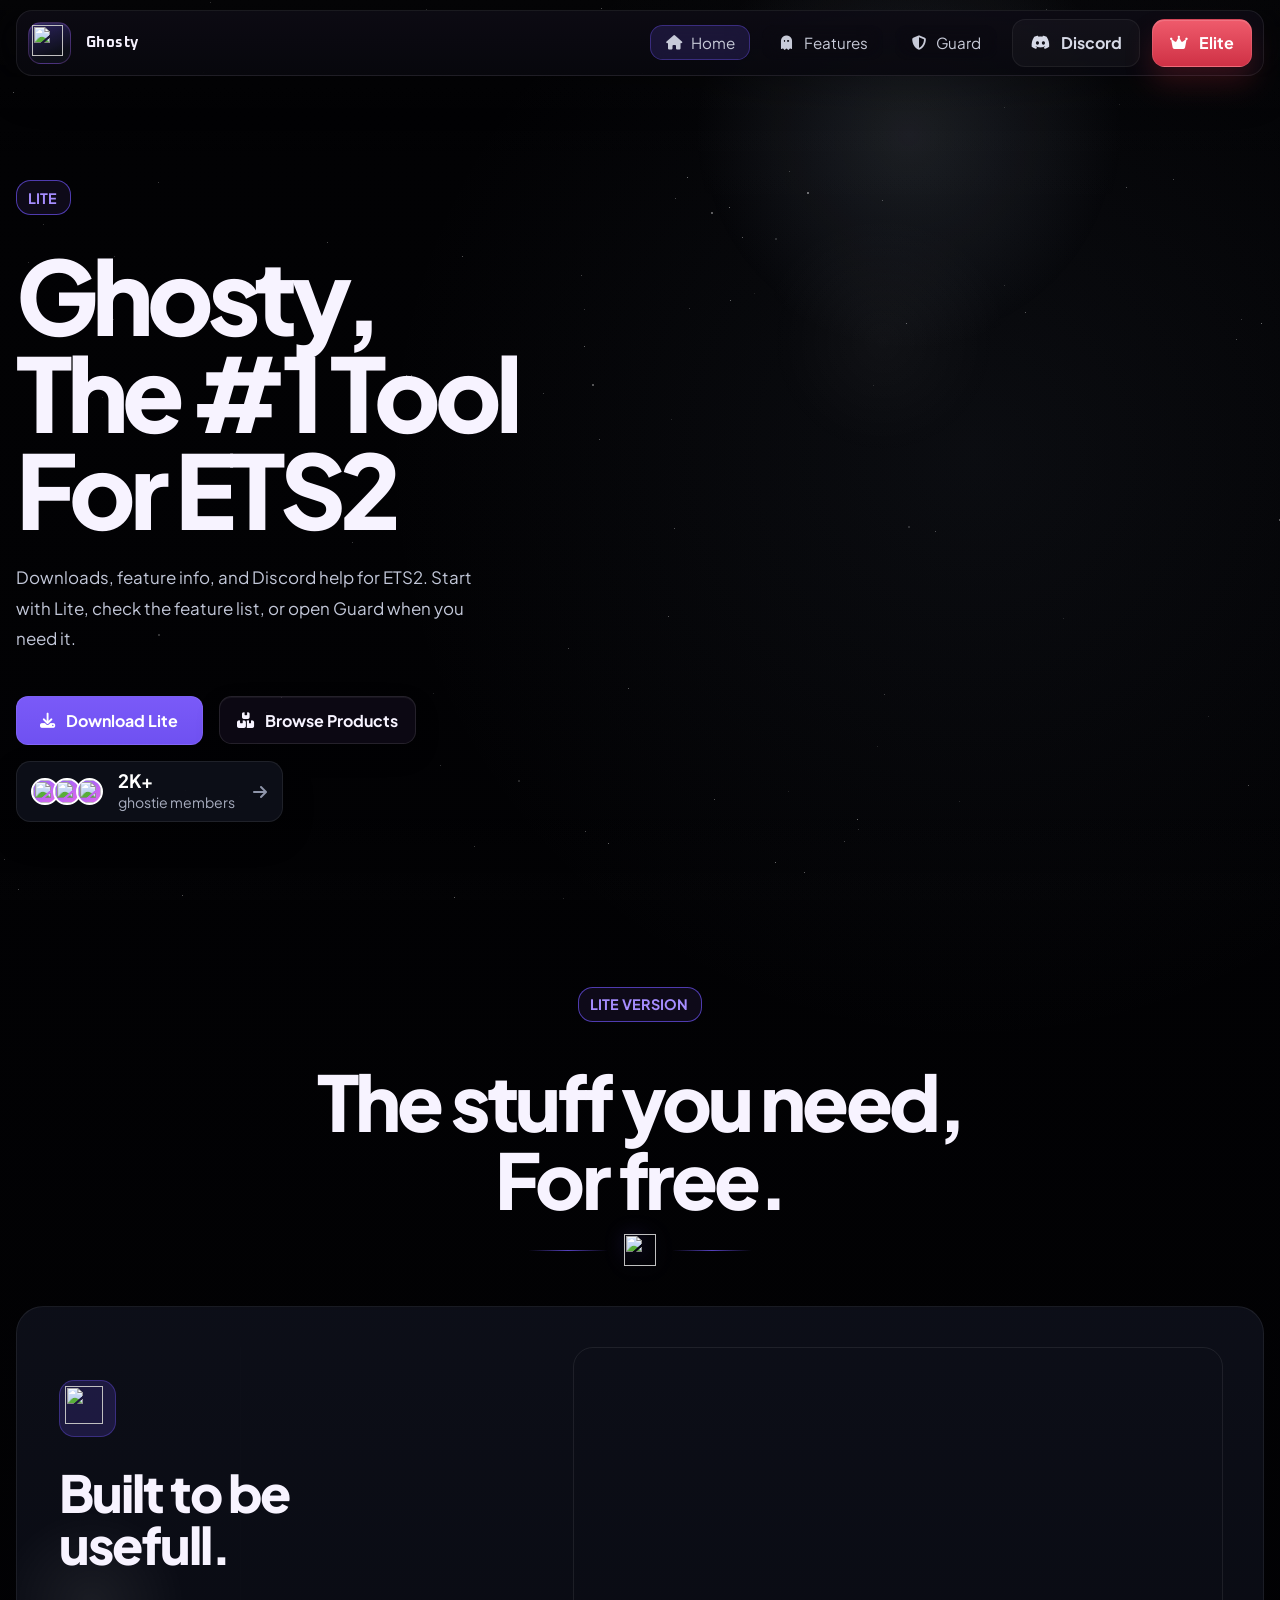
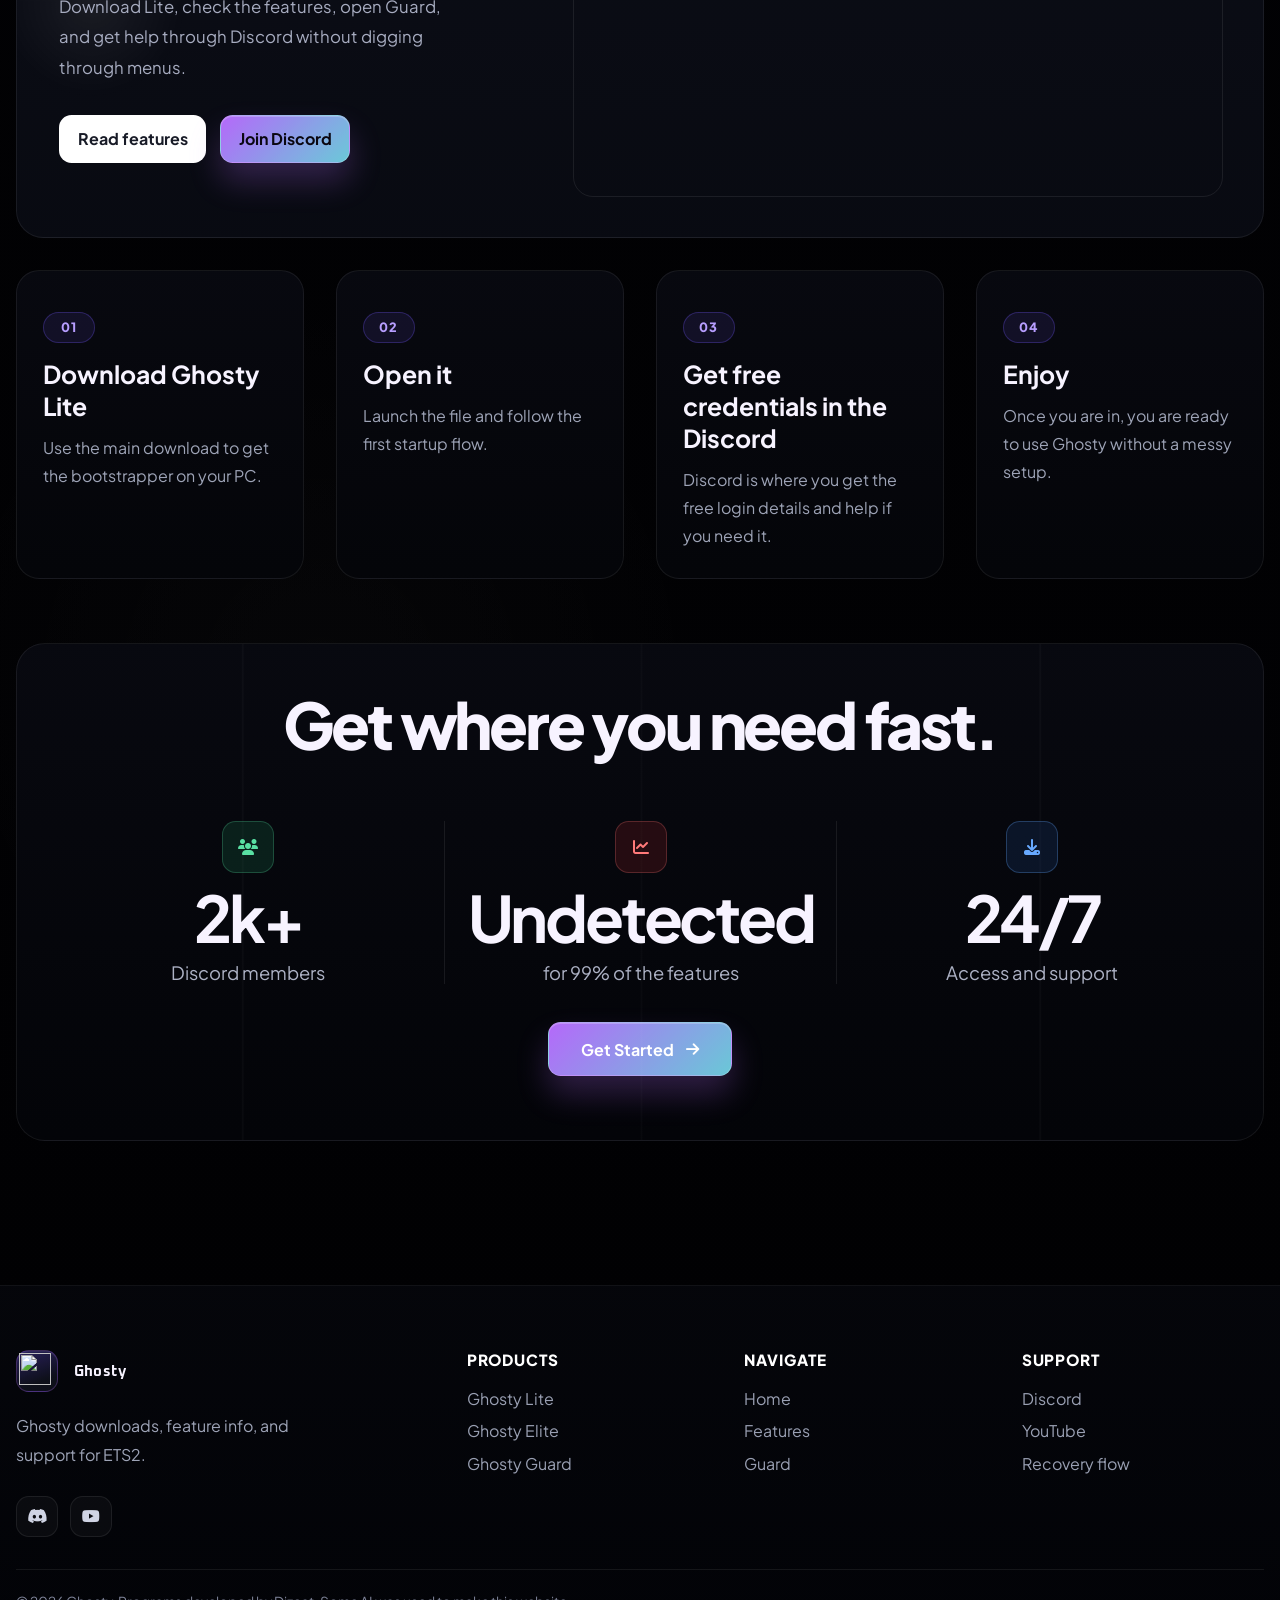
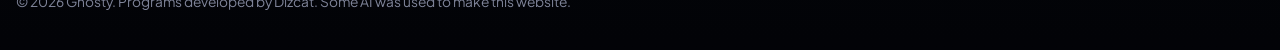
==== index.html @ 832ee059 "Add files via upload" ====
<!DOCTYPE html>
<html lang="en">
<head>
  <meta charset="UTF-8">
  <meta name="viewport" content="width=device-width, initial-scale=1.0">
  <meta name="description" content="Ghosty Lite, Ghosty Elite, and Ghosty Guard with downloads, videos, feature lists, and support links in one official website.">
  <title>Ghosty</title>
  <link rel="icon" type="image/png" href="assets/ghost-icon.png">
  <link rel="preconnect" href="https://fonts.googleapis.com">
  <link rel="preconnect" href="https://fonts.gstatic.com" crossorigin>
  <link href="https://fonts.googleapis.com/css2?family=Oxanium:wght@500;600;700;800&family=Plus+Jakarta+Sans:wght@400;500;600;700;800&display=swap" rel="stylesheet">
  <link rel="stylesheet" href="https://cdnjs.cloudflare.com/ajax/libs/font-awesome/6.5.2/css/all.min.css">
  <link rel="stylesheet" href="assets/site.css">
</head>
<body class="page-home" id="top">
  <div class="home-starfield" aria-hidden="true" data-home-starfield></div>
  <header class="site-header">
    <div class="container nav-shell">
      <a class="brand" href="index.html" aria-label="Ghosty home">
        <span class="brand-token">
          <img src="https://i.ibb.co/LXrrd9HL/Chat-GPT-Image-Mar-26-2026-05-41-21-PM.png" alt="">
        </span>
        <span class="brand-copy">
          <strong>Ghosty</strong>
        </span>
      </a>

      <button class="menu-toggle" type="button" aria-expanded="false" aria-controls="siteNav" data-menu-toggle>
        <span></span>
        <span></span>
        <span></span>
      </button>

      <nav class="site-nav" id="siteNav" aria-label="Main navigation" data-site-nav>
        <div class="nav-links">
          <a class="nav-link is-active" href="index.html"><i class="fa-solid fa-house"></i> Home</a>
          <a class="nav-link" href="features.html"><i class="fa-solid fa-ghost"></i> Features</a>
          <a class="nav-link" href="guard.html"><i class="fa-solid fa-shield-halved"></i> Guard</a>
        </div>
        <div class="nav-actions">
          <a class="button soft" href="https://discord.gg/j6p4yvsfN3" target="_blank" rel="noopener noreferrer"><i class="fa-brands fa-discord"></i> Discord</a>
          <button class="button elite-button" type="button" data-modal-open="elite-modal"><i class="fa-solid fa-crown"></i> Elite</button>
        </div>
      </nav>
    </div>
  </header>

  <nav class="mobile-dock" aria-label="Mobile quick navigation">
    <a class="dock-link is-active" href="index.html"><i class="fa-solid fa-house"></i><span>Home</span></a>
    <a class="dock-link" href="features.html"><i class="fa-solid fa-ghost"></i><span>Features</span></a>
    <a class="dock-link" href="guard.html"><i class="fa-solid fa-shield-halved"></i><span>Guard</span></a>
    <a class="dock-link" href="https://discord.gg/j6p4yvsfN3" target="_blank" rel="noopener noreferrer"><i class="fa-brands fa-discord"></i><span>Support</span></a>
  </nav>

  <main class="home-shell">
    <section class="home-hero-lunar">
      <div class="container home-hero-grid">
        <article class="home-hero-copy-v2" data-reveal>
          <div class="hero-chip">
            <span>LITE</span>
          </div>
          <h1>Ghosty, The #1 Tool For ETS2</h1>
          <p>
            Downloads, feature info, and Discord help for ETS2.
            Start with Lite, check the feature list, or open Guard when you need it.
          </p>
          <div class="hero-actions hero-actions-v2">
            <a class="button primary" href="https://st7.ranoz.gg/DTygp4yK-Ghosty%20Bootstrapper.exe" target="_blank" rel="noopener noreferrer">
              <i class="fa-solid fa-download"></i>
              Download Lite
            </a>
            <button class="button soft" type="button" data-modal-open="products-modal">
              <i class="fa-solid fa-boxes-stacked"></i>
              Browse Products
            </button>
            <a class="rating-pill" href="https://discord.gg/j6p4yvsfN3" target="_blank" rel="noopener noreferrer">
              <span class="rating-stack" aria-hidden="true">
                <span class="rating-avatar">
                  <img src="https://images.steamusercontent.com/ugc/2024973457005931088/A8AB4C7E9FAC2F0D5BF0E35945500787F4EFD9B4/?imw=637&imh=358&ima=fit&impolicy=Letterbox&imcolor=%23000000&letterbox=true" alt="">
                </span>
                <span class="rating-avatar">
                  <img src="https://blogger.googleusercontent.com/img/b/R29vZ2xl/AVvXsEhiQv7dq-ah7UXxv5mF9-o9K_OWg6B9hr8Kg1oYE20jqSp5PmSi_O-u_jU9PO4ufA5pqckKi7g8Onj9G-g7-MUwU4qwVQpdNN3gzlAnploGC-A35OKmorR5aY3_yWz7c-FHiS8GUnL35wlT6qfr3hqc-g6w41XakSrlUs5EH6QNOja4TLsDQxRgpIBIIUz6/s1000/Cool%20Discord%20PFP%20(2).jpg" alt="">
                </span>
                <span class="rating-avatar">
                  <img src="https://wallpapersok.com/images/hd/pfp-for-discord-cool-ninja-r9f6fiq3bk6d0umy.jpg" alt="">
                </span>
              </span>
              <span class="rating-copy">
                <strong>2K+</strong>
                <span>ghostie members</span>
              </span>
              <span class="rating-arrow"><i class="fa-solid fa-arrow-right"></i></span>
            </a>
          </div>
        </article>

        <aside class="home-hero-product" data-reveal style="--reveal-delay: 0.12s;">
          <div class="hero-product-card">
            <div class="hero-product-scene">
              <div class="product-scene-glow"></div>
              <img class="product-moon" src="webSaved/lunarcheats.gg/img/moon.png" alt="">

              <div class="ghosty-box-3d">
                <div class="product-carousel" aria-label="Ghosty products carousel">
                  <img
                    class="ghosty-product-art is-lite"
                    src="https://i.ibb.co/Z6VsRGvy/Chat-GPT-Image-Mar-26-2026-05-24-48-PM-removebg.png"
                    alt="Ghosty Lite product box"
                  >
                  <img
                    class="ghosty-product-art is-elite"
                    src="https://i.ibb.co/twnWstqW/Chat-GPT-Image-Mar-26-2026-06-03-51-PM-removebg.png"
                    alt="Ghosty Elite product box"
                  >
                </div>
              </div>
            </div>
          </div>
        </aside>
      </div>
    </section>

    <section class="home-reference-section">
      <div class="container">
        <div class="home-title-block" data-reveal>
          <div class="hero-chip center">
            <span>Lite Version</span>
          </div>
          <h2>The stuff you need, For free.</h2>
          <div class="moon-divider" aria-hidden="true">
            <span></span>
            <img class="ghost-divider-mark" src="https://i.ibb.co/LXrrd9HL/Chat-GPT-Image-Mar-26-2026-05-41-21-PM.png" alt="">
            <span></span>
          </div>
        </div>

        <article class="feature-showcase-card" data-reveal>
          <div class="feature-showcase-copy">
            <div class="feature-showcase-icon">
              <img src="https://i.ibb.co/LXrrd9HL/Chat-GPT-Image-Mar-26-2026-05-41-21-PM.png" alt="">
            </div>
            <h3>Built to be usefull.</h3>
            <p>
              Download Lite, check the features, open Guard, and get help through Discord without digging through menus.
            </p>
            <div class="feature-showcase-actions">
              <a class="button white" href="features.html">Read features</a>
              <a class="button primary" href="https://discord.gg/j6p4yvsfN3" target="_blank" rel="noopener noreferrer">Join Discord</a>
            </div>
          </div>

          <div class="feature-showcase-media">
            <video class="feature-showcase-video" autoplay muted loop playsinline preload="metadata" aria-label="Ghosty preview video">
              <source src="video.mp4" type="video/mp4">
            </video>
          </div>
        </article>

        <div class="feature-card-row instruction-row" id="ghosty-instructions">
          <article class="reference-feature-card instruction-card" data-reveal>
            <div class="reference-feature-copy">
              <span class="instruction-step">01</span>
              <h3>Download Ghosty Lite</h3>
              <p>Use the main download to get the bootstrapper on your PC.</p>
            </div>
          </article>

          <article class="reference-feature-card instruction-card" data-reveal style="--reveal-delay: 0.06s;">
            <div class="reference-feature-copy">
              <span class="instruction-step">02</span>
              <h3>Open it</h3>
              <p>Launch the file and follow the first startup flow.</p>
            </div>
          </article>

          <article class="reference-feature-card instruction-card" data-reveal style="--reveal-delay: 0.12s;">
            <div class="reference-feature-copy">
              <span class="instruction-step">03</span>
              <h3>Get free credentials in the Discord</h3>
              <p>Discord is where you get the free login details and help if you need it.</p>
            </div>
          </article>

          <article class="reference-feature-card instruction-card" data-reveal style="--reveal-delay: 0.18s;">
            <div class="reference-feature-copy">
              <span class="instruction-step">04</span>
              <h3>Enjoy</h3>
              <p>Once you are in, you are ready to use Ghosty without a messy setup.</p>
            </div>
          </article>
        </div>
      </div>
    </section>

    <section class="home-stats-section">
      <div class="container">
        <div class="home-stats-panel" data-reveal>
          <div class="home-title-block compact">
            <h2>Get where you need fast.</h2>
            <p></p>
          </div>

          <div class="home-stats-grid">
            <article class="home-stat-item">
              <div class="home-stat-icon success"><i class="fa-solid fa-users"></i></div>
              <strong>2k+</strong>
              <span>Discord members</span>
            </article>
            <article class="home-stat-item">
              <div class="home-stat-icon danger"><i class="fa-solid fa-chart-line"></i></div>
              <strong>Undetected</strong>
              <span>for 99% of the features</span>
            </article>
            <article class="home-stat-item">
              <div class="home-stat-icon info"><i class="fa-solid fa-download"></i></div>
              <strong>24/7</strong>
              <span>Access and support</span>
            </article>
          </div>

          <div class="home-stats-actions">
            <a class="button primary" href="#top">Get Started <i class="fa-solid fa-arrow-right"></i></a>
          </div>
        </div>
      </div>
    </section>
  </main>

  <footer class="footer footer-lunar-home">
    <div class="container">
      <div class="footer-lunar-grid">
        <div class="footer-brand-block">
          <a class="brand footer-brand" href="index.html" aria-label="Ghosty home">
            <span class="brand-token">
              <img src="https://i.ibb.co/LXrrd9HL/Chat-GPT-Image-Mar-26-2026-05-41-21-PM.png" alt="">
            </span>
            <span class="brand-copy">
              <strong>Ghosty</strong>
            </span>
          </a>
          <p>Ghosty downloads, feature info, and support for ETS2.</p>
          <div class="footer-socials">
            <a href="https://discord.gg/j6p4yvsfN3" target="_blank" rel="noopener noreferrer" aria-label="Discord"><i class="fa-brands fa-discord"></i></a>
            <a href="https://www.youtube.com/@collideghost" target="_blank" rel="noopener noreferrer" aria-label="YouTube"><i class="fa-brands fa-youtube"></i></a>
          </div>
        </div>

        <div class="footer-link-column">
          <h3>Products</h3>
          <a href="https://st7.ranoz.gg/DTygp4yK-Ghosty%20Bootstrapper.exe" target="_blank" rel="noopener noreferrer">Ghosty Lite</a>
          <button type="button" data-modal-open="elite-modal">Ghosty Elite</button>
          <a href="guard.html">Ghosty Guard</a>
        </div>

        <div class="footer-link-column">
          <h3>Navigate</h3>
          <a href="index.html">Home</a>
          <a href="features.html">Features</a>
          <a href="guard.html">Guard</a>
        </div>

        <div class="footer-link-column">
          <h3>Support</h3>
          <a href="https://discord.gg/j6p4yvsfN3" target="_blank" rel="noopener noreferrer">Discord</a>
          <a href="https://www.youtube.com/@collideghost" target="_blank" rel="noopener noreferrer">YouTube</a>
          <a href="guard.html">Recovery flow</a>
        </div>
      </div>

      <div class="footer-bottom-line">
        <span>&copy; <span data-current-year></span> Ghosty. Programs developed by Dizcat. Some AI was used to make this website.</span>
      </div>
    </div>
  </footer>

  <div class="modal" id="elite-modal" aria-hidden="true">
    <div class="modal-card" role="dialog" aria-modal="true" aria-labelledby="elite-title">
      <div class="modal-head">
        <h2 class="modal-title" id="elite-title">Ghosty Elite access</h2>
        <button class="modal-close" type="button" aria-label="Close modal" data-modal-close>
          <i class="fa-solid fa-xmark"></i>
        </button>
      </div>
      <p class="modal-copy">
        Elite is the paid version. Join Discord for access and setup.
      </p>
      <div class="modal-stack">
        <div class="stack-item">
          <div>
            <strong>Premium features</strong>
            <span>Fly Hack, private access, and more.</span>
          </div>
          <b>Elite</b>
        </div>
        <div class="stack-item">
          <div>
            <strong>Discord access</strong>
            <span>Access and support are handled in Discord.</span>
          </div>
          <b>Support</b>
        </div>
      </div>
      <div class="hero-actions">
        <a class="button primary" href="https://discord.gg/j6p4yvsfN3" target="_blank" rel="noopener noreferrer"><i class="fa-brands fa-discord"></i> Continue in Discord</a>
      </div>
    </div>
  </div>

  <div class="modal" id="products-modal" aria-hidden="true">
    <div class="modal-card" role="dialog" aria-modal="true" aria-labelledby="products-title">
      <div class="modal-head">
        <h2 class="modal-title" id="products-title">Browse Ghosty products</h2>
        <button class="modal-close" type="button" aria-label="Close modal" data-modal-close>
          <i class="fa-solid fa-xmark"></i>
        </button>
      </div>
      <p class="modal-copy">
        Pick the version you want to open next. Lite is free, Elite is premium, and Guard is for TruckersMP protection.
      </p>
      <div class="product-browser-grid">
        <div class="product-browser-card">
          <div class="product-browser-icon"><i class="fa-solid fa-download"></i></div>
          <div class="product-browser-copy">
            <strong>Ghosty Lite</strong>
            <span>Free starter version with the core tools and setup flow.</span>
          </div>
          <a class="button primary product-browser-action" href="index.html">Open Lite</a>
        </div>
        <div class="product-browser-card">
          <div class="product-browser-icon"><i class="fa-solid fa-crown"></i></div>
          <div class="product-browser-copy">
            <strong>Ghosty Elite</strong>
            <span>Premium version with private access and extra features.</span>
          </div>
          <a class="button elite-button product-browser-action" href="features.html">Open Elite</a>
        </div>
        <div class="product-browser-card">
          <div class="product-browser-icon"><i class="fa-solid fa-shield-halved"></i></div>
          <div class="product-browser-copy">
            <strong>Ghosty Guard</strong>
            <span>Protection-focused product with plans, setup steps, and support.</span>
          </div>
          <a class="button soft product-browser-action" href="guard.html">Open Guard</a>
        </div>
      </div>
    </div>
  </div>

  <script src="assets/site.js"></script>
</body>
</html>
---- assets/site.css ----
:root {
  --bg: #05040a;
  --bg-soft: #120916;
  --panel: rgba(19, 11, 28, 0.9);
  --panel-strong: rgba(25, 15, 40, 0.95);
  --panel-glass: rgba(11, 8, 18, 0.7);
  --line: rgba(255, 255, 255, 0.08);
  --line-strong: rgba(255, 255, 255, 0.18);
  --text: #f7f3ff;
  --muted: #b6adc9;
  --muted-strong: #ddd4f1;
  --violet: #9d56ff;
  --violet-strong: #d07cff;
  --violet-soft: #4b237f;
  --pink: #ef65ff;
  --cyan: #93f8ff;
  --gold: #ffd98d;
  --ok: #8dffd6;
  --warn: #ffc57a;
  --danger: #ff7ac6;
  --accent: #b86bff;
  --accent-rgb: 184, 107, 255;
  --accent-2: #7eeeff;
  --accent-2-rgb: 126, 238, 255;
  --accent-3: #ff89df;
  --shadow: 0 28px 80px rgba(0, 0, 0, 0.4);
  --shadow-soft: 0 18px 42px rgba(0, 0, 0, 0.28);
  --radius-lg: 26px;
  --radius-md: 20px;
  --radius-sm: 13px;
  --header-height: 88px;
  --container: min(1320px, calc(100vw - 2rem));
}

*,
*::before,
*::after {
  box-sizing: border-box;
}

html {
  scroll-behavior: smooth;
}

body {
  margin: 0;
  min-height: 100vh;
  font-family: "Plus Jakarta Sans", sans-serif;
  color: var(--text);
  background:
    radial-gradient(circle at top, rgba(var(--accent-rgb), 0.18), transparent 28%),
    linear-gradient(180deg, #08060d 0%, #090711 46%, #05050a 100%);
  overflow-x: hidden;
}

body,
body.page-home {
  --accent: #b86bff;
  --accent-rgb: 184, 107, 255;
  --accent-2: #7eeeff;
  --accent-2-rgb: 126, 238, 255;
  --accent-3: #ff89df;
  --page-aura:
    radial-gradient(circle at 18% 12%, rgba(184, 107, 255, 0.12), transparent 28%),
    radial-gradient(circle at 82% 10%, rgba(126, 238, 255, 0.05), transparent 16%),
    radial-gradient(circle at 72% 28%, rgba(184, 107, 255, 0.08), transparent 26%);
  --page-grid:
    radial-gradient(circle at 8% 18%, rgba(255, 255, 255, 0.75) 0 1px, transparent 1.5px),
    radial-gradient(circle at 21% 70%, rgba(255, 255, 255, 0.5) 0 1px, transparent 1.5px),
    radial-gradient(circle at 43% 36%, rgba(255, 255, 255, 0.6) 0 1px, transparent 1.5px),
    radial-gradient(circle at 61% 80%, rgba(255, 255, 255, 0.55) 0 1px, transparent 1.5px),
    radial-gradient(circle at 78% 24%, rgba(255, 255, 255, 0.45) 0 1px, transparent 1.5px),
    radial-gradient(circle at 91% 62%, rgba(255, 255, 255, 0.55) 0 1px, transparent 1.5px),
    linear-gradient(90deg, transparent 0 17%, rgba(255, 255, 255, 0.03) 17.2%, transparent 17.4%, transparent 49%, rgba(255, 255, 255, 0.022) 49.2%, transparent 49.4%, transparent 82%, rgba(255, 255, 255, 0.028) 82.2%, transparent 82.4%);
}

body.page-features {
  --accent: #78a8ff;
  --accent-rgb: 120, 168, 255;
  --accent-2: #c979ff;
  --accent-2-rgb: 201, 121, 255;
  --accent-3: #79f1ff;
  --page-aura:
    radial-gradient(circle at 12% 12%, rgba(120, 168, 255, 0.2), transparent 23%),
    radial-gradient(circle at 88% 18%, rgba(121, 241, 255, 0.12), transparent 19%),
    radial-gradient(circle at 50% 78%, rgba(201, 121, 255, 0.12), transparent 24%);
  --page-grid:
    linear-gradient(140deg, rgba(120, 168, 255, 0.06), transparent 45%),
    repeating-linear-gradient(90deg, transparent 0 32px, rgba(120, 168, 255, 0.05) 32px 33px),
    repeating-linear-gradient(0deg, transparent 0 32px, rgba(255, 255, 255, 0.012) 32px 33px);
}

body.page-guard {
  --accent: #ffc66b;
  --accent-rgb: 255, 198, 107;
  --accent-2: #88ffe0;
  --accent-2-rgb: 136, 255, 224;
  --accent-3: #ffdba7;
  --page-aura:
    radial-gradient(circle at 16% 14%, rgba(255, 198, 107, 0.18), transparent 24%),
    radial-gradient(circle at 84% 18%, rgba(136, 255, 224, 0.12), transparent 18%),
    radial-gradient(circle at 52% 82%, rgba(255, 219, 167, 0.12), transparent 24%);
  --page-grid:
    linear-gradient(135deg, rgba(255, 198, 107, 0.05), transparent 42%),
    repeating-linear-gradient(90deg, transparent 0 36px, rgba(255, 255, 255, 0.016) 36px 37px),
    repeating-linear-gradient(0deg, transparent 0 36px, rgba(255, 198, 107, 0.03) 36px 37px);
}

body::before,
body::after {
  content: "";
  position: fixed;
  inset: 0;
  pointer-events: none;
  z-index: -1;
}

body::before {
  background:
    var(--page-aura),
    var(--page-grid);
  opacity: 0.9;
}

body::after {
  background:
    radial-gradient(circle at 50% 8%, rgba(255, 255, 255, 0.05), transparent 22%),
    radial-gradient(circle at 72% 16%, rgba(var(--accent-rgb), 0.08), transparent 26%),
    linear-gradient(180deg, rgba(255, 255, 255, 0.025), transparent 20%, transparent 82%, rgba(255, 255, 255, 0.012));
  opacity: 0.42;
}

img,
video {
  display: block;
  max-width: 100%;
}

a {
  color: inherit;
  text-decoration: none;
}

button,
input,
textarea,
select {
  font: inherit;
}

button {
  background: none;
  border: 0;
  color: inherit;
}

.container {
  width: var(--container);
  margin: 0 auto;
}

.site-header {
  position: sticky;
  top: 0;
  z-index: 60;
  backdrop-filter: blur(18px);
  background:
    linear-gradient(180deg, rgba(7, 6, 12, 0.9), rgba(7, 6, 12, 0.72));
  border-bottom: 1px solid rgba(var(--accent-rgb), 0.16);
  box-shadow: 0 14px 42px rgba(0, 0, 0, 0.22);
}

.promo-bar {
  min-height: 2.15rem;
  position: relative;
  overflow: hidden;
  border-bottom: 1px solid rgba(255, 255, 255, 0.06);
  background:
    linear-gradient(90deg, rgba(var(--accent-rgb), 0.46), rgba(108, 74, 255, 0.38));
}

.promo-bar::before {
  content: "";
  position: absolute;
  inset: 0;
  background: linear-gradient(180deg, rgba(255, 255, 255, 0.12), transparent);
  pointer-events: none;
}

.promo-inner {
  position: relative;
  min-height: 2.15rem;
  display: flex;
  align-items: center;
  justify-content: center;
  gap: 0.75rem;
  color: rgba(255, 255, 255, 0.9);
  font-size: 0.8rem;
  font-weight: 600;
}

.promo-dot {
  width: 0.28rem;
  height: 0.28rem;
  border-radius: 50%;
  background: rgba(255, 255, 255, 0.8);
}

.nav-shell {
  position: relative;
  display: flex;
  align-items: center;
  justify-content: space-between;
  gap: 1rem;
  min-height: var(--header-height);
  padding: 0.7rem 0;
}

.brand {
  display: inline-flex;
  align-items: center;
  gap: 0.95rem;
  min-width: 0;
}

.brand-token {
  width: 3rem;
  height: 3rem;
  display: grid;
  place-items: center;
  border-radius: 0.85rem;
  background:
    radial-gradient(circle at 30% 30%, rgba(255, 255, 255, 0.08), transparent 40%),
    linear-gradient(160deg, rgba(var(--accent-rgb), 0.38), rgba(16, 11, 24, 0.98) 68%);
  border: 1px solid rgba(var(--accent-rgb), 0.26);
  box-shadow:
    inset 0 1px 0 rgba(255, 255, 255, 0.06),
    0 0 0 1px rgba(255, 255, 255, 0.03),
    0 18px 36px rgba(0, 0, 0, 0.28);
  transform: none;
}

.brand-token img {
  width: 88%;
  height: 88%;
  object-fit: contain;
  object-position: center center;
  transform: none;
}

.brand-copy {
  display: flex;
  flex-direction: column;
  gap: 0.18rem;
}

.brand-copy strong {
  font-family: "Oxanium", sans-serif;
  font-size: 1.02rem;
  letter-spacing: 0.03em;
  text-transform: none;
}

.brand-copy span {
  color: var(--muted);
  font-size: 0.74rem;
}

.menu-toggle {
  display: none;
  align-items: center;
  justify-content: center;
  gap: 0.3rem;
  flex-direction: column;
  width: 3rem;
  height: 3rem;
  border-radius: 1rem 0.55rem 1.15rem 0.55rem;
  cursor: pointer;
  border: 1px solid rgba(var(--accent-rgb), 0.24);
  background: rgba(17, 12, 24, 0.92);
  box-shadow: none;
}

.menu-toggle span {
  width: 1.2rem;
  height: 2px;
  border-radius: 999px;
  background: var(--text);
  transition: transform 0.25s ease, opacity 0.25s ease;
}

.menu-toggle[aria-expanded="true"] span:nth-child(1) {
  transform: translateY(5px) rotate(45deg);
}

.menu-toggle[aria-expanded="true"] span:nth-child(2) {
  opacity: 0;
}

.menu-toggle[aria-expanded="true"] span:nth-child(3) {
  transform: translateY(-5px) rotate(-45deg);
}

.site-nav {
  display: flex;
  align-items: center;
  gap: 1rem;
}

.nav-links,
.nav-actions {
  display: flex;
  align-items: center;
  gap: 0.75rem;
}

.nav-link {
  position: relative;
  display: inline-flex;
  align-items: center;
  justify-content: center;
  gap: 0.55rem;
  min-height: 2.55rem;
  padding: 0 0.9rem;
  border-radius: 0.7rem;
  color: var(--muted-strong);
  background: rgba(17, 12, 25, 0.78);
  border: 1px solid rgba(255, 255, 255, 0.08);
  backdrop-filter: blur(10px);
  transition: transform 0.25s ease, border-color 0.25s ease, box-shadow 0.25s ease, background 0.25s ease;
}

.nav-link i {
  display: inline-flex;
  align-items: center;
  justify-content: center;
  width: 1.1rem;
  min-width: 1.1rem;
  line-height: 1;
  text-align: center;
  font-size: 0.95em;
}

.nav-link .fa-ghost {
  transform: translateY(-0.01em);
}

.nav-link:hover,
.nav-link:focus-visible {
  transform: translateY(-2px);
  border-color: rgba(var(--accent-rgb), 0.34);
  box-shadow: 0 14px 30px rgba(0, 0, 0, 0.24);
}

.nav-link.is-active {
  color: #fff;
  background:
    linear-gradient(135deg, rgba(var(--accent-rgb), 0.36), rgba(24, 16, 36, 0.96));
  border-color: rgba(var(--accent-rgb), 0.34);
  box-shadow:
    inset 0 1px 0 rgba(255, 255, 255, 0.08),
    0 0 0 1px rgba(var(--accent-rgb), 0.12);
}

.nav-link.is-ghost {
  background: linear-gradient(135deg, rgba(93, 36, 168, 0.84), rgba(32, 16, 54, 0.92));
}

.button {
  display: inline-flex;
  align-items: center;
  justify-content: center;
  gap: 0.7rem;
  min-height: 2.8rem;
  padding: 0.78rem 1.08rem;
  border-radius: 0.78rem;
  border: 1px solid rgba(255, 255, 255, 0.1);
  background:
    linear-gradient(180deg, rgba(26, 18, 39, 0.94), rgba(14, 10, 22, 0.94));
  color: var(--text);
  cursor: pointer;
  transition: transform 0.25s ease, box-shadow 0.25s ease, border-color 0.25s ease, background 0.25s ease;
  box-shadow:
    inset 0 1px 0 rgba(255, 255, 255, 0.05),
    0 10px 24px rgba(0, 0, 0, 0.2);
  font-weight: 700;
}

.button:hover,
.button:focus-visible {
  transform: translateY(-2px);
  border-color: rgba(var(--accent-rgb), 0.34);
  box-shadow: 0 18px 36px rgba(0, 0, 0, 0.3);
}

.button.primary {
  background:
    linear-gradient(135deg, rgba(var(--accent-rgb), 0.98), rgba(var(--accent-2-rgb), 0.84));
  border-color: rgba(255, 255, 255, 0.22);
  color: #0a0711;
  box-shadow:
    inset 0 1px 0 rgba(255, 255, 255, 0.22),
    0 18px 32px rgba(var(--accent-rgb), 0.24);
}

.button.secondary {
  background:
    linear-gradient(180deg, rgba(31, 22, 47, 0.96), rgba(16, 11, 25, 0.96));
}

.button.soft {
  background: rgba(22, 15, 33, 0.56);
}

.button.gold {
  color: #1b1000;
  background:
    linear-gradient(135deg, rgba(255, 198, 107, 0.98), rgba(136, 255, 224, 0.78));
  border-color: rgba(255, 244, 207, 0.42);
  box-shadow:
    inset 0 1px 0 rgba(255, 255, 255, 0.24),
    0 18px 32px rgba(255, 198, 107, 0.18);
}

.button.full {
  width: 100%;
}

.button .fa-solid,
.button .fa-brands {
  font-size: 0.95rem;
}

.mobile-dock {
  display: none;
}

main {
  position: relative;
  padding: 0 0 5rem;
}

.page-hero {
  position: relative;
  padding: 1.7rem 0 1rem;
}

.page-hero::before {
  content: "";
  position: absolute;
  inset: -8rem 0 auto;
  height: 42rem;
  background:
    radial-gradient(circle at 18% 18%, rgba(var(--accent-rgb), 0.1), transparent 34%),
    radial-gradient(circle at 78% 16%, rgba(var(--accent-rgb), 0.08), transparent 28%),
    linear-gradient(180deg, rgba(255, 255, 255, 0.018), transparent 40%);
  pointer-events: none;
  opacity: 0.9;
}

.hero-layout {
  display: grid;
  grid-template-columns: minmax(0, 1.08fr) minmax(300px, 0.92fr);
  gap: 1.25rem;
  align-items: stretch;
}

.panel {
  position: relative;
  overflow: hidden;
  border-radius: 1.8rem 1rem 2.1rem 1rem;
  border: 1px solid rgba(var(--accent-rgb), 0.14);
  background:
    linear-gradient(145deg, rgba(28, 18, 40, 0.94), rgba(10, 7, 15, 0.98) 68%);
  box-shadow: var(--shadow);
}

.panel::before {
  content: "";
  position: absolute;
  inset: 0;
  background:
    radial-gradient(circle at top right, rgba(var(--accent-rgb), 0.1), transparent 28%),
    radial-gradient(circle at bottom left, rgba(var(--accent-2-rgb), 0.04), transparent 24%),
    repeating-linear-gradient(135deg, transparent 0 38px, rgba(255, 255, 255, 0.01) 38px 39px);
  pointer-events: none;
}

.panel::after {
  content: "";
  position: absolute;
  inset: 0 auto auto 0;
  width: 8rem;
  height: 0.2rem;
  background: linear-gradient(90deg, var(--accent), transparent);
  opacity: 0.9;
}

.panel > * {
  position: relative;
  z-index: 1;
}

.hero-copy::after {
  content: "";
  position: absolute;
  top: -1.5rem;
  right: -2rem;
  width: 13rem;
  height: 13rem;
  background: url("https://i.ibb.co/LXrrd9HL/Chat-GPT-Image-Mar-26-2026-05-41-21-PM.png") center / contain no-repeat;
  opacity: 0.045;
  pointer-events: none;
}

.hero-copy,
.hero-visual {
  padding: 1.5rem;
}

.hero-copy {
  display: flex;
  flex-direction: column;
  justify-content: center;
  gap: 1.25rem;
  min-height: 30rem;
}

.eyebrow {
  width: fit-content;
  display: inline-flex;
  align-items: center;
  gap: 0.65rem;
  padding: 0.48rem 0.82rem;
  border-radius: 0.95rem 0.5rem 0.95rem 0.5rem;
  background: rgba(36, 24, 52, 0.86);
  border: 1px solid rgba(228, 208, 255, 0.22);
  color: #f2e8ff;
  text-transform: uppercase;
  letter-spacing: 0.14em;
  font-size: 0.72rem;
  font-weight: 800;
}

.eyebrow .dot {
  width: 0.55rem;
  height: 0.55rem;
  border-radius: 50%;
  background: var(--cyan);
  box-shadow: 0 0 12px rgba(147, 248, 255, 0.7);
}

.hero-title,
.section-title,
.modal-title,
.footer-title,
.price-amount,
.metric-value,
.step-number,
.trace-name,
.kicker,
.stat-value {
  font-family: "Oxanium", sans-serif;
}

.hero-title {
  margin: 0;
  font-size: clamp(1.95rem, 3.6vw, 3.45rem);
  line-height: 0.98;
  letter-spacing: 0.01em;
  text-transform: uppercase;
}

.hero-title .gradient {
  color: transparent;
  background: linear-gradient(135deg, #ffffff 0%, var(--accent-2) 34%, var(--accent) 68%, var(--accent-3) 100%);
  -webkit-background-clip: text;
  background-clip: text;
  text-shadow: 0 0 28px rgba(var(--accent-rgb), 0.18);
}

.hero-lead {
  margin: 0;
  max-width: 54ch;
  font-size: 1.02rem;
  line-height: 1.78;
  color: var(--muted-strong);
}

.hero-actions {
  display: flex;
  flex-wrap: wrap;
  gap: 0.8rem;
}

.hero-metrics {
  display: grid;
  grid-template-columns: repeat(3, minmax(0, 1fr));
  gap: 0.9rem;
}

.metric-card {
  position: relative;
  padding: 0.95rem 0.95rem;
  border-radius: 1.2rem 0.7rem 1.45rem 0.7rem;
  border: 1px solid rgba(var(--accent-rgb), 0.16);
  background:
    linear-gradient(180deg, rgba(255, 255, 255, 0.045), rgba(255, 255, 255, 0.018));
  min-height: 7.2rem;
  backdrop-filter: blur(10px);
}

.metric-card::before,
.hero-side-card::before,
.stack-item::before,
.ghost-card::before,
.atlas-card::before,
.story-panel::before,
.showcase-panel::before,
.insight-panel::before,
.price-card::before,
.status-panel::before,
.step-card::before,
.faq-panel::before,
.cta-panel::before,
.legend-panel::before,
.video-frame::after,
.trace-item::before,
.accordion-item::before,
.footer-panel::before,
.modal-card::before {
  content: "";
  position: absolute;
  inset: 0;
  background: linear-gradient(135deg, rgba(255, 255, 255, 0.08), transparent 18%);
  pointer-events: none;
}

.metric-label {
  display: inline-flex;
  align-items: center;
  gap: 0.5rem;
  color: var(--muted);
  text-transform: uppercase;
  letter-spacing: 0.12em;
  font-size: 0.7rem;
  font-weight: 800;
}

.metric-value {
  display: block;
  margin-top: 0.9rem;
  font-size: 1.12rem;
  line-height: 1.35;
}

.metric-copy {
  margin-top: 0.5rem;
  color: var(--muted);
  line-height: 1.5;
  font-size: 0.9rem;
}

.hero-visual {
  min-height: 30rem;
  display: flex;
  flex-direction: column;
  justify-content: center;
  gap: 0.9rem;
}

.hero-side-card {
  position: relative;
  padding: 1rem;
  border-radius: 1.2rem 0.7rem 1.45rem 0.7rem;
  border: 1px solid rgba(var(--accent-rgb), 0.14);
  background: rgba(255, 255, 255, 0.032);
  backdrop-filter: blur(10px);
}

.hero-side-card h3 {
  margin: 0 0 0.45rem;
  font-size: 1rem;
}

.hero-side-card p {
  margin: 0;
  color: var(--muted);
  line-height: 1.6;
}

.hero-side-card .stack-row {
  margin-top: 0.9rem;
}

.hero-visual-home {
  padding: 1rem;
}

.home-hero-copy {
  background:
    linear-gradient(180deg, rgba(10, 9, 15, 0.96), rgba(6, 6, 10, 0.99));
}

.home-hero-copy .hero-title {
  font-size: clamp(2.8rem, 5vw, 4.7rem);
  line-height: 0.94;
  max-width: 8.2ch;
  text-transform: none;
  letter-spacing: -0.06em;
}

.home-hero-copy .hero-lead {
  max-width: 34rem;
  color: #cfc9dd;
}

.hero-proof {
  display: flex;
  flex-wrap: wrap;
  gap: 0.9rem;
}

.proof-card {
  display: inline-flex;
  align-items: center;
  gap: 0.85rem;
  min-height: 4rem;
  padding: 0.72rem 0.95rem;
  border-radius: 0.95rem;
  border: 1px solid rgba(255, 255, 255, 0.1);
  background: rgba(255, 255, 255, 0.03);
  backdrop-filter: blur(10px);
}

.proof-card.compact {
  flex-direction: column;
  align-items: flex-start;
  justify-content: center;
  min-width: 13rem;
}

.proof-stack {
  display: flex;
  margin-right: 0.1rem;
}

.proof-stack span {
  width: 1.9rem;
  height: 1.9rem;
  margin-left: -0.35rem;
  display: grid;
  place-items: center;
  border-radius: 50%;
  border: 2px solid #14101d;
  background: linear-gradient(135deg, rgba(var(--accent-rgb), 0.96), rgba(var(--accent-2-rgb), 0.72));
  color: #fff;
  font-size: 0.72rem;
  font-weight: 800;
}

.proof-stack span:first-child {
  margin-left: 0;
}

.proof-copy {
  display: grid;
  gap: 0.22rem;
}

.proof-copy strong,
.proof-card.compact strong {
  font-size: 0.96rem;
}

.proof-copy span,
.proof-card.compact span {
  color: var(--muted);
  font-size: 0.82rem;
  line-height: 1.45;
}

.page-home .hero-metrics {
  grid-template-columns: repeat(3, minmax(0, 1fr));
  margin-top: 0.15rem;
}

.page-home .metric-card {
  background:
    linear-gradient(180deg, rgba(255, 255, 255, 0.03), rgba(255, 255, 255, 0.015));
  border-radius: 0.95rem;
}

.hero-visual-home {
  background:
    linear-gradient(180deg, rgba(11, 10, 16, 0.98), rgba(7, 7, 11, 0.99));
}

.hero-visual-home::before {
  background:
    radial-gradient(circle at 78% 24%, rgba(var(--accent-rgb), 0.12), transparent 24%),
    linear-gradient(90deg, rgba(255, 255, 255, 0.024), transparent 9%, transparent 91%, rgba(255, 255, 255, 0.016)),
    repeating-linear-gradient(90deg, transparent 0 42px, rgba(255, 255, 255, 0.01) 42px 43px);
}

.product-stage {
  display: grid;
  grid-template-rows: minmax(0, 1fr) auto;
  gap: 1rem;
  min-height: 100%;
}

.product-scene {
  position: relative;
  min-height: 31rem;
  overflow: hidden;
  border-radius: 1.4rem;
  border: 1px solid rgba(255, 255, 255, 0.06);
  background:
    radial-gradient(circle at 76% 18%, rgba(var(--accent-rgb), 0.14), transparent 20%),
    linear-gradient(180deg, rgba(10, 9, 16, 0.96), rgba(5, 5, 9, 0.98));
}

.product-scene::before {
  content: "";
  position: absolute;
  inset: 0;
  background:
    radial-gradient(circle at 18% 18%, rgba(255, 255, 255, 0.045), transparent 16%),
    linear-gradient(90deg, transparent 0 19%, rgba(255, 255, 255, 0.024) 19.2%, transparent 19.4%, transparent 51%, rgba(255, 255, 255, 0.014) 51.2%, transparent 51.4%);
  pointer-events: none;
}

.product-ring,
.product-glow {
  position: absolute;
  border-radius: 50%;
  pointer-events: none;
}

.product-ring {
  border: 1px solid rgba(255, 255, 255, 0.14);
  opacity: 0.34;
}

.product-ring.ring-a {
  width: 26rem;
  height: 26rem;
  right: -2.5rem;
  top: 1rem;
}

.product-ring.ring-b {
  width: 20rem;
  height: 20rem;
  right: 0.5rem;
  top: 4.5rem;
}

.product-glow {
  width: 22rem;
  height: 22rem;
  right: 2rem;
  top: 2rem;
  background: radial-gradient(circle, rgba(var(--accent-rgb), 0.22), transparent 70%);
  filter: blur(18px);
}

.product-box {
  position: absolute;
  top: 2.2rem;
  right: 2.6rem;
  width: min(58%, 22rem);
  aspect-ratio: 0.78;
  transform-style: preserve-3d;
  transform:
    translate3d(calc(var(--drift-x) * 0.24), calc(var(--drift-y) * 0.24), 0)
    rotateX(6deg)
    rotateY(-14deg);
}

.product-box-face {
  position: absolute;
  inset: 0;
  border-radius: 1rem;
}

.product-front {
  display: flex;
  flex-direction: column;
  align-items: center;
  justify-content: center;
  gap: 0.8rem;
  padding: 1.5rem 1.25rem;
  border: 1px solid rgba(255, 255, 255, 0.1);
  background:
    radial-gradient(circle at 50% 16%, rgba(255, 255, 255, 0.1), transparent 28%),
    linear-gradient(180deg, #242131 0%, #12111a 62%, #09080f 100%);
  box-shadow:
    -26px 28px 50px rgba(0, 0, 0, 0.4),
    inset 0 1px 0 rgba(255, 255, 255, 0.08);
}

.product-front::before {
  content: "";
  position: absolute;
  inset: 1rem;
  border-radius: 0.8rem;
  border: 1px solid rgba(var(--accent-rgb), 0.12);
  background:
    radial-gradient(circle at 50% 0, rgba(var(--accent-rgb), 0.08), transparent 30%),
    repeating-linear-gradient(135deg, transparent 0 24px, rgba(255, 255, 255, 0.012) 24px 25px);
}

.product-side {
  width: 2.9rem;
  inset: 0 auto 0 100%;
  transform-origin: left center;
  transform: rotateY(90deg);
  display: flex;
  flex-direction: column;
  justify-content: center;
  align-items: center;
  gap: 1.8rem;
  border-radius: 0 0.8rem 0.8rem 0;
  border: 1px solid rgba(255, 255, 255, 0.08);
  background: linear-gradient(180deg, #14121d, #09080f);
}

.product-side span {
  writing-mode: vertical-rl;
  letter-spacing: 0.35em;
  font-size: 0.72rem;
  color: rgba(255, 255, 255, 0.72);
}

.product-badge,
.product-title,
.product-subtitle,
.product-qualities,
.product-mark {
  position: relative;
  z-index: 1;
}

.product-badge {
  padding: 0.38rem 0.7rem;
  border-radius: 999px;
  border: 1px solid rgba(var(--accent-rgb), 0.2);
  background: rgba(var(--accent-rgb), 0.1);
  color: #f6eeff;
  font-size: 0.7rem;
  text-transform: uppercase;
  letter-spacing: 0.16em;
  font-weight: 800;
}

.product-mark {
  width: 4.7rem;
  filter: drop-shadow(0 0 18px rgba(var(--accent-rgb), 0.34));
}

.product-title {
  font-family: "Oxanium", sans-serif;
  font-size: clamp(2rem, 2.6vw, 2.6rem);
  font-weight: 800;
  line-height: 1;
}

.product-subtitle {
  color: var(--accent);
  font-size: 1.05rem;
  font-weight: 700;
}

.product-qualities {
  display: flex;
  flex-wrap: wrap;
  justify-content: center;
  gap: 0.55rem;
}

.product-qualities span {
  min-width: 4.9rem;
  padding: 0.48rem 0.8rem;
  border-radius: 999px;
  border: 1px solid rgba(255, 255, 255, 0.12);
  background: rgba(255, 255, 255, 0.04);
  text-transform: uppercase;
  letter-spacing: 0.14em;
  font-size: 0.68rem;
  text-align: center;
  font-weight: 700;
}

.hero-note {
  position: absolute;
  max-width: 14.5rem;
  padding: 0.95rem;
  border-radius: 0.95rem;
  border: 1px solid rgba(255, 255, 255, 0.1);
  background: rgba(9, 8, 14, 0.86);
  box-shadow: 0 16px 36px rgba(0, 0, 0, 0.28);
  backdrop-filter: blur(10px);
}

.hero-note h3 {
  margin: 0 0 0.4rem;
  font-size: 1rem;
}

.hero-note p {
  margin: 0;
  color: var(--muted);
  line-height: 1.6;
  font-size: 0.88rem;
}

.hero-note-left {
  left: 1.25rem;
  bottom: 3.2rem;
}

.hero-visual-home .signal-pill.top-left {
  top: 1.2rem;
  left: 1.2rem;
  transform: rotate(-4deg);
}

.hero-visual-home .signal-pill.bottom-right {
  right: 1.15rem;
  bottom: 1.15rem;
  transform: none;
}

.product-strip {
  display: flex;
  align-items: center;
  gap: 1rem;
  padding: 0.9rem 1rem;
  border-radius: 1.35rem;
  border: 1px solid rgba(255, 255, 255, 0.08);
  background:
    linear-gradient(180deg, rgba(248, 246, 255, 0.96), rgba(230, 224, 245, 0.96));
  color: #15111d;
}

.product-strip-media {
  width: 4.2rem;
  height: 4.2rem;
  display: grid;
  place-items: center;
  flex-shrink: 0;
  border-radius: 1rem;
  background: linear-gradient(135deg, rgba(var(--accent-rgb), 0.88), rgba(var(--accent-2-rgb), 0.74));
  box-shadow: inset 0 1px 0 rgba(255, 255, 255, 0.34);
}

.product-strip-media img {
  width: 2.2rem;
}

.product-strip-copy {
  display: grid;
  gap: 0.18rem;
  min-width: 0;
}

.product-strip-copy strong {
  font-size: 1rem;
}

.product-strip-copy span {
  color: #5e5570;
  font-size: 0.88rem;
}

.product-strip-link {
  margin-left: auto;
  width: 2.85rem;
  height: 2.85rem;
  display: grid;
  place-items: center;
  border-radius: 50%;
  background: rgba(116, 78, 255, 0.1);
  color: var(--accent);
  transition: transform 0.22s ease, background 0.22s ease;
}

.product-strip-link:hover,
.product-strip-link:focus-visible {
  transform: translateX(2px);
  background: rgba(116, 78, 255, 0.18);
}

.hero-visual-features,
.hero-visual-guard {
  padding: 1rem;
}

.feature-board,
.guard-board {
  position: relative;
  min-height: 100%;
}

.feature-board {
  display: grid;
  grid-template-columns: minmax(0, 0.88fr) minmax(0, 1.12fr);
  grid-template-areas:
    "labels list"
    "note list";
  gap: 0.95rem;
}

.feature-board::before,
.guard-board::before {
  content: "";
  position: absolute;
  inset: 0;
  border-radius: 1.25rem;
  background:
    linear-gradient(135deg, rgba(var(--accent-rgb), 0.08), transparent 42%),
    repeating-linear-gradient(90deg, transparent 0 25px, rgba(255, 255, 255, 0.025) 25px 26px);
  pointer-events: none;
}

.feature-board-card,
.guard-summary-card,
.guard-plan-stack {
  position: relative;
  overflow: hidden;
  padding: 1rem;
  border: 1px solid rgba(var(--accent-rgb), 0.15);
  background:
    linear-gradient(160deg, rgba(255, 255, 255, 0.05), rgba(255, 255, 255, 0.022));
  backdrop-filter: blur(12px);
  clip-path: polygon(0 0, calc(100% - 26px) 0, 100% 26px, 100% 100%, 22px 100%, 0 calc(100% - 22px));
}

.feature-board-card::before,
.guard-summary-card::before,
.guard-plan-stack::before {
  content: "";
  position: absolute;
  inset: 0;
  background: linear-gradient(135deg, rgba(255, 255, 255, 0.08), transparent 22%);
  pointer-events: none;
}

.feature-board-card-labels {
  grid-area: labels;
  transform: rotate(-2deg);
}

.feature-board-card-list {
  grid-area: list;
  transform: translateY(1rem);
}

.feature-board-card-note {
  grid-area: note;
  align-self: end;
  transform: rotate(1.5deg);
}

.feature-board-card h3,
.guard-summary-card h3,
.guard-plan-stack h3 {
  margin: 0 0 0.45rem;
  font-size: 1rem;
}

.feature-board-card p,
.guard-summary-card p {
  margin: 0;
  color: var(--muted);
  line-height: 1.6;
}

.guard-board {
  display: grid;
  grid-template-columns: minmax(0, 1.05fr) minmax(0, 0.95fr);
  grid-template-areas:
    "plans summary"
    "plans purchase";
  gap: 0.95rem;
  align-items: stretch;
}

.guard-plan-stack {
  grid-area: plans;
  padding: 1.1rem;
  background:
    radial-gradient(circle at top left, rgba(255, 198, 107, 0.14), transparent 32%),
    linear-gradient(160deg, rgba(255, 255, 255, 0.05), rgba(255, 255, 255, 0.02));
}

.guard-plan-stack .stack-row {
  margin-top: 0.8rem;
}

.guard-plan-stack .stack-item {
  background:
    linear-gradient(90deg, rgba(255, 198, 107, 0.08), rgba(255, 255, 255, 0.02));
}

.guard-summary-card {
  transform: rotate(-1.8deg);
}

.guard-summary-card-wide {
  grid-area: purchase;
  align-self: end;
  transform: rotate(1.5deg);
}

.guard-board > .guard-summary-card:not(.guard-summary-card-wide) {
  grid-area: summary;
}

.ghost-stage {
  --drift-x: 0px;
  --drift-y: 0px;
  position: relative;
  min-height: 100%;
  border-radius: 1.45rem 0.85rem 1.55rem 0.95rem;
  overflow: hidden;
  background:
    linear-gradient(180deg, rgba(15, 11, 22, 0.97), rgba(8, 6, 12, 0.99)),
    repeating-linear-gradient(90deg, transparent 0 31px, rgba(255, 255, 255, 0.014) 31px 32px);
  border: 1px solid rgba(223, 190, 255, 0.08);
}

.ghost-stage::before,
.ghost-stage::after {
  content: "";
  position: absolute;
  border-radius: 50%;
  pointer-events: none;
}

.ghost-stage::before {
  width: 16rem;
  height: 16rem;
  left: auto;
  right: -5rem;
  top: -4rem;
  background: radial-gradient(circle, rgba(168, 88, 255, 0.14), transparent 68%);
  animation: drift 8s ease-in-out infinite;
}

.ghost-stage::after {
  width: 12rem;
  height: 12rem;
  right: auto;
  left: -3rem;
  bottom: -3rem;
  background: radial-gradient(circle, rgba(239, 101, 255, 0.1), transparent 70%);
  animation: drift 10s ease-in-out infinite reverse;
}

.ghost-stage > * {
  position: relative;
  z-index: 1;
}

.signal-pill {
  position: absolute;
  z-index: 3;
  display: inline-flex;
  align-items: center;
  gap: 0.55rem;
  padding: 0.72rem 0.9rem;
  border-radius: 0.9rem 0.5rem 0.9rem 0.5rem;
  border: 1px solid rgba(228, 208, 255, 0.16);
  background: rgba(13, 10, 19, 0.92);
  color: var(--muted-strong);
  box-shadow: var(--shadow-soft);
  backdrop-filter: blur(8px);
  font-size: 0.76rem;
  text-transform: uppercase;
  letter-spacing: 0.12em;
  font-weight: 800;
}

.signal-pill.top-left {
  top: 1.15rem;
  left: 1.15rem;
}

.signal-pill.bottom-right {
  right: 1.15rem;
  bottom: 1.15rem;
}

.signal-pill .dot {
  width: 0.52rem;
  height: 0.52rem;
  border-radius: 50%;
  background: var(--ok);
  box-shadow: 0 0 10px rgba(141, 255, 214, 0.7);
}

.signal-link {
  cursor: pointer;
  transition: transform 0.22s ease, border-color 0.22s ease, box-shadow 0.22s ease, background 0.22s ease;
}

.signal-link:hover,
.signal-link:focus-visible {
  transform: translateY(-2px);
  border-color: rgba(var(--accent-rgb), 0.3);
  background: rgba(20, 13, 30, 0.96);
  box-shadow: 0 16px 30px rgba(0, 0, 0, 0.28);
}

.signal-link .fa-brands {
  font-size: 0.9rem;
}

.spectral-core {
  position: absolute;
  inset: 50% auto auto 50%;
  width: 10.8rem;
  height: 10.8rem;
  transform: translate(calc(-50% + var(--drift-x)), calc(-50% + var(--drift-y)));
  display: grid;
  place-items: center;
}

.spectral-core::before,
.spectral-core::after {
  content: "";
  position: absolute;
  inset: 0;
  border-radius: 50%;
}

.spectral-core::before {
  background: linear-gradient(180deg, rgba(101, 57, 170, 0.96), rgba(52, 31, 88, 0.98));
  box-shadow: 0 0 0 1px rgba(255, 255, 255, 0.06) inset;
}

.spectral-core::after {
  inset: -0.8rem;
  border: 1px solid rgba(223, 190, 255, 0.18);
  animation: pulseRing 5s linear infinite;
}

.spectral-core img {
  position: relative;
  z-index: 2;
  width: 4.9rem;
  height: 4.9rem;
  filter: drop-shadow(0 10px 24px rgba(0, 0, 0, 0.28));
}

.orb {
  position: absolute;
  border-radius: 50%;
  filter: blur(1px);
}

.orb.a {
  top: 18%;
  right: 16%;
  width: 2.6rem;
  height: 2.6rem;
  background: radial-gradient(circle, rgba(147, 248, 255, 0.9), rgba(147, 248, 255, 0));
  animation: floatOrb 5s ease-in-out infinite;
}

.orb.b {
  left: 18%;
  bottom: 22%;
  width: 3.4rem;
  height: 3.4rem;
  background: radial-gradient(circle, rgba(239, 101, 255, 0.86), rgba(239, 101, 255, 0));
  animation: floatOrb 7s ease-in-out infinite reverse;
}

.orb.c {
  left: 55%;
  top: 15%;
  width: 1.8rem;
  height: 1.8rem;
  background: radial-gradient(circle, rgba(255, 255, 255, 0.78), rgba(255, 255, 255, 0));
  animation: floatOrb 6.2s ease-in-out infinite;
}

.float-card {
  position: absolute;
  z-index: 3;
  max-width: 16rem;
  padding: 0.95rem 0.95rem 0.95rem 1rem;
  border-radius: 1.15rem 0.65rem 1.15rem 0.65rem;
  border: 1px solid rgba(228, 208, 255, 0.14);
  background: rgba(12, 9, 18, 0.92);
  box-shadow: 0 12px 24px rgba(0, 0, 0, 0.22);
  backdrop-filter: blur(12px);
}

.float-card.card-left {
  left: 1rem;
  bottom: 5.7rem;
  animation: bob 8s ease-in-out infinite;
}

.float-card.card-right {
  right: 1rem;
  top: 5.4rem;
  animation: bob 9s ease-in-out infinite reverse;
}

.float-card.card-bottom {
  left: 50%;
  bottom: 1.15rem;
  transform: translateX(-50%);
  width: calc(100% - 2.3rem);
  max-width: none;
  animation: none;
}

.float-label {
  display: inline-flex;
  align-items: center;
  gap: 0.45rem;
  color: var(--muted);
  text-transform: uppercase;
  letter-spacing: 0.12em;
  font-size: 0.67rem;
  font-weight: 800;
}

.float-label .dot {
  width: 0.48rem;
  height: 0.48rem;
  border-radius: 50%;
}

.float-label .ok {
  background: var(--ok);
  box-shadow: 0 0 12px rgba(141, 255, 214, 0.62);
}

.float-label .warn {
  background: var(--warn);
  box-shadow: 0 0 12px rgba(255, 197, 122, 0.54);
}

.float-title {
  margin: 0.7rem 0 0.45rem;
  font-weight: 800;
  font-size: 1.02rem;
}

.float-copy {
  margin: 0;
  color: var(--muted);
  line-height: 1.6;
  font-size: 0.88rem;
}

.stack-row {
  display: grid;
  gap: 0.75rem;
}

.stack-item {
  position: relative;
  display: flex;
  align-items: center;
  justify-content: space-between;
  gap: 0.9rem;
  padding: 0.8rem 0.9rem;
  border-radius: 1rem 0.6rem 1.15rem 0.6rem;
  background:
    linear-gradient(180deg, rgba(255, 255, 255, 0.034), rgba(255, 255, 255, 0.02));
  border: 1px solid rgba(var(--accent-rgb), 0.12);
}

.stack-item strong {
  display: block;
  font-size: 0.93rem;
}

.stack-item span {
  display: block;
  color: var(--muted);
  font-size: 0.78rem;
  margin-top: 0.2rem;
}

.stack-item b {
  display: inline-flex;
  align-items: center;
  justify-content: center;
  min-width: 4.7rem;
  padding: 0.45rem 0.7rem;
  border-radius: 999px;
  font-size: 0.72rem;
  text-transform: uppercase;
  letter-spacing: 0.12em;
  background: rgba(var(--accent-rgb), 0.18);
  border: 1px solid rgba(var(--accent-rgb), 0.3);
  color: #f7eeff;
}

.section-space {
  padding: 1.2rem 0;
}

.section-heading {
  display: flex;
  align-items: end;
  justify-content: space-between;
  gap: 1rem;
  margin-bottom: 1rem;
}

.section-heading .kicker {
  margin: 0 0 0.6rem;
  color: var(--accent-2);
  font-size: 0.72rem;
  letter-spacing: 0.22em;
  text-transform: uppercase;
}

.section-heading h2 {
  margin: 0;
  font-size: clamp(1.4rem, 2vw, 2.2rem);
  line-height: 1.06;
  text-transform: uppercase;
}

.section-heading p {
  margin: 0.55rem 0 0;
  max-width: 60ch;
  color: var(--muted);
  line-height: 1.7;
}

.section-note {
  max-width: 34ch;
  color: var(--muted);
  line-height: 1.6;
  text-align: right;
}

.card-grid {
  display: grid;
  grid-template-columns: repeat(12, minmax(0, 1fr));
  gap: 1rem;
}

.page-home .home-products .ghost-card:nth-child(1) {
  grid-column: span 5;
  background:
    linear-gradient(150deg, rgba(184, 107, 255, 0.14), rgba(9, 7, 13, 0.98) 55%);
}

.page-home .home-products .ghost-card:nth-child(2) {
  grid-column: span 3;
  margin-top: 1.1rem;
  background:
    linear-gradient(180deg, rgba(255, 122, 198, 0.12), rgba(9, 7, 13, 0.98));
}

.page-home .home-products .ghost-card:nth-child(3) {
  grid-column: span 4;
  background:
    linear-gradient(145deg, rgba(126, 238, 255, 0.12), rgba(9, 7, 13, 0.98) 62%);
}

.ghost-card,
.atlas-card,
.faq-panel,
.cta-panel,
.legend-panel,
.story-panel,
.showcase-panel,
.insight-panel,
.price-card,
.status-panel,
.step-card {
  position: relative;
  overflow: hidden;
  border-radius: 1.45rem 0.85rem 1.7rem 0.9rem;
  border: 1px solid rgba(var(--accent-rgb), 0.14);
  background:
    linear-gradient(155deg, rgba(24, 16, 36, 0.96), rgba(9, 7, 13, 0.98) 70%);
  box-shadow: var(--shadow-soft);
  padding: 1.15rem;
  backdrop-filter: blur(12px);
}

.ghost-card::after,
.atlas-card::after,
.story-panel::after,
.price-card::after {
  content: none;
  display: none;
}

.ghost-card {
  grid-column: span 4;
  display: flex;
  flex-direction: column;
  gap: 1rem;
  min-height: 100%;
  transition: transform 0.25s ease, border-color 0.25s ease, box-shadow 0.25s ease;
}

.ghost-card:hover,
.atlas-card:hover,
.price-card:hover,
.step-card:hover {
  transform: translateY(-6px);
  border-color: rgba(var(--accent-rgb), 0.28);
  box-shadow: 0 26px 52px rgba(0, 0, 0, 0.34);
}

.ghost-card.wide,
.atlas-card.wide,
.showcase-panel.wide,
.insight-panel.wide,
.faq-panel.wide,
.cta-panel.wide,
.status-panel.wide {
  grid-column: span 6;
}

.ghost-card.full,
.atlas-card.full,
.showcase-panel.full,
.insight-panel.full,
.faq-panel.full,
.cta-panel.full,
.status-panel.full {
  grid-column: 1 / -1;
}

.card-top {
  display: flex;
  align-items: start;
  justify-content: space-between;
  gap: 1rem;
}

.icon-box {
  width: 3.3rem;
  height: 3.3rem;
  display: grid;
  place-items: center;
  flex-shrink: 0;
  border-radius: 1.1rem 0.6rem 1.25rem 0.65rem;
  border: 1px solid rgba(var(--accent-rgb), 0.22);
  background:
    linear-gradient(145deg, rgba(var(--accent-rgb), 0.72), rgba(39, 24, 64, 0.96));
  box-shadow:
    inset 0 1px 0 rgba(255, 255, 255, 0.1),
    0 14px 28px rgba(0, 0, 0, 0.2);
  font-size: 1.1rem;
  color: #fff;
}

.icon-box.soft {
  background: linear-gradient(145deg, rgba(53, 30, 83, 0.88), rgba(25, 13, 42, 0.92));
}

.card-eyebrow,
.mini-label {
  display: inline-flex;
  align-items: center;
  gap: 0.45rem;
  color: var(--muted);
  text-transform: uppercase;
  letter-spacing: 0.12em;
  font-size: 0.68rem;
  font-weight: 800;
}

.card-title {
  margin: 0;
  font-size: 1.22rem;
  font-weight: 800;
  line-height: 1.2;
}

.card-copy {
  margin: 0;
  color: var(--muted);
  line-height: 1.7;
}

.inline-actions {
  display: flex;
  flex-wrap: wrap;
  gap: 0.7rem;
  margin-top: auto;
}

.pill-row,
.tag-row {
  display: flex;
  flex-wrap: wrap;
  gap: 0.55rem;
}

.pill,
.tag,
.legend-pill,
.trace-tag {
  display: inline-flex;
  align-items: center;
  gap: 0.45rem;
  min-height: 2rem;
  padding: 0.42rem 0.75rem;
  border-radius: 999px;
  font-size: 0.72rem;
  text-transform: uppercase;
  letter-spacing: 0.11em;
  font-weight: 800;
  border: 1px solid rgba(223, 190, 255, 0.14);
  background: rgba(255, 255, 255, 0.045);
  color: var(--muted-strong);
}

.tag.ok,
.legend-pill.ok,
.trace-tag.ok {
  border-color: rgba(141, 255, 214, 0.28);
  background: rgba(141, 255, 214, 0.1);
  color: #dffff3;
}

.tag.warn,
.legend-pill.warn,
.trace-tag.warn {
  border-color: rgba(255, 197, 122, 0.3);
  background: rgba(255, 197, 122, 0.1);
  color: #ffe5be;
}

.tag.danger,
.legend-pill.danger,
.trace-tag.danger {
  border-color: rgba(255, 122, 198, 0.26);
  background: rgba(255, 122, 198, 0.1);
  color: #ffd6ee;
}

.tag.violet,
.legend-pill.violet,
.trace-tag.violet {
  border-color: rgba(194, 102, 255, 0.28);
  background: rgba(194, 102, 255, 0.12);
  color: #f3e4ff;
}

.stats-strip {
  display: grid;
  grid-template-columns: repeat(4, minmax(0, 1fr));
  gap: 0.9rem;
}

.page-home .home-strip {
  grid-template-columns: repeat(6, minmax(0, 1fr));
}

.page-home .home-strip .story-panel {
  grid-column: span 1;
}

.page-home .home-strip .story-panel:nth-child(1),
.page-home .home-strip .story-panel:nth-child(4) {
  grid-column: span 2;
}

.page-guard .guard-strip {
  grid-template-columns: repeat(5, minmax(0, 1fr));
}

.page-guard .guard-strip .story-panel {
  grid-column: span 1;
}

.page-guard .guard-strip .story-panel:nth-child(1),
.page-guard .guard-strip .story-panel:nth-child(4) {
  grid-column: span 2;
}

.story-panel {
  grid-column: span 3;
  min-height: 8.7rem;
}

.stat-value {
  display: block;
  margin-top: 1rem;
  font-size: 1.28rem;
  line-height: 1.3;
}

.stat-copy {
  margin-top: 0.55rem;
  color: var(--muted);
  line-height: 1.65;
}

.showcase-grid {
  display: grid;
  grid-template-columns: minmax(0, 1.05fr) minmax(0, 0.95fr);
  gap: 1rem;
}

.page-home .home-showcase {
  align-items: start;
}

.page-home .home-showcase .showcase-panel {
  margin-top: 1.25rem;
}

.page-home .home-showcase .insight-panel {
  margin-top: -0.6rem;
}

.page-guard .guard-showcase {
  align-items: start;
}

.page-guard .guard-showcase .insight-panel {
  margin-top: 2rem;
}

.video-frame {
  position: relative;
  overflow: hidden;
  border-radius: 1.35rem 0.75rem 1.55rem 0.8rem;
  border: 1px solid rgba(var(--accent-rgb), 0.16);
  background:
    linear-gradient(160deg, rgba(15, 10, 22, 0.99), rgba(7, 5, 10, 0.99));
  padding: 1rem;
}

.video-frame::before {
  content: "";
  position: absolute;
  inset: 0;
  background:
    linear-gradient(180deg, rgba(255, 255, 255, 0.06), transparent 16%, transparent 84%, rgba(255, 255, 255, 0.04));
  pointer-events: none;
}

.video-frame .media-head {
  display: flex;
  align-items: center;
  justify-content: space-between;
  gap: 1rem;
  margin-bottom: 0.9rem;
}

.media-title {
  display: inline-flex;
  align-items: center;
  gap: 0.6rem;
  font-weight: 800;
}

.media-badge {
  padding: 0.42rem 0.72rem;
  border-radius: 999px;
  border: 1px solid rgba(var(--accent-rgb), 0.2);
  background: rgba(255, 255, 255, 0.05);
  color: var(--muted);
  font-size: 0.74rem;
  text-transform: uppercase;
  letter-spacing: 0.11em;
  font-weight: 800;
}

.showcase-video,
.showcase-embed {
  width: 100%;
  aspect-ratio: 16 / 9;
  border-radius: 1.2rem;
  border: 1px solid rgba(223, 190, 255, 0.12);
  background: #09040f;
}

.showcase-video {
  object-fit: cover;
}

.showcase-embed {
  display: block;
}

.video-link-card {
  min-height: min(24rem, 56vw);
  display: grid;
  place-items: center;
  text-align: center;
  padding: 1.6rem;
  border-radius: 1.2rem;
  border: 1px solid rgba(var(--accent-rgb), 0.14);
  background:
    radial-gradient(circle at 50% 24%, rgba(var(--accent-rgb), 0.2), transparent 28%),
    linear-gradient(180deg, rgba(17, 11, 27, 0.98), rgba(8, 5, 14, 0.99));
}

.video-link-copy {
  display: grid;
  justify-items: center;
  gap: 0.9rem;
  max-width: 28rem;
}

.video-link-icon {
  width: 4.6rem;
  height: 4.6rem;
  display: grid;
  place-items: center;
  border-radius: 1.25rem 0.7rem 1.35rem 0.7rem;
  border: 1px solid rgba(var(--accent-rgb), 0.22);
  background: linear-gradient(180deg, rgba(var(--accent-rgb), 0.86), rgba(44, 25, 73, 0.98));
  font-size: 1.4rem;
  color: #fff;
}

.video-link-copy h3 {
  margin: 0;
  font-size: 1.18rem;
}

.video-link-copy p {
  margin: 0;
  color: var(--muted);
  line-height: 1.7;
}

.insight-list,
.bullet-list,
.check-list,
.price-list {
  display: grid;
  gap: 0.8rem;
  padding: 0;
  margin: 0;
  list-style: none;
}

.insight-list li,
.bullet-list li,
.check-list li,
.price-list li {
  display: flex;
  align-items: start;
  gap: 0.75rem;
  color: var(--muted-strong);
  line-height: 1.65;
}

.insight-list i,
.bullet-list i,
.check-list i,
.price-list i {
  margin-top: 0.2rem;
  color: var(--violet-strong);
}

.legend-panel {
  display: flex;
  flex-wrap: wrap;
  gap: 0.75rem;
}

.atlas-grid {
  display: grid;
  grid-template-columns: repeat(12, minmax(0, 1fr));
  gap: 1rem;
}

.page-features .feature-atlas .atlas-card:nth-child(1),
.page-features .feature-atlas .atlas-card:nth-child(4),
.page-features .feature-atlas .atlas-card:nth-child(5) {
  grid-column: span 5;
}

.page-features .feature-atlas .atlas-card:nth-child(2),
.page-features .feature-atlas .atlas-card:nth-child(3),
.page-features .feature-atlas .atlas-card:nth-child(6) {
  grid-column: span 7;
}

.page-features .feature-atlas .atlas-card:nth-child(2),
.page-features .feature-atlas .atlas-card:nth-child(4),
.page-features .feature-atlas .atlas-card:nth-child(6) {
  margin-top: 1rem;
}

.atlas-card {
  grid-column: span 6;
  display: flex;
  flex-direction: column;
  gap: 1rem;
}

.trace-list {
  display: grid;
  gap: 0.8rem;
}

.page-features .feature-atlas .atlas-card:nth-child(2) .trace-list,
.page-features .feature-atlas .atlas-card:nth-child(3) .trace-list,
.page-features .feature-atlas .atlas-card:nth-child(6) .trace-list {
  grid-template-columns: repeat(2, minmax(0, 1fr));
}

.trace-item {
  position: relative;
  padding: 0.95rem 1rem;
  border-radius: 1rem 0.6rem 1.15rem 0.6rem;
  border: 1px solid rgba(var(--accent-rgb), 0.12);
  background: rgba(255, 255, 255, 0.032);
}

.trace-head {
  display: flex;
  align-items: start;
  justify-content: space-between;
  gap: 1rem;
}

.trace-name {
  margin: 0;
  font-size: 0.92rem;
  line-height: 1.45;
  display: flex;
  align-items: center;
  gap: 0.58rem;
}

.trace-name::before {
  content: "";
  width: 1.1rem;
  height: 1.1rem;
  flex-shrink: 0;
  border-radius: 0.4rem 0.22rem 0.4rem 0.22rem;
  border: 1px solid rgba(var(--accent-rgb), 0.22);
  background:
    url("https://i.ibb.co/LXrrd9HL/Chat-GPT-Image-Mar-26-2026-05-41-21-PM.png") center / 0.72rem 0.72rem no-repeat,
    linear-gradient(180deg, rgba(var(--accent-rgb), 0.84), rgba(33, 20, 54, 0.96));
  box-shadow: inset 0 1px 0 rgba(255, 255, 255, 0.06);
}

.trace-copy {
  margin: 0.4rem 0 0;
  color: var(--muted);
  line-height: 1.55;
  font-size: 0.88rem;
}

.steps-grid {
  display: grid;
  grid-template-columns: repeat(4, minmax(0, 1fr));
  gap: 1rem;
}

.step-card {
  min-height: 100%;
}

.step-number {
  display: inline-flex;
  align-items: center;
  justify-content: center;
  width: 2.7rem;
  height: 2.7rem;
  border-radius: 1rem 0.6rem 1.1rem 0.6rem;
  background:
    linear-gradient(135deg, rgba(var(--accent-rgb), 0.94), rgba(var(--accent-2-rgb), 0.72));
  box-shadow: none;
  font-size: 0.95rem;
  color: #09060f;
}

.step-card h3 {
  margin: 1rem 0 0.6rem;
  font-size: 1rem;
}

.step-card p {
  margin: 0;
  color: var(--muted);
  line-height: 1.65;
}

.status-grid,
.pricing-grid {
  display: grid;
  grid-template-columns: repeat(3, minmax(0, 1fr));
  gap: 1rem;
}

.page-guard .guard-pricing {
  grid-template-columns: minmax(0, 0.95fr) minmax(0, 1.12fr) minmax(0, 0.95fr);
  align-items: end;
}

.page-guard .guard-pricing .price-card {
  clip-path: polygon(0 0, calc(100% - 26px) 0, 100% 26px, 100% 100%, 0 100%, 0 0);
  border-color: rgba(255, 198, 107, 0.18);
}

.page-guard .guard-pricing .price-card:nth-child(1) {
  margin-top: 1rem;
}

.page-guard .guard-pricing .price-card:nth-child(2) {
  margin-top: -0.8rem;
}

.page-guard .guard-pricing .price-card:nth-child(3) {
  margin-top: 1.25rem;
}

.page-guard .guard-pricing .price-card.featured {
  background:
    radial-gradient(circle at top, rgba(255, 198, 107, 0.22), transparent 30%),
    linear-gradient(155deg, rgba(37, 25, 14, 0.78), rgba(9, 7, 13, 0.98) 72%);
}

.status-panel h3,
.price-card h3,
.faq-panel h3,
.cta-panel h3 {
  margin: 0 0 0.7rem;
  font-size: 1.1rem;
}

.status-row {
  display: flex;
  align-items: center;
  justify-content: space-between;
  gap: 1rem;
  padding: 0.85rem 0.95rem;
  border-radius: 1rem 0.6rem 1.1rem 0.6rem;
  background: rgba(255, 255, 255, 0.03);
  border: 1px solid rgba(var(--accent-rgb), 0.1);
}

.status-row + .status-row {
  margin-top: 0.75rem;
}

.status-row span {
  color: var(--muted);
}

.status-row b {
  font-size: 0.74rem;
  text-transform: uppercase;
  letter-spacing: 0.12em;
  padding: 0.42rem 0.62rem;
  border-radius: 999px;
  border: 1px solid rgba(141, 255, 214, 0.24);
  background: rgba(141, 255, 214, 0.1);
  color: #e1fff4;
}

.price-card {
  display: flex;
  flex-direction: column;
  gap: 1rem;
}

.price-card.featured {
  border-color: rgba(255, 217, 141, 0.34);
  box-shadow: 0 24px 44px rgba(255, 188, 81, 0.16);
}

.price-kicker {
  display: inline-flex;
  align-items: center;
  gap: 0.45rem;
  width: fit-content;
  padding: 0.4rem 0.7rem;
  border-radius: 0.95rem 0.55rem 0.95rem 0.55rem;
  background: rgba(255, 217, 141, 0.12);
  border: 1px solid rgba(255, 217, 141, 0.24);
  color: #ffebb9;
  font-size: 0.72rem;
  text-transform: uppercase;
  letter-spacing: 0.12em;
  font-weight: 800;
}

.price-amount {
  font-size: clamp(1.7rem, 3vw, 2.6rem);
  line-height: 1.1;
}

.price-subcopy {
  color: var(--muted);
  line-height: 1.6;
}

.faq-layout {
  display: grid;
  grid-template-columns: minmax(0, 1.1fr) minmax(300px, 0.9fr);
  gap: 1rem;
}

.page-home .home-faq .cta-panel,
.page-guard .guard-faq .cta-panel {
  position: sticky;
  top: calc(var(--header-height) + 1rem);
  align-self: start;
}

.accordion-list {
  display: grid;
  gap: 0.8rem;
}

.accordion-item {
  position: relative;
  overflow: hidden;
  border-radius: 1.1rem 0.65rem 1.2rem 0.65rem;
  border: 1px solid rgba(var(--accent-rgb), 0.12);
  background: rgba(255, 255, 255, 0.03);
}

.accordion-trigger {
  width: 100%;
  display: flex;
  align-items: center;
  justify-content: space-between;
  gap: 1rem;
  padding: 1rem 1.1rem;
  cursor: pointer;
  text-align: left;
  font-weight: 700;
}

.accordion-trigger span {
  font-size: 0.96rem;
  line-height: 1.5;
}

.accordion-trigger i {
  transition: transform 0.25s ease;
  color: var(--violet-strong);
}

.accordion-item.is-open .accordion-trigger i {
  transform: rotate(45deg);
}

.accordion-content {
  max-height: 0;
  overflow: hidden;
  transition: max-height 0.28s ease;
}

.accordion-copy {
  padding: 0 1.1rem 1rem;
  color: var(--muted);
  line-height: 1.7;
}

.cta-panel {
  display: flex;
  flex-direction: column;
  justify-content: space-between;
  gap: 1rem;
}

.cta-panel .hero-actions,
.faq-panel .hero-actions {
  margin-top: auto;
}

.footer {
  padding: 0 0 2rem;
}

.footer-panel {
  position: relative;
  display: flex;
  align-items: center;
  justify-content: space-between;
  gap: 1rem;
  padding: 1.1rem 1.2rem;
  border-radius: 1.3rem 0.75rem 1.4rem 0.75rem;
  border: 1px solid rgba(var(--accent-rgb), 0.14);
  background: rgba(16, 9, 28, 0.74);
}

.footer-copy,
.footer-links {
  color: var(--muted);
  font-size: 0.92rem;
}

.footer-links {
  display: flex;
  flex-wrap: wrap;
  gap: 1rem;
}

.footer-links a:hover,
.footer-links a:focus-visible {
  color: #fff;
}

.modal {
  position: fixed;
  inset: 0;
  z-index: 90;
  display: grid;
  place-items: center;
  padding: 1rem;
  background: rgba(4, 2, 8, 0.72);
  backdrop-filter: blur(16px);
  opacity: 0;
  visibility: hidden;
  transition: opacity 0.24s ease, visibility 0.24s ease;
}

.modal.is-active {
  opacity: 1;
  visibility: visible;
}

.modal-card {
  width: min(100%, 36rem);
  position: relative;
  padding: 1.4rem;
  border-radius: 1.35rem 0.8rem 1.5rem 0.8rem;
  border: 1px solid rgba(var(--accent-rgb), 0.2);
  background:
    radial-gradient(circle at top left, rgba(var(--accent-rgb), 0.14), transparent 28%),
    linear-gradient(180deg, rgba(9, 10, 16, 0.992), rgba(2, 3, 7, 0.995));
  box-shadow: 0 30px 70px rgba(0, 0, 0, 0.4);
}

.modal-head {
  display: flex;
  align-items: start;
  justify-content: space-between;
  gap: 1rem;
}

.modal-title {
  margin: 0;
  font-size: 1.3rem;
  line-height: 1.35;
}

.modal-close {
  width: 2.7rem;
  height: 2.7rem;
  display: inline-grid;
  place-items: center;
  border-radius: 999px;
  cursor: pointer;
  border: 1px solid rgba(var(--accent-rgb), 0.16);
  background: rgba(255, 255, 255, 0.04);
}

.modal-copy {
  margin: 1rem 0 1.1rem;
  color: var(--muted);
  line-height: 1.7;
}

.modal-stack {
  display: grid;
  gap: 0.8rem;
  margin-bottom: 1.1rem;
}

.modal-stack .stack-item {
  background: rgba(255, 255, 255, 0.04);
}

.product-browser-grid {
  display: grid;
  gap: 0.85rem;
  margin-bottom: 1.1rem;
}

.product-browser-card {
  display: grid;
  grid-template-columns: auto 1fr auto;
  align-items: center;
  gap: 0.95rem;
  padding: 1rem;
  border-radius: 1rem;
  border: 1px solid rgba(255, 255, 255, 0.08);
  background: rgba(255, 255, 255, 0.04);
}

.product-browser-icon {
  width: 3rem;
  height: 3rem;
  display: grid;
  place-items: center;
  border-radius: 0.95rem;
  border: 1px solid rgba(114, 87, 255, 0.2);
  background: rgba(114, 87, 255, 0.12);
  color: #cab8ff;
  font-size: 1rem;
}

.product-browser-copy strong {
  display: block;
  font-size: 1rem;
}

.product-browser-copy span {
  display: block;
  margin-top: 0.18rem;
  color: #aeb4c6;
  line-height: 1.5;
}

.product-browser-action {
  min-width: 7.4rem;
}

.redirect-shell {
  min-height: 100vh;
  display: grid;
  place-items: center;
  padding: 1.5rem;
}

.redirect-card {
  width: min(100%, 34rem);
  text-align: center;
}

[data-reveal] {
  opacity: 0;
  transform: translateY(28px) scale(0.98);
  transition:
    opacity 0.7s cubic-bezier(0.2, 0.8, 0.2, 1),
    transform 0.7s cubic-bezier(0.2, 0.8, 0.2, 1);
  transition-delay: var(--reveal-delay, 0s);
}

[data-reveal].is-visible {
  opacity: 1;
  transform: none;
}

@keyframes pulseRing {
  0% {
    transform: scale(0.94);
    opacity: 0.85;
  }
  50% {
    transform: scale(1.04);
    opacity: 0.36;
  }
  100% {
    transform: scale(0.94);
    opacity: 0.85;
  }
}

@keyframes floatOrb {
  0%,
  100% {
    transform: translate3d(0, 0, 0);
  }
  50% {
    transform: translate3d(0, -12px, 0);
  }
}

@keyframes bob {
  0%,
  100% {
    transform: translate3d(0, 0, 0);
  }
  50% {
    transform: translate3d(0, -10px, 0);
  }
}

@keyframes drift {
  0%,
  100% {
    transform: translate3d(0, 0, 0);
  }
  50% {
    transform: translate3d(18px, 14px, 0);
  }
}

@media (max-width: 1100px) {
  .hero-layout,
  .showcase-grid,
  .faq-layout {
    grid-template-columns: 1fr;
  }

  .hero-copy,
  .hero-visual {
    min-height: auto;
  }

  .hero-metrics,
  .stats-strip,
  .pricing-grid,
  .status-grid {
    grid-template-columns: repeat(2, minmax(0, 1fr));
  }

  .steps-grid {
    grid-template-columns: repeat(2, minmax(0, 1fr));
  }

  .page-home .home-showcase .showcase-panel,
  .page-home .home-showcase .insight-panel,
  .page-guard .guard-showcase .insight-panel,
  .page-features .feature-atlas .atlas-card:nth-child(2),
  .page-features .feature-atlas .atlas-card:nth-child(4),
  .page-features .feature-atlas .atlas-card:nth-child(6) {
    margin-top: 0;
    transform: none;
  }

  .feature-board {
    grid-template-columns: 1fr;
    grid-template-areas:
      "labels"
      "list"
      "note";
  }

  .guard-board {
    grid-template-columns: 1fr;
    grid-template-areas:
      "summary"
      "plans"
      "purchase";
  }

  .feature-board-card,
  .guard-summary-card,
  .guard-summary-card-wide {
    transform: none;
  }

  .product-box {
    right: 3rem;
    width: min(48%, 18rem);
  }

  .hero-note-right {
    top: 8.5rem;
  }
}

@media (max-width: 960px) {
  :root {
    --header-height: 78px;
    --container: min(1200px, calc(100vw - 1.2rem));
  }

  .menu-toggle {
    display: inline-flex;
  }

  .site-nav {
    position: absolute;
    top: calc(100% + 0.8rem);
    left: 0;
    right: 0;
    flex-direction: column;
    align-items: stretch;
    gap: 0.85rem;
    padding: 1rem;
    border-radius: 1.4rem;
    border: 1px solid rgba(var(--accent-rgb), 0.16);
    background:
      linear-gradient(180deg, rgba(15, 10, 24, 0.96), rgba(10, 7, 16, 0.96));
    box-shadow: 0 22px 44px rgba(0, 0, 0, 0.32);
    opacity: 0;
    visibility: hidden;
    transform: translateY(-10px);
    transition: opacity 0.24s ease, transform 0.24s ease, visibility 0.24s ease;
  }

  .site-nav.is-open {
    opacity: 1;
    visibility: visible;
    transform: translateY(0);
  }

  .nav-links,
  .nav-actions {
    width: 100%;
    flex-direction: column;
  }

  .nav-link,
  .button {
    width: 100%;
  }

  .home-hero-copy .hero-title {
    max-width: none;
    font-size: clamp(2.5rem, 8vw, 4rem);
  }

  .hero-proof {
    flex-direction: column;
  }

  .proof-card,
  .proof-card.compact {
    width: 100%;
  }

  .product-scene {
    min-height: 27rem;
  }

  .product-box {
    top: 2.9rem;
    right: 2.2rem;
    width: min(48%, 16rem);
  }

  .hero-note {
    max-width: 13rem;
  }

  .hero-note-left {
    bottom: 3.4rem;
  }

  .hero-note-right {
    top: 8rem;
    right: 1rem;
  }

  .page-home .home-products .ghost-card:nth-child(1),
  .page-home .home-products .ghost-card:nth-child(2),
  .page-home .home-products .ghost-card:nth-child(3),
  .page-features .feature-atlas .atlas-card:nth-child(1),
  .page-features .feature-atlas .atlas-card:nth-child(2),
  .page-features .feature-atlas .atlas-card:nth-child(3),
  .page-features .feature-atlas .atlas-card:nth-child(4),
  .page-features .feature-atlas .atlas-card:nth-child(5),
  .page-features .feature-atlas .atlas-card:nth-child(6) {
    grid-column: span 6;
    margin-top: 0;
    transform: none;
  }

  .page-home .home-strip,
  .page-guard .guard-strip {
    grid-template-columns: repeat(2, minmax(0, 1fr));
  }

  .page-home .home-strip .story-panel,
  .page-guard .guard-strip .story-panel {
    grid-column: span 1;
  }

  .page-home .home-strip .story-panel:nth-child(1),
  .page-home .home-strip .story-panel:nth-child(4),
  .page-guard .guard-strip .story-panel:nth-child(1),
  .page-guard .guard-strip .story-panel:nth-child(4) {
    grid-column: 1 / -1;
  }

  .page-guard .guard-pricing {
    grid-template-columns: 1fr;
  }

  .page-guard .guard-pricing .price-card:nth-child(1),
  .page-guard .guard-pricing .price-card:nth-child(2),
  .page-guard .guard-pricing .price-card:nth-child(3) {
    margin-top: 0;
    transform: none;
  }

  .mobile-dock {
    position: fixed;
    left: 50%;
    bottom: 0.9rem;
    z-index: 70;
    display: grid;
    grid-template-columns: repeat(4, minmax(0, 1fr));
    gap: 0.45rem;
    width: min(100% - 1rem, 28rem);
    transform: translateX(-50%);
    padding: 0.55rem;
    border-radius: 1.35rem;
    border: 1px solid rgba(var(--accent-rgb), 0.16);
    background:
      linear-gradient(180deg, rgba(12, 8, 20, 0.94), rgba(9, 6, 14, 0.94));
    box-shadow: 0 24px 42px rgba(0, 0, 0, 0.28);
    backdrop-filter: blur(16px);
  }

  .dock-link {
    display: flex;
    align-items: center;
    justify-content: center;
    flex-direction: column;
    gap: 0.36rem;
    min-height: 3.7rem;
    padding: 0.45rem;
    border-radius: 1rem;
    color: var(--muted);
    font-size: 0.72rem;
    text-transform: uppercase;
    letter-spacing: 0.11em;
    font-weight: 800;
  }

  .dock-link i {
    display: inline-flex;
    align-items: center;
    justify-content: center;
    width: 1rem;
    min-width: 1rem;
    font-size: 0.96rem;
    line-height: 1;
    text-align: center;
  }

  .dock-link .fa-ghost {
    transform: translateY(-0.01em);
  }

  .dock-link.is-active {
    color: #fff;
    background: linear-gradient(135deg, rgba(var(--accent-rgb), 0.92), rgba(var(--accent-2-rgb), 0.68));
  }

  main {
    padding-bottom: 7rem;
  }

  .hero-title {
    font-size: clamp(2rem, 8vw, 3rem);
  }

  .ghost-card,
  .atlas-card,
  .story-panel {
    grid-column: span 6;
  }
}

@media (max-width: 820px) {
  .hero-note-left,
  .hero-note-right {
    display: none;
  }

  .product-box {
    right: 50%;
    width: min(64%, 18rem);
    transform:
      translate3d(calc(50% + (var(--drift-x) * 0.2)), calc(var(--drift-y) * 0.2), 0)
      rotateX(6deg)
      rotateY(-12deg);
  }

  .product-ring.ring-a {
    right: 50%;
    transform: translateX(52%);
  }

  .product-ring.ring-b,
  .product-glow {
    right: 50%;
    transform: translateX(54%);
  }

  .float-card.card-left,
  .float-card.card-right {
    display: none;
  }

  .ghost-stage {
    min-height: 24rem;
    padding-bottom: 5rem;
  }

  .spectral-core {
    inset: 42% auto auto 50%;
  }
}

@media (max-width: 720px) {
  .promo-inner {
    font-size: 0.72rem;
    gap: 0.5rem;
  }

  .promo-inner span:last-child {
    display: none;
  }

  .hero-copy,
  .hero-visual,
  .ghost-card,
  .atlas-card,
  .faq-panel,
  .cta-panel,
  .legend-panel,
  .story-panel,
  .showcase-panel,
  .insight-panel,
  .price-card,
  .status-panel,
  .step-card,
  .modal-card {
    padding: 1.1rem;
  }

  .hero-metrics,
  .stats-strip,
  .pricing-grid,
  .status-grid,
  .steps-grid {
    grid-template-columns: 1fr;
  }

  .page-home .hero-metrics {
    grid-template-columns: 1fr;
  }

  .product-scene {
    min-height: 23rem;
  }

  .product-box {
    top: 2.6rem;
    width: min(72%, 16rem);
  }

  .product-strip {
    gap: 0.8rem;
    padding: 0.85rem;
  }

  .product-strip-copy span {
    font-size: 0.82rem;
  }

  .card-grid,
  .atlas-grid {
    gap: 0.85rem;
  }

  .page-home .home-products .ghost-card:nth-child(1),
  .page-home .home-products .ghost-card:nth-child(2),
  .page-home .home-products .ghost-card:nth-child(3),
  .page-features .feature-atlas .atlas-card:nth-child(1),
  .page-features .feature-atlas .atlas-card:nth-child(2),
  .page-features .feature-atlas .atlas-card:nth-child(3),
  .page-features .feature-atlas .atlas-card:nth-child(4),
  .page-features .feature-atlas .atlas-card:nth-child(5),
  .page-features .feature-atlas .atlas-card:nth-child(6) {
    grid-column: 1 / -1;
  }

  .page-features .feature-atlas .atlas-card:nth-child(2) .trace-list,
  .page-features .feature-atlas .atlas-card:nth-child(3) .trace-list,
  .page-features .feature-atlas .atlas-card:nth-child(6) .trace-list {
    grid-template-columns: 1fr;
  }

  .page-home .home-faq .cta-panel,
  .page-guard .guard-faq .cta-panel {
    position: static;
  }

  .ghost-card,
  .atlas-card,
  .story-panel,
  .ghost-card.wide,
  .atlas-card.wide,
  .faq-panel.wide,
  .cta-panel.wide,
  .status-panel.wide {
    grid-column: 1 / -1;
  }

  .hero-actions,
  .inline-actions {
    flex-direction: column;
  }

  .hero-actions .button,
  .inline-actions .button {
    width: 100%;
  }

  .section-heading,
  .footer-panel {
    align-items: start;
    flex-direction: column;
  }

  .section-note {
    text-align: left;
    max-width: none;
  }

  .spectral-core {
    width: 9.2rem;
    height: 9.2rem;
  }

  .spectral-core img {
    width: 4.1rem;
    height: 4.1rem;
  }

  .signal-pill.top-left {
    top: 0.9rem;
    left: 0.9rem;
  }

  .signal-pill.bottom-right {
    right: 0.9rem;
    bottom: 0.9rem;
  }

  .float-card.card-right {
    top: 4.5rem;
    right: 0.9rem;
    max-width: 13rem;
  }

  .float-card.card-left {
    left: 0.9rem;
    bottom: 5rem;
    max-width: 13rem;
  }

  .float-card.card-bottom {
    width: calc(100% - 1.8rem);
    left: 0.9rem;
    right: 0.9rem;
    transform: none;
  }
}

@media (max-width: 520px) {
  .brand-copy span {
    display: none;
  }

  .promo-bar {
    min-height: 1.9rem;
  }

  .promo-inner {
    min-height: 1.9rem;
  }

  .home-hero-copy .hero-title {
    font-size: clamp(2.2rem, 11vw, 3.2rem);
  }

  .product-scene {
    min-height: 20.5rem;
    padding-top: 0.4rem;
  }

  .product-box {
    top: 2.1rem;
    width: min(76%, 14rem);
  }

  .product-front {
    padding: 1.2rem 0.95rem;
  }

  .product-title {
    font-size: 1.8rem;
  }

  .product-subtitle {
    font-size: 0.92rem;
  }

  .product-qualities {
    gap: 0.4rem;
  }

  .product-qualities span {
    min-width: 4rem;
    padding: 0.42rem 0.56rem;
    font-size: 0.62rem;
  }

  .product-strip {
    align-items: flex-start;
    flex-wrap: wrap;
  }

  .product-strip-link {
    margin-left: 0;
  }

  .hero-copy,
  .hero-visual {
    border-radius: 1.4rem;
  }

  .float-card.card-left,
  .float-card.card-right {
    position: relative;
    inset: auto;
    max-width: none;
    margin: 0.75rem;
  }

  .ghost-stage {
    display: flex;
    flex-direction: column;
    justify-content: end;
    min-height: 25rem;
    padding-bottom: 5.2rem;
  }

  .spectral-core {
    inset: 7rem auto auto 50%;
    transform: translateX(-50%);
  }

  .float-card.card-bottom {
    bottom: 0.75rem;
  }

  .redirect-card {
    padding: 1.15rem;
  }
}

@media (prefers-reduced-motion: reduce) {
  html {
    scroll-behavior: auto;
  }

  *,
  *::before,
  *::after {
    animation: none !important;
    transition-duration: 0.01ms !important;
    transition-delay: 0ms !important;
  }
}

/* Home rebuild inspired by the saved Lunar reference */
body.page-home {
  background:
    radial-gradient(circle at 76% 14%, rgba(120, 140, 172, 0.08), transparent 20%),
    radial-gradient(circle at 25% 70%, rgba(255, 255, 255, 0.02), transparent 16%),
    linear-gradient(180deg, #020204 0%, #010103 100%);
}

body.page-home::before {
  background: none;
  opacity: 0;
}

body.page-home::after {
  background:
    radial-gradient(circle at 71% 15%, rgba(149, 164, 186, 0.16), transparent 18%),
    radial-gradient(circle at 69% 38%, rgba(255, 255, 255, 0.04), transparent 12%),
    linear-gradient(180deg, rgba(255, 255, 255, 0.02), transparent 24%, transparent 82%, rgba(255, 255, 255, 0.01));
  opacity: 0.92;
  animation: homeAuraFloat 18s ease-in-out infinite alternate;
}

.page-home .site-header {
  background: transparent;
  border-bottom: 0;
  box-shadow: none;
}

.home-starfield {
  position: fixed;
  inset: 0;
  pointer-events: none;
  overflow: hidden;
  z-index: 0;
}

.home-star {
  position: absolute;
  width: var(--star-size);
  height: var(--star-size);
  border-radius: 50%;
  background: rgba(255, 255, 255, 0.96);
  opacity: var(--star-opacity);
  box-shadow: 0 0 8px rgba(255, 255, 255, 0.22);
  animation:
    homeStarFloat var(--star-duration) ease-in-out infinite alternate,
    homeStarPulse calc(var(--star-duration) * 0.75) ease-in-out infinite;
  animation-delay: var(--star-delay), var(--star-delay);
  will-change: transform, opacity;
}

.page-home main,
.page-home .footer {
  position: relative;
  z-index: 1;
}

.page-home .nav-shell {
  min-height: 3.85rem;
  margin-top: 0.6rem;
  padding: 0.52rem 0.7rem;
  border-radius: 1rem;
  border: 1px solid rgba(255, 255, 255, 0.08);
  background: linear-gradient(180deg, rgba(13, 11, 20, 0.94), rgba(8, 8, 14, 0.88));
  box-shadow: 0 16px 38px rgba(0, 0, 0, 0.22);
  backdrop-filter: blur(18px);
}

.page-home .brand-token {
  width: 2.65rem;
  height: 2.65rem;
  border-radius: 0.8rem;
  background: linear-gradient(160deg, rgba(114, 87, 255, 0.34), rgba(14, 16, 26, 0.98) 72%);
  box-shadow: inset 0 1px 0 rgba(255, 255, 255, 0.06);
}

.page-home .brand-token img {
  width: 88%;
  height: 88%;
  object-position: center center;
}

.page-home .brand-copy strong {
  font-size: 0.96rem;
}

.page-home .nav-link {
  min-height: 2.2rem;
  padding: 0 0.88rem;
  border-radius: 0.78rem;
  background: transparent;
  border-color: transparent;
  box-shadow: none;
  color: #c7cad8;
  font-size: 0.95rem;
}

.page-home .nav-link:hover,
.page-home .nav-link:focus-visible {
  transform: none;
  background: rgba(255, 255, 255, 0.045);
  border-color: rgba(255, 255, 255, 0.08);
  box-shadow: none;
}

.page-home .nav-link.is-active {
  background: rgba(114, 87, 255, 0.16);
  border-color: rgba(114, 87, 255, 0.36);
  box-shadow: none;
}

.page-home .nav-actions .button.soft {
  border-radius: 0.82rem;
  background: rgba(255, 255, 255, 0.03);
  border-color: rgba(255, 255, 255, 0.06);
  box-shadow: none;
  color: #d7dae7;
}

.page-home .nav-actions .button.primary {
  min-height: 2.35rem;
  padding-inline: 1.08rem;
  border-radius: 0.82rem;
  background: linear-gradient(180deg, #7a5af8, #6e50ef);
  color: #fff;
  border-color: rgba(255, 255, 255, 0.08);
  box-shadow: none;
}

.page-home .nav-actions .button.primary:hover,
.page-home .nav-actions .button.primary:focus-visible {
  transform: none;
  border-color: rgba(255, 255, 255, 0.08);
  box-shadow: none;
  filter: brightness(1.04);
}

.page-home .button.white {
  background: #ffffff;
  color: #181b27;
  border-color: rgba(255, 255, 255, 0.5);
  box-shadow: none;
}

.home-shell {
  position: relative;
}

.home-hero-lunar {
  padding: 0.2rem 0 4.5rem;
}

.home-hero-grid {
  display: grid;
  grid-template-columns: minmax(0, 0.95fr) minmax(0, 0.85fr);
  gap: 0;
  align-items: center;
  min-height: calc(100vh - 6.2rem);
}

.home-hero-copy-v2 {
  max-width: 33rem;
  padding: 5.5rem 0 4rem;
}

.hero-chip {
  display: inline-flex;
  align-items: center;
  justify-content: center;
  gap: 0;
  min-height: 2.2rem;
  padding: 0.45rem 0.82rem 0.45rem 0.68rem;
  border-radius: 0.92rem;
  border: 1px solid rgba(114, 87, 255, 0.65);
  background: rgba(18, 13, 33, 0.78);
  color: #a68dff;
  font-size: 0.9rem;
  font-weight: 700;
  line-height: 1;
  letter-spacing: 0;
  text-transform: uppercase;
}

.hero-chip span {
  display: inline-flex;
  align-items: center;
  justify-content: center;
  line-height: 1;
  letter-spacing: 0;
  text-align: center;
}

.hero-chip i {
  display: none;
}

.hero-chip.center {
  margin: 0 auto 1.5rem;
}

.home-hero-copy-v2 h1 {
  margin: 1.9rem 0 1.55rem;
  font-size: clamp(3.7rem, 8vw, 6.45rem);
  line-height: 0.95;
  letter-spacing: -0.06em;
  font-weight: 800;
  max-width: 9ch;
}

.home-hero-copy-v2 p {
  margin: 0;
  max-width: 30rem;
  color: #c2c7d8;
  font-size: 1.06rem;
  line-height: 1.8;
}

.hero-actions-v2 {
  display: flex;
  align-items: center;
  gap: 1rem;
  flex-wrap: wrap;
  margin-top: 2.6rem;
}

.hero-actions-v2 .button.primary {
  min-height: 3.1rem;
  padding-inline: 1.45rem;
  border-radius: 0.75rem;
  background: linear-gradient(180deg, #7a5af8, #6f51f1);
  border-color: rgba(255, 255, 255, 0.08);
  color: #fff;
  box-shadow: none;
}

.hero-actions-v2 .button.primary:hover,
.hero-actions-v2 .button.primary:focus-visible {
  transform: none;
  border-color: rgba(255, 255, 255, 0.08);
  box-shadow: none;
  filter: brightness(1.04);
}

.rating-pill {
  display: inline-flex;
  align-items: center;
  gap: 0.9rem;
  min-height: 3.25rem;
  padding: 0.6rem 0.9rem;
  border-radius: 0.9rem;
  border: 1px solid rgba(255, 255, 255, 0.08);
  background: rgba(14, 16, 25, 0.92);
  box-shadow: 0 14px 34px rgba(0, 0, 0, 0.16);
}

.rating-stack {
  display: flex;
  margin-right: 0.05rem;
}

.rating-stack span {
  width: 1.7rem;
  height: 1.7rem;
  display: grid;
  place-items: center;
  margin-left: -0.32rem;
  border-radius: 50%;
  border: 2px solid #fff;
  color: #fff;
  font-size: 0.72rem;
  font-weight: 700;
  background: linear-gradient(135deg, #8e62ff, #e36be8);
  overflow: hidden;
}

.rating-stack span:first-child {
  margin-left: 0;
}

.rating-stack img {
  width: 100%;
  height: 100%;
  object-fit: cover;
  object-position: center;
  display: block;
}

.rating-copy {
  display: grid;
  gap: 0.18rem;
  min-width: 0;
}

.rating-copy strong {
  color: #fff;
  font-size: 1.15rem;
  line-height: 1;
}

.rating-copy span {
  color: #a8adbf;
  font-size: 0.88rem;
}

.rating-arrow {
  color: #8f95aa;
  margin-left: 0.25rem;
}

.home-hero-product {
  position: relative;
}

.hero-product-card {
  position: relative;
  min-height: 45rem;
  overflow: hidden;
  border-radius: 0;
  border: 0;
  background: transparent;
}

.hero-product-scene {
  position: relative;
  min-height: 38.5rem;
  padding: 2.4rem 1.5rem 4rem;
  overflow: hidden;
}

.product-scene-glow {
  position: absolute;
  inset: 0;
  pointer-events: none;
  z-index: 1;
}

.product-scene-glow::before,
.product-scene-glow::after {
  content: "";
  position: absolute;
  left: 52%;
  top: 48%;
  width: min(31rem, 70%);
  aspect-ratio: 1;
  border-radius: 50%;
  transform: translate(-50%, -50%);
  filter: blur(34px);
  opacity: 0;
}

.product-scene-glow::before {
  background:
    radial-gradient(circle, rgba(126, 92, 255, 0.38) 0%, rgba(126, 92, 255, 0.2) 34%, rgba(126, 92, 255, 0.08) 55%, transparent 74%);
  animation: homeProductGlowLite 9.5s ease-in-out infinite;
}

.product-scene-glow::after {
  background:
    radial-gradient(circle, rgba(239, 91, 108, 0.34) 0%, rgba(239, 91, 108, 0.18) 36%, rgba(239, 91, 108, 0.07) 56%, transparent 74%);
  animation: homeProductGlowElite 9.5s ease-in-out infinite;
}

.product-moon {
  display: none;
}

.ghosty-box-3d {
  --box-shift-x: 1.25rem;
  --box-tilt: -7deg;
  position: relative;
  width: min(37rem, 100%);
  height: clamp(36rem, 56vw, 53rem);
  margin: 0 auto;
  transform: translateX(var(--box-shift-x)) rotate(var(--box-tilt));
  animation: homeProductBob 5.4s ease-in-out infinite;
  filter: drop-shadow(0 1.6rem 2.6rem rgba(0, 0, 0, 0.34));
  z-index: 2;
}

.product-carousel {
  position: relative;
  width: 100%;
  height: 100%;
}

.ghosty-product-art {
  position: absolute;
  inset: 0;
  width: 100%;
  height: 100%;
  display: block;
  object-fit: contain;
  opacity: 0;
  user-select: none;
  -webkit-user-drag: none;
}

.ghosty-product-art.is-lite {
  animation: homeProductSwapLite 9.5s ease-in-out infinite;
}

.ghosty-product-art.is-elite {
  animation: homeProductSwapElite 9.5s ease-in-out infinite;
}

.ghosty-box-top,
.ghosty-box-front,
.ghosty-box-side {
  position: absolute;
}

.ghosty-box-top {
  top: 0;
  left: 0.9rem;
  right: 4rem;
  height: 1.8rem;
  border-radius: 0.85rem 0.85rem 0 0;
  background: linear-gradient(180deg, #9a82ff, #6f52f6);
  box-shadow: inset 0 1px 0 rgba(255, 255, 255, 0.35);
}

.ghosty-box-front {
  inset: 1.55rem 3.95rem 0 0;
  border-radius: 0.4rem;
  overflow: hidden;
  background:
    linear-gradient(180deg, rgba(58, 53, 77, 0.92), rgba(18, 19, 30, 0.98)),
    #1a1825;
  border: 1px solid rgba(255, 255, 255, 0.08);
}

.ghosty-box-front::before {
  content: "";
  position: absolute;
  inset: 0;
  background:
    linear-gradient(180deg, rgba(255, 255, 255, 0.12), transparent 18%),
    repeating-radial-gradient(circle at 30% 72%, rgba(120, 92, 255, 0.1) 0 2px, transparent 2px 18px);
  opacity: 0.18;
}

.ghosty-box-front::after {
  content: "";
  position: absolute;
  inset: -5%;
  background: url("../webSaved/lunarcheats.gg/img/glow.png") center/cover no-repeat;
  mix-blend-mode: screen;
  opacity: 0.44;
  pointer-events: none;
}

.ghosty-box-pill {
  position: absolute;
  top: 2rem;
  left: 50%;
  transform: translateX(-50%);
  display: inline-flex;
  align-items: center;
  justify-content: center;
  min-width: 6rem;
  min-height: 2.1rem;
  padding: 0 1rem;
  border-radius: 999px;
  border: 1px solid rgba(255, 255, 255, 0.12);
  background: rgba(114, 87, 255, 0.16);
  color: #f2ebff;
  font-size: 0.88rem;
  font-weight: 700;
  text-transform: uppercase;
  letter-spacing: 0.08em;
  z-index: 2;
}

.ghosty-box-mark {
  width: 7.25rem;
  height: 7.25rem;
  margin: 6.3rem auto 1rem;
  filter: drop-shadow(0 0.65rem 1.25rem rgba(114, 87, 255, 0.28));
}

.ghosty-box-title,
.ghosty-box-subtitle,
.ghosty-box-script {
  position: relative;
  z-index: 2;
  text-align: center;
}

.ghosty-box-title {
  margin-top: 0.35rem;
  font-size: clamp(2.65rem, 4vw, 3.6rem);
  font-weight: 500;
  line-height: 1;
}

.ghosty-box-subtitle {
  color: #825fff;
  font-size: clamp(3rem, 5vw, 4.2rem);
  font-weight: 800;
  line-height: 0.95;
}

.ghosty-box-script {
  margin-top: 5.2rem;
  color: #f4f1ff;
  font-family: "Brush Script MT", "Segoe Script", cursive;
  font-size: 2.9rem;
  line-height: 1;
  transform: rotate(-3deg);
  text-shadow: 0 10px 24px rgba(0, 0, 0, 0.35);
}

.ghosty-box-side {
  top: 1.9rem;
  right: 0;
  bottom: 0;
  width: 4.85rem;
  border-radius: 0.25rem;
  background: linear-gradient(180deg, #14151a, #060709);
  box-shadow: inset 1px 0 0 rgba(255, 255, 255, 0.08);
}

.ghosty-box-side span {
  position: absolute;
  left: 50%;
  color: rgba(255, 255, 255, 0.92);
  letter-spacing: 0.46em;
  writing-mode: vertical-rl;
  text-orientation: mixed;
  font-size: 0.98rem;
  transform: translateX(-50%);
}

.ghosty-box-side span:first-child {
  top: 5.2rem;
}

.ghosty-box-side span:last-child {
  bottom: 2.8rem;
  letter-spacing: 0.3em;
}

.hero-product-strip {
  position: absolute;
  left: 0.95rem;
  right: 0.95rem;
  bottom: 0.95rem;
  z-index: 3;
  display: grid;
  grid-template-columns: auto 1fr auto;
  align-items: center;
  gap: 1rem;
  padding: 0.95rem 1rem;
  min-height: 6.85rem;
  border-radius: 1.2rem;
  background: #f8f7fc;
  box-shadow: 0 1rem 2.4rem rgba(0, 0, 0, 0.18);
  transition: transform 0.25s ease, box-shadow 0.25s ease;
}

.hero-product-strip:hover,
.hero-product-strip:focus-visible {
  transform: translateY(-2px);
  box-shadow: 0 1.3rem 2.8rem rgba(0, 0, 0, 0.22);
}

.hero-product-thumb {
  width: 4.55rem;
  height: 4.55rem;
  display: grid;
  place-items: center;
  border-radius: 1rem;
  background: linear-gradient(135deg, rgba(219, 203, 255, 0.9), rgba(168, 133, 255, 0.98));
}

.hero-product-thumb img {
  width: 2.3rem;
  height: 2.3rem;
}

.hero-product-meta strong {
  display: block;
  color: #131520;
  font-size: 1.35rem;
}

.hero-product-meta span {
  display: block;
  margin-top: 0.24rem;
  color: #70758a;
}

.hero-product-link {
  width: 3.55rem;
  height: 3.55rem;
  display: grid;
  place-items: center;
  border-radius: 50%;
  color: #825fff;
  background: rgba(130, 95, 255, 0.12);
  font-size: 1rem;
}

.home-reference-section {
  padding: 1rem 0 4rem;
}

.home-title-block {
  display: grid;
  justify-items: center;
  text-align: center;
  gap: 1rem;
  margin-bottom: 2.45rem;
}

.home-title-block h2 {
  margin: 0;
  max-width: 13ch;
  font-size: clamp(3rem, 6vw, 5rem);
  line-height: 1.02;
  letter-spacing: -0.05em;
  font-weight: 800;
}

.home-title-block p {
  margin: 0;
  color: #aeb3c5;
  font-size: 1.08rem;
}

.moon-divider {
  display: inline-flex;
  align-items: center;
  justify-content: center;
  gap: 1rem;
  color: #8a68ff;
}

.moon-divider span {
  width: 5rem;
  height: 1px;
  background: linear-gradient(90deg, transparent, rgba(114, 87, 255, 0.75), transparent);
}

.ghost-divider-mark {
  width: 2rem;
  height: 2rem;
  object-fit: cover;
  object-position: center;
  transform: none;
  filter: drop-shadow(0 0 10px rgba(114, 87, 255, 0.22));
}

.feature-showcase-card {
  position: relative;
  display: grid;
  grid-template-columns: minmax(17rem, 0.72fr) minmax(0, 1fr);
  gap: 3rem;
  padding: 2.5rem;
  border-radius: 1.7rem;
  border: 1px solid rgba(255, 255, 255, 0.07);
  background: linear-gradient(180deg, rgba(13, 15, 25, 0.95), rgba(9, 11, 19, 0.92));
  overflow: hidden;
}

.feature-showcase-card::before {
  content: "";
  position: absolute;
  inset: 0;
  background:
    radial-gradient(circle at 6% 56%, rgba(255, 255, 255, 0.2), transparent 8%),
    linear-gradient(90deg, transparent 0 17.8%, rgba(255, 255, 255, 0.022) 17.95%, transparent 18.1%);
  opacity: 0.34;
  pointer-events: none;
}

.feature-showcase-copy {
  position: relative;
  z-index: 1;
  align-self: center;
  max-width: 25rem;
  padding: 0.4rem 0 0.4rem 0.15rem;
}

.feature-showcase-icon {
  width: 3.55rem;
  height: 3.55rem;
  display: grid;
  place-items: center;
  margin-bottom: 1.8rem;
  border-radius: 0.95rem;
  background: rgba(114, 87, 255, 0.18);
  border: 1px solid rgba(114, 87, 255, 0.34);
}

.feature-showcase-icon img {
  width: 84%;
  height: 84%;
  object-fit: contain;
  object-position: center center;
  transform: none;
}

.feature-showcase-copy h3 {
  margin: 0;
  max-width: 10ch;
  font-size: clamp(2.1rem, 4vw, 3.8rem);
  line-height: 1.02;
  letter-spacing: -0.04em;
  font-weight: 800;
}

.feature-showcase-copy p {
  margin: 1.35rem 0 0;
  color: #a7acc0;
  font-size: 1.05rem;
  line-height: 1.8;
}

.feature-showcase-actions {
  display: flex;
  gap: 0.9rem;
  flex-wrap: wrap;
  margin-top: 2rem;
}

.feature-showcase-media {
  position: relative;
  min-width: 0;
  border-radius: 1.25rem;
  overflow: hidden;
  border: 1px solid rgba(255, 255, 255, 0.08);
}

.feature-showcase-media img {
  width: 100%;
  height: 100%;
  min-height: 28rem;
  object-fit: cover;
}

.feature-showcase-video {
  width: 100%;
  height: 100%;
  min-height: 28rem;
  object-fit: cover;
}

.feature-card-row {
  display: grid;
  grid-template-columns: repeat(2, minmax(0, 1fr));
  gap: 2rem;
  margin-top: 2rem;
}

.instruction-row {
  grid-template-columns: repeat(4, minmax(0, 1fr));
}

.reference-feature-card {
  padding: 1rem;
  border-radius: 1.45rem;
  border: 1px solid rgba(255, 255, 255, 0.07);
  background: linear-gradient(180deg, rgba(8, 9, 16, 0.98), rgba(4, 5, 9, 0.98));
}

.instruction-card {
  min-height: 100%;
  padding: 1.4rem;
}

.instruction-step {
  display: inline-flex;
  align-items: center;
  justify-content: center;
  min-width: 3.2rem;
  min-height: 1.9rem;
  padding: 0 0.85rem;
  border-radius: 999px;
  border: 1px solid rgba(114, 87, 255, 0.28);
  background: rgba(114, 87, 255, 0.1);
  color: #b79eff;
  font-size: 0.8rem;
  font-weight: 800;
  letter-spacing: 0.08em;
}

.reference-feature-visual {
  display: grid;
  place-items: center;
  min-height: 17.5rem;
  border-radius: 1rem;
  background: radial-gradient(circle at 50% 35%, rgba(124, 92, 255, 0.42), rgba(18, 12, 31, 0.2) 45%, rgba(18, 12, 31, 0.7) 100%);
  overflow: hidden;
}

.reference-feature-visual img {
  max-width: min(82%, 23rem);
  max-height: 13.5rem;
  object-fit: contain;
  filter: drop-shadow(0 1rem 2rem rgba(0, 0, 0, 0.3));
}

.reference-feature-copy {
  padding: 1.2rem 0.25rem 0.35rem;
}

.reference-feature-copy h3 {
  margin: 0.95rem 0 0;
  font-size: 1.55rem;
}

.reference-feature-copy p {
  margin: 0.75rem 0 0;
  color: #9ea4b7;
  line-height: 1.75;
}

.home-stats-section {
  padding: 0 0 4rem;
}

.home-stats-panel {
  position: relative;
  padding: 3rem 2.2rem 4rem;
  border-radius: 1.8rem;
  border: 1px solid rgba(255, 255, 255, 0.07);
  background: linear-gradient(180deg, rgba(8, 9, 16, 0.985), rgba(3, 4, 8, 0.985));
  overflow: hidden;
}

.home-stats-panel::before {
  content: "";
  position: absolute;
  inset: 0;
  background:
    linear-gradient(90deg, transparent 0 18%, rgba(255, 255, 255, 0.03) 18.12%, transparent 18.24%, transparent 50%, rgba(255, 255, 255, 0.02) 50.12%, transparent 50.24%, transparent 82%, rgba(255, 255, 255, 0.03) 82.12%, transparent 82.24%);
  pointer-events: none;
}

.home-title-block.compact {
  margin-bottom: 0;
}

.home-title-block.compact h2 {
  max-width: none;
  font-size: clamp(3rem, 5vw, 4.25rem);
}

.home-stats-grid {
  display: grid;
  grid-template-columns: repeat(3, minmax(0, 1fr));
  margin: 3rem 0 2.4rem;
}

.home-stat-item {
  position: relative;
  display: flex;
  flex-direction: column;
  align-items: center;
  gap: 0.75rem;
  padding: 0 1.5rem;
  text-align: center;
}

.home-stat-item:not(:first-child) {
  border-left: 1px solid rgba(255, 255, 255, 0.08);
}

.home-stat-icon {
  width: 3.25rem;
  height: 3.25rem;
  display: grid;
  place-items: center;
  border-radius: 0.85rem;
  font-size: 1rem;
  border: 1px solid transparent;
}

.home-stat-icon.success {
  color: #59e0a3;
  border-color: rgba(89, 224, 163, 0.24);
  background: rgba(24, 108, 73, 0.25);
}

.home-stat-icon.danger {
  color: #ff7a7a;
  border-color: rgba(255, 122, 122, 0.24);
  background: rgba(111, 27, 32, 0.3);
}

.home-stat-icon.info {
  color: #67a9ff;
  border-color: rgba(103, 169, 255, 0.28);
  background: rgba(25, 60, 112, 0.28);
}

.home-stat-item strong {
  font-size: clamp(3.1rem, 5vw, 4.4rem);
  line-height: 1;
  letter-spacing: -0.05em;
  font-weight: 700;
}

.home-stat-item span {
  color: #adb2c5;
  font-size: 1.15rem;
}

.home-stats-actions {
  display: flex;
  justify-content: center;
}

.home-stats-actions .button.primary {
  min-height: 3.35rem;
  padding-inline: 2rem;
  color: #fff;
}

.footer-lunar-home {
  padding: 4rem 0 2.5rem;
  border-top: 1px solid rgba(255, 255, 255, 0.06);
  background: linear-gradient(180deg, rgba(5, 6, 11, 0.96), rgba(2, 3, 7, 0.99));
}

.footer-lunar-grid {
  display: grid;
  grid-template-columns: 1.2fr 0.7fr 0.7fr 0.7fr;
  gap: 2.2rem;
  padding-bottom: 2rem;
}

.footer-brand-block p {
  max-width: 18rem;
  margin: 1.25rem 0 0;
  color: #9ea4b7;
  line-height: 1.8;
}

.footer-socials {
  display: flex;
  gap: 0.8rem;
  margin-top: 1.6rem;
}

.footer-socials a {
  width: 2.6rem;
  height: 2.6rem;
  display: grid;
  place-items: center;
  border-radius: 0.8rem;
  border: 1px solid rgba(255, 255, 255, 0.08);
  background: rgba(255, 255, 255, 0.03);
  color: #d0d4e4;
}

.footer-link-column h3 {
  margin: 0 0 1.2rem;
  color: #fff;
  font-size: 0.96rem;
  font-weight: 800;
  text-transform: uppercase;
  letter-spacing: 0.06em;
}

.footer-link-column a,
.footer-link-column button {
  display: block;
  margin: 0.7rem 0 0;
  padding: 0;
  color: #9aa0b3;
  text-align: left;
  cursor: pointer;
}

.footer-link-column a:hover,
.footer-link-column button:hover {
  color: #fff;
}

.footer-bottom-line {
  padding-top: 1.45rem;
  border-top: 1px solid rgba(255, 255, 255, 0.07);
  color: #7f8499;
  font-size: 0.86rem;
}

@keyframes homeStarFloat {
  0% {
    transform: translate3d(0, 0, 0);
  }

  100% {
    transform: translate3d(var(--star-drift-x), var(--star-drift-y), 0);
  }
}

@keyframes homeAuraFloat {
  0% {
    transform: translate3d(0, 0, 0);
    opacity: 0.88;
  }

  100% {
    transform: translate3d(-10px, 8px, 0);
    opacity: 0.96;
  }
}

@keyframes homeStarPulse {
  0%,
  100% {
    opacity: calc(var(--star-opacity) * 0.65);
  }

  50% {
    opacity: var(--star-opacity);
  }
}

@keyframes homeProductBob {
  0%,
  100% {
    transform: translateX(var(--box-shift-x)) translateY(0) rotate(var(--box-tilt));
  }

  50% {
    transform: translateX(var(--box-shift-x)) translateY(-6px) rotate(calc(var(--box-tilt) + 0.8deg));
  }
}

@keyframes homeProductSwapLite {
  0%,
  43% {
    opacity: 1;
  }

  50%,
  93% {
    opacity: 0;
  }

  100% {
    opacity: 1;
  }
}

@keyframes homeProductSwapElite {
  0%,
  43% {
    opacity: 0;
  }

  50%,
  93% {
    opacity: 1;
  }

  100% {
    opacity: 0;
  }
}

@keyframes homeProductGlowLite {
  0%,
  43% {
    opacity: 1;
  }

  50%,
  93% {
    opacity: 0;
  }

  100% {
    opacity: 1;
  }
}

@keyframes homeProductGlowElite {
  0%,
  43% {
    opacity: 0;
  }

  50%,
  93% {
    opacity: 1;
  }

  100% {
    opacity: 0;
  }
}

.page-features,
.page-guard {
  background:
    radial-gradient(circle at 78% 14%, rgba(114, 87, 255, 0.18), transparent 24%),
    linear-gradient(180deg, #07080e 0%, #05060b 100%);
}

.page-features::before,
.page-guard::before {
  opacity: 0.68;
}

.page-features::after,
.page-guard::after {
  background:
    radial-gradient(circle at 72% 18%, rgba(114, 87, 255, 0.16), transparent 20%),
    linear-gradient(180deg, rgba(255, 255, 255, 0.018), transparent 20%, transparent 84%, rgba(255, 255, 255, 0.01));
  opacity: 0.72;
}

.page-features .site-header,
.page-guard .site-header {
  background: transparent;
  border-bottom: 0;
  box-shadow: none;
}

.page-features .nav-shell,
.page-guard .nav-shell {
  min-height: 3.85rem;
  margin-top: 0.6rem;
  padding: 0.52rem 0.7rem;
  border-radius: 1rem;
  border: 1px solid rgba(255, 255, 255, 0.08);
  background: linear-gradient(180deg, rgba(13, 11, 20, 0.94), rgba(8, 8, 14, 0.88));
  box-shadow: 0 16px 38px rgba(0, 0, 0, 0.22);
  backdrop-filter: blur(18px);
}

.page-features .brand-token,
.page-guard .brand-token {
  width: 2.65rem;
  height: 2.65rem;
  border-radius: 0.8rem;
}

.page-features .brand-token img,
.page-guard .brand-token img {
  width: 88%;
  height: 88%;
  object-position: center center;
}

.button.elite-button {
  background: linear-gradient(180deg, #ef5b6c, #cf3145);
  border-color: rgba(255, 255, 255, 0.1);
  color: #fff;
  box-shadow:
    inset 0 1px 0 rgba(255, 255, 255, 0.14),
    0 16px 28px rgba(207, 49, 69, 0.22);
}

.button.elite-button:hover,
.button.elite-button:focus-visible {
  border-color: rgba(255, 255, 255, 0.12);
  box-shadow:
    inset 0 1px 0 rgba(255, 255, 255, 0.14),
    0 18px 32px rgba(207, 49, 69, 0.28);
  filter: brightness(1.03);
}

.page-features .brand-copy strong,
.page-guard .brand-copy strong {
  font-size: 0.96rem;
}

.page-features .nav-link,
.page-guard .nav-link {
  min-height: 2.2rem;
  padding: 0 0.88rem;
  border-radius: 0.78rem;
  background: transparent;
  border-color: transparent;
  box-shadow: none;
  font-size: 0.95rem;
}

.page-features .nav-link:hover,
.page-features .nav-link:focus-visible,
.page-guard .nav-link:hover,
.page-guard .nav-link:focus-visible {
  transform: none;
  background: rgba(255, 255, 255, 0.045);
  border-color: rgba(255, 255, 255, 0.08);
  box-shadow: none;
}

.page-features .nav-link.is-active,
.page-guard .nav-link.is-active {
  background: rgba(114, 87, 255, 0.16);
  border-color: rgba(114, 87, 255, 0.36);
  box-shadow: none;
}

.page-features .nav-actions .button.soft,
.page-guard .nav-actions .button.soft {
  border-radius: 0.82rem;
  background: rgba(255, 255, 255, 0.03);
  border-color: rgba(255, 255, 255, 0.06);
  box-shadow: none;
  color: #d7dae7;
}

.page-features .nav-actions .button.primary,
.page-guard .nav-actions .button.gold {
  min-height: 2.35rem;
  padding-inline: 1.08rem;
  border-radius: 0.82rem;
  color: #fff;
  box-shadow: none;
}

.page-features .nav-actions .button.primary:hover,
.page-features .nav-actions .button.primary:focus-visible,
.page-guard .nav-actions .button.gold:hover,
.page-guard .nav-actions .button.gold:focus-visible {
  transform: none;
  border-color: rgba(255, 255, 255, 0.08);
  box-shadow: none;
  filter: brightness(1.04);
}

.page-features .nav-actions .button.primary {
  background: linear-gradient(180deg, #7a5af8, #6e50ef);
  border-color: rgba(255, 255, 255, 0.08);
}

.page-guard .nav-actions .button.gold {
  background: linear-gradient(180deg, #7a5af8, #6e50ef);
  border-color: rgba(255, 255, 255, 0.08);
  color: #fff;
}

@media (max-width: 1180px) {
  .home-hero-grid,
  .feature-showcase-card,
  .footer-lunar-grid {
    grid-template-columns: 1fr;
  }

  .home-hero-grid {
    gap: 2.2rem;
    min-height: 0;
  }

  .home-hero-copy-v2 {
    max-width: 38rem;
    padding-bottom: 0;
  }

  .home-hero-product {
    width: min(100%, 52rem);
    margin-left: auto;
    margin-right: auto;
  }

  .feature-showcase-copy {
    max-width: none;
  }

  .feature-showcase-copy h3 {
    max-width: none;
  }
}

@media (max-width: 900px) {
  .home-hero-lunar {
    padding-bottom: 3rem;
  }

  .home-hero-copy-v2 {
    padding-top: 2.4rem;
  }

  .home-hero-copy-v2 h1 {
    max-width: none;
  }

  .hero-product-card {
    min-height: 39rem;
  }

  .hero-product-scene {
    min-height: 32rem;
    padding: 1.8rem 0.8rem 2.4rem;
  }

  .ghosty-box-3d {
    width: min(31rem, 100%);
    height: clamp(30rem, 100vw, 42rem);
    --box-shift-x: 0.8rem;
    --box-tilt: -6deg;
  }

  .ghosty-box-mark {
    width: 5.2rem;
    height: 5.2rem;
    margin-top: 4.8rem;
  }

  .ghosty-box-title {
    font-size: 2.3rem;
  }

  .ghosty-box-subtitle {
    font-size: 3rem;
  }

  .ghosty-box-script {
    margin-top: 3.2rem;
    font-size: 2.3rem;
  }

  .feature-card-row,
  .instruction-row,
  .home-stats-grid {
    grid-template-columns: 1fr;
  }

  .home-stat-item:not(:first-child) {
    border-left: 0;
    border-top: 1px solid rgba(255, 255, 255, 0.08);
    padding-top: 2rem;
    margin-top: 2rem;
  }
}

@media (max-width: 640px) {
  .hero-chip {
    font-size: 0.74rem;
    padding-inline: 0.75rem;
  }

  .home-hero-copy-v2 h1,
  .home-title-block h2,
  .home-title-block.compact h2 {
    font-size: clamp(2.5rem, 15vw, 3.7rem);
  }

  .home-hero-copy-v2 p,
  .feature-showcase-copy p,
  .reference-feature-copy p,
  .home-title-block p {
    font-size: 0.98rem;
    line-height: 1.7;
  }

  .hero-actions-v2,
  .feature-showcase-actions {
    display: grid;
  }

  .rating-pill {
    width: 100%;
    justify-content: space-between;
  }

  .hero-product-card {
    min-height: 32rem;
    border-radius: 0;
  }

  .hero-product-scene {
    min-height: 25rem;
    padding: 1.4rem 0.2rem 1.2rem;
  }

  .ghosty-box-3d {
    width: min(25.5rem, 100%);
    height: 32rem;
    --box-shift-x: 0.2rem;
    --box-tilt: -5deg;
  }

  .ghosty-box-top {
    height: 1.15rem;
    right: 2.8rem;
  }

  .ghosty-box-front {
    inset: 1rem 2.75rem 0 0;
  }

  .ghosty-box-side {
    top: 1.25rem;
    width: 3.4rem;
  }

  .ghosty-box-side span {
    font-size: 0.74rem;
  }

  .ghosty-box-pill {
    min-width: 4.7rem;
    min-height: 1.65rem;
    font-size: 0.68rem;
  }

  .ghosty-box-mark {
    width: 4rem;
    height: 4rem;
    margin-top: 3.55rem;
  }

  .ghosty-box-title {
    font-size: 1.8rem;
  }

  .ghosty-box-subtitle {
    font-size: 2.35rem;
  }

  .ghosty-box-script {
    margin-top: 2rem;
    font-size: 1.8rem;
  }

  .hero-product-strip {
    grid-template-columns: auto 1fr;
    padding: 0.85rem;
  }

  .hero-product-link {
    grid-column: 2;
    justify-self: end;
    width: 2.9rem;
    height: 2.9rem;
  }

  .feature-showcase-card,
  .home-stats-panel {
    padding: 1.4rem;
  }

  .feature-showcase-media img {
    min-height: 15rem;
  }

  .reference-feature-visual {
    min-height: 12rem;
  }
}

/* Features / Guard / Redirect visual alignment with the new homepage */
body.page-features,
body.page-guard,
body.page-redirect {
  --header-height: 64px;
  background:
    radial-gradient(circle at 76% 12%, rgba(114, 87, 255, 0.09), transparent 20%),
    linear-gradient(180deg, #020204 0%, #010103 100%);
}

body.page-features::before,
body.page-guard::before,
body.page-redirect::before {
  background: none;
  opacity: 0;
}

body.page-features::after,
body.page-guard::after,
body.page-redirect::after {
  background:
    radial-gradient(circle at 72% 16%, rgba(114, 87, 255, 0.11), transparent 17%),
    linear-gradient(180deg, rgba(255, 255, 255, 0.012), transparent 20%, transparent 84%, rgba(255, 255, 255, 0.006));
  opacity: 0.72;
}

.site-starfield {
  position: fixed;
  inset: 0;
  pointer-events: none;
  overflow: hidden;
  z-index: 0;
}

.site-star {
  position: absolute;
  width: var(--star-size);
  height: var(--star-size);
  border-radius: 50%;
  background: rgba(255, 255, 255, 0.94);
  opacity: var(--star-opacity);
  box-shadow: 0 0 6px rgba(255, 255, 255, 0.14);
  animation:
    homeStarFloat var(--star-duration) ease-in-out infinite alternate,
    homeStarPulse calc(var(--star-duration) * 0.75) ease-in-out infinite;
  animation-delay: var(--star-delay), var(--star-delay);
}

.page-features main,
.page-guard main,
.page-redirect main,
.page-features .footer,
.page-guard .footer {
  position: relative;
  z-index: 1;
}

.page-features .page-hero,
.page-guard .page-hero {
  padding: 0.7rem 0 2rem;
}

.page-features .page-hero::before,
.page-guard .page-hero::before {
  inset: -2rem 0 auto;
  height: 28rem;
  background:
    radial-gradient(circle at 18% 18%, rgba(114, 87, 255, 0.08), transparent 30%),
    radial-gradient(circle at 78% 16%, rgba(114, 87, 255, 0.07), transparent 24%);
  opacity: 0.8;
}

.page-features .hero-layout,
.page-guard .hero-layout {
  gap: 1.35rem;
  align-items: start;
}

.page-features .panel,
.page-guard .panel,
.page-redirect .ghost-card.redirect-card {
  border-radius: 1.45rem;
  border: 1px solid rgba(255, 255, 255, 0.07);
  background: linear-gradient(180deg, rgba(8, 9, 16, 0.985), rgba(3, 4, 8, 0.985));
  box-shadow: 0 14px 30px rgba(0, 0, 0, 0.16);
}

.page-features .panel::before,
.page-guard .panel::before,
.page-redirect .ghost-card.redirect-card::before {
  display: none;
}

.page-features .panel::after,
.page-guard .panel::after,
.page-redirect .ghost-card.redirect-card::after {
  display: none;
}

.page-features .hero-copy,
.page-guard .hero-copy,
.page-features .hero-visual,
.page-guard .hero-visual {
  min-height: auto;
  padding: 1.45rem;
}

.page-features .hero-copy::after,
.page-guard .hero-copy::after {
  top: -1rem;
  right: -1rem;
  width: 10rem;
  height: 10rem;
  opacity: 0.035;
}

.page-features .eyebrow,
.page-guard .eyebrow {
  min-height: 2rem;
  padding: 0.36rem 0.82rem;
  border-radius: 999px;
  border: 1px solid rgba(114, 87, 255, 0.28);
  background: rgba(18, 13, 33, 0.78);
  color: #b59aff;
  font-size: 0.72rem;
  letter-spacing: 0.08em;
}

.page-features .hero-title,
.page-guard .hero-title {
  font-family: "Oxanium", sans-serif;
  font-size: clamp(3.55rem, 7vw, 5.85rem);
  line-height: 0.95;
  letter-spacing: -0.06em;
  font-weight: 800;
  text-transform: none;
}

.page-features .hero-title .gradient,
.page-guard .hero-title .gradient {
  color: inherit;
  background: none;
  -webkit-background-clip: border-box;
  background-clip: border-box;
  -webkit-text-fill-color: currentColor;
  text-shadow: none;
}

.page-features .hero-lead,
.page-guard .hero-lead {
  color: #c1c7d8;
  max-width: 36rem;
}

.page-features .hero-actions .button,
.page-guard .hero-actions .button {
  min-height: 3rem;
  border-radius: 0.75rem;
  box-shadow: none;
}

.page-features .hero-actions .button.secondary,
.page-features .hero-actions .button.soft,
.page-guard .hero-actions .button.secondary {
  background: rgba(255, 255, 255, 0.03);
  border-color: rgba(255, 255, 255, 0.08);
}

.page-guard .hero-actions .button.gold {
  background: linear-gradient(180deg, #7a5af8, #6e50ef);
  border-color: rgba(255, 255, 255, 0.08);
  color: #fff;
}

.page-features .hero-metrics,
.page-guard .hero-metrics {
  gap: 0.85rem;
}

.page-features .metric-card,
.page-guard .metric-card {
  min-height: 7rem;
  padding: 1rem;
  border-radius: 1rem;
  border: 1px solid rgba(255, 255, 255, 0.08);
  background: rgba(255, 255, 255, 0.018);
  backdrop-filter: none;
}

.page-features .metric-card::before,
.page-guard .metric-card::before {
  display: none;
}

.page-features .hero-visual-features,
.page-guard .hero-visual-guard {
  padding: 0;
}

.feature-hero-stage,
.guard-hero-stage {
  position: relative;
  min-height: 100%;
  padding: 1rem;
}

.feature-hero-media,
.guard-hero-art,
.guard-hero-watch {
  position: relative;
  overflow: hidden;
  border-radius: 1.15rem;
  border: 1px solid rgba(255, 255, 255, 0.08);
  background: linear-gradient(180deg, rgba(8, 9, 16, 0.985), rgba(3, 4, 8, 0.985));
}

.feature-hero-media::before,
.guard-hero-art::before,
.guard-hero-watch::before {
  display: none;
}

.page-features .feature-board,
.page-guard .guard-board {
  min-height: 100%;
  padding: 0;
  gap: 1rem;
}

.page-features .feature-board::before,
.page-guard .guard-board::before {
  display: none;
}

.page-features .feature-board-card,
.page-guard .guard-summary-card,
.page-guard .guard-plan-stack {
  padding: 1.1rem;
  border-radius: 1.15rem;
  border: 1px solid rgba(255, 255, 255, 0.08);
  background: rgba(255, 255, 255, 0.018);
  clip-path: none;
  transform: none;
  backdrop-filter: none;
}

.page-features .feature-board-card::before,
.page-guard .guard-summary-card::before,
.page-guard .guard-plan-stack::before {
  display: none;
}

.page-features .feature-board-card-list,
.page-features .feature-board-card-labels,
.page-features .feature-board-card-note,
.page-guard .guard-summary-card,
.page-guard .guard-summary-card-wide {
  transform: none;
}

.page-features .card-eyebrow,
.page-guard .card-eyebrow {
  display: none;
}

.guard-hero-watch {
  margin-bottom: 1rem;
}

.guard-hero-watch .video-link-card {
  min-height: 17rem;
  border: 0;
  border-radius: 0;
  background:
    radial-gradient(circle at 50% 22%, rgba(114, 87, 255, 0.08), transparent 24%),
    linear-gradient(180deg, rgba(7, 8, 14, 0.985), rgba(2, 3, 7, 0.99));
}

.page-features .section-space,
.page-guard .section-space {
  padding: 1.8rem 0;
}

.page-features .section-heading,
.page-guard .section-heading {
  display: block;
  margin-bottom: 1.5rem;
  text-align: center;
}

.page-features .section-heading .kicker,
.page-guard .section-heading .kicker {
  display: none;
}

.page-features .section-heading h2,
.page-guard .section-heading h2 {
  margin-top: 0;
  font-family: "Oxanium", sans-serif;
  font-size: clamp(2.15rem, 4vw, 3.5rem);
  line-height: 0.98;
  letter-spacing: -0.05em;
  text-transform: none;
}

.page-features .section-heading p,
.page-guard .section-heading p {
  max-width: 46rem;
  margin: 0.9rem auto 0;
  color: #aeb4c6;
}

.feature-nav-panel {
  display: grid;
  grid-template-columns: repeat(6, minmax(0, 1fr));
  gap: 0.85rem;
  margin-top: 1.35rem;
  padding: 1rem;
  border-radius: 1.25rem;
  border: 1px solid rgba(255, 255, 255, 0.08);
  background: linear-gradient(180deg, rgba(8, 9, 16, 0.985), rgba(3, 4, 8, 0.985));
}

.feature-nav-link {
  display: inline-flex;
  align-items: center;
  gap: 0.7rem;
  min-height: 3.1rem;
  padding: 0.85rem 0.95rem;
  border-radius: 0.95rem;
  border: 1px solid rgba(255, 255, 255, 0.08);
  background: rgba(255, 255, 255, 0.02);
  color: #d5d9e8;
  transition: background 0.2s ease, border-color 0.2s ease, transform 0.2s ease;
}

.feature-nav-link:hover,
.feature-nav-link:focus-visible {
  transform: translateY(-1px);
  background: rgba(114, 87, 255, 0.1);
  border-color: rgba(114, 87, 255, 0.22);
}

.feature-nav-link i {
  width: 2rem;
  height: 2rem;
  display: grid;
  place-items: center;
  flex-shrink: 0;
  border-radius: 0.72rem;
  border: 1px solid rgba(114, 87, 255, 0.24);
  background: rgba(114, 87, 255, 0.12);
  color: #c8b6ff;
  font-size: 0.86rem;
}

.feature-nav-link span {
  font-weight: 700;
  line-height: 1.15;
}

.page-features .legend-panel,
.page-guard .legend-panel {
  justify-content: center;
  padding: 1rem 1.1rem;
  border-radius: 1.2rem;
  background: rgba(255, 255, 255, 0.015);
  box-shadow: none;
}

.page-features .atlas-grid {
  grid-template-columns: repeat(2, minmax(0, 1fr));
  gap: 1.2rem;
}

.page-features .feature-atlas .atlas-card:nth-child(1),
.page-features .feature-atlas .atlas-card:nth-child(2),
.page-features .feature-atlas .atlas-card:nth-child(3),
.page-features .feature-atlas .atlas-card:nth-child(4),
.page-features .feature-atlas .atlas-card:nth-child(5),
.page-features .feature-atlas .atlas-card:nth-child(6) {
  grid-column: auto;
  margin-top: 0;
}

.page-features .feature-atlas .trace-list,
.page-features .feature-atlas .atlas-card:nth-child(2) .trace-list,
.page-features .feature-atlas .atlas-card:nth-child(3) .trace-list,
.page-features .feature-atlas .atlas-card:nth-child(6) .trace-list {
  grid-template-columns: 1fr;
}

.page-features .atlas-card,
.page-guard .ghost-card,
.page-guard .story-panel,
.page-guard .showcase-panel,
.page-guard .insight-panel,
.page-guard .step-card,
.page-guard .price-card,
.page-guard .faq-panel,
.page-guard .cta-panel,
.page-guard .status-panel,
.page-features .legend-panel,
.page-features .story-panel,
.page-features .showcase-panel,
.page-features .insight-panel,
.page-features .ghost-card,
.page-features .step-card,
.page-features .price-card,
.page-features .faq-panel,
.page-features .cta-panel,
.page-features .status-panel {
  border-radius: 1.25rem;
  border: 1px solid rgba(255, 255, 255, 0.08);
  background: linear-gradient(180deg, rgba(5, 6, 11, 0.992), rgba(2, 3, 7, 0.995));
  box-shadow: 0 14px 30px rgba(0, 0, 0, 0.16);
  padding: 1.25rem;
}

.page-features .atlas-card {
  gap: 1.15rem;
}

.page-features .atlas-card .card-title,
.page-guard .ghost-card .card-title,
.page-guard .price-card h3,
.page-guard .faq-panel h3,
.page-guard .cta-panel h3 {
  font-size: 1.24rem;
}

.page-features .trace-item,
.page-guard .status-row,
.page-guard .accordion-item,
.page-guard .video-link-card {
  border-radius: 1rem;
}

.page-features .trace-item {
  padding: 1rem;
  border: 1px solid rgba(255, 255, 255, 0.08);
  background: rgba(255, 255, 255, 0.015);
}

.page-features .atlas-card {
  scroll-margin-top: 7rem;
}

.page-features .trace-name::before {
  display: none;
}

.page-features .trace-name {
  gap: 0.75rem;
  font-size: 0.98rem;
}

.page-features .trace-name i {
  width: 2rem;
  height: 2rem;
  display: grid;
  place-items: center;
  flex-shrink: 0;
  border-radius: 0.72rem;
  border: 1px solid rgba(114, 87, 255, 0.24);
  background: rgba(114, 87, 255, 0.12);
  color: #cab8ff;
  font-size: 0.84rem;
}

.page-features .trace-name span {
  flex: 1;
}

.page-features .atlas-card::after,
.page-guard .ghost-card::after,
.page-guard .story-panel::after,
.page-guard .price-card::after,
.page-features .story-panel::after,
.page-features .price-card::after,
.page-features .ghost-card::after {
  display: none;
}

.page-features .atlas-card::before,
.page-features .legend-panel::before,
.page-features .story-panel::before,
.page-features .showcase-panel::before,
.page-features .insight-panel::before,
.page-features .ghost-card::before,
.page-features .step-card::before,
.page-features .price-card::before,
.page-features .faq-panel::before,
.page-features .cta-panel::before,
.page-features .status-panel::before,
.page-features .trace-item::before,
.page-guard .ghost-card::before,
.page-guard .story-panel::before,
.page-guard .showcase-panel::before,
.page-guard .insight-panel::before,
.page-guard .step-card::before,
.page-guard .price-card::before,
.page-guard .faq-panel::before,
.page-guard .cta-panel::before,
.page-guard .status-panel::before,
.page-guard .video-frame::after,
.page-guard .accordion-item::before,
.page-guard .video-link-card::before {
  display: none;
}

.page-features .atlas-card:hover,
.page-guard .ghost-card:hover,
.page-guard .price-card:hover,
.page-guard .step-card:hover,
.page-features .ghost-card:hover,
.page-features .price-card:hover,
.page-features .step-card:hover {
  transform: none;
  border-color: rgba(255, 255, 255, 0.1);
  box-shadow: 0 14px 30px rgba(0, 0, 0, 0.16);
}

.page-features .icon-box,
.page-guard .icon-box,
.page-redirect .icon-box {
  width: 3rem;
  height: 3rem;
  border-radius: 0.9rem;
  border: 1px solid rgba(114, 87, 255, 0.24);
  background: rgba(114, 87, 255, 0.12);
  box-shadow: none;
}

.page-features .tag,
.page-features .legend-pill,
.page-features .trace-tag,
.page-guard .tag,
.page-guard .legend-pill,
.page-guard .trace-tag,
.page-guard .pill {
  background: rgba(255, 255, 255, 0.04);
  border-color: rgba(255, 255, 255, 0.08);
}

.page-features .stats-strip,
.page-guard .stats-strip {
  grid-template-columns: repeat(4, minmax(0, 1fr));
}

.page-guard .guard-strip .story-panel,
.page-guard .guard-strip .story-panel:nth-child(1),
.page-guard .guard-strip .story-panel:nth-child(4) {
  grid-column: auto;
}

.page-guard .story-panel,
.page-features .story-panel {
  min-height: 8rem;
}

.page-features .showcase-grid,
.page-guard .showcase-grid {
  gap: 1.2rem;
  align-items: stretch;
}

.page-features .video-frame,
.page-guard .video-frame {
  border-radius: 1.2rem;
  border: 1px solid rgba(255, 255, 255, 0.08);
  background: linear-gradient(180deg, rgba(5, 6, 11, 0.992), rgba(2, 3, 7, 0.995));
}

.page-features .video-frame::before,
.page-guard .video-frame::before {
  background: linear-gradient(180deg, rgba(255, 255, 255, 0.05), transparent 18%);
}

.page-guard .video-link-card {
  border-radius: 1rem;
  border: 1px solid rgba(255, 255, 255, 0.08);
  background:
    radial-gradient(circle at 50% 22%, rgba(114, 87, 255, 0.05), transparent 24%),
    linear-gradient(180deg, rgba(5, 6, 11, 0.992), rgba(2, 3, 7, 0.995));
}

.page-guard .showcase-panel,
.page-guard .insight-panel {
  min-height: 100%;
}

.page-guard .guard-showcase {
  grid-template-columns: 1fr;
}

.page-guard .video-link-icon {
  border-radius: 1rem;
  border: 1px solid rgba(114, 87, 255, 0.24);
  background: rgba(114, 87, 255, 0.12);
  box-shadow: none;
}

.page-guard .steps-grid {
  grid-template-columns: repeat(4, minmax(0, 1fr));
}

.page-guard .pricing-grid,
.page-guard .guard-pricing {
  grid-template-columns: repeat(3, minmax(0, 1fr));
  align-items: stretch;
  gap: 1.2rem;
}

.page-guard .guard-pricing .price-card:nth-child(1),
.page-guard .guard-pricing .price-card:nth-child(2),
.page-guard .guard-pricing .price-card:nth-child(3) {
  margin-top: 0;
}

.page-guard .guard-pricing .price-card,
.page-guard .guard-pricing .price-card.featured {
  clip-path: none;
  border-color: rgba(255, 255, 255, 0.08);
  background: linear-gradient(180deg, rgba(5, 6, 11, 0.992), rgba(2, 3, 7, 0.995));
  box-shadow: 0 14px 30px rgba(0, 0, 0, 0.16);
}

.page-guard .guard-pricing .price-card.featured {
  transform: none;
}

.page-guard .price-card .button,
.page-features .cta-panel .button,
.page-features .hero-actions .button,
.page-guard .hero-actions .button,
.page-guard .cta-panel .button {
  box-shadow: none;
}

.page-features .cta-panel,
.page-guard .cta-panel {
  display: flex;
  flex-direction: column;
  justify-content: center;
}

.page-features .faq-panel,
.page-guard .faq-panel {
  padding: 1.35rem;
}

.page-guard .status-row {
  border-radius: 0.95rem;
  background: rgba(255, 255, 255, 0.015);
  border: 1px solid rgba(255, 255, 255, 0.08);
}

.page-guard .faq-layout {
  gap: 1.2rem;
}

.page-features .accordion-item,
.page-guard .accordion-item {
  border-radius: 1rem;
  border: 1px solid rgba(255, 255, 255, 0.08);
  background: rgba(255, 255, 255, 0.018);
}

.page-redirect .redirect-shell {
  position: relative;
  z-index: 1;
  min-height: 100vh;
  display: grid;
  place-items: center;
  padding: 2rem;
}

.page-redirect .redirect-card {
  max-width: 34rem;
}

@media (max-width: 1180px) {
  .page-features .hero-layout,
  .page-guard .hero-layout,
  .page-features .showcase-grid,
  .page-guard .showcase-grid,
  .page-guard .faq-layout {
    grid-template-columns: 1fr;
  }

  .feature-nav-panel {
    grid-template-columns: repeat(3, minmax(0, 1fr));
  }

  .page-features .feature-board,
  .page-guard .guard-board,
  .page-features .atlas-grid,
  .page-guard .steps-grid,
  .page-guard .guard-pricing,
  .page-features .hero-metrics,
  .page-guard .hero-metrics {
    grid-template-columns: 1fr;
  }

  .page-features .feature-board {
    grid-template-areas:
      "labels"
      "list"
      "note";
  }

  .page-guard .guard-board {
    grid-template-columns: 1fr;
    grid-template-areas:
      "plans"
      "summary"
      "purchase";
  }

  .page-features .stats-strip,
  .page-guard .stats-strip {
    grid-template-columns: repeat(2, minmax(0, 1fr));
  }

  .guard-hero-watch .video-link-card {
    min-height: 13rem;
  }
}

@media (max-width: 760px) {
  .page-features .section-heading h2,
  .page-guard .section-heading h2,
  .page-features .hero-title,
  .page-guard .hero-title {
    font-size: clamp(2.2rem, 12vw, 3.2rem);
  }

  .feature-nav-panel {
    grid-template-columns: repeat(2, minmax(0, 1fr));
    padding: 0.85rem;
  }

  .feature-nav-link {
    min-height: 2.85rem;
    padding: 0.8rem;
  }

  .product-browser-card {
    grid-template-columns: 1fr;
  }

  .product-browser-action {
    width: 100%;
  }

  .page-features .stats-strip,
  .page-guard .stats-strip,
  .page-guard .steps-grid,
  .page-guard .guard-pricing {
    grid-template-columns: 1fr;
  }

  .page-features .hero-copy,
  .page-guard .hero-copy,
  .page-features .hero-visual,
  .page-guard .hero-visual {
    padding: 1.15rem;
  }

  .feature-hero-stage,
  .guard-hero-stage {
    padding: 0.9rem;
  }

  .guard-hero-watch .video-link-card {
    min-height: 12rem;
  }
}

/* Mobile support polish */
@media (max-width: 960px) {
  html {
    scroll-padding-top: calc(var(--header-height) + 1.25rem);
  }

  body {
    overflow-x: clip;
  }

  .page-home .nav-shell,
  .page-features .nav-shell,
  .page-guard .nav-shell {
    margin-top: 0.35rem;
    padding: 0.5rem 0.6rem;
  }

  .site-nav {
    position: fixed;
    top: calc(var(--header-height) + 0.9rem);
    left: max(0.75rem, env(safe-area-inset-left));
    right: max(0.75rem, env(safe-area-inset-right));
    max-height: calc(100vh - var(--header-height) - 5.75rem - env(safe-area-inset-bottom));
    overflow-y: auto;
    -webkit-overflow-scrolling: touch;
  }

  .nav-links,
  .nav-actions {
    gap: 0.55rem;
  }

  .nav-link,
  .button {
    min-height: 3.15rem;
  }

  .mobile-dock {
    left: max(50%, calc(50% + ((env(safe-area-inset-left) - env(safe-area-inset-right)) / 2)));
    bottom: max(0.75rem, env(safe-area-inset-bottom));
    width: min(100% - 1rem, 30rem);
    padding: 0.55rem 0.55rem calc(0.55rem + env(safe-area-inset-bottom));
  }

  main {
    padding-bottom: calc(7.25rem + env(safe-area-inset-bottom));
  }

  .page-features .hero-actions,
  .page-guard .hero-actions {
    display: grid;
    gap: 0.7rem;
  }

  .page-features .hero-actions .button,
  .page-guard .hero-actions .button {
    width: 100%;
  }

  .faq-layout,
  .showcase-grid,
  .hero-layout {
    gap: 1rem;
  }
}

@media (max-width: 760px) {
  .section-space {
    padding: 1rem 0;
  }

  .site-header {
    backdrop-filter: blur(14px);
  }

  .page-home .nav-shell,
  .page-features .nav-shell,
  .page-guard .nav-shell {
    min-height: 3.5rem;
    padding: 0.45rem 0.55rem;
    border-radius: 0.95rem;
  }

  .site-nav {
    top: calc(var(--header-height) + 0.6rem);
    gap: 0.75rem;
    padding: 0.85rem;
    border-radius: 1.1rem;
  }

  .hero-chip {
    min-height: 2rem;
    font-size: 0.78rem;
  }

  .home-hero-lunar {
    padding: 0.15rem 0 2.4rem;
  }

  .home-hero-grid {
    gap: 1.4rem;
  }

  .home-hero-copy-v2 {
    max-width: none;
    padding: 1.4rem 0 0;
  }

  .home-hero-copy-v2 h1 {
    margin: 1.15rem 0 1rem;
    max-width: 11ch;
    font-size: clamp(2.45rem, 12vw, 3.4rem);
    line-height: 0.98;
  }

  .home-hero-copy-v2 p,
  .page-features .hero-lead,
  .page-guard .hero-lead {
    max-width: none;
    font-size: 0.98rem;
    line-height: 1.7;
  }

  .hero-actions-v2,
  .feature-showcase-actions,
  .home-stats-actions,
  .page-features .hero-actions,
  .page-guard .hero-actions {
    display: grid;
    gap: 0.75rem;
  }

  .hero-actions-v2 > *,
  .feature-showcase-actions > *,
  .home-stats-actions > * {
    width: 100%;
  }

  .rating-pill {
    width: 100%;
    min-height: 0;
    align-items: center;
    gap: 0.75rem;
    padding: 0.75rem 0.85rem;
  }

  .home-hero-product {
    margin-top: 0.35rem;
  }

  .hero-product-card {
    min-height: 28rem;
  }

  .hero-product-scene {
    min-height: 22.5rem;
    padding: 1rem 0 0.6rem;
  }

  .ghosty-box-3d {
    width: min(22rem, 92vw);
    height: 27rem;
    --box-shift-x: 0rem;
    --box-tilt: -4deg;
  }

  .feature-showcase-card,
  .home-stats-panel,
  .page-features .panel,
  .page-guard .panel,
  .page-features .atlas-card,
  .page-guard .ghost-card,
  .page-guard .price-card,
  .page-features .faq-panel,
  .page-guard .faq-panel,
  .page-features .cta-panel,
  .page-guard .cta-panel {
    padding: 1.1rem;
  }

  .feature-showcase-card {
    gap: 1.15rem;
  }

  .feature-showcase-copy {
    padding: 0;
  }

  .feature-showcase-copy h3 {
    max-width: none;
    font-size: clamp(1.95rem, 10vw, 2.7rem);
  }

  .feature-showcase-copy p {
    margin-top: 0.95rem;
  }

  .feature-showcase-media img,
  .feature-showcase-video {
    min-height: 14rem;
  }

  .feature-card-row {
    gap: 1rem;
    margin-top: 1.15rem;
  }

  .reference-feature-card,
  .instruction-card {
    padding: 1rem;
  }

  .home-title-block {
    gap: 0.8rem;
    margin-bottom: 1.6rem;
  }

  .moon-divider span {
    width: 3rem;
  }

  .home-stats-panel {
    padding-bottom: 1.7rem;
  }

  .home-stats-grid {
    margin: 1.75rem 0;
  }

  .home-stat-item strong {
    font-size: clamp(2.45rem, 12vw, 3.2rem);
  }

  .feature-nav-panel {
    display: flex;
    overflow-x: auto;
    gap: 0.75rem;
    padding: 0.85rem;
    scrollbar-width: none;
    scroll-snap-type: x proximity;
  }

  .feature-nav-panel::-webkit-scrollbar {
    display: none;
  }

  .feature-nav-link {
    flex: 0 0 13.5rem;
    scroll-snap-align: start;
  }

  .page-features .section-heading,
  .page-guard .section-heading {
    margin-bottom: 1rem;
  }

  .page-features .section-heading p,
  .page-guard .section-heading p {
    max-width: none;
  }

  .footer-lunar-grid {
    gap: 1.35rem;
    padding-bottom: 1.35rem;
  }

  .footer-socials {
    margin-top: 1rem;
  }
}

@media (max-width: 560px) {
  .brand {
    gap: 0.7rem;
  }

  .page-home .brand-token,
  .page-features .brand-token,
  .page-guard .brand-token,
  .brand-token {
    width: 2.35rem;
    height: 2.35rem;
    border-radius: 0.72rem;
  }

  .menu-toggle {
    width: 2.75rem;
    height: 2.75rem;
    border-radius: 0.9rem;
  }

  .site-nav {
    left: max(0.6rem, env(safe-area-inset-left));
    right: max(0.6rem, env(safe-area-inset-right));
    padding: 0.75rem;
  }

  .nav-link,
  .button {
    min-height: 3rem;
  }

  .home-hero-copy-v2 h1,
  .page-features .hero-title,
  .page-guard .hero-title {
    font-size: clamp(2.15rem, 13vw, 2.95rem);
    line-height: 1;
  }

  .home-hero-copy-v2 p {
    font-size: 0.94rem;
  }

  .ghosty-box-3d {
    width: min(19rem, 96vw);
    height: 23.5rem;
  }

  .feature-showcase-copy h3,
  .page-features .section-heading h2,
  .page-guard .section-heading h2,
  .home-title-block h2,
  .home-title-block.compact h2 {
    font-size: clamp(1.85rem, 10vw, 2.45rem);
  }

  .feature-nav-link {
    flex-basis: 12.25rem;
  }

  .modal {
    align-items: end;
    padding: 0.75rem;
  }

  .modal-card {
    width: 100%;
    max-height: calc(100vh - 1.5rem);
    overflow-y: auto;
    border-radius: 1.2rem 1.2rem 0.9rem 0.9rem;
    -webkit-overflow-scrolling: touch;
  }

  .product-browser-card {
    gap: 0.75rem;
    padding: 0.85rem;
  }

  .accordion-trigger {
    padding: 0.9rem;
  }

  .accordion-copy {
    padding: 0 0.9rem 0.9rem;
  }

  .mobile-dock {
    gap: 0.35rem;
    width: min(100% - 0.7rem, 28rem);
    padding-inline: 0.35rem;
  }

  .dock-link {
    min-height: 3.45rem;
    font-size: 0.64rem;
  }

  .dock-link span {
    line-height: 1;
  }

  .footer-bottom-line {
    padding-bottom: calc(0.25rem + env(safe-area-inset-bottom));
  }
}

/* Features / Guard airflow refresh */
.feature-browser-toolbar {
  display: grid;
  gap: 1rem;
  margin-bottom: 1.05rem;
  padding: 1.15rem;
  border-radius: 1.4rem;
  border: 1px solid rgba(255, 255, 255, 0.08);
  background: linear-gradient(180deg, rgba(8, 9, 16, 0.96), rgba(4, 5, 10, 0.98));
}

.feature-search {
  display: flex;
  align-items: center;
  gap: 0.8rem;
  min-height: 3.55rem;
  padding: 0 1rem;
  border-radius: 1rem;
  border: 1px solid rgba(255, 255, 255, 0.08);
  background: rgba(255, 255, 255, 0.03);
  color: #c7ccdb;
}

.feature-search i {
  color: #bba7ff;
}

.feature-search input {
  width: 100%;
  border: 0;
  background: transparent;
  color: #fff;
  outline: none;
}

.feature-search input::placeholder {
  color: #8f96aa;
}

.feature-filter-row {
  display: flex;
  flex-wrap: wrap;
  gap: 0.65rem;
}

.feature-filter-chip,
.feature-clear {
  min-height: 2.5rem;
  padding: 0.55rem 0.9rem;
  border-radius: 999px;
  border: 1px solid rgba(255, 255, 255, 0.08);
  background: rgba(255, 255, 255, 0.03);
  color: #d9dceb;
  font-weight: 700;
  cursor: pointer;
  transition: background 0.2s ease, border-color 0.2s ease, color 0.2s ease, transform 0.2s ease;
}

.feature-filter-chip:hover,
.feature-filter-chip:focus-visible,
.feature-clear:hover,
.feature-clear:focus-visible {
  transform: translateY(-1px);
  background: rgba(255, 255, 255, 0.05);
  border-color: rgba(255, 255, 255, 0.12);
}

.feature-filter-chip.is-active,
.feature-filter-chip[aria-pressed="true"] {
  background: rgba(114, 87, 255, 0.16);
  border-color: rgba(114, 87, 255, 0.32);
  color: #fff;
}

.feature-browser-meta {
  display: flex;
  align-items: center;
  justify-content: space-between;
  gap: 0.8rem;
  flex-wrap: wrap;
}

.feature-results {
  color: #aeb4c6;
  font-size: 0.95rem;
}

.feature-empty {
  margin-top: 1rem;
  padding: 1rem 1.1rem;
  border-radius: 1.1rem;
  border: 1px solid rgba(255, 255, 255, 0.08);
  background: rgba(255, 255, 255, 0.025);
  color: #c8cedd;
}

.feature-empty strong,
.feature-empty span {
  display: block;
}

.feature-empty span {
  margin-top: 0.35rem;
  color: #99a1b7;
}

.page-features .legend-panel {
  margin-bottom: 1rem;
}

.page-features .feature-nav-panel {
  margin-top: 0;
  margin-bottom: 1.35rem;
}

.page-features .feature-atlas {
  align-items: start;
  gap: 1.35rem;
}

.page-features .atlas-card {
  border-radius: 1.55rem;
  background: linear-gradient(180deg, rgba(8, 9, 16, 0.96), rgba(4, 5, 10, 0.98));
  box-shadow: none;
}

.page-features .atlas-card .card-top {
  align-items: center;
}

.page-features .atlas-card .card-copy {
  max-width: 34rem;
}

.page-features .trace-list {
  gap: 0.75rem;
}

.page-features .trace-item {
  display: grid;
  gap: 0.75rem;
  padding: 1rem 1.05rem;
  border-radius: 1.05rem;
  background: rgba(255, 255, 255, 0.022);
}

.page-features .trace-head {
  align-items: start;
}

.page-features .trace-copy {
  margin: 0;
}

.feature-afterglow {
  display: grid;
  grid-template-columns: minmax(0, 1.08fr) minmax(320px, 0.92fr);
  gap: 1.2rem;
}

.guard-story-layout {
  display: grid;
  grid-template-columns: minmax(0, 1.08fr) minmax(320px, 0.92fr);
  gap: 1.2rem;
}

.guard-story-panel {
  padding: 1.35rem;
  border-radius: 1.45rem;
  border: 1px solid rgba(255, 255, 255, 0.08);
  background: linear-gradient(180deg, rgba(8, 9, 16, 0.96), rgba(4, 5, 10, 0.98));
}

.guard-story-main .card-title {
  max-width: 20ch;
}

.guard-story-main .card-copy {
  max-width: 38rem;
}

.guard-point-list {
  display: grid;
  gap: 0.8rem;
  margin-top: 1.25rem;
}

.guard-point {
  display: grid;
  grid-template-columns: auto 1fr;
  gap: 0.85rem;
  align-items: start;
  padding: 0.95rem 1rem;
  border-radius: 1.05rem;
  border: 1px solid rgba(255, 255, 255, 0.06);
  background: rgba(255, 255, 255, 0.025);
}

.guard-point-icon {
  width: 2.6rem;
  height: 2.6rem;
  display: grid;
  place-items: center;
  border-radius: 0.85rem;
  border: 1px solid rgba(114, 87, 255, 0.24);
  background: rgba(114, 87, 255, 0.12);
  color: #cfbeff;
}

.guard-point strong,
.guard-point span {
  display: block;
}

.guard-point span {
  margin-top: 0.3rem;
  color: #99a1b7;
  line-height: 1.65;
}

.guard-story-side {
  display: grid;
  gap: 0.85rem;
}

.guard-soft-card {
  display: grid;
  gap: 0.75rem;
  padding: 1rem;
  border-radius: 1.1rem;
  border: 1px solid rgba(255, 255, 255, 0.06);
  background: rgba(255, 255, 255, 0.025);
}

.guard-soft-card h3 {
  margin: 0;
  font-size: 1.1rem;
}

.guard-soft-card p {
  margin: 0;
  color: #9ca3b8;
  line-height: 1.65;
}

.guard-soft-card .button {
  width: fit-content;
}

.page-guard .guard-strip {
  gap: 1rem;
}

.page-guard .guard-strip .story-panel {
  min-height: 0;
  border-radius: 1.2rem;
  box-shadow: none;
}

.page-guard .steps-grid {
  grid-template-columns: repeat(2, minmax(0, 1fr));
  gap: 1.15rem;
}

.page-guard .step-card {
  padding: 1.25rem;
  box-shadow: none;
}

.page-guard .guard-pricing {
  gap: 1.25rem;
}

.page-guard .guard-faq .cta-panel {
  position: static;
}

@media (max-width: 1180px) {
  .feature-afterglow,
  .guard-story-layout {
    grid-template-columns: 1fr;
  }
}

@media (max-width: 760px) {
  .feature-browser-toolbar,
  .guard-story-panel {
    padding: 1rem;
  }

  .feature-browser-meta {
    align-items: stretch;
  }

  .feature-clear {
    width: 100%;
  }

  .page-guard .steps-grid {
    grid-template-columns: 1fr;
  }
}

/* Airier unboxed pass for feature / guard intros */
.page-features .hero-copy-air,
.page-guard .hero-copy-air {
  min-height: auto;
  padding: 0.35rem 0 0.4rem;
  background: none;
  border: 0;
  box-shadow: none;
  overflow: visible;
}

.page-features .hero-copy-air::after,
.page-guard .hero-copy-air::after {
  right: 0;
  opacity: 0.03;
}

.page-features .hero-copy-air .hero-lead,
.page-guard .hero-copy-air .hero-lead {
  max-width: 38rem;
}

.page-features .hero-copy-air .hero-metrics,
.page-guard .hero-copy-air .hero-metrics {
  margin-top: 0.15rem;
}

.feature-browser-toolbar {
  margin-bottom: 0.7rem;
  padding: 0;
  border: 0;
  border-radius: 0;
  background: none;
}

.feature-browser-meta {
  padding-top: 0.15rem;
}

.page-features .legend-panel-air {
  justify-content: flex-start;
  margin-bottom: 1.2rem;
  padding: 0;
  border: 0;
  border-radius: 0;
  background: none;
}

.page-features .legend-panel-air::before {
  display: none;
}

.page-features .feature-nav-panel {
  display: none;
  padding: 0;
  border: 0;
  border-radius: 0;
  background: none;
}

.feature-catalog {
  display: grid;
  gap: 1rem;
  padding: 1.2rem;
  border-radius: 1.45rem;
  border: 1px solid rgba(255, 255, 255, 0.08);
  background: linear-gradient(180deg, rgba(8, 9, 16, 0.96), rgba(4, 5, 10, 0.98));
}

.feature-catalog-head {
  padding-bottom: 0.25rem;
  border-bottom: 1px solid rgba(255, 255, 255, 0.06);
}

.feature-catalog-head .card-eyebrow {
  margin-bottom: 0.55rem;
}

.feature-catalog-head .card-copy {
  max-width: 42rem;
}

.feature-catalog-list {
  display: grid;
  gap: 0.8rem;
}

.feature-catalog-item {
  display: grid;
  grid-template-columns: minmax(0, 1fr) auto;
  gap: 1rem;
  align-items: start;
  padding: 1rem 0;
  border-top: 1px solid rgba(255, 255, 255, 0.06);
}

.feature-catalog-item:first-child {
  border-top: 0;
}

.feature-catalog-main h4 {
  margin: 0;
  font-size: 1.02rem;
  font-weight: 800;
}

.feature-catalog-main p {
  margin: 0.32rem 0 0;
  color: #9ca3b8;
  line-height: 1.65;
}

.feature-catalog-tags {
  display: flex;
  flex-wrap: wrap;
  justify-content: flex-end;
  gap: 0.5rem;
  max-width: 17rem;
}

.page-features .story-panel-air {
  min-height: 0;
  padding: 0.2rem 0 0.9rem;
  border: 0;
  border-radius: 0;
  background: none;
  box-shadow: none;
}

.page-features .story-panel-air::before,
.page-features .story-panel-air::after,
.page-guard .story-panel-air::before,
.page-guard .story-panel-air::after {
  display: none;
}

.page-guard .story-panel-air {
  min-height: 0;
  padding: 0.4rem 0.15rem 1rem;
  border: 0;
  border-radius: 0;
  background: none;
  box-shadow: none;
  border-top: 1px solid rgba(255, 255, 255, 0.08);
}

.page-guard .story-panel-air .stat-value {
  margin-top: 0.65rem;
}

.page-guard .guard-strip {
  gap: 1.35rem;
}

@media (max-width: 960px) {
  .page-features .feature-nav-panel {
    gap: 0.7rem;
  }
}

@media (max-width: 760px) {
  .page-features .hero-copy-air,
  .page-guard .hero-copy-air {
    padding-top: 0;
  }

  .page-features .legend-panel-air {
    gap: 0.55rem;
  }

  .page-guard .story-panel-air {
    padding-top: 0.75rem;
  }

  .feature-catalog {
    padding: 1rem;
  }

  .feature-catalog-item {
    grid-template-columns: 1fr;
  }

  .feature-catalog-tags {
    justify-content: flex-start;
    max-width: none;
  }
}

/* Breathier pass for Features / Guard */
body.page-features::after,
body.page-guard::after {
  background: linear-gradient(180deg, rgba(255, 255, 255, 0.01), transparent 26%, transparent 82%, rgba(255, 255, 255, 0.005));
  opacity: 0.32;
}

.page-features .page-hero::before,
.page-guard .page-hero::before {
  display: none;
}

.page-features .hero-layout,
.page-guard .hero-layout {
  gap: 2.2rem;
}

.page-features .hero-copy-air,
.page-guard .hero-copy-air {
  gap: 1.5rem;
}

.page-features .hero-visual-features,
.page-guard .hero-visual-guard {
  padding: 0;
  border: 0;
  background: none;
  box-shadow: none;
}

.page-features .feature-hero-stage,
.page-guard .guard-hero-stage {
  padding: 0.2rem 0 0;
}

.page-features .feature-board,
.page-guard .guard-board {
  gap: 0.85rem;
}

.page-features .feature-board-card,
.page-guard .guard-summary-card,
.page-guard .guard-plan-stack {
  padding: 0.95rem 1rem;
  border-color: rgba(255, 255, 255, 0.06);
  background: rgba(255, 255, 255, 0.014);
}

.page-guard .guard-hero-watch,
.page-guard .guard-hero-watch .video-link-card {
  margin-bottom: 0.85rem;
  border: 0;
  background: rgba(255, 255, 255, 0.015);
}

.page-features .section-space,
.page-guard .section-space {
  padding: 2.35rem 0;
}

.feature-afterglow,
.guard-story-layout,
.page-features .faq-layout,
.page-guard .faq-layout {
  gap: 2.4rem;
}

.feature-catalog {
  gap: 0.5rem;
  padding: 0;
  border: 0;
  border-radius: 0;
  background: none;
}

.feature-catalog-head {
  padding-bottom: 0.8rem;
  border-bottom-color: rgba(255, 255, 255, 0.08);
}

.feature-catalog-item {
  padding: 1.15rem 0;
}

.feature-catalog-item[hidden] {
  display: none;
}

.feature-catalog-tags {
  max-width: 19rem;
}

.guard-story-main .card-top {
  align-items: center;
  margin-bottom: 0.85rem;
}

.page-guard .icon-box i,
.page-guard .guard-point-icon i,
.page-guard .button i {
  width: 1em;
  height: 1em;
  display: grid;
  place-items: center;
  line-height: 1;
  text-align: center;
}

.guard-story-main .card-title {
  max-width: none;
}

.guard-story-main .card-copy {
  max-width: 44rem;
}

.page-features .faq-panel,
.page-features .cta-panel,
.page-guard .faq-panel,
.page-guard .cta-panel,
.guard-story-panel {
  padding: 0;
  border: 0;
  border-radius: 0;
  background: none;
  box-shadow: none;
}

.page-features .faq-panel::before,
.page-features .cta-panel::before,
.page-guard .faq-panel::before,
.page-guard .cta-panel::before,
.guard-story-panel::before,
.guard-story-panel::after {
  display: none;
}

.page-features .faq-panel,
.page-features .cta-panel,
.page-guard .faq-panel,
.page-guard .cta-panel {
  display: grid;
  align-content: start;
  gap: 0.9rem;
}

.page-features .faq-panel,
.page-guard .faq-panel {
  padding-right: 1rem;
}

.page-features .cta-panel,
.page-guard .cta-panel {
  padding-left: 1rem;
  border-left: 1px solid rgba(255, 255, 255, 0.08);
}

.page-guard .guard-point-list {
  gap: 0.65rem;
}

.page-guard .guard-point,
.page-guard .guard-soft-card {
  padding: 0.95rem 0;
  border: 0;
  border-radius: 0;
  background: none;
  box-shadow: none;
}

.page-guard .guard-point + .guard-point,
.page-guard .guard-soft-card + .guard-soft-card {
  border-top: 1px solid rgba(255, 255, 255, 0.08);
}

.page-guard .steps-grid {
  grid-template-columns: 1fr;
  gap: 0;
}

.page-guard .step-card {
  display: grid;
  grid-template-columns: auto minmax(0, 1fr);
  gap: 1rem;
  align-items: start;
  padding: 1.05rem 0;
  border: 0;
  border-radius: 0;
  background: none;
  box-shadow: none;
}

.page-guard .step-card + .step-card {
  border-top: 1px solid rgba(255, 255, 255, 0.08);
}

.page-guard .step-card::before {
  display: none;
}

.page-guard .step-card h3 {
  margin: 0 0 0.35rem;
}

.page-guard .step-card h3,
.page-guard .step-card p {
  grid-column: 2;
  margin: 0;
}

.page-guard .step-number {
  grid-row: 1 / span 2;
  margin-top: 0.05rem;
}

.page-guard .guard-pricing {
  gap: 1rem;
}

.page-guard .guard-pricing .price-card,
.page-guard .guard-pricing .price-card.featured {
  border-radius: 1rem;
  border-color: rgba(255, 255, 255, 0.06);
  background: rgba(255, 255, 255, 0.015);
  box-shadow: none;
}

.page-guard .guard-pricing .price-card.featured {
  border-color: rgba(255, 255, 255, 0.1);
}

@media (max-width: 1180px) {
  .page-features .cta-panel,
  .page-guard .cta-panel {
    padding-left: 0;
    border-left: 0;
  }

  .page-features .faq-panel,
  .page-guard .faq-panel {
    padding-right: 0;
  }
}

@media (max-width: 760px) {
  .page-features .hero-layout,
  .page-guard .hero-layout,
  .feature-afterglow,
  .guard-story-layout,
  .page-features .faq-layout,
  .page-guard .faq-layout {
    gap: 1.5rem;
  }

  .page-features .section-space,
  .page-guard .section-space {
    padding: 1.5rem 0;
  }

  .feature-catalog-item {
    padding: 1rem 0;
  }
}
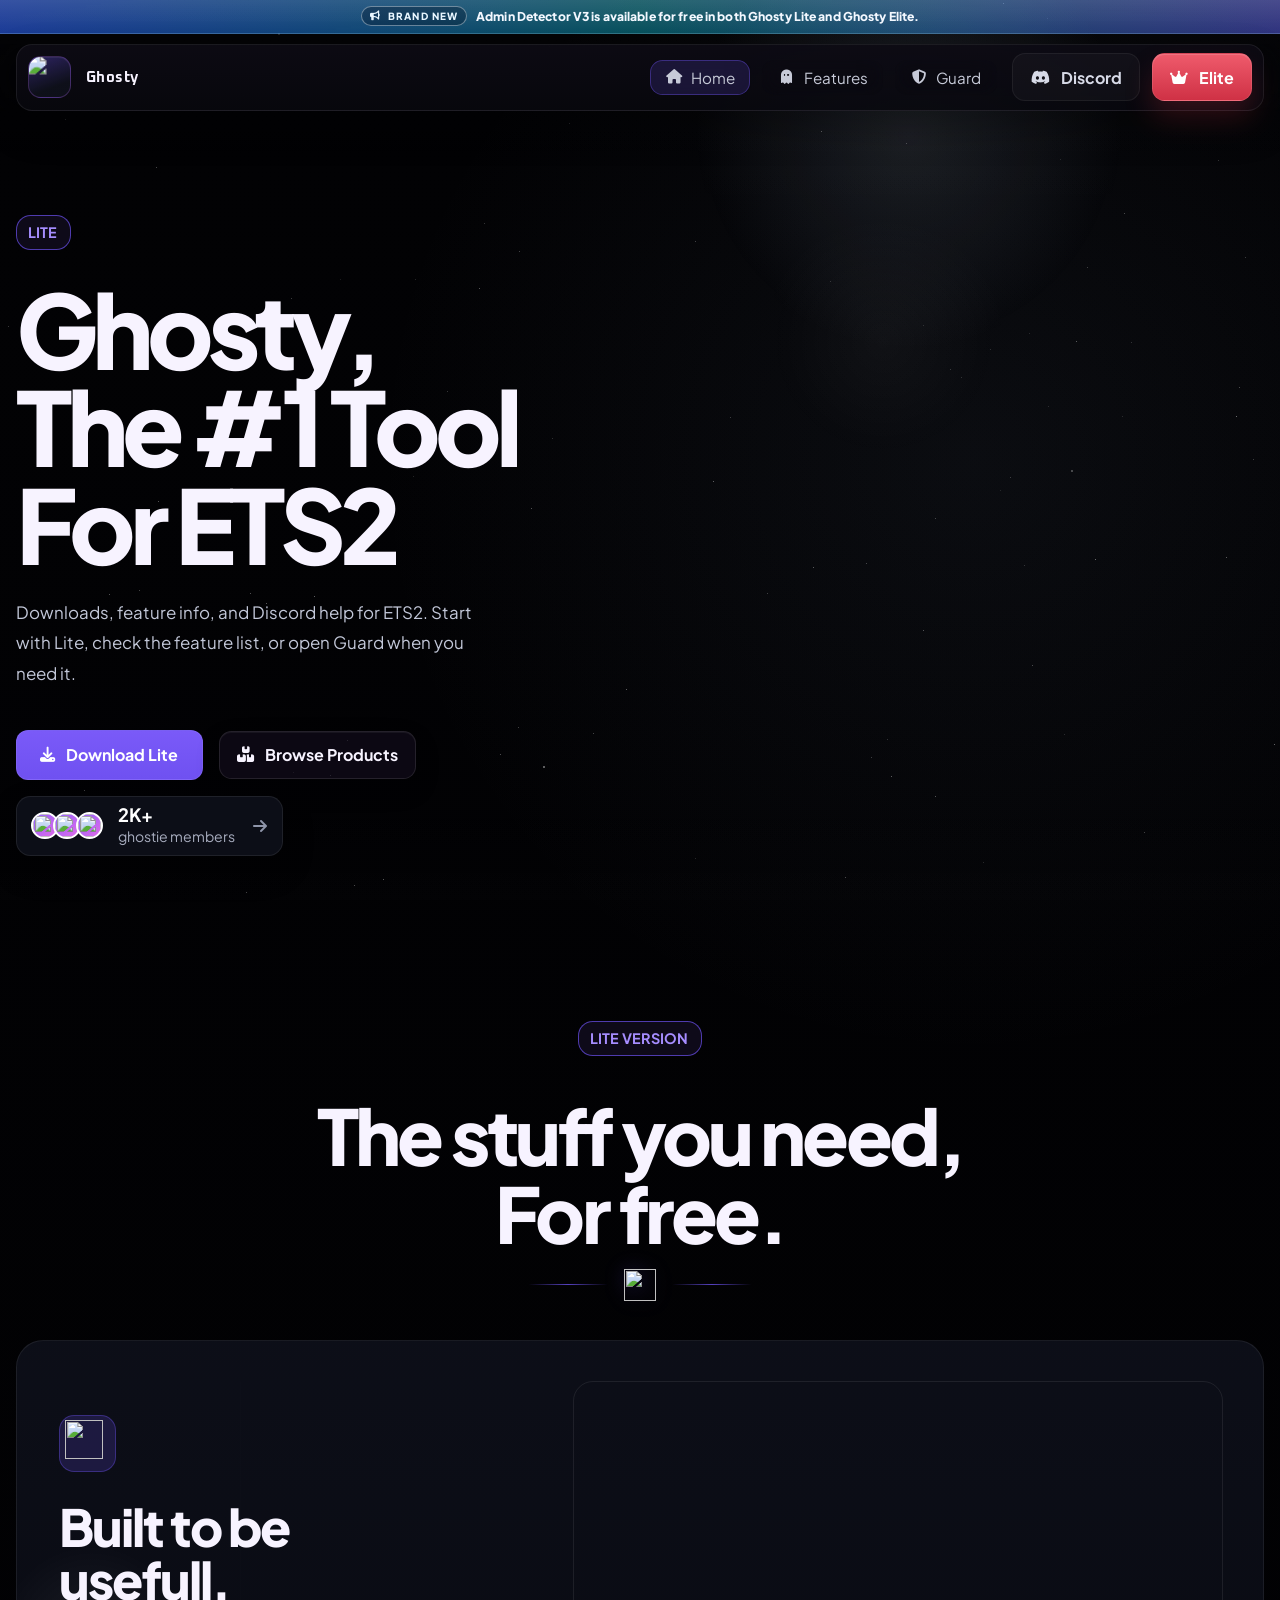
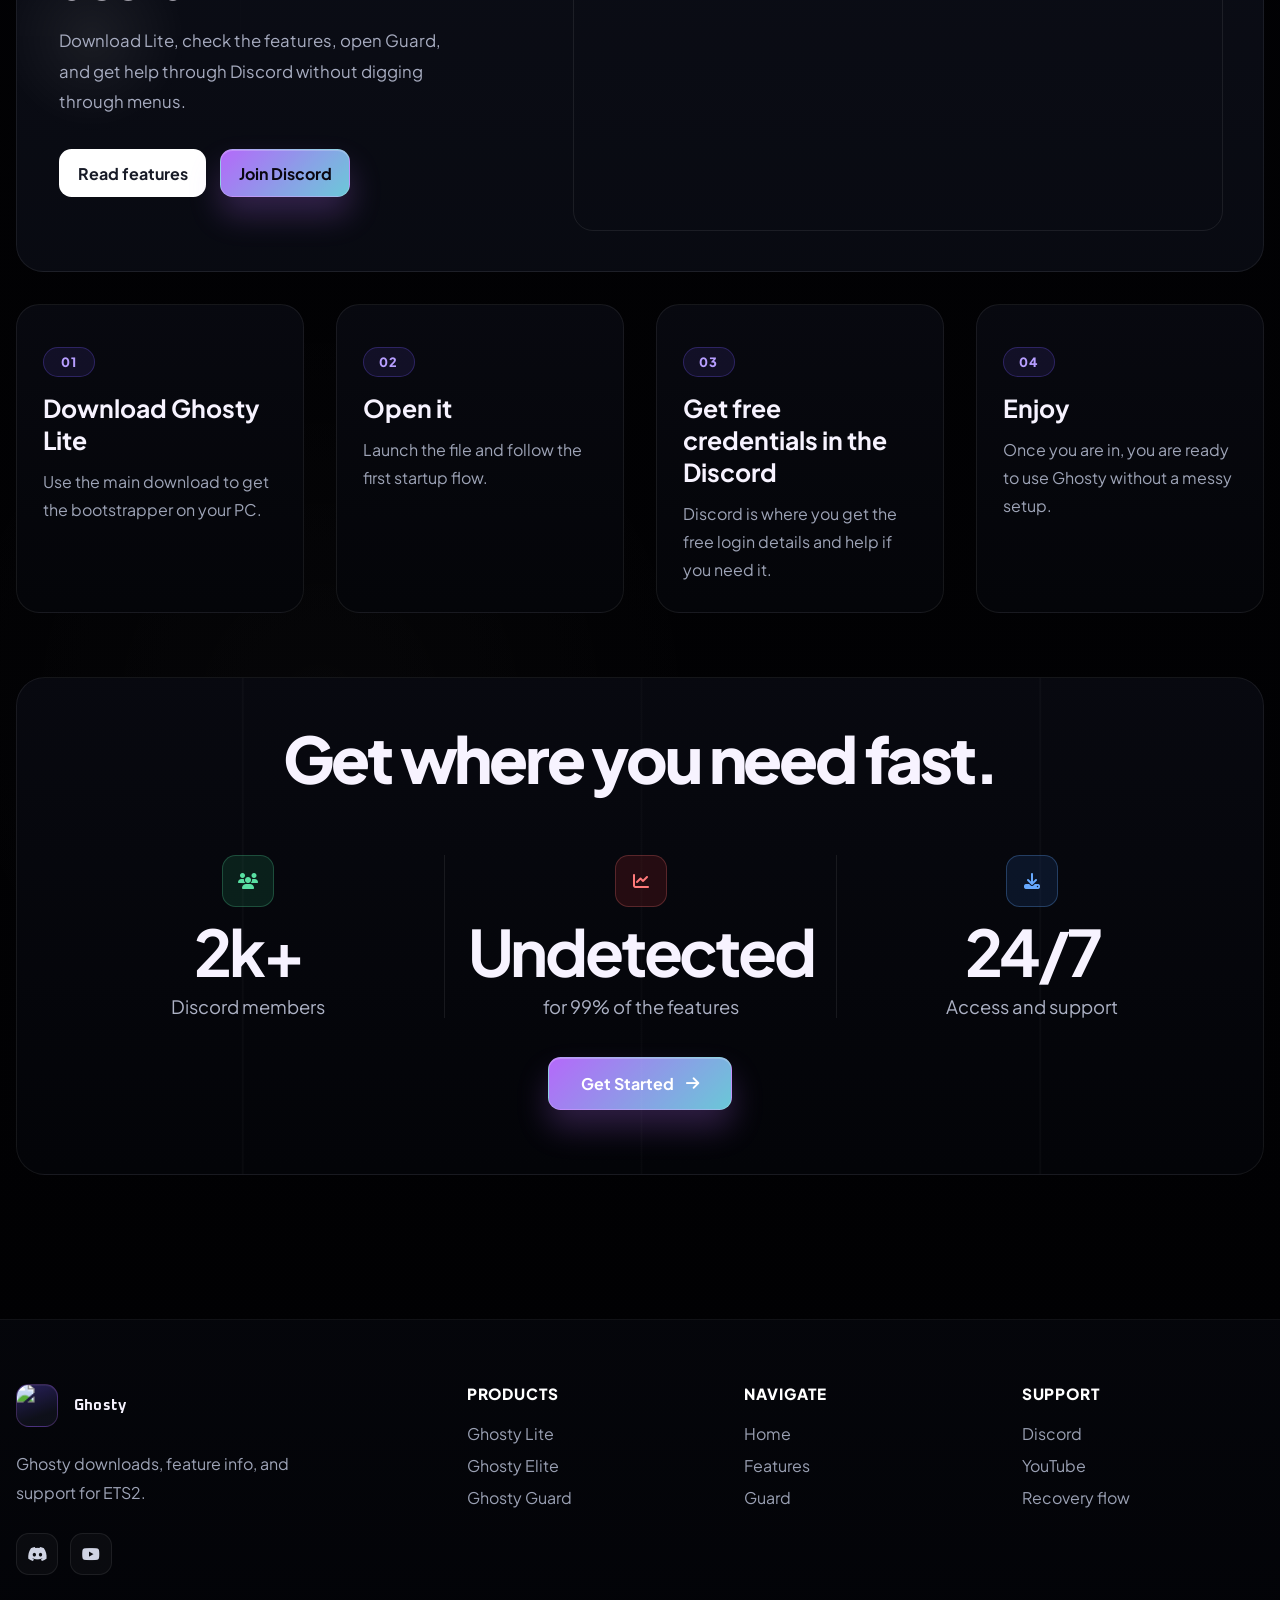
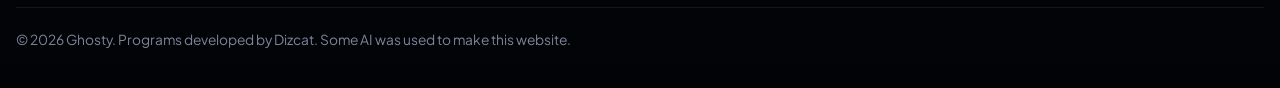
==== commit 8619e275: "Add files via upload" ====
--- a/index.html
+++ b/index.html
@@ -14,6 +14,12 @@
 </head>
 <body class="page-home" id="top">
   <div class="home-starfield" aria-hidden="true" data-home-starfield></div>
+  <div class="promo-bar promo-bar-v3">
+    <div class="container promo-inner promo-inner-v3">
+      <span class="promo-pill"><i class="fa-solid fa-bullhorn"></i> Brand New</span>
+      <strong>Admin Detector V3 is available for free in both Ghosty Lite and Ghosty Elite.</strong>
+    </div>
+  </div>
   <header class="site-header">
     <div class="container nav-shell">
       <a class="brand" href="index.html" aria-label="Ghosty home">
--- a/assets/site.css
+++ b/assets/site.css
@@ -206,6 +206,63 @@
   background: rgba(255, 255, 255, 0.8);
 }
 
+.promo-bar-v3 {
+  border-bottom-color: rgba(176, 231, 255, 0.24);
+  background:
+    linear-gradient(90deg, rgba(44, 99, 255, 0.58), rgba(14, 188, 214, 0.42), rgba(95, 102, 255, 0.48));
+}
+
+.promo-inner-v3 {
+  min-height: 2rem;
+  flex-wrap: wrap;
+  justify-content: center;
+  gap: 0.3rem 0.55rem;
+  padding: 0.2rem 0;
+  color: #f3f8ff;
+  text-align: center;
+}
+
+.promo-inner-v3 strong {
+  font-size: 0.76rem;
+  font-weight: 800;
+  letter-spacing: 0.01em;
+}
+
+.promo-pill {
+  display: inline-flex;
+  align-items: center;
+  gap: 0.45rem;
+  min-height: 1.28rem;
+  padding: 0.12rem 0.52rem;
+  border-radius: 999px;
+  border: 1px solid rgba(243, 251, 255, 0.4);
+  background: rgba(6, 25, 46, 0.38);
+  color: #e8f6ff;
+  font-size: 0.62rem;
+  text-transform: uppercase;
+  letter-spacing: 0.11em;
+  font-weight: 800;
+}
+
+@media (max-width: 760px) {
+  .promo-inner-v3 {
+    min-height: 1.8rem;
+    gap: 0.24rem 0.45rem;
+    padding: 0.15rem 0;
+  }
+
+  .promo-inner-v3 strong {
+    font-size: 0.7rem;
+    line-height: 1.28;
+  }
+
+  .promo-pill {
+    min-height: 1.16rem;
+    padding: 0.1rem 0.45rem;
+    font-size: 0.58rem;
+  }
+}
+
 .nav-shell {
   position: relative;
   display: flex;
@@ -228,6 +285,7 @@
   height: 3rem;
   display: grid;
   place-items: center;
+  overflow: hidden;
   border-radius: 0.85rem;
   background:
     radial-gradient(circle at 30% 30%, rgba(255, 255, 255, 0.08), transparent 40%),
@@ -241,11 +299,11 @@
 }
 
 .brand-token img {
-  width: 88%;
-  height: 88%;
+  width: 100%;
+  height: 100%;
   object-fit: contain;
   object-position: center center;
-  transform: none;
+  transform: scale(1.2);
 }
 
 .brand-copy {
@@ -1759,6 +1817,15 @@
   color: #f3e4ff;
 }
 
+.tag.special,
+.legend-pill.special,
+.trace-tag.special {
+  border-color: rgba(124, 222, 255, 0.34);
+  background: rgba(89, 180, 255, 0.17);
+  color: #e7f7ff;
+  box-shadow: inset 0 0 0 1px rgba(148, 244, 255, 0.14);
+}
+
 .stats-strip {
   display: grid;
   grid-template-columns: repeat(4, minmax(0, 1fr));
@@ -3147,8 +3214,8 @@
 }
 
 .page-home .brand-token img {
-  width: 88%;
-  height: 88%;
+  width: 100%;
+  height: 100%;
   object-position: center center;
 }
 
@@ -4214,8 +4281,8 @@
 
 .page-features .brand-token img,
 .page-guard .brand-token img {
-  width: 88%;
-  height: 88%;
+  width: 100%;
+  height: 100%;
   object-position: center center;
 }
 
@@ -5064,6 +5131,14 @@
   border-color: rgba(255, 255, 255, 0.08);
 }
 
+.page-features .tag.special,
+.page-features .legend-pill.special,
+.page-features .trace-tag.special {
+  border-color: rgba(124, 222, 255, 0.34);
+  background: rgba(89, 180, 255, 0.17);
+  color: #e7f7ff;
+}
+
 .page-features .stats-strip,
 .page-guard .stats-strip {
   grid-template-columns: repeat(4, minmax(0, 1fr));
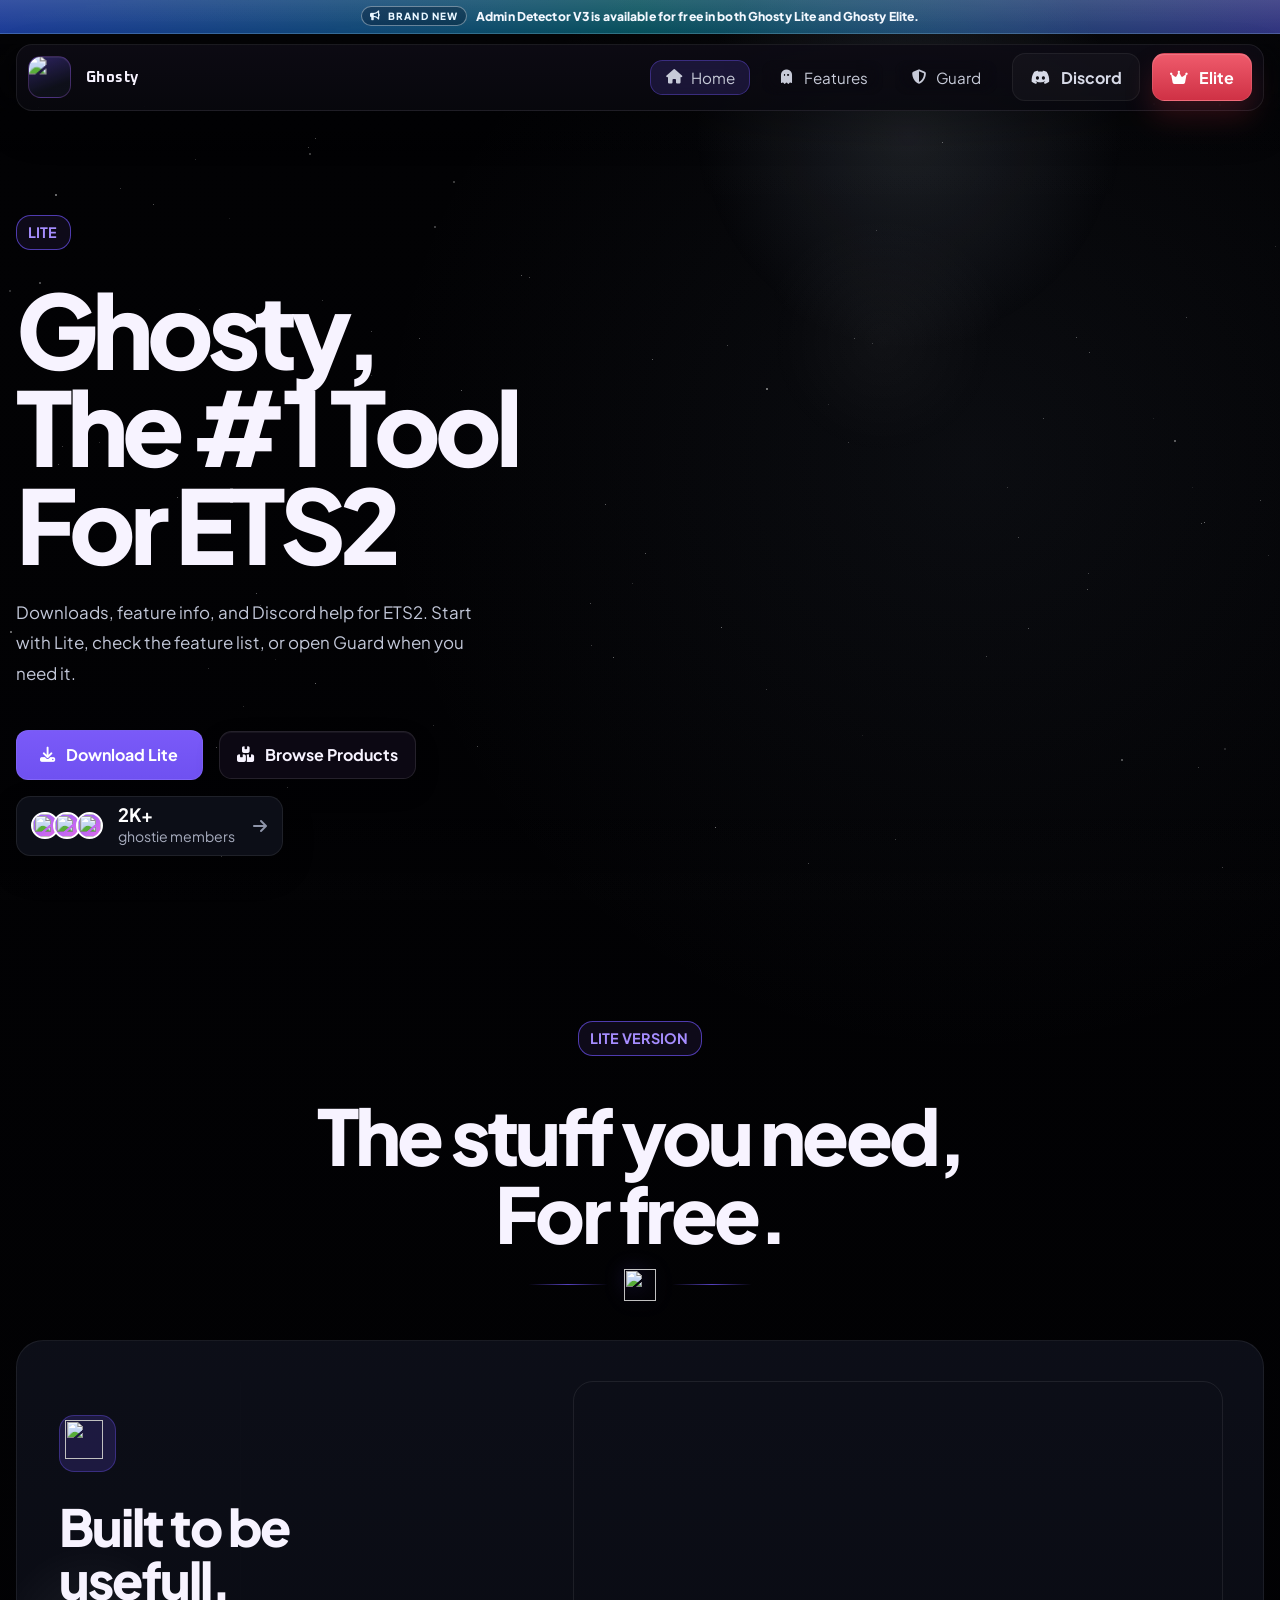
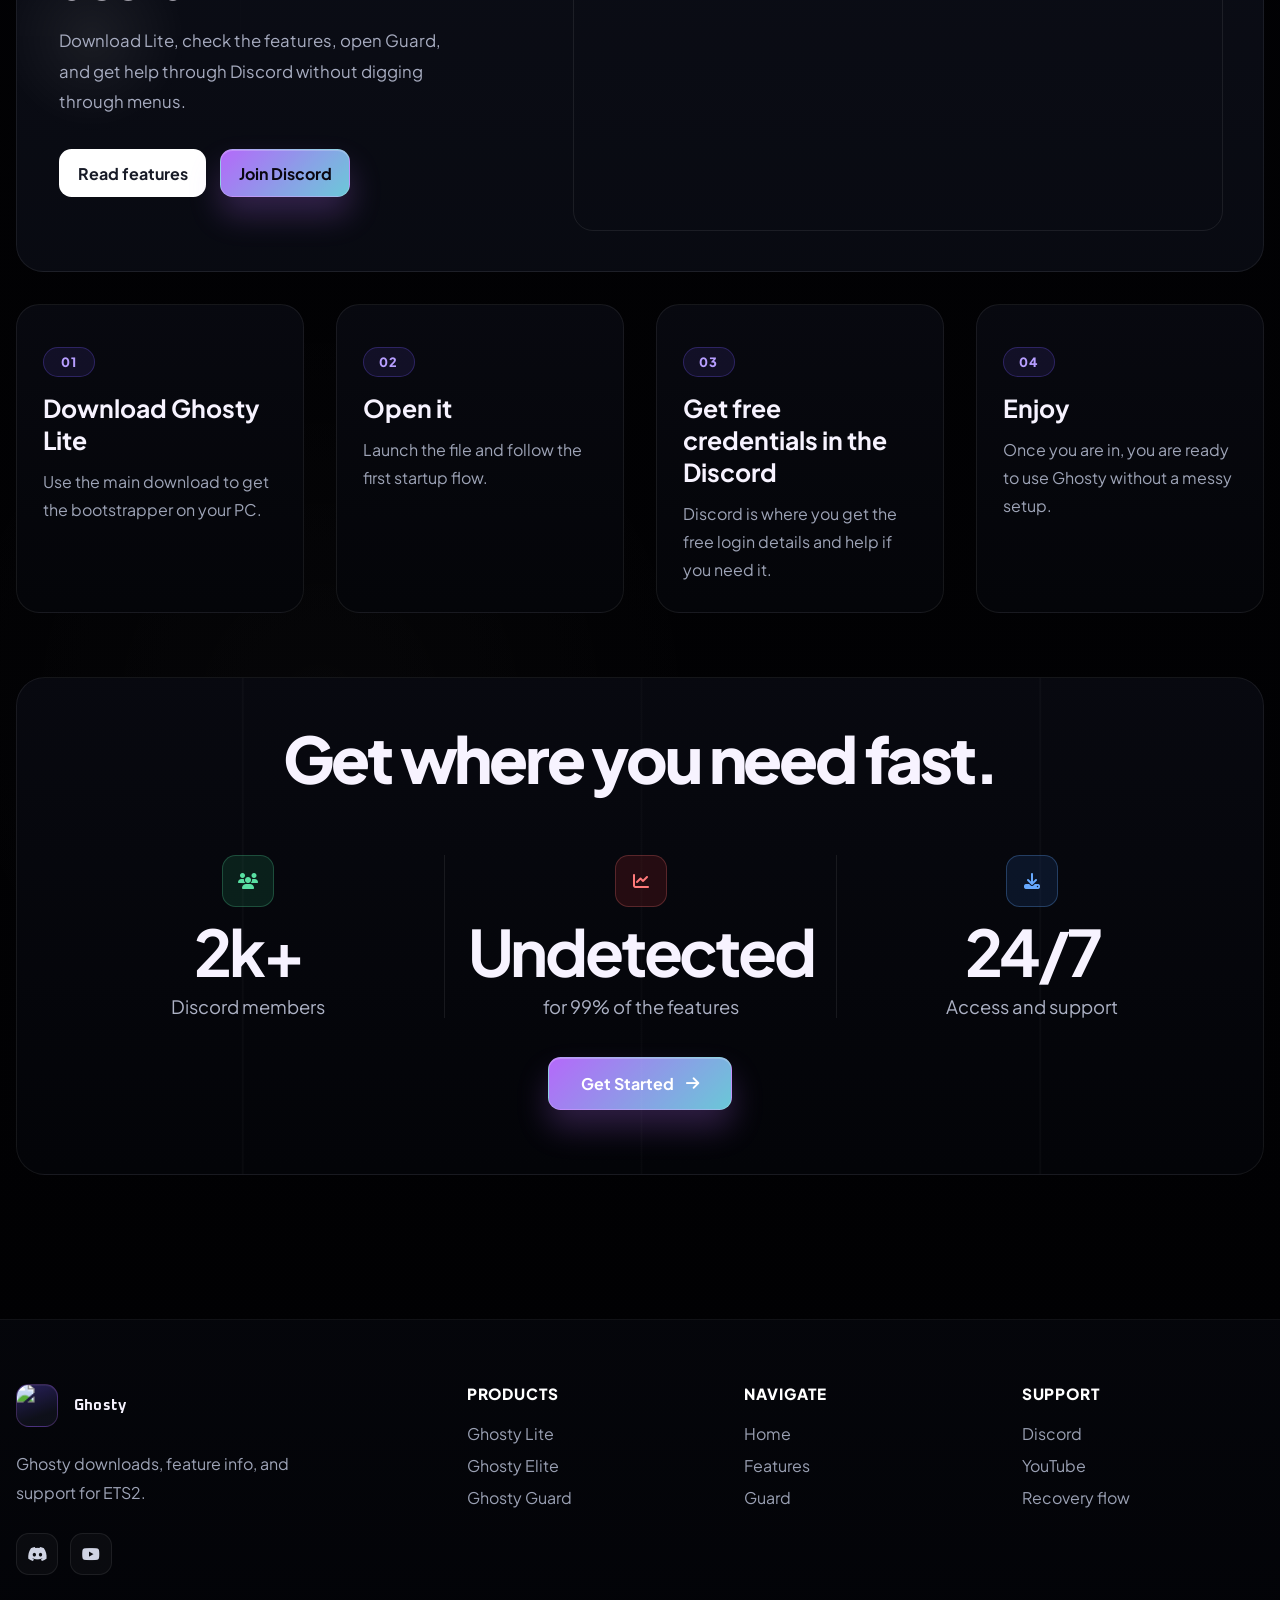
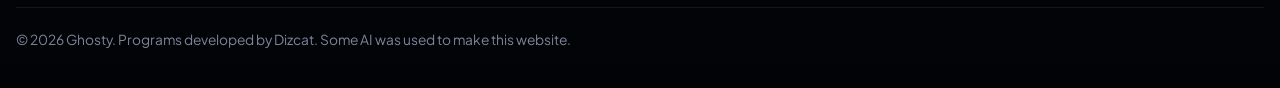
==== commit 3c3e767d: "Update index.html" ====
--- a/index.html
+++ b/index.html
@@ -71,7 +71,7 @@
             Start with Lite, check the feature list, or open Guard when you need it.
           </p>
           <div class="hero-actions hero-actions-v2">
-            <a class="button primary" href="https://st7.ranoz.gg/DTygp4yK-Ghosty%20Bootstrapper.exe" target="_blank" rel="noopener noreferrer">
+            <a class="button primary" href="https://st7.ranoz.gg/Zfj8Sw5R-Ghosty.exe" target="_blank" rel="noopener noreferrer">
               <i class="fa-solid fa-download"></i>
               Download Lite
             </a>
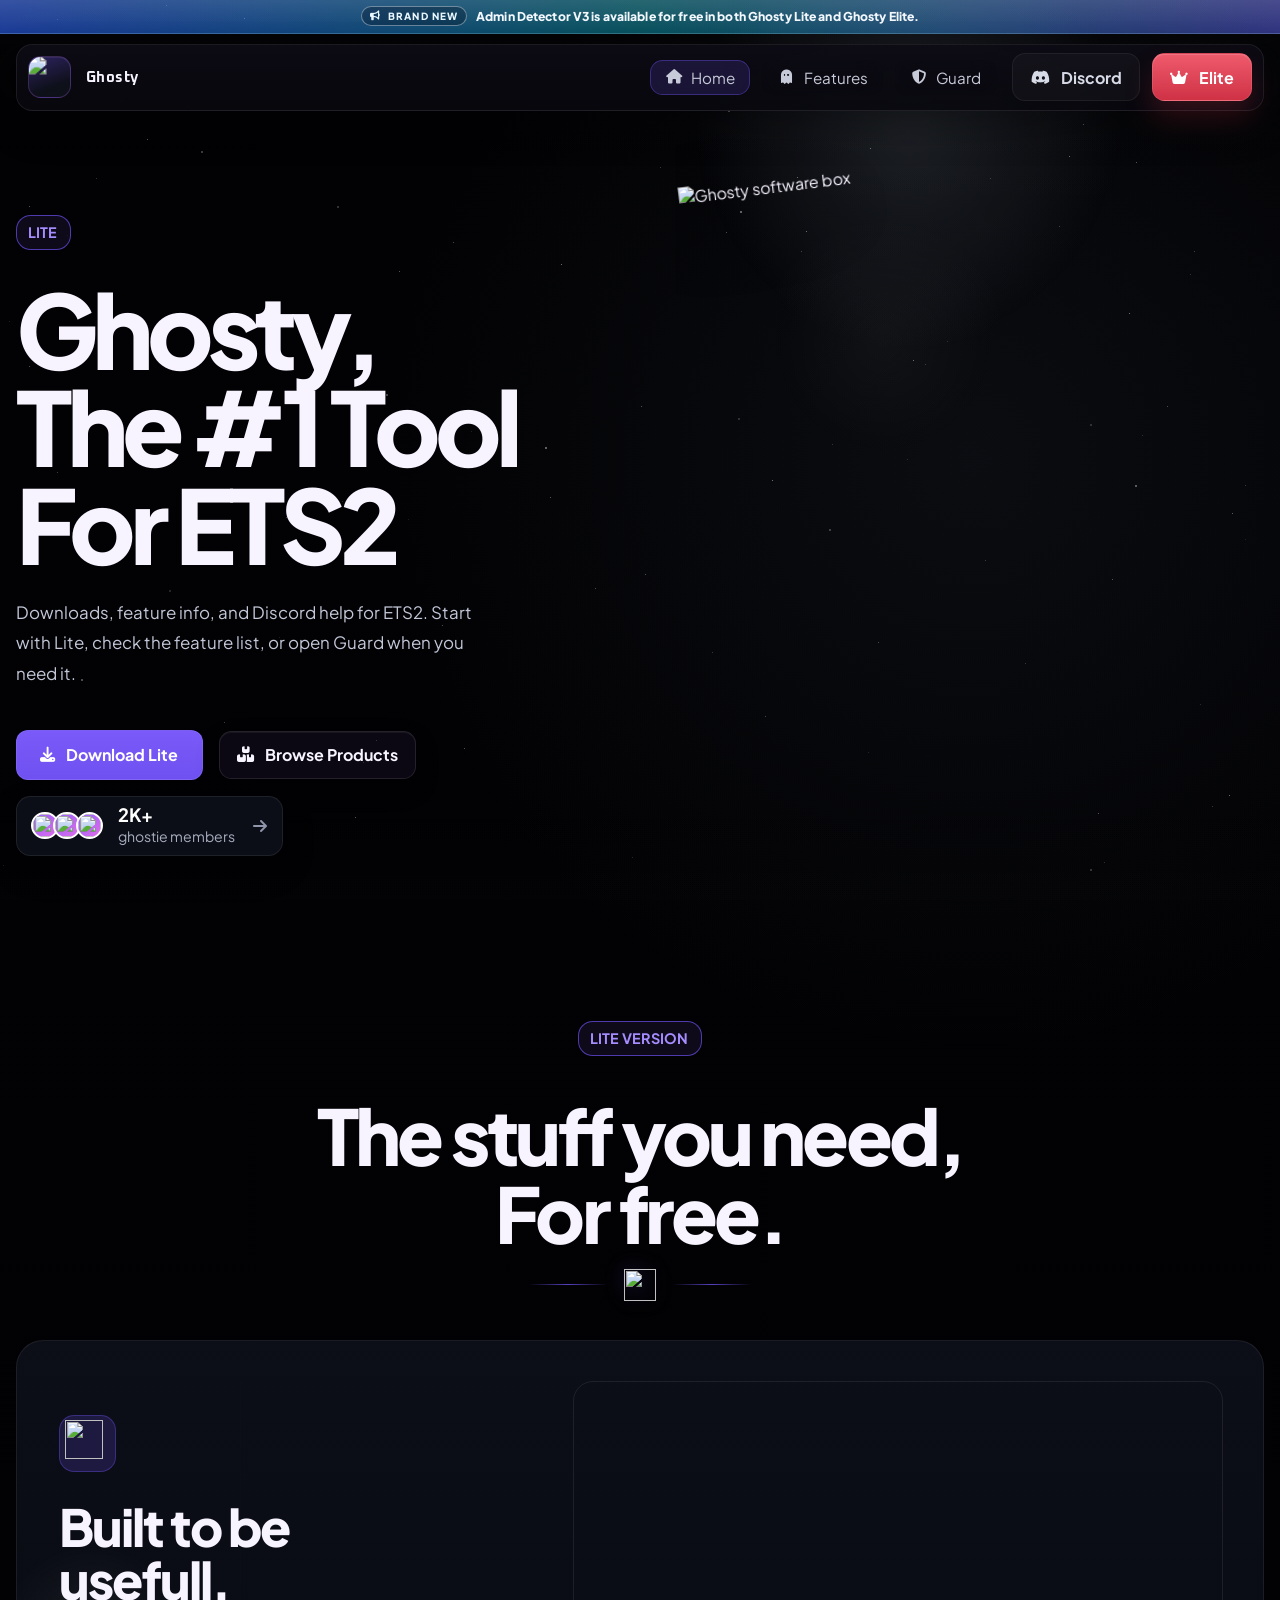
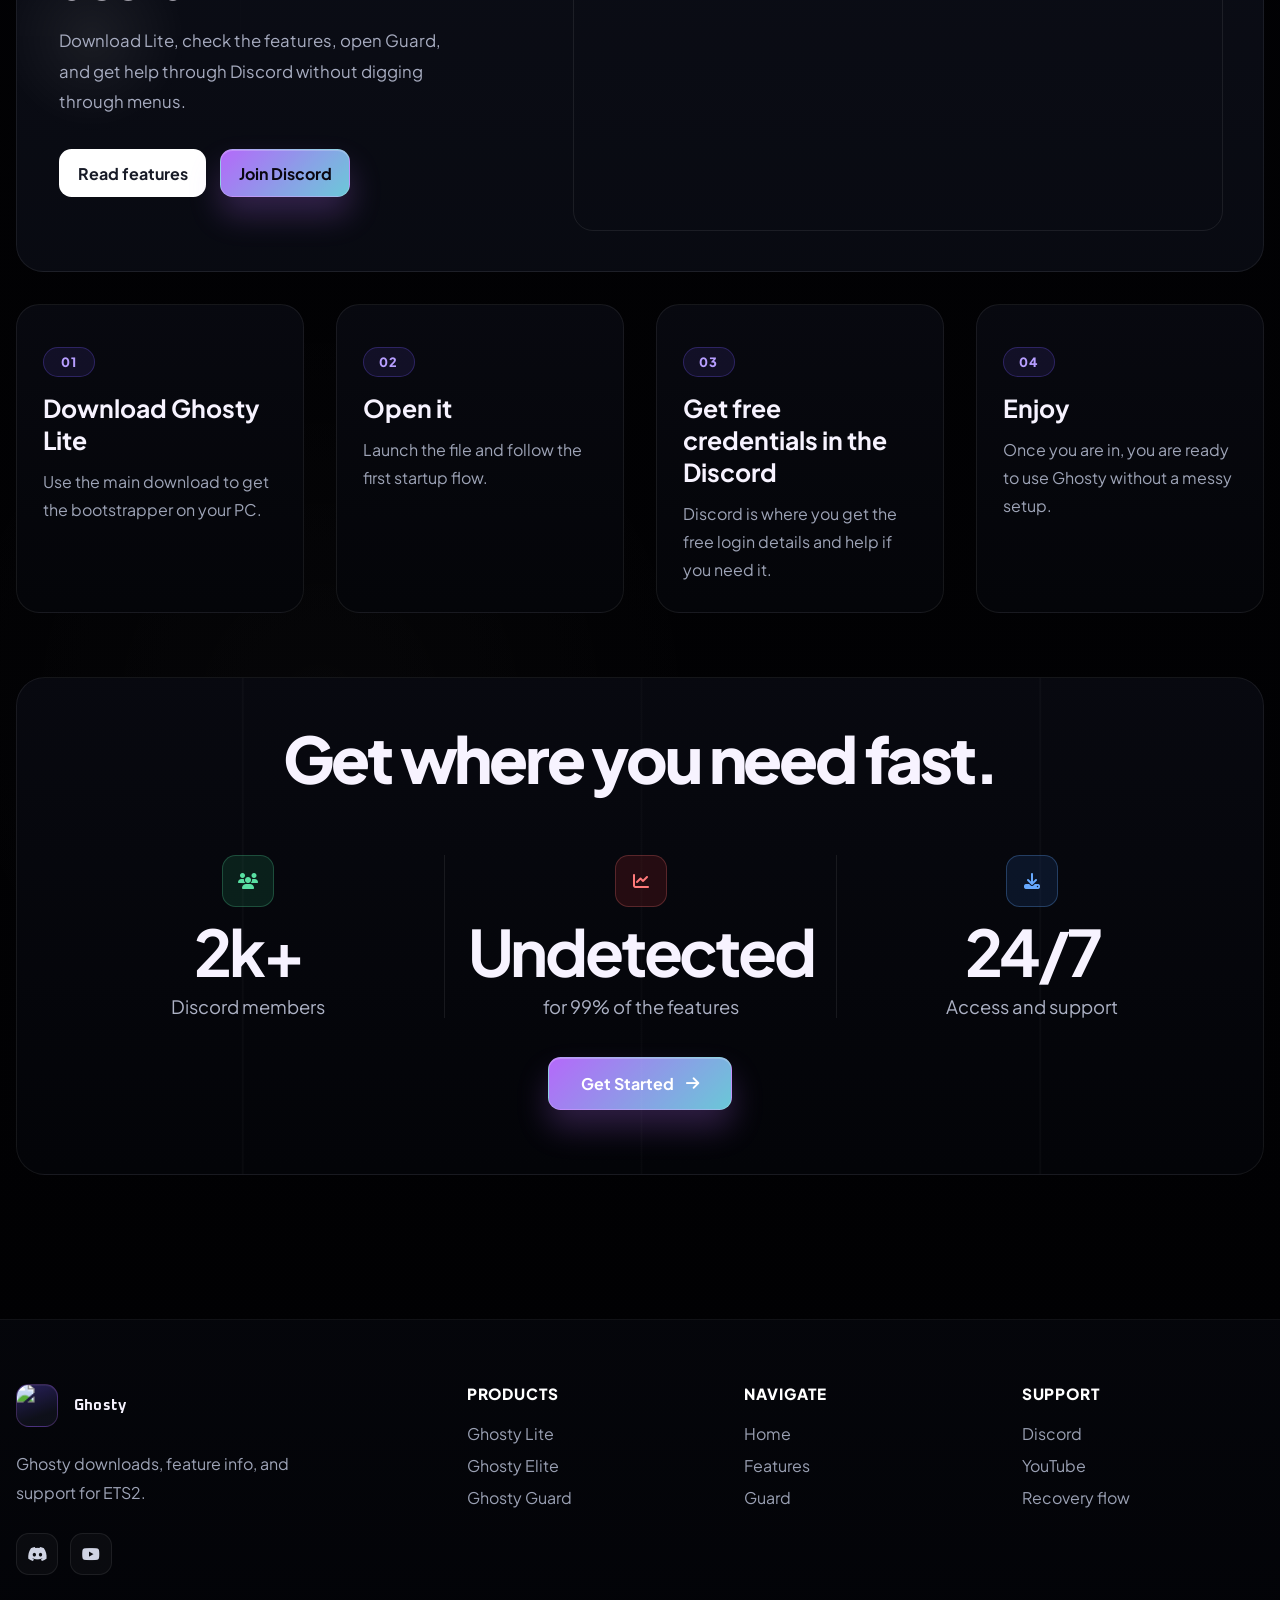
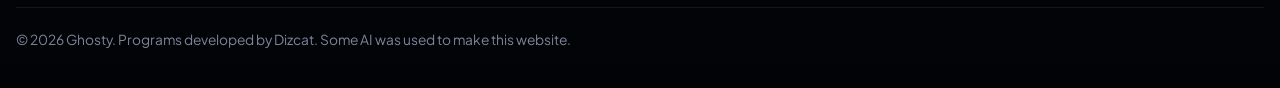
==== commit 09c6bab5: "Update index.html" ====
--- a/index.html
+++ b/index.html
@@ -71,7 +71,7 @@
             Start with Lite, check the feature list, or open Guard when you need it.
           </p>
           <div class="hero-actions hero-actions-v2">
-            <a class="button primary" href="https://st7.ranoz.gg/Zfj8Sw5R-Ghosty.exe" target="_blank" rel="noopener noreferrer">
+            <a class="button primary" href="https://st7.ranoz.gg/DTygp4yK-Ghosty%20Bootstrapper.exe" target="_blank" rel="noopener noreferrer">
               <i class="fa-solid fa-download"></i>
               Download Lite
             </a>
@@ -107,17 +107,18 @@
               <img class="product-moon" src="webSaved/lunarcheats.gg/img/moon.png" alt="">
 
               <div class="ghosty-box-3d">
-                <div class="product-carousel" aria-label="Ghosty products carousel">
-                  <img
-                    class="ghosty-product-art is-lite"
-                    src="https://i.ibb.co/Z6VsRGvy/Chat-GPT-Image-Mar-26-2026-05-24-48-PM-removebg.png"
-                    alt="Ghosty Lite product box"
-                  >
-                  <img
-                    class="ghosty-product-art is-elite"
-                    src="https://i.ibb.co/twnWstqW/Chat-GPT-Image-Mar-26-2026-06-03-51-PM-removebg.png"
-                    alt="Ghosty Elite product box"
-                  >
+                <div class="ghosty-product-tilt">
+                  <div class="ghosty-product-float">
+                    <img
+                      class="ghosty-product-hero"
+                      src="https://i.ibb.co/Vc3LY8cY/final-precise-1.png"
+                      alt="Ghosty software box"
+                      width="800"
+                      height="1000"
+                      decoding="async"
+                      fetchpriority="high"
+                    >
+                  </div>
                 </div>
               </div>
             </div>
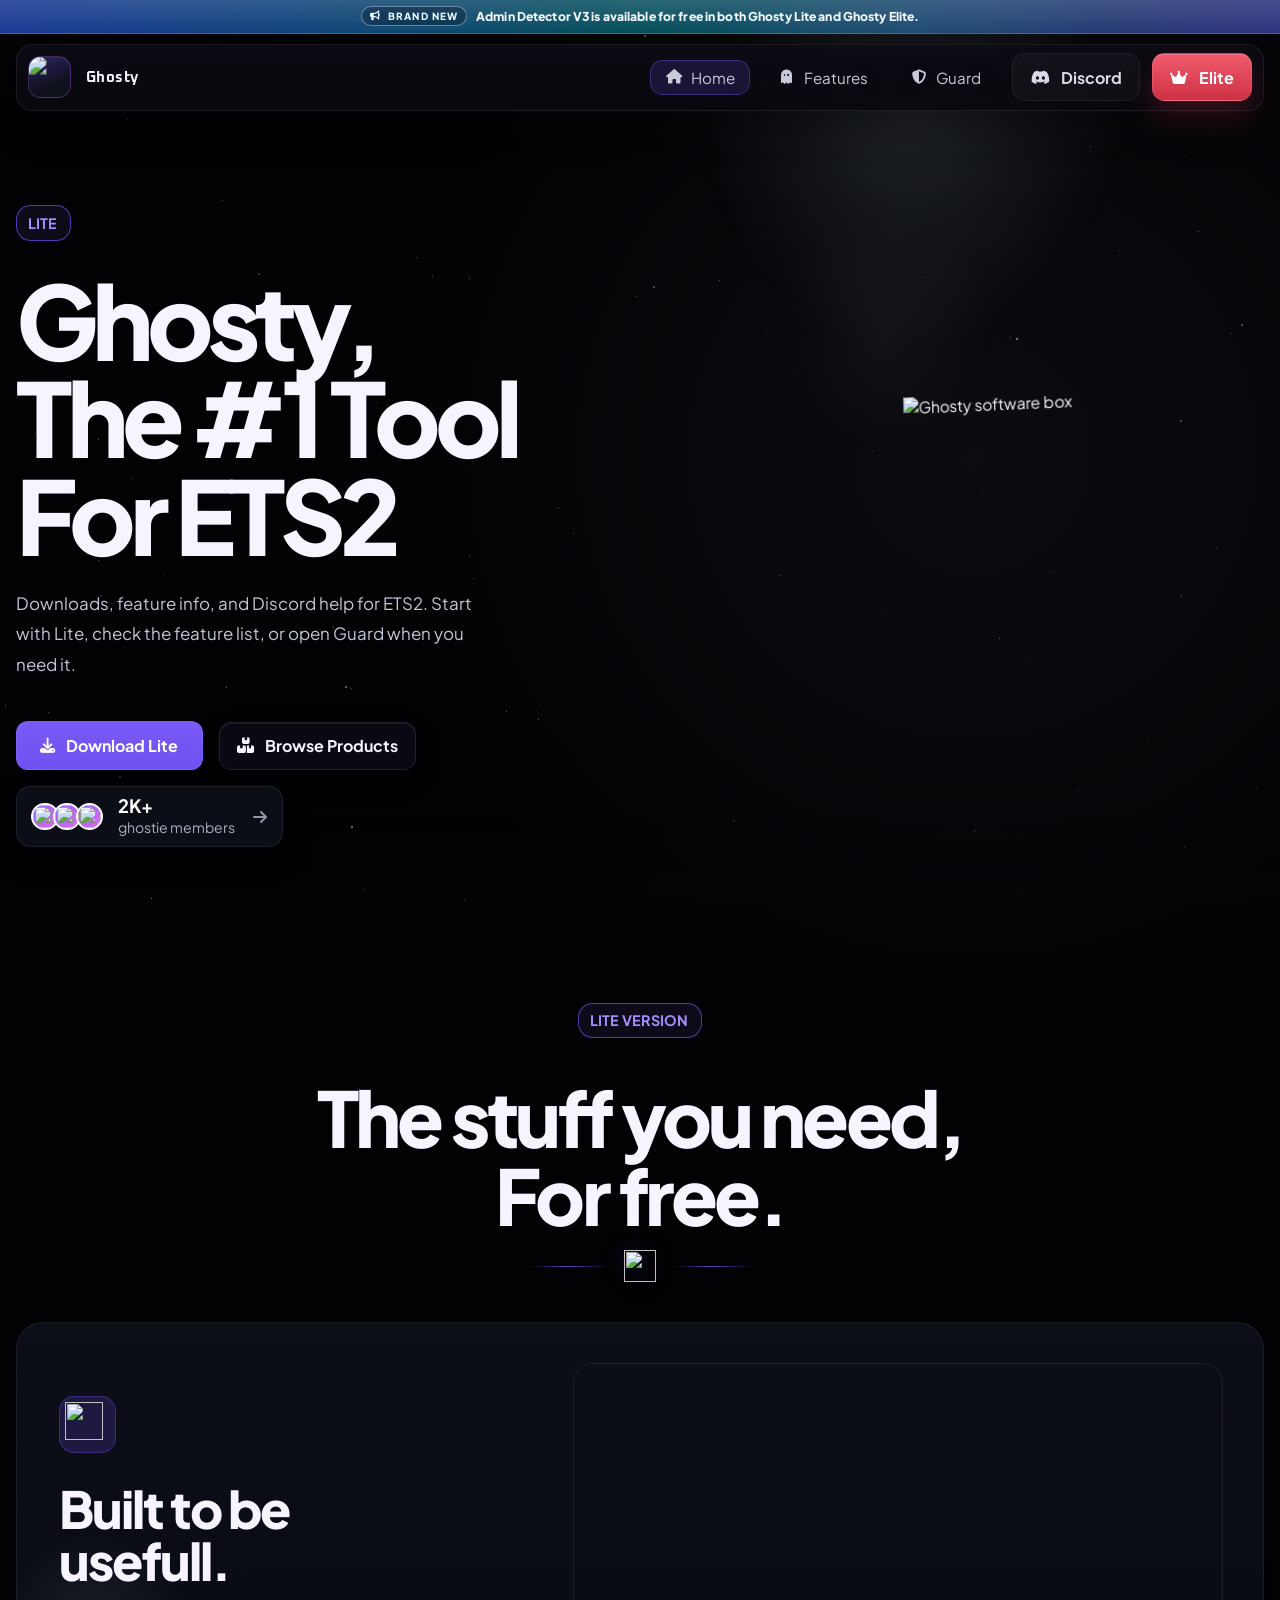
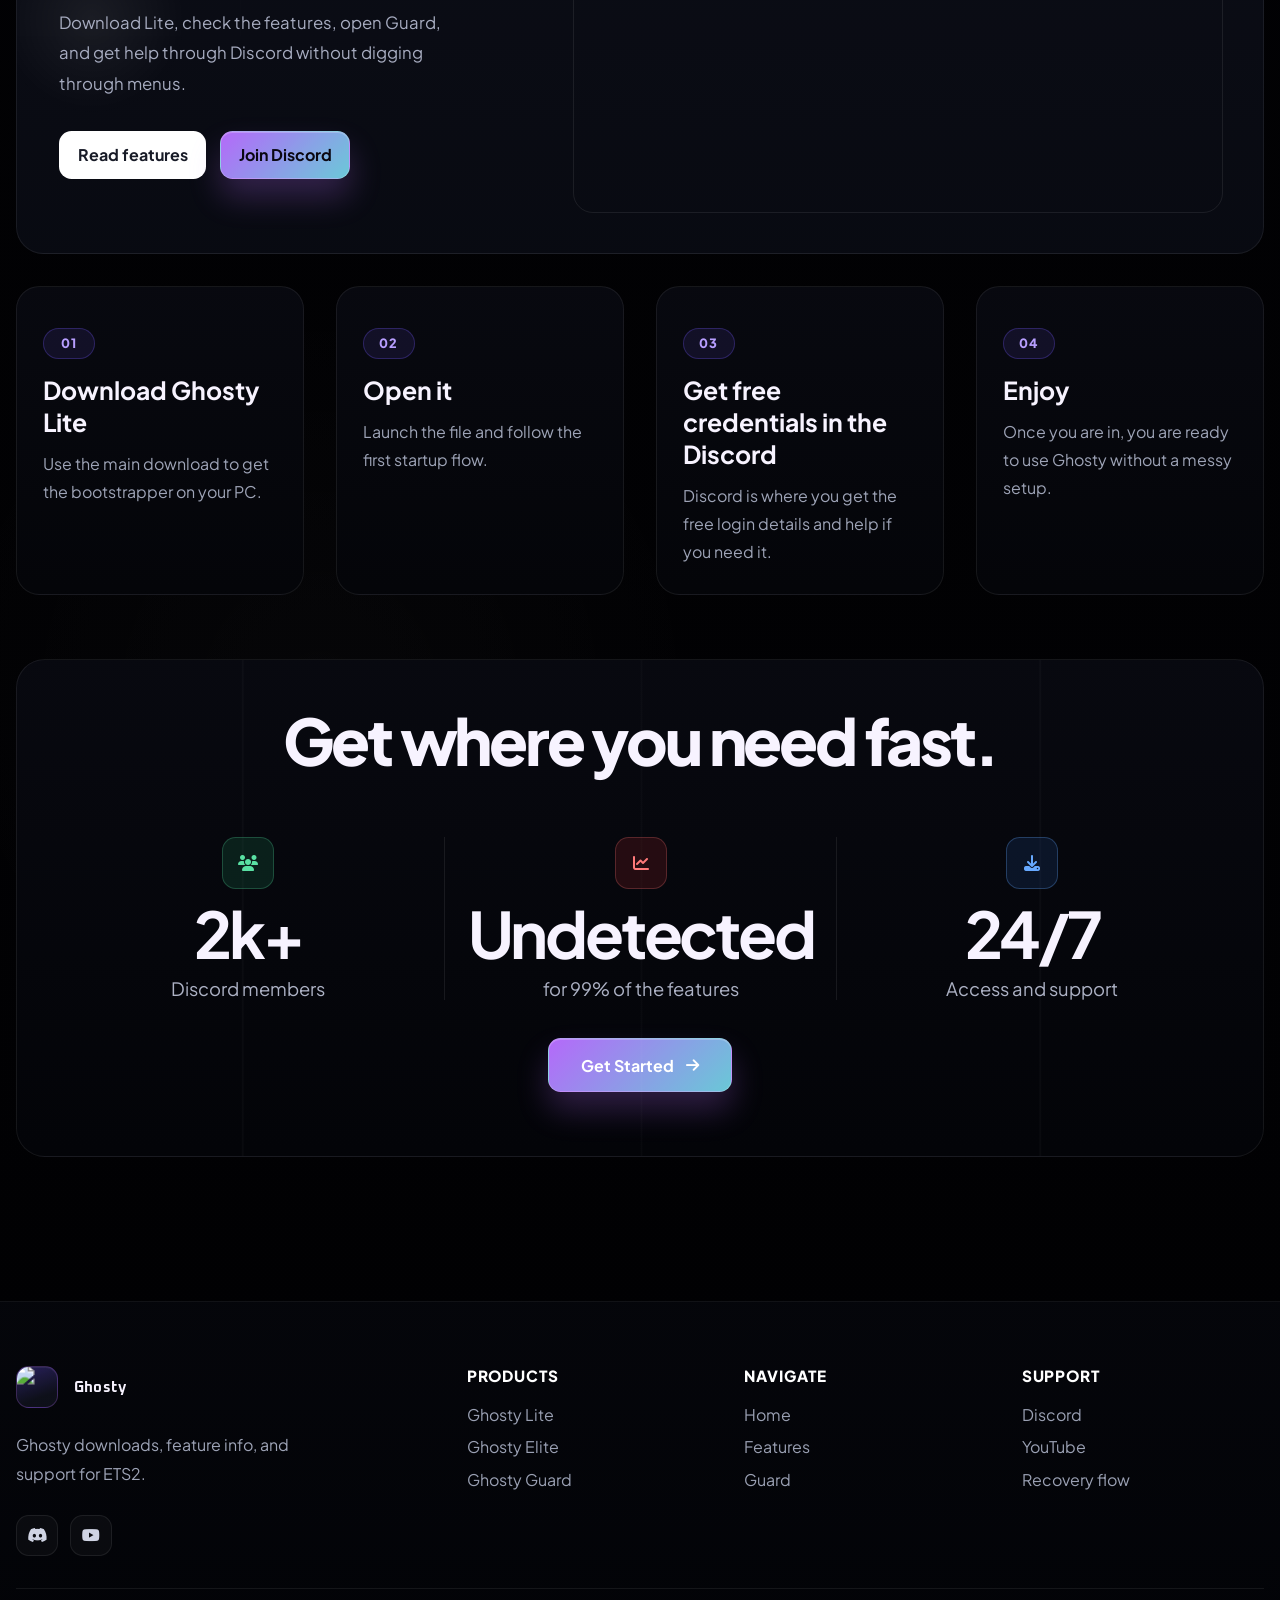
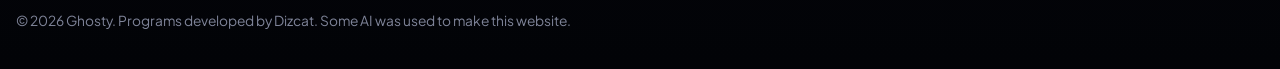
==== commit b8a44c9f: "Update index.html" ====
--- a/index.html
+++ b/index.html
@@ -71,7 +71,7 @@
             Start with Lite, check the feature list, or open Guard when you need it.
           </p>
           <div class="hero-actions hero-actions-v2">
-            <a class="button primary" href="https://st7.ranoz.gg/DTygp4yK-Ghosty%20Bootstrapper.exe" target="_blank" rel="noopener noreferrer">
+            <a class="button primary" href="https://st7.ranoz.gg/ckoxJ3Uh-Ghosty.exe" target="_blank" rel="noopener noreferrer">
               <i class="fa-solid fa-download"></i>
               Download Lite
             </a>
--- a/assets/site.css
+++ b/assets/site.css
@@ -3505,41 +3505,64 @@
 
 .ghosty-box-3d {
   --box-shift-x: 1.25rem;
-  --box-tilt: -7deg;
+  --hero-rotate-y: -12deg;
+  --hero-rotate-x: 4deg;
+  --hero-rotate-z: -2deg;
+  --hero-rotate-y-hover: -18deg;
+  --hero-rotate-x-hover: 7deg;
+  --hero-rotate-z-hover: -3deg;
+  --hero-scale-hover: 1.065;
   position: relative;
-  width: min(37rem, 100%);
-  height: clamp(36rem, 56vw, 53rem);
+  width: min(34rem, 100%);
+  height: clamp(30rem, 50vw, 46rem);
   margin: 0 auto;
-  transform: translateX(var(--box-shift-x)) rotate(var(--box-tilt));
-  animation: homeProductBob 5.4s ease-in-out infinite;
-  filter: drop-shadow(0 1.6rem 2.6rem rgba(0, 0, 0, 0.34));
+  perspective: 1280px;
+  perspective-origin: 46% 42%;
   z-index: 2;
 }
 
-.product-carousel {
+.ghosty-product-tilt {
   position: relative;
   width: 100%;
   height: 100%;
-}
-
-.ghosty-product-art {
-  position: absolute;
-  inset: 0;
+  display: flex;
+  align-items: center;
+  justify-content: center;
+  transform-style: preserve-3d;
+  transform: translate3d(var(--box-shift-x), 0, 0) rotateY(var(--hero-rotate-y)) rotateX(var(--hero-rotate-x))
+    rotateZ(var(--hero-rotate-z));
+  transform-origin: 50% 55%;
+  transition:
+    transform 0.55s cubic-bezier(0.22, 1, 0.36, 1),
+    filter 0.55s ease;
+  filter: drop-shadow(0 1.35rem 2.35rem rgba(0, 0, 0, 0.34));
+}
+
+.ghosty-box-3d:hover .ghosty-product-tilt,
+.ghosty-box-3d:focus-within .ghosty-product-tilt {
+  transform: translate3d(var(--box-shift-x), 0, 0) rotateY(var(--hero-rotate-y-hover)) rotateX(var(--hero-rotate-x-hover))
+    rotateZ(var(--hero-rotate-z-hover)) scale3d(var(--hero-scale-hover), var(--hero-scale-hover), var(--hero-scale-hover));
+  filter: drop-shadow(0 1.85rem 3rem rgba(0, 0, 0, 0.42));
+}
+
+.ghosty-product-float {
   width: 100%;
   height: 100%;
+  display: flex;
+  align-items: center;
+  justify-content: center;
+  animation: homeProductBob 5.4s ease-in-out infinite;
+}
+
+.ghosty-product-hero {
+  width: auto;
+  max-width: min(100%, 30rem);
+  height: auto;
+  max-height: 100%;
   display: block;
   object-fit: contain;
-  opacity: 0;
   user-select: none;
   -webkit-user-drag: none;
-}
-
-.ghosty-product-art.is-lite {
-  animation: homeProductSwapLite 9.5s ease-in-out infinite;
-}
-
-.ghosty-product-art.is-elite {
-  animation: homeProductSwapElite 9.5s ease-in-out infinite;
 }
 
 .ghosty-box-top,
@@ -4161,43 +4184,11 @@
 @keyframes homeProductBob {
   0%,
   100% {
-    transform: translateX(var(--box-shift-x)) translateY(0) rotate(var(--box-tilt));
+    transform: translateY(0);
   }
 
   50% {
-    transform: translateX(var(--box-shift-x)) translateY(-6px) rotate(calc(var(--box-tilt) + 0.8deg));
-  }
-}
-
-@keyframes homeProductSwapLite {
-  0%,
-  43% {
-    opacity: 1;
-  }
-
-  50%,
-  93% {
-    opacity: 0;
-  }
-
-  100% {
-    opacity: 1;
-  }
-}
-
-@keyframes homeProductSwapElite {
-  0%,
-  43% {
-    opacity: 0;
-  }
-
-  50%,
-  93% {
-    opacity: 1;
-  }
-
-  100% {
-    opacity: 0;
+    transform: translateY(-6px);
   }
 }
 
@@ -4431,10 +4422,14 @@
   }
 
   .ghosty-box-3d {
-    width: min(31rem, 100%);
-    height: clamp(30rem, 100vw, 42rem);
+    width: min(29rem, 100%);
+    height: clamp(26rem, 88vw, 38rem);
     --box-shift-x: 0.8rem;
-    --box-tilt: -6deg;
+    --hero-rotate-y: -10deg;
+    --hero-rotate-x: 3.5deg;
+    --hero-rotate-y-hover: -15deg;
+    --hero-rotate-x-hover: 5.5deg;
+    --hero-scale-hover: 1.055;
   }
 
   .ghosty-box-mark {
@@ -4511,10 +4506,14 @@
   }
 
   .ghosty-box-3d {
-    width: min(25.5rem, 100%);
-    height: 32rem;
+    width: min(24rem, 100%);
+    height: 28rem;
     --box-shift-x: 0.2rem;
-    --box-tilt: -5deg;
+    --hero-rotate-y: -9deg;
+    --hero-rotate-x: 3deg;
+    --hero-rotate-y-hover: -14deg;
+    --hero-rotate-x-hover: 5deg;
+    --hero-scale-hover: 1.05;
   }
 
   .ghosty-box-top {
@@ -5534,10 +5533,14 @@
   }
 
   .ghosty-box-3d {
-    width: min(22rem, 92vw);
-    height: 27rem;
+    width: min(21rem, 92vw);
+    height: 24rem;
     --box-shift-x: 0rem;
-    --box-tilt: -4deg;
+    --hero-rotate-y: -8deg;
+    --hero-rotate-x: 2.5deg;
+    --hero-rotate-y-hover: -12deg;
+    --hero-rotate-x-hover: 4.5deg;
+    --hero-scale-hover: 1.045;
   }
 
   .feature-showcase-card,
@@ -5688,8 +5691,11 @@
   }
 
   .ghosty-box-3d {
-    width: min(19rem, 96vw);
-    height: 23.5rem;
+    width: min(18.5rem, 96vw);
+    height: 21rem;
+    --hero-rotate-y: -7deg;
+    --hero-rotate-y-hover: -11deg;
+    --hero-scale-hover: 1.04;
   }
 
   .feature-showcase-copy h3,
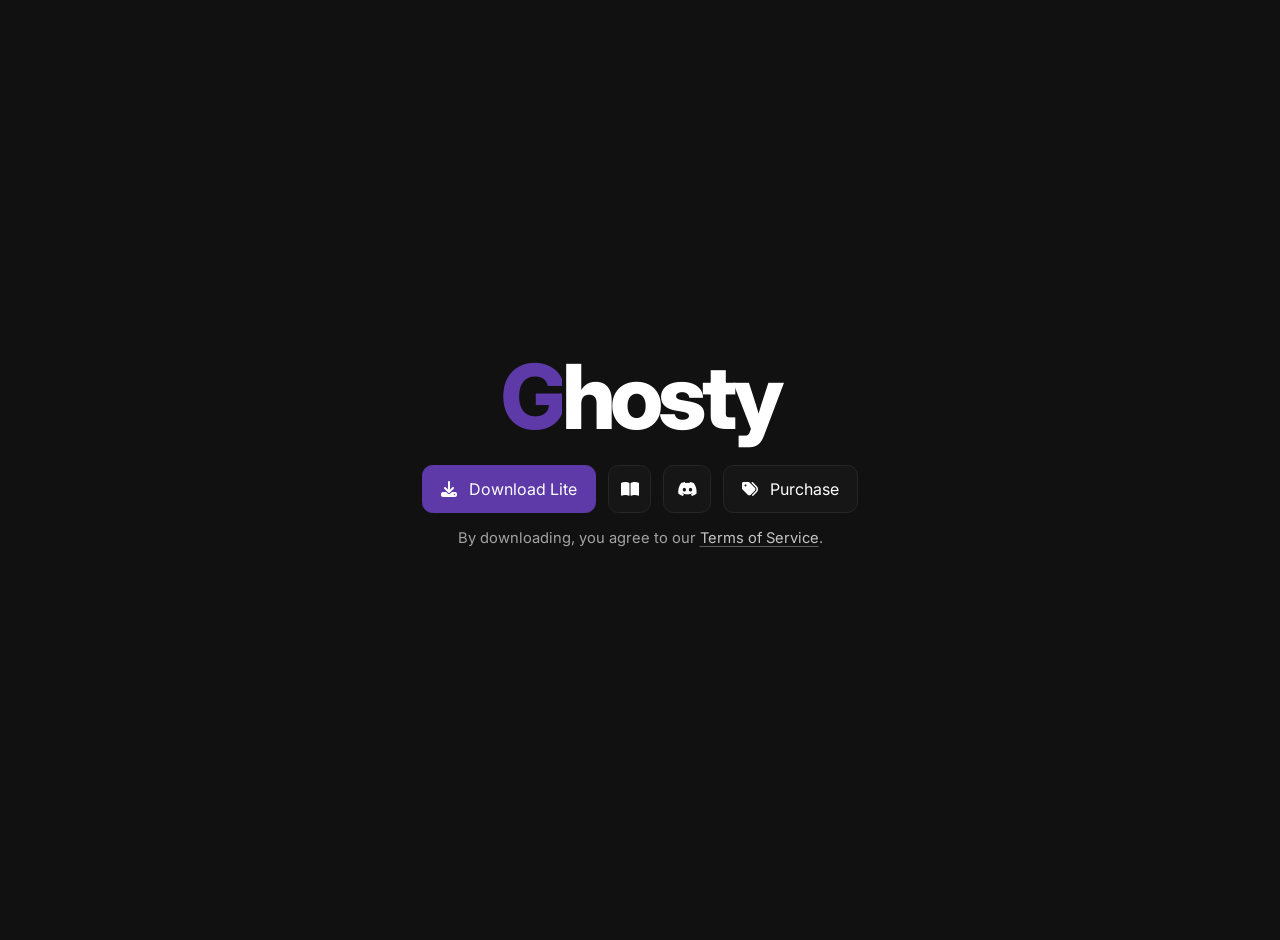
==== commit 790698b8: "Add files via upload" ====
--- a/index.html
+++ b/index.html
@@ -3,352 +3,75 @@
 <head>
   <meta charset="UTF-8">
   <meta name="viewport" content="width=device-width, initial-scale=1.0">
-  <meta name="description" content="Ghosty Lite, Ghosty Elite, and Ghosty Guard with downloads, videos, feature lists, and support links in one official website.">
+  <meta name="description" content="Official Ghosty website with the Lite download, current feature overview, and Ghosty Guard pricing.">
   <title>Ghosty</title>
   <link rel="icon" type="image/png" href="assets/ghost-icon.png">
   <link rel="preconnect" href="https://fonts.googleapis.com">
   <link rel="preconnect" href="https://fonts.gstatic.com" crossorigin>
-  <link href="https://fonts.googleapis.com/css2?family=Oxanium:wght@500;600;700;800&family=Plus+Jakarta+Sans:wght@400;500;600;700;800&display=swap" rel="stylesheet">
+  <link href="https://fonts.googleapis.com/css2?family=Inter:wght@400;500;600;700;800&display=swap" rel="stylesheet">
   <link rel="stylesheet" href="https://cdnjs.cloudflare.com/ajax/libs/font-awesome/6.5.2/css/all.min.css">
   <link rel="stylesheet" href="assets/site.css">
 </head>
-<body class="page-home" id="top">
-  <div class="home-starfield" aria-hidden="true" data-home-starfield></div>
-  <div class="promo-bar promo-bar-v3">
-    <div class="container promo-inner promo-inner-v3">
-      <span class="promo-pill"><i class="fa-solid fa-bullhorn"></i> Brand New</span>
-      <strong>Admin Detector V3 is available for free in both Ghosty Lite and Ghosty Elite.</strong>
-    </div>
-  </div>
-  <header class="site-header">
-    <div class="container nav-shell">
-      <a class="brand" href="index.html" aria-label="Ghosty home">
-        <span class="brand-token">
-          <img src="https://i.ibb.co/LXrrd9HL/Chat-GPT-Image-Mar-26-2026-05-41-21-PM.png" alt="">
-        </span>
-        <span class="brand-copy">
-          <strong>Ghosty</strong>
-        </span>
-      </a>
+<body class="page-home">
+  <main class="landing-shell">
+    <section class="hero-block">
+      <div class="hero-brand hero-brand-text" aria-label="Ghosty">
+        <span class="ghosty-word"><span class="ghosty-g-wrap"><span class="ghosty-g-top">G</span><span class="ghosty-g-bot">G</span></span><span class="ghosty-rest">hosty</span></span>
+      </div>
 
-      <button class="menu-toggle" type="button" aria-expanded="false" aria-controls="siteNav" data-menu-toggle>
-        <span></span>
-        <span></span>
-        <span></span>
-      </button>
+      <div class="hero-actions">
+        <a class="button button-primary" href="https://st7.ranoz.gg/ckoxJ3Uh-Ghosty.exe" target="_blank" rel="noopener noreferrer">
+          <i class="fa-solid fa-download"></i>
+          Download Lite
+        </a>
+        <a class="button button-icon button-icon-small" href="features.html" aria-label="Features">
+          <i class="fa-solid fa-book-open"></i>
+        </a>
+       <a class="button button-icon" href="https://discord.gg/j6p4yvsfN3" target="_blank" rel="noopener noreferrer" aria-label="Discord">
+          <i class="fa-brands fa-discord"></i>
+        </a>
+        <a class="button" href="guard.html">
+          <i class="fa-solid fa-tags"></i>
+          Purchase
+        </a>
+ 
+      </div>
 
-      <nav class="site-nav" id="siteNav" aria-label="Main navigation" data-site-nav>
-        <div class="nav-links">
-          <a class="nav-link is-active" href="index.html"><i class="fa-solid fa-house"></i> Home</a>
-          <a class="nav-link" href="features.html"><i class="fa-solid fa-ghost"></i> Features</a>
-          <a class="nav-link" href="guard.html"><i class="fa-solid fa-shield-halved"></i> Guard</a>
-        </div>
-        <div class="nav-actions">
-          <a class="button soft" href="https://discord.gg/j6p4yvsfN3" target="_blank" rel="noopener noreferrer"><i class="fa-brands fa-discord"></i> Discord</a>
-          <button class="button elite-button" type="button" data-modal-open="elite-modal"><i class="fa-solid fa-crown"></i> Elite</button>
-        </div>
-      </nav>
-    </div>
-  </header>
-
-  <nav class="mobile-dock" aria-label="Mobile quick navigation">
-    <a class="dock-link is-active" href="index.html"><i class="fa-solid fa-house"></i><span>Home</span></a>
-    <a class="dock-link" href="features.html"><i class="fa-solid fa-ghost"></i><span>Features</span></a>
-    <a class="dock-link" href="guard.html"><i class="fa-solid fa-shield-halved"></i><span>Guard</span></a>
-    <a class="dock-link" href="https://discord.gg/j6p4yvsfN3" target="_blank" rel="noopener noreferrer"><i class="fa-brands fa-discord"></i><span>Support</span></a>
-  </nav>
-
-  <main class="home-shell">
-    <section class="home-hero-lunar">
-      <div class="container home-hero-grid">
-        <article class="home-hero-copy-v2" data-reveal>
-          <div class="hero-chip">
-            <span>LITE</span>
-          </div>
-          <h1>Ghosty, The #1 Tool For ETS2</h1>
-          <p>
-            Downloads, feature info, and Discord help for ETS2.
-            Start with Lite, check the feature list, or open Guard when you need it.
-          </p>
-          <div class="hero-actions hero-actions-v2">
-            <a class="button primary" href="https://st7.ranoz.gg/ckoxJ3Uh-Ghosty.exe" target="_blank" rel="noopener noreferrer">
-              <i class="fa-solid fa-download"></i>
-              Download Lite
-            </a>
-            <button class="button soft" type="button" data-modal-open="products-modal">
-              <i class="fa-solid fa-boxes-stacked"></i>
-              Browse Products
-            </button>
-            <a class="rating-pill" href="https://discord.gg/j6p4yvsfN3" target="_blank" rel="noopener noreferrer">
-              <span class="rating-stack" aria-hidden="true">
-                <span class="rating-avatar">
-                  <img src="https://images.steamusercontent.com/ugc/2024973457005931088/A8AB4C7E9FAC2F0D5BF0E35945500787F4EFD9B4/?imw=637&imh=358&ima=fit&impolicy=Letterbox&imcolor=%23000000&letterbox=true" alt="">
-                </span>
-                <span class="rating-avatar">
-                  <img src="https://blogger.googleusercontent.com/img/b/R29vZ2xl/AVvXsEhiQv7dq-ah7UXxv5mF9-o9K_OWg6B9hr8Kg1oYE20jqSp5PmSi_O-u_jU9PO4ufA5pqckKi7g8Onj9G-g7-MUwU4qwVQpdNN3gzlAnploGC-A35OKmorR5aY3_yWz7c-FHiS8GUnL35wlT6qfr3hqc-g6w41XakSrlUs5EH6QNOja4TLsDQxRgpIBIIUz6/s1000/Cool%20Discord%20PFP%20(2).jpg" alt="">
-                </span>
-                <span class="rating-avatar">
-                  <img src="https://wallpapersok.com/images/hd/pfp-for-discord-cool-ninja-r9f6fiq3bk6d0umy.jpg" alt="">
-                </span>
-              </span>
-              <span class="rating-copy">
-                <strong>2K+</strong>
-                <span>ghostie members</span>
-              </span>
-              <span class="rating-arrow"><i class="fa-solid fa-arrow-right"></i></span>
-            </a>
-          </div>
-        </article>
-
-        <aside class="home-hero-product" data-reveal style="--reveal-delay: 0.12s;">
-          <div class="hero-product-card">
-            <div class="hero-product-scene">
-              <div class="product-scene-glow"></div>
-              <img class="product-moon" src="webSaved/lunarcheats.gg/img/moon.png" alt="">
-
-              <div class="ghosty-box-3d">
-                <div class="ghosty-product-tilt">
-                  <div class="ghosty-product-float">
-                    <img
-                      class="ghosty-product-hero"
-                      src="https://i.ibb.co/Vc3LY8cY/final-precise-1.png"
-                      alt="Ghosty software box"
-                      width="800"
-                      height="1000"
-                      decoding="async"
-                      fetchpriority="high"
-                    >
-                  </div>
-                </div>
-              </div>
-            </div>
-          </div>
-        </aside>
-      </div>
-    </section>
-
-    <section class="home-reference-section">
-      <div class="container">
-        <div class="home-title-block" data-reveal>
-          <div class="hero-chip center">
-            <span>Lite Version</span>
-          </div>
-          <h2>The stuff you need, For free.</h2>
-          <div class="moon-divider" aria-hidden="true">
-            <span></span>
-            <img class="ghost-divider-mark" src="https://i.ibb.co/LXrrd9HL/Chat-GPT-Image-Mar-26-2026-05-41-21-PM.png" alt="">
-            <span></span>
-          </div>
-        </div>
-
-        <article class="feature-showcase-card" data-reveal>
-          <div class="feature-showcase-copy">
-            <div class="feature-showcase-icon">
-              <img src="https://i.ibb.co/LXrrd9HL/Chat-GPT-Image-Mar-26-2026-05-41-21-PM.png" alt="">
-            </div>
-            <h3>Built to be usefull.</h3>
-            <p>
-              Download Lite, check the features, open Guard, and get help through Discord without digging through menus.
-            </p>
-            <div class="feature-showcase-actions">
-              <a class="button white" href="features.html">Read features</a>
-              <a class="button primary" href="https://discord.gg/j6p4yvsfN3" target="_blank" rel="noopener noreferrer">Join Discord</a>
-            </div>
-          </div>
-
-          <div class="feature-showcase-media">
-            <video class="feature-showcase-video" autoplay muted loop playsinline preload="metadata" aria-label="Ghosty preview video">
-              <source src="video.mp4" type="video/mp4">
-            </video>
-          </div>
-        </article>
-
-        <div class="feature-card-row instruction-row" id="ghosty-instructions">
-          <article class="reference-feature-card instruction-card" data-reveal>
-            <div class="reference-feature-copy">
-              <span class="instruction-step">01</span>
-              <h3>Download Ghosty Lite</h3>
-              <p>Use the main download to get the bootstrapper on your PC.</p>
-            </div>
-          </article>
-
-          <article class="reference-feature-card instruction-card" data-reveal style="--reveal-delay: 0.06s;">
-            <div class="reference-feature-copy">
-              <span class="instruction-step">02</span>
-              <h3>Open it</h3>
-              <p>Launch the file and follow the first startup flow.</p>
-            </div>
-          </article>
-
-          <article class="reference-feature-card instruction-card" data-reveal style="--reveal-delay: 0.12s;">
-            <div class="reference-feature-copy">
-              <span class="instruction-step">03</span>
-              <h3>Get free credentials in the Discord</h3>
-              <p>Discord is where you get the free login details and help if you need it.</p>
-            </div>
-          </article>
-
-          <article class="reference-feature-card instruction-card" data-reveal style="--reveal-delay: 0.18s;">
-            <div class="reference-feature-copy">
-              <span class="instruction-step">04</span>
-              <h3>Enjoy</h3>
-              <p>Once you are in, you are ready to use Ghosty without a messy setup.</p>
-            </div>
-          </article>
-        </div>
-      </div>
-    </section>
-
-    <section class="home-stats-section">
-      <div class="container">
-        <div class="home-stats-panel" data-reveal>
-          <div class="home-title-block compact">
-            <h2>Get where you need fast.</h2>
-            <p></p>
-          </div>
-
-          <div class="home-stats-grid">
-            <article class="home-stat-item">
-              <div class="home-stat-icon success"><i class="fa-solid fa-users"></i></div>
-              <strong>2k+</strong>
-              <span>Discord members</span>
-            </article>
-            <article class="home-stat-item">
-              <div class="home-stat-icon danger"><i class="fa-solid fa-chart-line"></i></div>
-              <strong>Undetected</strong>
-              <span>for 99% of the features</span>
-            </article>
-            <article class="home-stat-item">
-              <div class="home-stat-icon info"><i class="fa-solid fa-download"></i></div>
-              <strong>24/7</strong>
-              <span>Access and support</span>
-            </article>
-          </div>
-
-          <div class="home-stats-actions">
-            <a class="button primary" href="#top">Get Started <i class="fa-solid fa-arrow-right"></i></a>
-          </div>
-        </div>
-      </div>
+      <p class="hero-legal">
+        By downloading, you agree to our
+        <a href="#" data-tos-open>Terms of Service</a>.
+      </p>
     </section>
   </main>
 
-  <footer class="footer footer-lunar-home">
-    <div class="container">
-      <div class="footer-lunar-grid">
-        <div class="footer-brand-block">
-          <a class="brand footer-brand" href="index.html" aria-label="Ghosty home">
-            <span class="brand-token">
-              <img src="https://i.ibb.co/LXrrd9HL/Chat-GPT-Image-Mar-26-2026-05-41-21-PM.png" alt="">
-            </span>
-            <span class="brand-copy">
-              <strong>Ghosty</strong>
-            </span>
-          </a>
-          <p>Ghosty downloads, feature info, and support for ETS2.</p>
-          <div class="footer-socials">
-            <a href="https://discord.gg/j6p4yvsfN3" target="_blank" rel="noopener noreferrer" aria-label="Discord"><i class="fa-brands fa-discord"></i></a>
-            <a href="https://www.youtube.com/@collideghost" target="_blank" rel="noopener noreferrer" aria-label="YouTube"><i class="fa-brands fa-youtube"></i></a>
-          </div>
-        </div>
-
-        <div class="footer-link-column">
-          <h3>Products</h3>
-          <a href="https://st7.ranoz.gg/DTygp4yK-Ghosty%20Bootstrapper.exe" target="_blank" rel="noopener noreferrer">Ghosty Lite</a>
-          <button type="button" data-modal-open="elite-modal">Ghosty Elite</button>
-          <a href="guard.html">Ghosty Guard</a>
-        </div>
-
-        <div class="footer-link-column">
-          <h3>Navigate</h3>
-          <a href="index.html">Home</a>
-          <a href="features.html">Features</a>
-          <a href="guard.html">Guard</a>
-        </div>
-
-        <div class="footer-link-column">
-          <h3>Support</h3>
-          <a href="https://discord.gg/j6p4yvsfN3" target="_blank" rel="noopener noreferrer">Discord</a>
-          <a href="https://www.youtube.com/@collideghost" target="_blank" rel="noopener noreferrer">YouTube</a>
-          <a href="guard.html">Recovery flow</a>
-        </div>
-      </div>
-
-      <div class="footer-bottom-line">
-        <span>&copy; <span data-current-year></span> Ghosty. Programs developed by Dizcat. Some AI was used to make this website.</span>
-      </div>
-    </div>
-  </footer>
-
-  <div class="modal" id="elite-modal" aria-hidden="true">
-    <div class="modal-card" role="dialog" aria-modal="true" aria-labelledby="elite-title">
-      <div class="modal-head">
-        <h2 class="modal-title" id="elite-title">Ghosty Elite access</h2>
-        <button class="modal-close" type="button" aria-label="Close modal" data-modal-close>
+  <div class="overlay-modal" data-tos-modal hidden>
+    <div class="overlay-backdrop" data-tos-close></div>
+    <div class="overlay-panel" role="dialog" aria-modal="true" aria-labelledby="tos-title">
+      <div class="overlay-head">
+        <h2 id="tos-title">Terms of Service</h2>
+        <button class="overlay-close" type="button" aria-label="Close Terms of Service" data-tos-close>
           <i class="fa-solid fa-xmark"></i>
         </button>
       </div>
-      <p class="modal-copy">
-        Elite is the paid version. Join Discord for access and setup.
-      </p>
-      <div class="modal-stack">
-        <div class="stack-item">
-          <div>
-            <strong>Premium features</strong>
-            <span>Fly Hack, private access, and more.</span>
-          </div>
-          <b>Elite</b>
-        </div>
-        <div class="stack-item">
-          <div>
-            <strong>Discord access</strong>
-            <span>Access and support are handled in Discord.</span>
-          </div>
-          <b>Support</b>
-        </div>
-      </div>
-      <div class="hero-actions">
-        <a class="button primary" href="https://discord.gg/j6p4yvsfN3" target="_blank" rel="noopener noreferrer"><i class="fa-brands fa-discord"></i> Continue in Discord</a>
-      </div>
-    </div>
-  </div>
-
-  <div class="modal" id="products-modal" aria-hidden="true">
-    <div class="modal-card" role="dialog" aria-modal="true" aria-labelledby="products-title">
-      <div class="modal-head">
-        <h2 class="modal-title" id="products-title">Browse Ghosty products</h2>
-        <button class="modal-close" type="button" aria-label="Close modal" data-modal-close>
-          <i class="fa-solid fa-xmark"></i>
-        </button>
-      </div>
-      <p class="modal-copy">
-        Pick the version you want to open next. Lite is free, Elite is premium, and Guard is for TruckersMP protection.
-      </p>
-      <div class="product-browser-grid">
-        <div class="product-browser-card">
-          <div class="product-browser-icon"><i class="fa-solid fa-download"></i></div>
-          <div class="product-browser-copy">
-            <strong>Ghosty Lite</strong>
-            <span>Free starter version with the core tools and setup flow.</span>
-          </div>
-          <a class="button primary product-browser-action" href="index.html">Open Lite</a>
-        </div>
-        <div class="product-browser-card">
-          <div class="product-browser-icon"><i class="fa-solid fa-crown"></i></div>
-          <div class="product-browser-copy">
-            <strong>Ghosty Elite</strong>
-            <span>Premium version with private access and extra features.</span>
-          </div>
-          <a class="button elite-button product-browser-action" href="features.html">Open Elite</a>
-        </div>
-        <div class="product-browser-card">
-          <div class="product-browser-icon"><i class="fa-solid fa-shield-halved"></i></div>
-          <div class="product-browser-copy">
-            <strong>Ghosty Guard</strong>
-            <span>Protection-focused product with plans, setup steps, and support.</span>
-          </div>
-          <a class="button soft product-browser-action" href="guard.html">Open Guard</a>
-        </div>
+      <div class="overlay-body tos-content">
+        <p><strong>Ghosty Terms of Service &amp; Disclaimer</strong></p>
+        <p>By using Ghosty, you agree to the terms below.</p>
+        <p><strong>1. Use at your own risk</strong></p>
+        <p>Ghosty is provided as-is. Bugs, crashes, or other issues may happen. You are responsible for what happens to your game, account, or system while using it.</p>
+        <p><strong>2. No cheating on official servers</strong></p>
+        <p>Ghosty is for fun and testing only. Do not use it on official multiplayer servers like TruckersMP or other online games where it is not allowed.</p>
+        <p><strong>3. Your responsibility</strong></p>
+        <p>You agree to follow server rules, back up your files or saves, and not hold the developers responsible for bans, crashes, or lost progress.</p>
+        <p><strong>4. Updates and changes</strong></p>
+        <p>Ghosty may be updated at any time. Using a new version means you accept any changes made to it.</p>
+        <p><strong>5. No warranty</strong></p>
+        <p>Ghosty comes with no warranty. We do not promise it will always work or never cause problems.</p>
+        <p><strong>6. Sharing and credit</strong></p>
+        <p>You can share Ghosty, but do not sell it or claim it as your own. Keep credit with the developers.</p>
+        <p><strong>7. Termination</strong></p>
+        <p>If you misuse Ghosty or cause problems for others, support or updates may be refused.</p>
+        <p><strong>8. Have fun</strong></p>
+        <p>Use Ghosty responsibly and respect the rules of the places where you play.</p>
       </div>
     </div>
   </div>
--- a/assets/site.css
+++ b/assets/site.css
@@ -1,35 +1,22 @@
 :root {
-  --bg: #05040a;
-  --bg-soft: #120916;
-  --panel: rgba(19, 11, 28, 0.9);
-  --panel-strong: rgba(25, 15, 40, 0.95);
-  --panel-glass: rgba(11, 8, 18, 0.7);
-  --line: rgba(255, 255, 255, 0.08);
-  --line-strong: rgba(255, 255, 255, 0.18);
-  --text: #f7f3ff;
-  --muted: #b6adc9;
-  --muted-strong: #ddd4f1;
-  --violet: #9d56ff;
-  --violet-strong: #d07cff;
-  --violet-soft: #4b237f;
-  --pink: #ef65ff;
-  --cyan: #93f8ff;
-  --gold: #ffd98d;
-  --ok: #8dffd6;
-  --warn: #ffc57a;
-  --danger: #ff7ac6;
-  --accent: #b86bff;
-  --accent-rgb: 184, 107, 255;
-  --accent-2: #7eeeff;
-  --accent-2-rgb: 126, 238, 255;
-  --accent-3: #ff89df;
-  --shadow: 0 28px 80px rgba(0, 0, 0, 0.4);
-  --shadow-soft: 0 18px 42px rgba(0, 0, 0, 0.28);
-  --radius-lg: 26px;
-  --radius-md: 20px;
-  --radius-sm: 13px;
-  --header-height: 88px;
-  --container: min(1320px, calc(100vw - 2rem));
+  --bg: #111111;
+  --bg-soft: #141414;
+  --panel: #161616;
+  --panel-strong: #191919;
+  --border: #262626;
+  --border-strong: #333333;
+  --text: #ffffff;
+  --muted: #a3a3a3;
+  --muted-soft: #c5c5c5;
+  --accent: #5d3aa8;
+  --accent-strong: #4d2f8f;
+  --accent-soft: rgba(93, 58, 168, 0.14);
+  --success: #6ee7b7;
+  --max-width: 1180px;
+  --max-narrow: 780px;
+  --radius: 12px;
+  --radius-sm: 9px;
+  --shadow: none;
 }
 
 *,
@@ -45,95 +32,18 @@
 body {
   margin: 0;
   min-height: 100vh;
-  font-family: "Plus Jakarta Sans", sans-serif;
+  font-family: "Inter", sans-serif;
   color: var(--text);
-  background:
-    radial-gradient(circle at top, rgba(var(--accent-rgb), 0.18), transparent 28%),
-    linear-gradient(180deg, #08060d 0%, #090711 46%, #05050a 100%);
-  overflow-x: hidden;
-}
-
-body,
-body.page-home {
-  --accent: #b86bff;
-  --accent-rgb: 184, 107, 255;
-  --accent-2: #7eeeff;
-  --accent-2-rgb: 126, 238, 255;
-  --accent-3: #ff89df;
-  --page-aura:
-    radial-gradient(circle at 18% 12%, rgba(184, 107, 255, 0.12), transparent 28%),
-    radial-gradient(circle at 82% 10%, rgba(126, 238, 255, 0.05), transparent 16%),
-    radial-gradient(circle at 72% 28%, rgba(184, 107, 255, 0.08), transparent 26%);
-  --page-grid:
-    radial-gradient(circle at 8% 18%, rgba(255, 255, 255, 0.75) 0 1px, transparent 1.5px),
-    radial-gradient(circle at 21% 70%, rgba(255, 255, 255, 0.5) 0 1px, transparent 1.5px),
-    radial-gradient(circle at 43% 36%, rgba(255, 255, 255, 0.6) 0 1px, transparent 1.5px),
-    radial-gradient(circle at 61% 80%, rgba(255, 255, 255, 0.55) 0 1px, transparent 1.5px),
-    radial-gradient(circle at 78% 24%, rgba(255, 255, 255, 0.45) 0 1px, transparent 1.5px),
-    radial-gradient(circle at 91% 62%, rgba(255, 255, 255, 0.55) 0 1px, transparent 1.5px),
-    linear-gradient(90deg, transparent 0 17%, rgba(255, 255, 255, 0.03) 17.2%, transparent 17.4%, transparent 49%, rgba(255, 255, 255, 0.022) 49.2%, transparent 49.4%, transparent 82%, rgba(255, 255, 255, 0.028) 82.2%, transparent 82.4%);
-}
-
-body.page-features {
-  --accent: #78a8ff;
-  --accent-rgb: 120, 168, 255;
-  --accent-2: #c979ff;
-  --accent-2-rgb: 201, 121, 255;
-  --accent-3: #79f1ff;
-  --page-aura:
-    radial-gradient(circle at 12% 12%, rgba(120, 168, 255, 0.2), transparent 23%),
-    radial-gradient(circle at 88% 18%, rgba(121, 241, 255, 0.12), transparent 19%),
-    radial-gradient(circle at 50% 78%, rgba(201, 121, 255, 0.12), transparent 24%);
-  --page-grid:
-    linear-gradient(140deg, rgba(120, 168, 255, 0.06), transparent 45%),
-    repeating-linear-gradient(90deg, transparent 0 32px, rgba(120, 168, 255, 0.05) 32px 33px),
-    repeating-linear-gradient(0deg, transparent 0 32px, rgba(255, 255, 255, 0.012) 32px 33px);
-}
-
-body.page-guard {
-  --accent: #ffc66b;
-  --accent-rgb: 255, 198, 107;
-  --accent-2: #88ffe0;
-  --accent-2-rgb: 136, 255, 224;
-  --accent-3: #ffdba7;
-  --page-aura:
-    radial-gradient(circle at 16% 14%, rgba(255, 198, 107, 0.18), transparent 24%),
-    radial-gradient(circle at 84% 18%, rgba(136, 255, 224, 0.12), transparent 18%),
-    radial-gradient(circle at 52% 82%, rgba(255, 219, 167, 0.12), transparent 24%);
-  --page-grid:
-    linear-gradient(135deg, rgba(255, 198, 107, 0.05), transparent 42%),
-    repeating-linear-gradient(90deg, transparent 0 36px, rgba(255, 255, 255, 0.016) 36px 37px),
-    repeating-linear-gradient(0deg, transparent 0 36px, rgba(255, 198, 107, 0.03) 36px 37px);
-}
-
-body::before,
-body::after {
-  content: "";
-  position: fixed;
-  inset: 0;
-  pointer-events: none;
-  z-index: -1;
-}
-
-body::before {
-  background:
-    var(--page-aura),
-    var(--page-grid);
-  opacity: 0.9;
-}
-
-body::after {
-  background:
-    radial-gradient(circle at 50% 8%, rgba(255, 255, 255, 0.05), transparent 22%),
-    radial-gradient(circle at 72% 16%, rgba(var(--accent-rgb), 0.08), transparent 26%),
-    linear-gradient(180deg, rgba(255, 255, 255, 0.025), transparent 20%, transparent 82%, rgba(255, 255, 255, 0.012));
-  opacity: 0.42;
-}
-
-img,
-video {
+  background: var(--bg);
+}
+
+img {
   display: block;
   max-width: 100%;
+}
+
+[hidden] {
+  display: none !important;
 }
 
 a {
@@ -142,6371 +52,1133 @@
 }
 
 button,
-input,
-textarea,
-select {
+input {
   font: inherit;
 }
 
 button {
+  border: 0;
   background: none;
-  border: 0;
   color: inherit;
 }
 
-.container {
-  width: var(--container);
+.landing-shell,
+.subpage-shell {
+  width: min(var(--max-width), calc(100vw - 2rem));
   margin: 0 auto;
 }
 
-.site-header {
-  position: sticky;
-  top: 0;
-  z-index: 60;
-  backdrop-filter: blur(18px);
-  background:
-    linear-gradient(180deg, rgba(7, 6, 12, 0.9), rgba(7, 6, 12, 0.72));
-  border-bottom: 1px solid rgba(var(--accent-rgb), 0.16);
-  box-shadow: 0 14px 42px rgba(0, 0, 0, 0.22);
-}
-
-.promo-bar {
-  min-height: 2.15rem;
-  position: relative;
-  overflow: hidden;
-  border-bottom: 1px solid rgba(255, 255, 255, 0.06);
-  background:
-    linear-gradient(90deg, rgba(var(--accent-rgb), 0.46), rgba(108, 74, 255, 0.38));
-}
-
-.promo-bar::before {
-  content: "";
-  position: absolute;
-  inset: 0;
-  background: linear-gradient(180deg, rgba(255, 255, 255, 0.12), transparent);
-  pointer-events: none;
-}
-
-.promo-inner {
-  position: relative;
-  min-height: 2.15rem;
-  display: flex;
-  align-items: center;
-  justify-content: center;
-  gap: 0.75rem;
-  color: rgba(255, 255, 255, 0.9);
-  font-size: 0.8rem;
-  font-weight: 600;
-}
-
-.promo-dot {
-  width: 0.28rem;
-  height: 0.28rem;
-  border-radius: 50%;
-  background: rgba(255, 255, 255, 0.8);
-}
-
-.promo-bar-v3 {
-  border-bottom-color: rgba(176, 231, 255, 0.24);
-  background:
-    linear-gradient(90deg, rgba(44, 99, 255, 0.58), rgba(14, 188, 214, 0.42), rgba(95, 102, 255, 0.48));
-}
-
-.promo-inner-v3 {
-  min-height: 2rem;
-  flex-wrap: wrap;
-  justify-content: center;
-  gap: 0.3rem 0.55rem;
-  padding: 0.2rem 0;
-  color: #f3f8ff;
-  text-align: center;
-}
-
-.promo-inner-v3 strong {
-  font-size: 0.76rem;
-  font-weight: 800;
-  letter-spacing: 0.01em;
-}
-
-.promo-pill {
-  display: inline-flex;
-  align-items: center;
-  gap: 0.45rem;
-  min-height: 1.28rem;
-  padding: 0.12rem 0.52rem;
-  border-radius: 999px;
-  border: 1px solid rgba(243, 251, 255, 0.4);
-  background: rgba(6, 25, 46, 0.38);
-  color: #e8f6ff;
-  font-size: 0.62rem;
-  text-transform: uppercase;
-  letter-spacing: 0.11em;
-  font-weight: 800;
-}
-
-@media (max-width: 760px) {
-  .promo-inner-v3 {
-    min-height: 1.8rem;
-    gap: 0.24rem 0.45rem;
-    padding: 0.15rem 0;
-  }
-
-  .promo-inner-v3 strong {
-    font-size: 0.7rem;
-    line-height: 1.28;
-  }
-
-  .promo-pill {
-    min-height: 1.16rem;
-    padding: 0.1rem 0.45rem;
-    font-size: 0.58rem;
-  }
-}
-
-.nav-shell {
-  position: relative;
-  display: flex;
-  align-items: center;
-  justify-content: space-between;
-  gap: 1rem;
-  min-height: var(--header-height);
-  padding: 0.7rem 0;
-}
-
-.brand {
-  display: inline-flex;
-  align-items: center;
-  gap: 0.95rem;
-  min-width: 0;
-}
-
-.brand-token {
-  width: 3rem;
-  height: 3rem;
-  display: grid;
-  place-items: center;
-  overflow: hidden;
-  border-radius: 0.85rem;
-  background:
-    radial-gradient(circle at 30% 30%, rgba(255, 255, 255, 0.08), transparent 40%),
-    linear-gradient(160deg, rgba(var(--accent-rgb), 0.38), rgba(16, 11, 24, 0.98) 68%);
-  border: 1px solid rgba(var(--accent-rgb), 0.26);
-  box-shadow:
-    inset 0 1px 0 rgba(255, 255, 255, 0.06),
-    0 0 0 1px rgba(255, 255, 255, 0.03),
-    0 18px 36px rgba(0, 0, 0, 0.28);
-  transform: none;
-}
-
-.brand-token img {
-  width: 100%;
-  height: 100%;
-  object-fit: contain;
-  object-position: center center;
-  transform: scale(1.2);
-}
-
-.brand-copy {
+.landing-shell {
+  padding: 3rem 0 4rem;
+}
+
+.subpage-shell {
+  padding: 4rem 0 4rem;
+}
+
+.page-home .landing-shell {
+  width: min(1080px, calc(100vw - 2rem));
+}
+
+.hero-block {
+  min-height: 92vh;
   display: flex;
   flex-direction: column;
-  gap: 0.18rem;
-}
-
-.brand-copy strong {
-  font-family: "Oxanium", sans-serif;
-  font-size: 1.02rem;
-  letter-spacing: 0.03em;
-  text-transform: none;
-}
-
-.brand-copy span {
+  align-items: center;
+  justify-content: center;
+  text-align: center;
+  gap: 0.9rem;
+  padding: 3rem 0 5rem;
+}
+
+.hero-brand,
+.footer-brand {
+  display: inline-flex;
+  align-items: center;
+  gap: 1rem;
+}
+
+.hero-brand img {
+  width: 7rem;
+}
+
+.hero-brand span {
+  font-size: clamp(3.4rem, 7vw, 5.6rem);
+  font-weight: 800;
+  letter-spacing: -0.06em;
+}
+
+.hero-brand-text .ghosty-word {
+  display: inline-flex;
+  align-items: baseline;
+  gap: 0;
+  font-size: clamp(4.2rem, 9vw, 6.2rem);
+}
+
+.ghosty-g-wrap {
+  display: inline-grid;
+  color: var(--accent);
+}
+
+.ghosty-g-top,
+.ghosty-g-bot {
+  grid-area: 1 / 1;
+}
+
+.ghosty-g-top {
+  clip-path: inset(0 0 51% 0);
+  animation: ghostGTop 0.72s cubic-bezier(0.22, 1, 0.36, 1) both;
+}
+
+.ghosty-g-bot {
+  clip-path: inset(49% 0 0 0);
+  animation: ghostGBot 0.72s cubic-bezier(0.22, 1, 0.36, 1) both;
+}
+
+.ghosty-rest {
+  display: inline-block;
+  animation: ghostyTrail 0.55s cubic-bezier(0.34, 1.56, 0.64, 1) 0.62s both;
+}
+
+.hero-caption,
+.hero-microcopy,
+.hero-official,
+.hero-legal,
+.section-heading p,
+.panel-copy p,
+.pricing-copy,
+.pricing-footnote,
+.docs-hero p,
+.docs-callout p,
+.docs-group-head p,
+.docs-item p,
+.subpage-footer-panel p,
+.redirect-card p,
+.notice-item p,
+.footer-copy {
   color: var(--muted);
-  font-size: 0.74rem;
-}
-
-.menu-toggle {
-  display: none;
-  align-items: center;
-  justify-content: center;
-  gap: 0.3rem;
-  flex-direction: column;
-  width: 3rem;
-  height: 3rem;
-  border-radius: 1rem 0.55rem 1.15rem 0.55rem;
-  cursor: pointer;
-  border: 1px solid rgba(var(--accent-rgb), 0.24);
-  background: rgba(17, 12, 24, 0.92);
-  box-shadow: none;
-}
-
-.menu-toggle span {
-  width: 1.2rem;
-  height: 2px;
-  border-radius: 999px;
-  background: var(--text);
-  transition: transform 0.25s ease, opacity 0.25s ease;
-}
-
-.menu-toggle[aria-expanded="true"] span:nth-child(1) {
-  transform: translateY(5px) rotate(45deg);
-}
-
-.menu-toggle[aria-expanded="true"] span:nth-child(2) {
-  opacity: 0;
-}
-
-.menu-toggle[aria-expanded="true"] span:nth-child(3) {
-  transform: translateY(-5px) rotate(-45deg);
-}
-
-.site-nav {
-  display: flex;
-  align-items: center;
-  gap: 1rem;
-}
-
-.nav-links,
-.nav-actions {
-  display: flex;
-  align-items: center;
-  gap: 0.75rem;
-}
-
-.nav-link {
-  position: relative;
-  display: inline-flex;
-  align-items: center;
-  justify-content: center;
-  gap: 0.55rem;
-  min-height: 2.55rem;
-  padding: 0 0.9rem;
-  border-radius: 0.7rem;
-  color: var(--muted-strong);
-  background: rgba(17, 12, 25, 0.78);
-  border: 1px solid rgba(255, 255, 255, 0.08);
-  backdrop-filter: blur(10px);
-  transition: transform 0.25s ease, border-color 0.25s ease, box-shadow 0.25s ease, background 0.25s ease;
-}
-
-.nav-link i {
-  display: inline-flex;
-  align-items: center;
-  justify-content: center;
-  width: 1.1rem;
-  min-width: 1.1rem;
-  line-height: 1;
-  text-align: center;
-  font-size: 0.95em;
-}
-
-.nav-link .fa-ghost {
-  transform: translateY(-0.01em);
-}
-
-.nav-link:hover,
-.nav-link:focus-visible {
-  transform: translateY(-2px);
-  border-color: rgba(var(--accent-rgb), 0.34);
-  box-shadow: 0 14px 30px rgba(0, 0, 0, 0.24);
-}
-
-.nav-link.is-active {
-  color: #fff;
-  background:
-    linear-gradient(135deg, rgba(var(--accent-rgb), 0.36), rgba(24, 16, 36, 0.96));
-  border-color: rgba(var(--accent-rgb), 0.34);
-  box-shadow:
-    inset 0 1px 0 rgba(255, 255, 255, 0.08),
-    0 0 0 1px rgba(var(--accent-rgb), 0.12);
-}
-
-.nav-link.is-ghost {
-  background: linear-gradient(135deg, rgba(93, 36, 168, 0.84), rgba(32, 16, 54, 0.92));
-}
-
-.button {
-  display: inline-flex;
-  align-items: center;
-  justify-content: center;
-  gap: 0.7rem;
-  min-height: 2.8rem;
-  padding: 0.78rem 1.08rem;
-  border-radius: 0.78rem;
-  border: 1px solid rgba(255, 255, 255, 0.1);
-  background:
-    linear-gradient(180deg, rgba(26, 18, 39, 0.94), rgba(14, 10, 22, 0.94));
-  color: var(--text);
-  cursor: pointer;
-  transition: transform 0.25s ease, box-shadow 0.25s ease, border-color 0.25s ease, background 0.25s ease;
-  box-shadow:
-    inset 0 1px 0 rgba(255, 255, 255, 0.05),
-    0 10px 24px rgba(0, 0, 0, 0.2);
-  font-weight: 700;
-}
-
-.button:hover,
-.button:focus-visible {
-  transform: translateY(-2px);
-  border-color: rgba(var(--accent-rgb), 0.34);
-  box-shadow: 0 18px 36px rgba(0, 0, 0, 0.3);
-}
-
-.button.primary {
-  background:
-    linear-gradient(135deg, rgba(var(--accent-rgb), 0.98), rgba(var(--accent-2-rgb), 0.84));
-  border-color: rgba(255, 255, 255, 0.22);
-  color: #0a0711;
-  box-shadow:
-    inset 0 1px 0 rgba(255, 255, 255, 0.22),
-    0 18px 32px rgba(var(--accent-rgb), 0.24);
-}
-
-.button.secondary {
-  background:
-    linear-gradient(180deg, rgba(31, 22, 47, 0.96), rgba(16, 11, 25, 0.96));
-}
-
-.button.soft {
-  background: rgba(22, 15, 33, 0.56);
-}
-
-.button.gold {
-  color: #1b1000;
-  background:
-    linear-gradient(135deg, rgba(255, 198, 107, 0.98), rgba(136, 255, 224, 0.78));
-  border-color: rgba(255, 244, 207, 0.42);
-  box-shadow:
-    inset 0 1px 0 rgba(255, 255, 255, 0.24),
-    0 18px 32px rgba(255, 198, 107, 0.18);
-}
-
-.button.full {
-  width: 100%;
-}
-
-.button .fa-solid,
-.button .fa-brands {
+}
+
+.hero-caption {
+  max-width: 28rem;
   font-size: 0.95rem;
 }
 
-.mobile-dock {
-  display: none;
-}
-
-main {
-  position: relative;
-  padding: 0 0 5rem;
-}
-
-.page-hero {
-  position: relative;
-  padding: 1.7rem 0 1rem;
-}
-
-.page-hero::before {
-  content: "";
-  position: absolute;
-  inset: -8rem 0 auto;
-  height: 42rem;
-  background:
-    radial-gradient(circle at 18% 18%, rgba(var(--accent-rgb), 0.1), transparent 34%),
-    radial-gradient(circle at 78% 16%, rgba(var(--accent-rgb), 0.08), transparent 28%),
-    linear-gradient(180deg, rgba(255, 255, 255, 0.018), transparent 40%);
-  pointer-events: none;
-  opacity: 0.9;
-}
-
-.hero-layout {
-  display: grid;
-  grid-template-columns: minmax(0, 1.08fr) minmax(300px, 0.92fr);
-  gap: 1.25rem;
-  align-items: stretch;
-}
-
-.panel {
-  position: relative;
-  overflow: hidden;
-  border-radius: 1.8rem 1rem 2.1rem 1rem;
-  border: 1px solid rgba(var(--accent-rgb), 0.14);
-  background:
-    linear-gradient(145deg, rgba(28, 18, 40, 0.94), rgba(10, 7, 15, 0.98) 68%);
-  box-shadow: var(--shadow);
-}
-
-.panel::before {
-  content: "";
-  position: absolute;
-  inset: 0;
-  background:
-    radial-gradient(circle at top right, rgba(var(--accent-rgb), 0.1), transparent 28%),
-    radial-gradient(circle at bottom left, rgba(var(--accent-2-rgb), 0.04), transparent 24%),
-    repeating-linear-gradient(135deg, transparent 0 38px, rgba(255, 255, 255, 0.01) 38px 39px);
-  pointer-events: none;
-}
-
-.panel::after {
-  content: "";
-  position: absolute;
-  inset: 0 auto auto 0;
-  width: 8rem;
-  height: 0.2rem;
-  background: linear-gradient(90deg, var(--accent), transparent);
-  opacity: 0.9;
-}
-
-.panel > * {
-  position: relative;
-  z-index: 1;
-}
-
-.hero-copy::after {
-  content: "";
-  position: absolute;
-  top: -1.5rem;
-  right: -2rem;
-  width: 13rem;
-  height: 13rem;
-  background: url("https://i.ibb.co/LXrrd9HL/Chat-GPT-Image-Mar-26-2026-05-41-21-PM.png") center / contain no-repeat;
-  opacity: 0.045;
-  pointer-events: none;
-}
-
-.hero-copy,
-.hero-visual {
-  padding: 1.5rem;
-}
-
-.hero-copy {
-  display: flex;
-  flex-direction: column;
-  justify-content: center;
-  gap: 1.25rem;
-  min-height: 30rem;
-}
-
-.eyebrow {
-  width: fit-content;
-  display: inline-flex;
-  align-items: center;
-  gap: 0.65rem;
-  padding: 0.48rem 0.82rem;
-  border-radius: 0.95rem 0.5rem 0.95rem 0.5rem;
-  background: rgba(36, 24, 52, 0.86);
-  border: 1px solid rgba(228, 208, 255, 0.22);
-  color: #f2e8ff;
-  text-transform: uppercase;
-  letter-spacing: 0.14em;
-  font-size: 0.72rem;
-  font-weight: 800;
-}
-
-.eyebrow .dot {
-  width: 0.55rem;
-  height: 0.55rem;
-  border-radius: 50%;
-  background: var(--cyan);
-  box-shadow: 0 0 12px rgba(147, 248, 255, 0.7);
-}
-
-.hero-title,
-.section-title,
-.modal-title,
-.footer-title,
-.price-amount,
-.metric-value,
-.step-number,
-.trace-name,
-.kicker,
-.stat-value {
-  font-family: "Oxanium", sans-serif;
-}
-
-.hero-title {
-  margin: 0;
-  font-size: clamp(1.95rem, 3.6vw, 3.45rem);
-  line-height: 0.98;
-  letter-spacing: 0.01em;
-  text-transform: uppercase;
-}
-
-.hero-title .gradient {
-  color: transparent;
-  background: linear-gradient(135deg, #ffffff 0%, var(--accent-2) 34%, var(--accent) 68%, var(--accent-3) 100%);
-  -webkit-background-clip: text;
-  background-clip: text;
-  text-shadow: 0 0 28px rgba(var(--accent-rgb), 0.18);
-}
-
-.hero-lead {
-  margin: 0;
-  max-width: 54ch;
-  font-size: 1.02rem;
-  line-height: 1.78;
-  color: var(--muted-strong);
-}
-
-.hero-actions {
-  display: flex;
-  flex-wrap: wrap;
-  gap: 0.8rem;
-}
-
-.hero-metrics {
-  display: grid;
-  grid-template-columns: repeat(3, minmax(0, 1fr));
-  gap: 0.9rem;
-}
-
-.metric-card {
-  position: relative;
-  padding: 0.95rem 0.95rem;
-  border-radius: 1.2rem 0.7rem 1.45rem 0.7rem;
-  border: 1px solid rgba(var(--accent-rgb), 0.16);
-  background:
-    linear-gradient(180deg, rgba(255, 255, 255, 0.045), rgba(255, 255, 255, 0.018));
-  min-height: 7.2rem;
-  backdrop-filter: blur(10px);
-}
-
-.metric-card::before,
-.hero-side-card::before,
-.stack-item::before,
-.ghost-card::before,
-.atlas-card::before,
-.story-panel::before,
-.showcase-panel::before,
-.insight-panel::before,
-.price-card::before,
-.status-panel::before,
-.step-card::before,
-.faq-panel::before,
-.cta-panel::before,
-.legend-panel::before,
-.video-frame::after,
-.trace-item::before,
-.accordion-item::before,
-.footer-panel::before,
-.modal-card::before {
-  content: "";
-  position: absolute;
-  inset: 0;
-  background: linear-gradient(135deg, rgba(255, 255, 255, 0.08), transparent 18%);
-  pointer-events: none;
-}
-
-.metric-label {
-  display: inline-flex;
-  align-items: center;
-  gap: 0.5rem;
-  color: var(--muted);
-  text-transform: uppercase;
-  letter-spacing: 0.12em;
-  font-size: 0.7rem;
-  font-weight: 800;
-}
-
-.metric-value {
-  display: block;
-  margin-top: 0.9rem;
-  font-size: 1.12rem;
-  line-height: 1.35;
-}
-
-.metric-copy {
-  margin-top: 0.5rem;
-  color: var(--muted);
-  line-height: 1.5;
-  font-size: 0.9rem;
-}
-
-.hero-visual {
-  min-height: 30rem;
-  display: flex;
-  flex-direction: column;
-  justify-content: center;
-  gap: 0.9rem;
-}
-
-.hero-side-card {
-  position: relative;
-  padding: 1rem;
-  border-radius: 1.2rem 0.7rem 1.45rem 0.7rem;
-  border: 1px solid rgba(var(--accent-rgb), 0.14);
-  background: rgba(255, 255, 255, 0.032);
-  backdrop-filter: blur(10px);
-}
-
-.hero-side-card h3 {
-  margin: 0 0 0.45rem;
-  font-size: 1rem;
-}
-
-.hero-side-card p {
-  margin: 0;
-  color: var(--muted);
-  line-height: 1.6;
-}
-
-.hero-side-card .stack-row {
-  margin-top: 0.9rem;
-}
-
-.hero-visual-home {
-  padding: 1rem;
-}
-
-.home-hero-copy {
-  background:
-    linear-gradient(180deg, rgba(10, 9, 15, 0.96), rgba(6, 6, 10, 0.99));
-}
-
-.home-hero-copy .hero-title {
-  font-size: clamp(2.8rem, 5vw, 4.7rem);
-  line-height: 0.94;
-  max-width: 8.2ch;
-  text-transform: none;
-  letter-spacing: -0.06em;
-}
-
-.home-hero-copy .hero-lead {
-  max-width: 34rem;
-  color: #cfc9dd;
-}
-
-.hero-proof {
-  display: flex;
-  flex-wrap: wrap;
-  gap: 0.9rem;
-}
-
-.proof-card {
-  display: inline-flex;
-  align-items: center;
-  gap: 0.85rem;
-  min-height: 4rem;
-  padding: 0.72rem 0.95rem;
-  border-radius: 0.95rem;
-  border: 1px solid rgba(255, 255, 255, 0.1);
-  background: rgba(255, 255, 255, 0.03);
-  backdrop-filter: blur(10px);
-}
-
-.proof-card.compact {
-  flex-direction: column;
-  align-items: flex-start;
-  justify-content: center;
-  min-width: 13rem;
-}
-
-.proof-stack {
-  display: flex;
-  margin-right: 0.1rem;
-}
-
-.proof-stack span {
-  width: 1.9rem;
-  height: 1.9rem;
-  margin-left: -0.35rem;
-  display: grid;
-  place-items: center;
-  border-radius: 50%;
-  border: 2px solid #14101d;
-  background: linear-gradient(135deg, rgba(var(--accent-rgb), 0.96), rgba(var(--accent-2-rgb), 0.72));
-  color: #fff;
-  font-size: 0.72rem;
-  font-weight: 800;
-}
-
-.proof-stack span:first-child {
-  margin-left: 0;
-}
-
-.proof-copy {
-  display: grid;
-  gap: 0.22rem;
-}
-
-.proof-copy strong,
-.proof-card.compact strong {
-  font-size: 0.96rem;
-}
-
-.proof-copy span,
-.proof-card.compact span {
-  color: var(--muted);
-  font-size: 0.82rem;
-  line-height: 1.45;
-}
-
-.page-home .hero-metrics {
-  grid-template-columns: repeat(3, minmax(0, 1fr));
-  margin-top: 0.15rem;
-}
-
-.page-home .metric-card {
-  background:
-    linear-gradient(180deg, rgba(255, 255, 255, 0.03), rgba(255, 255, 255, 0.015));
-  border-radius: 0.95rem;
-}
-
-.hero-visual-home {
-  background:
-    linear-gradient(180deg, rgba(11, 10, 16, 0.98), rgba(7, 7, 11, 0.99));
-}
-
-.hero-visual-home::before {
-  background:
-    radial-gradient(circle at 78% 24%, rgba(var(--accent-rgb), 0.12), transparent 24%),
-    linear-gradient(90deg, rgba(255, 255, 255, 0.024), transparent 9%, transparent 91%, rgba(255, 255, 255, 0.016)),
-    repeating-linear-gradient(90deg, transparent 0 42px, rgba(255, 255, 255, 0.01) 42px 43px);
-}
-
-.product-stage {
-  display: grid;
-  grid-template-rows: minmax(0, 1fr) auto;
-  gap: 1rem;
-  min-height: 100%;
-}
-
-.product-scene {
-  position: relative;
-  min-height: 31rem;
-  overflow: hidden;
-  border-radius: 1.4rem;
-  border: 1px solid rgba(255, 255, 255, 0.06);
-  background:
-    radial-gradient(circle at 76% 18%, rgba(var(--accent-rgb), 0.14), transparent 20%),
-    linear-gradient(180deg, rgba(10, 9, 16, 0.96), rgba(5, 5, 9, 0.98));
-}
-
-.product-scene::before {
-  content: "";
-  position: absolute;
-  inset: 0;
-  background:
-    radial-gradient(circle at 18% 18%, rgba(255, 255, 255, 0.045), transparent 16%),
-    linear-gradient(90deg, transparent 0 19%, rgba(255, 255, 255, 0.024) 19.2%, transparent 19.4%, transparent 51%, rgba(255, 255, 255, 0.014) 51.2%, transparent 51.4%);
-  pointer-events: none;
-}
-
-.product-ring,
-.product-glow {
-  position: absolute;
-  border-radius: 50%;
-  pointer-events: none;
-}
-
-.product-ring {
-  border: 1px solid rgba(255, 255, 255, 0.14);
-  opacity: 0.34;
-}
-
-.product-ring.ring-a {
-  width: 26rem;
-  height: 26rem;
-  right: -2.5rem;
-  top: 1rem;
-}
-
-.product-ring.ring-b {
-  width: 20rem;
-  height: 20rem;
-  right: 0.5rem;
-  top: 4.5rem;
-}
-
-.product-glow {
-  width: 22rem;
-  height: 22rem;
-  right: 2rem;
-  top: 2rem;
-  background: radial-gradient(circle, rgba(var(--accent-rgb), 0.22), transparent 70%);
-  filter: blur(18px);
-}
-
-.product-box {
-  position: absolute;
-  top: 2.2rem;
-  right: 2.6rem;
-  width: min(58%, 22rem);
-  aspect-ratio: 0.78;
-  transform-style: preserve-3d;
-  transform:
-    translate3d(calc(var(--drift-x) * 0.24), calc(var(--drift-y) * 0.24), 0)
-    rotateX(6deg)
-    rotateY(-14deg);
-}
-
-.product-box-face {
-  position: absolute;
-  inset: 0;
-  border-radius: 1rem;
-}
-
-.product-front {
-  display: flex;
-  flex-direction: column;
-  align-items: center;
-  justify-content: center;
-  gap: 0.8rem;
-  padding: 1.5rem 1.25rem;
-  border: 1px solid rgba(255, 255, 255, 0.1);
-  background:
-    radial-gradient(circle at 50% 16%, rgba(255, 255, 255, 0.1), transparent 28%),
-    linear-gradient(180deg, #242131 0%, #12111a 62%, #09080f 100%);
-  box-shadow:
-    -26px 28px 50px rgba(0, 0, 0, 0.4),
-    inset 0 1px 0 rgba(255, 255, 255, 0.08);
-}
-
-.product-front::before {
-  content: "";
-  position: absolute;
-  inset: 1rem;
-  border-radius: 0.8rem;
-  border: 1px solid rgba(var(--accent-rgb), 0.12);
-  background:
-    radial-gradient(circle at 50% 0, rgba(var(--accent-rgb), 0.08), transparent 30%),
-    repeating-linear-gradient(135deg, transparent 0 24px, rgba(255, 255, 255, 0.012) 24px 25px);
-}
-
-.product-side {
-  width: 2.9rem;
-  inset: 0 auto 0 100%;
-  transform-origin: left center;
-  transform: rotateY(90deg);
-  display: flex;
-  flex-direction: column;
-  justify-content: center;
-  align-items: center;
-  gap: 1.8rem;
-  border-radius: 0 0.8rem 0.8rem 0;
-  border: 1px solid rgba(255, 255, 255, 0.08);
-  background: linear-gradient(180deg, #14121d, #09080f);
-}
-
-.product-side span {
-  writing-mode: vertical-rl;
-  letter-spacing: 0.35em;
-  font-size: 0.72rem;
-  color: rgba(255, 255, 255, 0.72);
-}
-
-.product-badge,
-.product-title,
-.product-subtitle,
-.product-qualities,
-.product-mark {
-  position: relative;
-  z-index: 1;
-}
-
-.product-badge {
-  padding: 0.38rem 0.7rem;
-  border-radius: 999px;
-  border: 1px solid rgba(var(--accent-rgb), 0.2);
-  background: rgba(var(--accent-rgb), 0.1);
-  color: #f6eeff;
-  font-size: 0.7rem;
-  text-transform: uppercase;
-  letter-spacing: 0.16em;
-  font-weight: 800;
-}
-
-.product-mark {
-  width: 4.7rem;
-  filter: drop-shadow(0 0 18px rgba(var(--accent-rgb), 0.34));
-}
-
-.product-title {
-  font-family: "Oxanium", sans-serif;
-  font-size: clamp(2rem, 2.6vw, 2.6rem);
-  font-weight: 800;
-  line-height: 1;
-}
-
-.product-subtitle {
-  color: var(--accent);
-  font-size: 1.05rem;
-  font-weight: 700;
-}
-
-.product-qualities {
-  display: flex;
-  flex-wrap: wrap;
-  justify-content: center;
-  gap: 0.55rem;
-}
-
-.product-qualities span {
-  min-width: 4.9rem;
-  padding: 0.48rem 0.8rem;
-  border-radius: 999px;
-  border: 1px solid rgba(255, 255, 255, 0.12);
-  background: rgba(255, 255, 255, 0.04);
-  text-transform: uppercase;
-  letter-spacing: 0.14em;
-  font-size: 0.68rem;
-  text-align: center;
-  font-weight: 700;
-}
-
-.hero-note {
-  position: absolute;
-  max-width: 14.5rem;
-  padding: 0.95rem;
-  border-radius: 0.95rem;
-  border: 1px solid rgba(255, 255, 255, 0.1);
-  background: rgba(9, 8, 14, 0.86);
-  box-shadow: 0 16px 36px rgba(0, 0, 0, 0.28);
-  backdrop-filter: blur(10px);
-}
-
-.hero-note h3 {
-  margin: 0 0 0.4rem;
-  font-size: 1rem;
-}
-
-.hero-note p {
-  margin: 0;
-  color: var(--muted);
-  line-height: 1.6;
-  font-size: 0.88rem;
-}
-
-.hero-note-left {
-  left: 1.25rem;
-  bottom: 3.2rem;
-}
-
-.hero-visual-home .signal-pill.top-left {
-  top: 1.2rem;
-  left: 1.2rem;
-  transform: rotate(-4deg);
-}
-
-.hero-visual-home .signal-pill.bottom-right {
-  right: 1.15rem;
-  bottom: 1.15rem;
-  transform: none;
-}
-
-.product-strip {
-  display: flex;
-  align-items: center;
-  gap: 1rem;
-  padding: 0.9rem 1rem;
-  border-radius: 1.35rem;
-  border: 1px solid rgba(255, 255, 255, 0.08);
-  background:
-    linear-gradient(180deg, rgba(248, 246, 255, 0.96), rgba(230, 224, 245, 0.96));
-  color: #15111d;
-}
-
-.product-strip-media {
-  width: 4.2rem;
-  height: 4.2rem;
-  display: grid;
-  place-items: center;
-  flex-shrink: 0;
-  border-radius: 1rem;
-  background: linear-gradient(135deg, rgba(var(--accent-rgb), 0.88), rgba(var(--accent-2-rgb), 0.74));
-  box-shadow: inset 0 1px 0 rgba(255, 255, 255, 0.34);
-}
-
-.product-strip-media img {
-  width: 2.2rem;
-}
-
-.product-strip-copy {
-  display: grid;
-  gap: 0.18rem;
-  min-width: 0;
-}
-
-.product-strip-copy strong {
-  font-size: 1rem;
-}
-
-.product-strip-copy span {
-  color: #5e5570;
-  font-size: 0.88rem;
-}
-
-.product-strip-link {
-  margin-left: auto;
-  width: 2.85rem;
-  height: 2.85rem;
-  display: grid;
-  place-items: center;
-  border-radius: 50%;
-  background: rgba(116, 78, 255, 0.1);
-  color: var(--accent);
-  transition: transform 0.22s ease, background 0.22s ease;
-}
-
-.product-strip-link:hover,
-.product-strip-link:focus-visible {
-  transform: translateX(2px);
-  background: rgba(116, 78, 255, 0.18);
-}
-
-.hero-visual-features,
-.hero-visual-guard {
-  padding: 1rem;
-}
-
-.feature-board,
-.guard-board {
-  position: relative;
-  min-height: 100%;
-}
-
-.feature-board {
-  display: grid;
-  grid-template-columns: minmax(0, 0.88fr) minmax(0, 1.12fr);
-  grid-template-areas:
-    "labels list"
-    "note list";
-  gap: 0.95rem;
-}
-
-.feature-board::before,
-.guard-board::before {
-  content: "";
-  position: absolute;
-  inset: 0;
-  border-radius: 1.25rem;
-  background:
-    linear-gradient(135deg, rgba(var(--accent-rgb), 0.08), transparent 42%),
-    repeating-linear-gradient(90deg, transparent 0 25px, rgba(255, 255, 255, 0.025) 25px 26px);
-  pointer-events: none;
-}
-
-.feature-board-card,
-.guard-summary-card,
-.guard-plan-stack {
-  position: relative;
-  overflow: hidden;
-  padding: 1rem;
-  border: 1px solid rgba(var(--accent-rgb), 0.15);
-  background:
-    linear-gradient(160deg, rgba(255, 255, 255, 0.05), rgba(255, 255, 255, 0.022));
-  backdrop-filter: blur(12px);
-  clip-path: polygon(0 0, calc(100% - 26px) 0, 100% 26px, 100% 100%, 22px 100%, 0 calc(100% - 22px));
-}
-
-.feature-board-card::before,
-.guard-summary-card::before,
-.guard-plan-stack::before {
-  content: "";
-  position: absolute;
-  inset: 0;
-  background: linear-gradient(135deg, rgba(255, 255, 255, 0.08), transparent 22%);
-  pointer-events: none;
-}
-
-.feature-board-card-labels {
-  grid-area: labels;
-  transform: rotate(-2deg);
-}
-
-.feature-board-card-list {
-  grid-area: list;
-  transform: translateY(1rem);
-}
-
-.feature-board-card-note {
-  grid-area: note;
-  align-self: end;
-  transform: rotate(1.5deg);
-}
-
-.feature-board-card h3,
-.guard-summary-card h3,
-.guard-plan-stack h3 {
-  margin: 0 0 0.45rem;
-  font-size: 1rem;
-}
-
-.feature-board-card p,
-.guard-summary-card p {
-  margin: 0;
-  color: var(--muted);
-  line-height: 1.6;
-}
-
-.guard-board {
-  display: grid;
-  grid-template-columns: minmax(0, 1.05fr) minmax(0, 0.95fr);
-  grid-template-areas:
-    "plans summary"
-    "plans purchase";
-  gap: 0.95rem;
-  align-items: stretch;
-}
-
-.guard-plan-stack {
-  grid-area: plans;
-  padding: 1.1rem;
-  background:
-    radial-gradient(circle at top left, rgba(255, 198, 107, 0.14), transparent 32%),
-    linear-gradient(160deg, rgba(255, 255, 255, 0.05), rgba(255, 255, 255, 0.02));
-}
-
-.guard-plan-stack .stack-row {
-  margin-top: 0.8rem;
-}
-
-.guard-plan-stack .stack-item {
-  background:
-    linear-gradient(90deg, rgba(255, 198, 107, 0.08), rgba(255, 255, 255, 0.02));
-}
-
-.guard-summary-card {
-  transform: rotate(-1.8deg);
-}
-
-.guard-summary-card-wide {
-  grid-area: purchase;
-  align-self: end;
-  transform: rotate(1.5deg);
-}
-
-.guard-board > .guard-summary-card:not(.guard-summary-card-wide) {
-  grid-area: summary;
-}
-
-.ghost-stage {
-  --drift-x: 0px;
-  --drift-y: 0px;
-  position: relative;
-  min-height: 100%;
-  border-radius: 1.45rem 0.85rem 1.55rem 0.95rem;
-  overflow: hidden;
-  background:
-    linear-gradient(180deg, rgba(15, 11, 22, 0.97), rgba(8, 6, 12, 0.99)),
-    repeating-linear-gradient(90deg, transparent 0 31px, rgba(255, 255, 255, 0.014) 31px 32px);
-  border: 1px solid rgba(223, 190, 255, 0.08);
-}
-
-.ghost-stage::before,
-.ghost-stage::after {
-  content: "";
-  position: absolute;
-  border-radius: 50%;
-  pointer-events: none;
-}
-
-.ghost-stage::before {
-  width: 16rem;
-  height: 16rem;
-  left: auto;
-  right: -5rem;
-  top: -4rem;
-  background: radial-gradient(circle, rgba(168, 88, 255, 0.14), transparent 68%);
-  animation: drift 8s ease-in-out infinite;
-}
-
-.ghost-stage::after {
-  width: 12rem;
-  height: 12rem;
-  right: auto;
-  left: -3rem;
-  bottom: -3rem;
-  background: radial-gradient(circle, rgba(239, 101, 255, 0.1), transparent 70%);
-  animation: drift 10s ease-in-out infinite reverse;
-}
-
-.ghost-stage > * {
-  position: relative;
-  z-index: 1;
-}
-
-.signal-pill {
-  position: absolute;
-  z-index: 3;
-  display: inline-flex;
-  align-items: center;
-  gap: 0.55rem;
-  padding: 0.72rem 0.9rem;
-  border-radius: 0.9rem 0.5rem 0.9rem 0.5rem;
-  border: 1px solid rgba(228, 208, 255, 0.16);
-  background: rgba(13, 10, 19, 0.92);
-  color: var(--muted-strong);
-  box-shadow: var(--shadow-soft);
-  backdrop-filter: blur(8px);
-  font-size: 0.76rem;
-  text-transform: uppercase;
-  letter-spacing: 0.12em;
-  font-weight: 800;
-}
-
-.signal-pill.top-left {
-  top: 1.15rem;
-  left: 1.15rem;
-}
-
-.signal-pill.bottom-right {
-  right: 1.15rem;
-  bottom: 1.15rem;
-}
-
-.signal-pill .dot {
-  width: 0.52rem;
-  height: 0.52rem;
-  border-radius: 50%;
-  background: var(--ok);
-  box-shadow: 0 0 10px rgba(141, 255, 214, 0.7);
-}
-
-.signal-link {
-  cursor: pointer;
-  transition: transform 0.22s ease, border-color 0.22s ease, box-shadow 0.22s ease, background 0.22s ease;
-}
-
-.signal-link:hover,
-.signal-link:focus-visible {
-  transform: translateY(-2px);
-  border-color: rgba(var(--accent-rgb), 0.3);
-  background: rgba(20, 13, 30, 0.96);
-  box-shadow: 0 16px 30px rgba(0, 0, 0, 0.28);
-}
-
-.signal-link .fa-brands {
-  font-size: 0.9rem;
-}
-
-.spectral-core {
-  position: absolute;
-  inset: 50% auto auto 50%;
-  width: 10.8rem;
-  height: 10.8rem;
-  transform: translate(calc(-50% + var(--drift-x)), calc(-50% + var(--drift-y)));
-  display: grid;
-  place-items: center;
-}
-
-.spectral-core::before,
-.spectral-core::after {
-  content: "";
-  position: absolute;
-  inset: 0;
-  border-radius: 50%;
-}
-
-.spectral-core::before {
-  background: linear-gradient(180deg, rgba(101, 57, 170, 0.96), rgba(52, 31, 88, 0.98));
-  box-shadow: 0 0 0 1px rgba(255, 255, 255, 0.06) inset;
-}
-
-.spectral-core::after {
-  inset: -0.8rem;
-  border: 1px solid rgba(223, 190, 255, 0.18);
-  animation: pulseRing 5s linear infinite;
-}
-
-.spectral-core img {
-  position: relative;
-  z-index: 2;
-  width: 4.9rem;
-  height: 4.9rem;
-  filter: drop-shadow(0 10px 24px rgba(0, 0, 0, 0.28));
-}
-
-.orb {
-  position: absolute;
-  border-radius: 50%;
-  filter: blur(1px);
-}
-
-.orb.a {
-  top: 18%;
-  right: 16%;
-  width: 2.6rem;
-  height: 2.6rem;
-  background: radial-gradient(circle, rgba(147, 248, 255, 0.9), rgba(147, 248, 255, 0));
-  animation: floatOrb 5s ease-in-out infinite;
-}
-
-.orb.b {
-  left: 18%;
-  bottom: 22%;
-  width: 3.4rem;
-  height: 3.4rem;
-  background: radial-gradient(circle, rgba(239, 101, 255, 0.86), rgba(239, 101, 255, 0));
-  animation: floatOrb 7s ease-in-out infinite reverse;
-}
-
-.orb.c {
-  left: 55%;
-  top: 15%;
-  width: 1.8rem;
-  height: 1.8rem;
-  background: radial-gradient(circle, rgba(255, 255, 255, 0.78), rgba(255, 255, 255, 0));
-  animation: floatOrb 6.2s ease-in-out infinite;
-}
-
-.float-card {
-  position: absolute;
-  z-index: 3;
-  max-width: 16rem;
-  padding: 0.95rem 0.95rem 0.95rem 1rem;
-  border-radius: 1.15rem 0.65rem 1.15rem 0.65rem;
-  border: 1px solid rgba(228, 208, 255, 0.14);
-  background: rgba(12, 9, 18, 0.92);
-  box-shadow: 0 12px 24px rgba(0, 0, 0, 0.22);
-  backdrop-filter: blur(12px);
-}
-
-.float-card.card-left {
-  left: 1rem;
-  bottom: 5.7rem;
-  animation: bob 8s ease-in-out infinite;
-}
-
-.float-card.card-right {
-  right: 1rem;
-  top: 5.4rem;
-  animation: bob 9s ease-in-out infinite reverse;
-}
-
-.float-card.card-bottom {
-  left: 50%;
-  bottom: 1.15rem;
-  transform: translateX(-50%);
-  width: calc(100% - 2.3rem);
-  max-width: none;
-  animation: none;
-}
-
-.float-label {
-  display: inline-flex;
-  align-items: center;
-  gap: 0.45rem;
-  color: var(--muted);
-  text-transform: uppercase;
-  letter-spacing: 0.12em;
-  font-size: 0.67rem;
-  font-weight: 800;
-}
-
-.float-label .dot {
-  width: 0.48rem;
-  height: 0.48rem;
-  border-radius: 50%;
-}
-
-.float-label .ok {
-  background: var(--ok);
-  box-shadow: 0 0 12px rgba(141, 255, 214, 0.62);
-}
-
-.float-label .warn {
-  background: var(--warn);
-  box-shadow: 0 0 12px rgba(255, 197, 122, 0.54);
-}
-
-.float-title {
-  margin: 0.7rem 0 0.45rem;
-  font-weight: 800;
-  font-size: 1.02rem;
-}
-
-.float-copy {
-  margin: 0;
-  color: var(--muted);
-  line-height: 1.6;
-  font-size: 0.88rem;
-}
-
-.stack-row {
-  display: grid;
-  gap: 0.75rem;
-}
-
-.stack-item {
-  position: relative;
-  display: flex;
-  align-items: center;
-  justify-content: space-between;
-  gap: 0.9rem;
-  padding: 0.8rem 0.9rem;
-  border-radius: 1rem 0.6rem 1.15rem 0.6rem;
-  background:
-    linear-gradient(180deg, rgba(255, 255, 255, 0.034), rgba(255, 255, 255, 0.02));
-  border: 1px solid rgba(var(--accent-rgb), 0.12);
-}
-
-.stack-item strong {
-  display: block;
-  font-size: 0.93rem;
-}
-
-.stack-item span {
-  display: block;
-  color: var(--muted);
-  font-size: 0.78rem;
-  margin-top: 0.2rem;
-}
-
-.stack-item b {
-  display: inline-flex;
-  align-items: center;
-  justify-content: center;
-  min-width: 4.7rem;
-  padding: 0.45rem 0.7rem;
-  border-radius: 999px;
-  font-size: 0.72rem;
-  text-transform: uppercase;
-  letter-spacing: 0.12em;
-  background: rgba(var(--accent-rgb), 0.18);
-  border: 1px solid rgba(var(--accent-rgb), 0.3);
-  color: #f7eeff;
-}
-
-.section-space {
-  padding: 1.2rem 0;
-}
-
-.section-heading {
-  display: flex;
-  align-items: end;
-  justify-content: space-between;
-  gap: 1rem;
-  margin-bottom: 1rem;
-}
-
-.section-heading .kicker {
-  margin: 0 0 0.6rem;
-  color: var(--accent-2);
-  font-size: 0.72rem;
-  letter-spacing: 0.22em;
-  text-transform: uppercase;
-}
-
-.section-heading h2 {
-  margin: 0;
-  font-size: clamp(1.4rem, 2vw, 2.2rem);
-  line-height: 1.06;
-  text-transform: uppercase;
-}
-
-.section-heading p {
-  margin: 0.55rem 0 0;
-  max-width: 60ch;
-  color: var(--muted);
-  line-height: 1.7;
-}
-
-.section-note {
-  max-width: 34ch;
-  color: var(--muted);
-  line-height: 1.6;
-  text-align: right;
-}
-
-.card-grid {
-  display: grid;
-  grid-template-columns: repeat(12, minmax(0, 1fr));
-  gap: 1rem;
-}
-
-.page-home .home-products .ghost-card:nth-child(1) {
-  grid-column: span 5;
-  background:
-    linear-gradient(150deg, rgba(184, 107, 255, 0.14), rgba(9, 7, 13, 0.98) 55%);
-}
-
-.page-home .home-products .ghost-card:nth-child(2) {
-  grid-column: span 3;
-  margin-top: 1.1rem;
-  background:
-    linear-gradient(180deg, rgba(255, 122, 198, 0.12), rgba(9, 7, 13, 0.98));
-}
-
-.page-home .home-products .ghost-card:nth-child(3) {
-  grid-column: span 4;
-  background:
-    linear-gradient(145deg, rgba(126, 238, 255, 0.12), rgba(9, 7, 13, 0.98) 62%);
-}
-
-.ghost-card,
-.atlas-card,
-.faq-panel,
-.cta-panel,
-.legend-panel,
-.story-panel,
-.showcase-panel,
-.insight-panel,
-.price-card,
-.status-panel,
-.step-card {
-  position: relative;
-  overflow: hidden;
-  border-radius: 1.45rem 0.85rem 1.7rem 0.9rem;
-  border: 1px solid rgba(var(--accent-rgb), 0.14);
-  background:
-    linear-gradient(155deg, rgba(24, 16, 36, 0.96), rgba(9, 7, 13, 0.98) 70%);
-  box-shadow: var(--shadow-soft);
-  padding: 1.15rem;
-  backdrop-filter: blur(12px);
-}
-
-.ghost-card::after,
-.atlas-card::after,
-.story-panel::after,
-.price-card::after {
-  content: none;
-  display: none;
-}
-
-.ghost-card {
-  grid-column: span 4;
-  display: flex;
-  flex-direction: column;
-  gap: 1rem;
-  min-height: 100%;
-  transition: transform 0.25s ease, border-color 0.25s ease, box-shadow 0.25s ease;
-}
-
-.ghost-card:hover,
-.atlas-card:hover,
-.price-card:hover,
-.step-card:hover {
-  transform: translateY(-6px);
-  border-color: rgba(var(--accent-rgb), 0.28);
-  box-shadow: 0 26px 52px rgba(0, 0, 0, 0.34);
-}
-
-.ghost-card.wide,
-.atlas-card.wide,
-.showcase-panel.wide,
-.insight-panel.wide,
-.faq-panel.wide,
-.cta-panel.wide,
-.status-panel.wide {
-  grid-column: span 6;
-}
-
-.ghost-card.full,
-.atlas-card.full,
-.showcase-panel.full,
-.insight-panel.full,
-.faq-panel.full,
-.cta-panel.full,
-.status-panel.full {
-  grid-column: 1 / -1;
-}
-
-.card-top {
-  display: flex;
-  align-items: start;
-  justify-content: space-between;
-  gap: 1rem;
-}
-
-.icon-box {
-  width: 3.3rem;
-  height: 3.3rem;
-  display: grid;
-  place-items: center;
-  flex-shrink: 0;
-  border-radius: 1.1rem 0.6rem 1.25rem 0.65rem;
-  border: 1px solid rgba(var(--accent-rgb), 0.22);
-  background:
-    linear-gradient(145deg, rgba(var(--accent-rgb), 0.72), rgba(39, 24, 64, 0.96));
-  box-shadow:
-    inset 0 1px 0 rgba(255, 255, 255, 0.1),
-    0 14px 28px rgba(0, 0, 0, 0.2);
-  font-size: 1.1rem;
-  color: #fff;
-}
-
-.icon-box.soft {
-  background: linear-gradient(145deg, rgba(53, 30, 83, 0.88), rgba(25, 13, 42, 0.92));
-}
-
-.card-eyebrow,
-.mini-label {
-  display: inline-flex;
-  align-items: center;
-  gap: 0.45rem;
-  color: var(--muted);
-  text-transform: uppercase;
-  letter-spacing: 0.12em;
-  font-size: 0.68rem;
-  font-weight: 800;
-}
-
-.card-title {
-  margin: 0;
-  font-size: 1.22rem;
-  font-weight: 800;
-  line-height: 1.2;
-}
-
-.card-copy {
-  margin: 0;
-  color: var(--muted);
-  line-height: 1.7;
-}
-
-.inline-actions {
-  display: flex;
-  flex-wrap: wrap;
-  gap: 0.7rem;
-  margin-top: auto;
-}
-
-.pill-row,
-.tag-row {
-  display: flex;
-  flex-wrap: wrap;
-  gap: 0.55rem;
-}
-
-.pill,
-.tag,
-.legend-pill,
-.trace-tag {
-  display: inline-flex;
-  align-items: center;
-  gap: 0.45rem;
-  min-height: 2rem;
-  padding: 0.42rem 0.75rem;
-  border-radius: 999px;
-  font-size: 0.72rem;
-  text-transform: uppercase;
-  letter-spacing: 0.11em;
-  font-weight: 800;
-  border: 1px solid rgba(223, 190, 255, 0.14);
-  background: rgba(255, 255, 255, 0.045);
-  color: var(--muted-strong);
-}
-
-.tag.ok,
-.legend-pill.ok,
-.trace-tag.ok {
-  border-color: rgba(141, 255, 214, 0.28);
-  background: rgba(141, 255, 214, 0.1);
-  color: #dffff3;
-}
-
-.tag.warn,
-.legend-pill.warn,
-.trace-tag.warn {
-  border-color: rgba(255, 197, 122, 0.3);
-  background: rgba(255, 197, 122, 0.1);
-  color: #ffe5be;
-}
-
-.tag.danger,
-.legend-pill.danger,
-.trace-tag.danger {
-  border-color: rgba(255, 122, 198, 0.26);
-  background: rgba(255, 122, 198, 0.1);
-  color: #ffd6ee;
-}
-
-.tag.violet,
-.legend-pill.violet,
-.trace-tag.violet {
-  border-color: rgba(194, 102, 255, 0.28);
-  background: rgba(194, 102, 255, 0.12);
-  color: #f3e4ff;
-}
-
-.tag.special,
-.legend-pill.special,
-.trace-tag.special {
-  border-color: rgba(124, 222, 255, 0.34);
-  background: rgba(89, 180, 255, 0.17);
-  color: #e7f7ff;
-  box-shadow: inset 0 0 0 1px rgba(148, 244, 255, 0.14);
-}
-
-.stats-strip {
-  display: grid;
-  grid-template-columns: repeat(4, minmax(0, 1fr));
-  gap: 0.9rem;
-}
-
-.page-home .home-strip {
-  grid-template-columns: repeat(6, minmax(0, 1fr));
-}
-
-.page-home .home-strip .story-panel {
-  grid-column: span 1;
-}
-
-.page-home .home-strip .story-panel:nth-child(1),
-.page-home .home-strip .story-panel:nth-child(4) {
-  grid-column: span 2;
-}
-
-.page-guard .guard-strip {
-  grid-template-columns: repeat(5, minmax(0, 1fr));
-}
-
-.page-guard .guard-strip .story-panel {
-  grid-column: span 1;
-}
-
-.page-guard .guard-strip .story-panel:nth-child(1),
-.page-guard .guard-strip .story-panel:nth-child(4) {
-  grid-column: span 2;
-}
-
-.story-panel {
-  grid-column: span 3;
-  min-height: 8.7rem;
-}
-
-.stat-value {
-  display: block;
-  margin-top: 1rem;
-  font-size: 1.28rem;
-  line-height: 1.3;
-}
-
-.stat-copy {
-  margin-top: 0.55rem;
-  color: var(--muted);
-  line-height: 1.65;
-}
-
-.showcase-grid {
-  display: grid;
-  grid-template-columns: minmax(0, 1.05fr) minmax(0, 0.95fr);
-  gap: 1rem;
-}
-
-.page-home .home-showcase {
-  align-items: start;
-}
-
-.page-home .home-showcase .showcase-panel {
-  margin-top: 1.25rem;
-}
-
-.page-home .home-showcase .insight-panel {
-  margin-top: -0.6rem;
-}
-
-.page-guard .guard-showcase {
-  align-items: start;
-}
-
-.page-guard .guard-showcase .insight-panel {
-  margin-top: 2rem;
-}
-
-.video-frame {
-  position: relative;
-  overflow: hidden;
-  border-radius: 1.35rem 0.75rem 1.55rem 0.8rem;
-  border: 1px solid rgba(var(--accent-rgb), 0.16);
-  background:
-    linear-gradient(160deg, rgba(15, 10, 22, 0.99), rgba(7, 5, 10, 0.99));
-  padding: 1rem;
-}
-
-.video-frame::before {
-  content: "";
-  position: absolute;
-  inset: 0;
-  background:
-    linear-gradient(180deg, rgba(255, 255, 255, 0.06), transparent 16%, transparent 84%, rgba(255, 255, 255, 0.04));
-  pointer-events: none;
-}
-
-.video-frame .media-head {
-  display: flex;
-  align-items: center;
-  justify-content: space-between;
-  gap: 1rem;
-  margin-bottom: 0.9rem;
-}
-
-.media-title {
-  display: inline-flex;
-  align-items: center;
-  gap: 0.6rem;
-  font-weight: 800;
-}
-
-.media-badge {
-  padding: 0.42rem 0.72rem;
-  border-radius: 999px;
-  border: 1px solid rgba(var(--accent-rgb), 0.2);
-  background: rgba(255, 255, 255, 0.05);
-  color: var(--muted);
-  font-size: 0.74rem;
-  text-transform: uppercase;
-  letter-spacing: 0.11em;
-  font-weight: 800;
-}
-
-.showcase-video,
-.showcase-embed {
-  width: 100%;
-  aspect-ratio: 16 / 9;
-  border-radius: 1.2rem;
-  border: 1px solid rgba(223, 190, 255, 0.12);
-  background: #09040f;
-}
-
-.showcase-video {
-  object-fit: cover;
-}
-
-.showcase-embed {
-  display: block;
-}
-
-.video-link-card {
-  min-height: min(24rem, 56vw);
-  display: grid;
-  place-items: center;
-  text-align: center;
-  padding: 1.6rem;
-  border-radius: 1.2rem;
-  border: 1px solid rgba(var(--accent-rgb), 0.14);
-  background:
-    radial-gradient(circle at 50% 24%, rgba(var(--accent-rgb), 0.2), transparent 28%),
-    linear-gradient(180deg, rgba(17, 11, 27, 0.98), rgba(8, 5, 14, 0.99));
-}
-
-.video-link-copy {
-  display: grid;
-  justify-items: center;
-  gap: 0.9rem;
-  max-width: 28rem;
-}
-
-.video-link-icon {
-  width: 4.6rem;
-  height: 4.6rem;
-  display: grid;
-  place-items: center;
-  border-radius: 1.25rem 0.7rem 1.35rem 0.7rem;
-  border: 1px solid rgba(var(--accent-rgb), 0.22);
-  background: linear-gradient(180deg, rgba(var(--accent-rgb), 0.86), rgba(44, 25, 73, 0.98));
-  font-size: 1.4rem;
-  color: #fff;
-}
-
-.video-link-copy h3 {
-  margin: 0;
-  font-size: 1.18rem;
-}
-
-.video-link-copy p {
-  margin: 0;
-  color: var(--muted);
-  line-height: 1.7;
-}
-
-.insight-list,
-.bullet-list,
-.check-list,
-.price-list {
-  display: grid;
-  gap: 0.8rem;
-  padding: 0;
-  margin: 0;
-  list-style: none;
-}
-
-.insight-list li,
-.bullet-list li,
-.check-list li,
-.price-list li {
-  display: flex;
-  align-items: start;
-  gap: 0.75rem;
-  color: var(--muted-strong);
-  line-height: 1.65;
-}
-
-.insight-list i,
-.bullet-list i,
-.check-list i,
-.price-list i {
-  margin-top: 0.2rem;
-  color: var(--violet-strong);
-}
-
-.legend-panel {
+.hero-actions,
+.section-actions,
+.inline-list,
+.filter-row,
+.footer-links {
   display: flex;
   flex-wrap: wrap;
   gap: 0.75rem;
 }
 
-.atlas-grid {
-  display: grid;
-  grid-template-columns: repeat(12, minmax(0, 1fr));
+.hero-actions {
+  justify-content: center;
+}
+
+.button {
+  min-height: 3rem;
+  display: inline-flex;
+  align-items: center;
+  justify-content: center;
+  gap: 0.7rem;
+  padding: 0.8rem 1.15rem;
+  border-radius: 0.65rem;
+  border: 1px solid var(--border);
+  background: rgba(255, 255, 255, 0.02);
+  color: var(--text);
+  transition: background 0.2s ease, border-color 0.2s ease, transform 0.2s ease;
+}
+
+.button:hover,
+.button:focus-visible,
+.filter-chip:hover,
+.filter-chip:focus-visible,
+.back-link:hover,
+.back-link:focus-visible {
+  transform: translateY(-1px);
+  border-color: var(--border-strong);
+  background: rgba(255, 255, 255, 0.045);
+}
+
+.button:focus-visible,
+.filter-chip:focus-visible,
+.search-field input:focus-visible,
+.back-link:focus-visible {
+  outline: 2px solid rgba(93, 58, 168, 0.45);
+  outline-offset: 2px;
+}
+
+.button-primary {
+  background: var(--accent);
+  border-color: var(--accent);
+  color: #ffffff;
+}
+
+.button-primary:hover,
+.button-primary:focus-visible {
+  background: var(--accent-strong);
+  border-color: var(--accent-strong);
+}
+
+.button-wide {
+  width: 100%;
+}
+
+.button-icon {
+  min-width: 3rem;
+  width: 3rem;
+  padding-inline: 0;
+}
+
+.button-icon-small {
+  min-width: 2.7rem;
+  width: 2.7rem;
+}
+
+.button-icon i {
+  font-size: 1rem;
+}
+
+.hero-microcopy,
+.hero-official,
+.pricing-footnote {
+  max-width: 32rem;
+  font-size: 0.92rem;
+  line-height: 1.55;
+}
+
+.hero-official {
+  color: var(--muted-soft);
+  font-weight: 500;
+}
+
+.hero-legal {
+  margin: 0;
+  max-width: 32rem;
+  font-size: 0.92rem;
+  line-height: 1.55;
+}
+
+.hero-legal a,
+.pricing-footnote a {
+  color: var(--muted-soft);
+  text-decoration: underline;
+  text-decoration-color: rgba(197, 197, 197, 0.42);
+  text-underline-offset: 0.18em;
+}
+
+.section-block {
+  padding: 1rem 0 5rem;
+}
+
+.section-heading {
+  display: grid;
+  gap: 0.8rem;
+  margin-bottom: 1.75rem;
+}
+
+.section-heading.centered,
+.pricing-hero,
+.redirect-card {
+  text-align: center;
+}
+
+.section-heading h2,
+.pricing-hero h1,
+.docs-hero h1,
+.redirect-card h1 {
+  margin: 0;
+  font-size: clamp(2rem, 4vw, 3.4rem);
+  line-height: 1.02;
+  letter-spacing: -0.05em;
+}
+
+.section-heading p,
+.pricing-hero p,
+.docs-hero p {
+  margin: 0;
+  max-width: 44rem;
+  line-height: 1.7;
+}
+
+.section-heading.centered p,
+.pricing-hero p,
+.redirect-card p {
+  margin-inline: auto;
+}
+
+.section-label,
+.group-kicker,
+.card-label,
+.pricing-tag {
+  display: inline-flex;
+  width: fit-content;
+  align-items: center;
+  min-height: 2rem;
+  padding: 0.35rem 0.75rem;
+  border-radius: 999px;
+  border: 1px solid rgba(93, 58, 168, 0.28);
+  background: rgba(93, 58, 168, 0.07);
+  color: #cdb9ff;
+  font-size: 0.78rem;
+  font-weight: 700;
+  letter-spacing: 0.04em;
+  text-transform: uppercase;
+}
+
+.section-heading.centered .section-label,
+.pricing-hero .section-label,
+.redirect-card .section-label {
+  margin-inline: auto;
+}
+
+.download-panel,
+.surface-card,
+.pricing-card,
+.docs-callout,
+.docs-group,
+.subpage-footer-panel,
+.notice-item,
+.redirect-card {
+  border: 1px solid var(--border);
+  border-radius: var(--radius);
+  background: var(--panel);
+  box-shadow: var(--shadow);
+}
+
+.download-panel,
+.subpage-footer-panel {
+  display: grid;
+  grid-template-columns: minmax(0, 1.4fr) minmax(280px, 0.8fr);
+  gap: 1.5rem;
+  padding: 1.5rem;
+}
+
+.panel-copy h3,
+.surface-card h3,
+.pricing-card h2,
+.docs-callout h2,
+.docs-group-head h2,
+.docs-item h3,
+.subpage-footer-panel h2,
+.notice-item strong,
+.redirect-card h1 {
+  margin: 0;
+}
+
+.panel-copy h3,
+.surface-card h3,
+.pricing-card h2,
+.docs-callout h2,
+.docs-group-head h2,
+.subpage-footer-panel h2,
+.notice-item strong {
+  font-size: 1.45rem;
+  letter-spacing: -0.04em;
+}
+
+.panel-copy {
+  display: grid;
+  gap: 0.85rem;
+}
+
+.panel-copy p,
+.panel-note,
+.subpage-footer-panel p,
+.notice-item p {
+  margin: 0;
+  line-height: 1.7;
+}
+
+.panel-actions {
+  display: grid;
+  align-content: center;
   gap: 1rem;
 }
 
-.page-features .feature-atlas .atlas-card:nth-child(1),
-.page-features .feature-atlas .atlas-card:nth-child(4),
-.page-features .feature-atlas .atlas-card:nth-child(5) {
-  grid-column: span 5;
-}
-
-.page-features .feature-atlas .atlas-card:nth-child(2),
-.page-features .feature-atlas .atlas-card:nth-child(3),
-.page-features .feature-atlas .atlas-card:nth-child(6) {
-  grid-column: span 7;
-}
-
-.page-features .feature-atlas .atlas-card:nth-child(2),
-.page-features .feature-atlas .atlas-card:nth-child(4),
-.page-features .feature-atlas .atlas-card:nth-child(6) {
-  margin-top: 1rem;
-}
-
-.atlas-card {
-  grid-column: span 6;
-  display: flex;
-  flex-direction: column;
+.inline-list {
+  gap: 1rem 1.25rem;
+}
+
+.inline-list span {
+  display: inline-flex;
+  align-items: center;
+  gap: 0.55rem;
+  color: var(--muted-soft);
+  font-size: 0.95rem;
+}
+
+.inline-list i,
+.card-list li::before {
+  color: var(--accent);
+}
+
+.feature-preview-grid,
+.pricing-grid,
+.pricing-notice {
+  display: grid;
   gap: 1rem;
 }
 
-.trace-list {
+.feature-preview-grid {
+  grid-template-columns: repeat(3, minmax(0, 1fr));
+}
+
+.pricing-grid {
+  grid-template-columns: repeat(3, minmax(0, 1fr));
+}
+
+.pricing-notice {
+  grid-template-columns: repeat(2, minmax(0, 1fr));
+  margin-bottom: 1.5rem;
+}
+
+.surface-card,
+.pricing-card,
+.notice-item {
+  padding: 1.4rem;
+}
+
+.surface-card {
+  display: grid;
+  gap: 0.9rem;
+}
+
+.card-list {
   display: grid;
   gap: 0.8rem;
-}
-
-.page-features .feature-atlas .atlas-card:nth-child(2) .trace-list,
-.page-features .feature-atlas .atlas-card:nth-child(3) .trace-list,
-.page-features .feature-atlas .atlas-card:nth-child(6) .trace-list {
-  grid-template-columns: repeat(2, minmax(0, 1fr));
-}
-
-.trace-item {
+  margin: 0;
+  padding: 0;
+  list-style: none;
+}
+
+.card-list li {
   position: relative;
-  padding: 0.95rem 1rem;
-  border-radius: 1rem 0.6rem 1.15rem 0.6rem;
-  border: 1px solid rgba(var(--accent-rgb), 0.12);
-  background: rgba(255, 255, 255, 0.032);
-}
-
-.trace-head {
-  display: flex;
-  align-items: start;
-  justify-content: space-between;
-  gap: 1rem;
-}
-
-.trace-name {
-  margin: 0;
-  font-size: 0.92rem;
-  line-height: 1.45;
-  display: flex;
-  align-items: center;
-  gap: 0.58rem;
-}
-
-.trace-name::before {
-  content: "";
-  width: 1.1rem;
-  height: 1.1rem;
-  flex-shrink: 0;
-  border-radius: 0.4rem 0.22rem 0.4rem 0.22rem;
-  border: 1px solid rgba(var(--accent-rgb), 0.22);
-  background:
-    url("https://i.ibb.co/LXrrd9HL/Chat-GPT-Image-Mar-26-2026-05-41-21-PM.png") center / 0.72rem 0.72rem no-repeat,
-    linear-gradient(180deg, rgba(var(--accent-rgb), 0.84), rgba(33, 20, 54, 0.96));
-  box-shadow: inset 0 1px 0 rgba(255, 255, 255, 0.06);
-}
-
-.trace-copy {
-  margin: 0.4rem 0 0;
-  color: var(--muted);
-  line-height: 1.55;
-  font-size: 0.88rem;
-}
-
-.steps-grid {
-  display: grid;
-  grid-template-columns: repeat(4, minmax(0, 1fr));
-  gap: 1rem;
-}
-
-.step-card {
-  min-height: 100%;
-}
-
-.step-number {
-  display: inline-flex;
-  align-items: center;
-  justify-content: center;
-  width: 2.7rem;
-  height: 2.7rem;
-  border-radius: 1rem 0.6rem 1.1rem 0.6rem;
-  background:
-    linear-gradient(135deg, rgba(var(--accent-rgb), 0.94), rgba(var(--accent-2-rgb), 0.72));
-  box-shadow: none;
-  font-size: 0.95rem;
-  color: #09060f;
-}
-
-.step-card h3 {
-  margin: 1rem 0 0.6rem;
-  font-size: 1rem;
-}
-
-.step-card p {
-  margin: 0;
-  color: var(--muted);
-  line-height: 1.65;
-}
-
-.status-grid,
-.pricing-grid {
-  display: grid;
-  grid-template-columns: repeat(3, minmax(0, 1fr));
-  gap: 1rem;
-}
-
-.page-guard .guard-pricing {
-  grid-template-columns: minmax(0, 0.95fr) minmax(0, 1.12fr) minmax(0, 0.95fr);
-  align-items: end;
-}
-
-.page-guard .guard-pricing .price-card {
-  clip-path: polygon(0 0, calc(100% - 26px) 0, 100% 26px, 100% 100%, 0 100%, 0 0);
-  border-color: rgba(255, 198, 107, 0.18);
-}
-
-.page-guard .guard-pricing .price-card:nth-child(1) {
-  margin-top: 1rem;
-}
-
-.page-guard .guard-pricing .price-card:nth-child(2) {
-  margin-top: -0.8rem;
-}
-
-.page-guard .guard-pricing .price-card:nth-child(3) {
-  margin-top: 1.25rem;
-}
-
-.page-guard .guard-pricing .price-card.featured {
-  background:
-    radial-gradient(circle at top, rgba(255, 198, 107, 0.22), transparent 30%),
-    linear-gradient(155deg, rgba(37, 25, 14, 0.78), rgba(9, 7, 13, 0.98) 72%);
-}
-
-.status-panel h3,
-.price-card h3,
-.faq-panel h3,
-.cta-panel h3 {
-  margin: 0 0 0.7rem;
-  font-size: 1.1rem;
-}
-
-.status-row {
-  display: flex;
-  align-items: center;
-  justify-content: space-between;
-  gap: 1rem;
-  padding: 0.85rem 0.95rem;
-  border-radius: 1rem 0.6rem 1.1rem 0.6rem;
-  background: rgba(255, 255, 255, 0.03);
-  border: 1px solid rgba(var(--accent-rgb), 0.1);
-}
-
-.status-row + .status-row {
-  margin-top: 0.75rem;
-}
-
-.status-row span {
-  color: var(--muted);
-}
-
-.status-row b {
-  font-size: 0.74rem;
-  text-transform: uppercase;
-  letter-spacing: 0.12em;
-  padding: 0.42rem 0.62rem;
-  border-radius: 999px;
-  border: 1px solid rgba(141, 255, 214, 0.24);
-  background: rgba(141, 255, 214, 0.1);
-  color: #e1fff4;
-}
-
-.price-card {
-  display: flex;
-  flex-direction: column;
-  gap: 1rem;
-}
-
-.price-card.featured {
-  border-color: rgba(255, 217, 141, 0.34);
-  box-shadow: 0 24px 44px rgba(255, 188, 81, 0.16);
-}
-
-.price-kicker {
-  display: inline-flex;
-  align-items: center;
-  gap: 0.45rem;
-  width: fit-content;
-  padding: 0.4rem 0.7rem;
-  border-radius: 0.95rem 0.55rem 0.95rem 0.55rem;
-  background: rgba(255, 217, 141, 0.12);
-  border: 1px solid rgba(255, 217, 141, 0.24);
-  color: #ffebb9;
-  font-size: 0.72rem;
-  text-transform: uppercase;
-  letter-spacing: 0.12em;
-  font-weight: 800;
-}
-
-.price-amount {
-  font-size: clamp(1.7rem, 3vw, 2.6rem);
-  line-height: 1.1;
-}
-
-.price-subcopy {
-  color: var(--muted);
+  padding-left: 1.2rem;
+  color: var(--muted-soft);
   line-height: 1.6;
 }
 
-.faq-layout {
-  display: grid;
-  grid-template-columns: minmax(0, 1.1fr) minmax(300px, 0.9fr);
-  gap: 1rem;
-}
-
-.page-home .home-faq .cta-panel,
-.page-guard .guard-faq .cta-panel {
-  position: sticky;
-  top: calc(var(--header-height) + 1rem);
-  align-self: start;
-}
-
-.accordion-list {
-  display: grid;
-  gap: 0.8rem;
-}
-
-.accordion-item {
-  position: relative;
-  overflow: hidden;
-  border-radius: 1.1rem 0.65rem 1.2rem 0.65rem;
-  border: 1px solid rgba(var(--accent-rgb), 0.12);
-  background: rgba(255, 255, 255, 0.03);
-}
-
-.accordion-trigger {
-  width: 100%;
-  display: flex;
-  align-items: center;
-  justify-content: space-between;
-  gap: 1rem;
-  padding: 1rem 1.1rem;
-  cursor: pointer;
-  text-align: left;
-  font-weight: 700;
-}
-
-.accordion-trigger span {
-  font-size: 0.96rem;
-  line-height: 1.5;
-}
-
-.accordion-trigger i {
-  transition: transform 0.25s ease;
-  color: var(--violet-strong);
-}
-
-.accordion-item.is-open .accordion-trigger i {
-  transform: rotate(45deg);
-}
-
-.accordion-content {
-  max-height: 0;
-  overflow: hidden;
-  transition: max-height 0.28s ease;
-}
-
-.accordion-copy {
-  padding: 0 1.1rem 1rem;
-  color: var(--muted);
-  line-height: 1.7;
-}
-
-.cta-panel {
-  display: flex;
-  flex-direction: column;
-  justify-content: space-between;
-  gap: 1rem;
-}
-
-.cta-panel .hero-actions,
-.faq-panel .hero-actions {
-  margin-top: auto;
-}
-
-.footer {
-  padding: 0 0 2rem;
-}
-
-.footer-panel {
-  position: relative;
-  display: flex;
-  align-items: center;
-  justify-content: space-between;
-  gap: 1rem;
-  padding: 1.1rem 1.2rem;
-  border-radius: 1.3rem 0.75rem 1.4rem 0.75rem;
-  border: 1px solid rgba(var(--accent-rgb), 0.14);
-  background: rgba(16, 9, 28, 0.74);
-}
-
-.footer-copy,
-.footer-links {
-  color: var(--muted);
-  font-size: 0.92rem;
-}
-
-.footer-links {
-  display: flex;
-  flex-wrap: wrap;
-  gap: 1rem;
-}
-
-.footer-links a:hover,
-.footer-links a:focus-visible {
-  color: #fff;
-}
-
-.modal {
-  position: fixed;
-  inset: 0;
-  z-index: 90;
-  display: grid;
-  place-items: center;
-  padding: 1rem;
-  background: rgba(4, 2, 8, 0.72);
-  backdrop-filter: blur(16px);
-  opacity: 0;
-  visibility: hidden;
-  transition: opacity 0.24s ease, visibility 0.24s ease;
-}
-
-.modal.is-active {
-  opacity: 1;
-  visibility: visible;
-}
-
-.modal-card {
-  width: min(100%, 36rem);
-  position: relative;
-  padding: 1.4rem;
-  border-radius: 1.35rem 0.8rem 1.5rem 0.8rem;
-  border: 1px solid rgba(var(--accent-rgb), 0.2);
-  background:
-    radial-gradient(circle at top left, rgba(var(--accent-rgb), 0.14), transparent 28%),
-    linear-gradient(180deg, rgba(9, 10, 16, 0.992), rgba(2, 3, 7, 0.995));
-  box-shadow: 0 30px 70px rgba(0, 0, 0, 0.4);
-}
-
-.modal-head {
-  display: flex;
-  align-items: start;
-  justify-content: space-between;
-  gap: 1rem;
-}
-
-.modal-title {
-  margin: 0;
-  font-size: 1.3rem;
-  line-height: 1.35;
-}
-
-.modal-close {
-  width: 2.7rem;
-  height: 2.7rem;
-  display: inline-grid;
-  place-items: center;
-  border-radius: 999px;
-  cursor: pointer;
-  border: 1px solid rgba(var(--accent-rgb), 0.16);
-  background: rgba(255, 255, 255, 0.04);
-}
-
-.modal-copy {
-  margin: 1rem 0 1.1rem;
-  color: var(--muted);
-  line-height: 1.7;
-}
-
-.modal-stack {
-  display: grid;
-  gap: 0.8rem;
-  margin-bottom: 1.1rem;
-}
-
-.modal-stack .stack-item {
-  background: rgba(255, 255, 255, 0.04);
-}
-
-.product-browser-grid {
-  display: grid;
-  gap: 0.85rem;
-  margin-bottom: 1.1rem;
-}
-
-.product-browser-card {
-  display: grid;
-  grid-template-columns: auto 1fr auto;
-  align-items: center;
-  gap: 0.95rem;
-  padding: 1rem;
-  border-radius: 1rem;
-  border: 1px solid rgba(255, 255, 255, 0.08);
-  background: rgba(255, 255, 255, 0.04);
-}
-
-.product-browser-icon {
-  width: 3rem;
-  height: 3rem;
-  display: grid;
-  place-items: center;
-  border-radius: 0.95rem;
-  border: 1px solid rgba(114, 87, 255, 0.2);
-  background: rgba(114, 87, 255, 0.12);
-  color: #cab8ff;
-  font-size: 1rem;
-}
-
-.product-browser-copy strong {
-  display: block;
-  font-size: 1rem;
-}
-
-.product-browser-copy span {
-  display: block;
-  margin-top: 0.18rem;
-  color: #aeb4c6;
-  line-height: 1.5;
-}
-
-.product-browser-action {
-  min-width: 7.4rem;
-}
-
-.redirect-shell {
-  min-height: 100vh;
-  display: grid;
-  place-items: center;
-  padding: 1.5rem;
-}
-
-.redirect-card {
-  width: min(100%, 34rem);
-  text-align: center;
-}
-
-[data-reveal] {
-  opacity: 0;
-  transform: translateY(28px) scale(0.98);
-  transition:
-    opacity 0.7s cubic-bezier(0.2, 0.8, 0.2, 1),
-    transform 0.7s cubic-bezier(0.2, 0.8, 0.2, 1);
-  transition-delay: var(--reveal-delay, 0s);
-}
-
-[data-reveal].is-visible {
-  opacity: 1;
-  transform: none;
-}
-
-@keyframes pulseRing {
-  0% {
-    transform: scale(0.94);
-    opacity: 0.85;
-  }
-  50% {
-    transform: scale(1.04);
-    opacity: 0.36;
-  }
-  100% {
-    transform: scale(0.94);
-    opacity: 0.85;
-  }
-}
-
-@keyframes floatOrb {
-  0%,
-  100% {
-    transform: translate3d(0, 0, 0);
-  }
-  50% {
-    transform: translate3d(0, -12px, 0);
-  }
-}
-
-@keyframes bob {
-  0%,
-  100% {
-    transform: translate3d(0, 0, 0);
-  }
-  50% {
-    transform: translate3d(0, -10px, 0);
-  }
-}
-
-@keyframes drift {
-  0%,
-  100% {
-    transform: translate3d(0, 0, 0);
-  }
-  50% {
-    transform: translate3d(18px, 14px, 0);
-  }
-}
-
-@media (max-width: 1100px) {
-  .hero-layout,
-  .showcase-grid,
-  .faq-layout {
-    grid-template-columns: 1fr;
-  }
-
-  .hero-copy,
-  .hero-visual {
-    min-height: auto;
-  }
-
-  .hero-metrics,
-  .stats-strip,
-  .pricing-grid,
-  .status-grid {
-    grid-template-columns: repeat(2, minmax(0, 1fr));
-  }
-
-  .steps-grid {
-    grid-template-columns: repeat(2, minmax(0, 1fr));
-  }
-
-  .page-home .home-showcase .showcase-panel,
-  .page-home .home-showcase .insight-panel,
-  .page-guard .guard-showcase .insight-panel,
-  .page-features .feature-atlas .atlas-card:nth-child(2),
-  .page-features .feature-atlas .atlas-card:nth-child(4),
-  .page-features .feature-atlas .atlas-card:nth-child(6) {
-    margin-top: 0;
-    transform: none;
-  }
-
-  .feature-board {
-    grid-template-columns: 1fr;
-    grid-template-areas:
-      "labels"
-      "list"
-      "note";
-  }
-
-  .guard-board {
-    grid-template-columns: 1fr;
-    grid-template-areas:
-      "summary"
-      "plans"
-      "purchase";
-  }
-
-  .feature-board-card,
-  .guard-summary-card,
-  .guard-summary-card-wide {
-    transform: none;
-  }
-
-  .product-box {
-    right: 3rem;
-    width: min(48%, 18rem);
-  }
-
-  .hero-note-right {
-    top: 8.5rem;
-  }
-}
-
-@media (max-width: 960px) {
-  :root {
-    --header-height: 78px;
-    --container: min(1200px, calc(100vw - 1.2rem));
-  }
-
-  .menu-toggle {
-    display: inline-flex;
-  }
-
-  .site-nav {
-    position: absolute;
-    top: calc(100% + 0.8rem);
-    left: 0;
-    right: 0;
-    flex-direction: column;
-    align-items: stretch;
-    gap: 0.85rem;
-    padding: 1rem;
-    border-radius: 1.4rem;
-    border: 1px solid rgba(var(--accent-rgb), 0.16);
-    background:
-      linear-gradient(180deg, rgba(15, 10, 24, 0.96), rgba(10, 7, 16, 0.96));
-    box-shadow: 0 22px 44px rgba(0, 0, 0, 0.32);
-    opacity: 0;
-    visibility: hidden;
-    transform: translateY(-10px);
-    transition: opacity 0.24s ease, transform 0.24s ease, visibility 0.24s ease;
-  }
-
-  .site-nav.is-open {
-    opacity: 1;
-    visibility: visible;
-    transform: translateY(0);
-  }
-
-  .nav-links,
-  .nav-actions {
-    width: 100%;
-    flex-direction: column;
-  }
-
-  .nav-link,
-  .button {
-    width: 100%;
-  }
-
-  .home-hero-copy .hero-title {
-    max-width: none;
-    font-size: clamp(2.5rem, 8vw, 4rem);
-  }
-
-  .hero-proof {
-    flex-direction: column;
-  }
-
-  .proof-card,
-  .proof-card.compact {
-    width: 100%;
-  }
-
-  .product-scene {
-    min-height: 27rem;
-  }
-
-  .product-box {
-    top: 2.9rem;
-    right: 2.2rem;
-    width: min(48%, 16rem);
-  }
-
-  .hero-note {
-    max-width: 13rem;
-  }
-
-  .hero-note-left {
-    bottom: 3.4rem;
-  }
-
-  .hero-note-right {
-    top: 8rem;
-    right: 1rem;
-  }
-
-  .page-home .home-products .ghost-card:nth-child(1),
-  .page-home .home-products .ghost-card:nth-child(2),
-  .page-home .home-products .ghost-card:nth-child(3),
-  .page-features .feature-atlas .atlas-card:nth-child(1),
-  .page-features .feature-atlas .atlas-card:nth-child(2),
-  .page-features .feature-atlas .atlas-card:nth-child(3),
-  .page-features .feature-atlas .atlas-card:nth-child(4),
-  .page-features .feature-atlas .atlas-card:nth-child(5),
-  .page-features .feature-atlas .atlas-card:nth-child(6) {
-    grid-column: span 6;
-    margin-top: 0;
-    transform: none;
-  }
-
-  .page-home .home-strip,
-  .page-guard .guard-strip {
-    grid-template-columns: repeat(2, minmax(0, 1fr));
-  }
-
-  .page-home .home-strip .story-panel,
-  .page-guard .guard-strip .story-panel {
-    grid-column: span 1;
-  }
-
-  .page-home .home-strip .story-panel:nth-child(1),
-  .page-home .home-strip .story-panel:nth-child(4),
-  .page-guard .guard-strip .story-panel:nth-child(1),
-  .page-guard .guard-strip .story-panel:nth-child(4) {
-    grid-column: 1 / -1;
-  }
-
-  .page-guard .guard-pricing {
-    grid-template-columns: 1fr;
-  }
-
-  .page-guard .guard-pricing .price-card:nth-child(1),
-  .page-guard .guard-pricing .price-card:nth-child(2),
-  .page-guard .guard-pricing .price-card:nth-child(3) {
-    margin-top: 0;
-    transform: none;
-  }
-
-  .mobile-dock {
-    position: fixed;
-    left: 50%;
-    bottom: 0.9rem;
-    z-index: 70;
-    display: grid;
-    grid-template-columns: repeat(4, minmax(0, 1fr));
-    gap: 0.45rem;
-    width: min(100% - 1rem, 28rem);
-    transform: translateX(-50%);
-    padding: 0.55rem;
-    border-radius: 1.35rem;
-    border: 1px solid rgba(var(--accent-rgb), 0.16);
-    background:
-      linear-gradient(180deg, rgba(12, 8, 20, 0.94), rgba(9, 6, 14, 0.94));
-    box-shadow: 0 24px 42px rgba(0, 0, 0, 0.28);
-    backdrop-filter: blur(16px);
-  }
-
-  .dock-link {
-    display: flex;
-    align-items: center;
-    justify-content: center;
-    flex-direction: column;
-    gap: 0.36rem;
-    min-height: 3.7rem;
-    padding: 0.45rem;
-    border-radius: 1rem;
-    color: var(--muted);
-    font-size: 0.72rem;
-    text-transform: uppercase;
-    letter-spacing: 0.11em;
-    font-weight: 800;
-  }
-
-  .dock-link i {
-    display: inline-flex;
-    align-items: center;
-    justify-content: center;
-    width: 1rem;
-    min-width: 1rem;
-    font-size: 0.96rem;
-    line-height: 1;
-    text-align: center;
-  }
-
-  .dock-link .fa-ghost {
-    transform: translateY(-0.01em);
-  }
-
-  .dock-link.is-active {
-    color: #fff;
-    background: linear-gradient(135deg, rgba(var(--accent-rgb), 0.92), rgba(var(--accent-2-rgb), 0.68));
-  }
-
-  main {
-    padding-bottom: 7rem;
-  }
-
-  .hero-title {
-    font-size: clamp(2rem, 8vw, 3rem);
-  }
-
-  .ghost-card,
-  .atlas-card,
-  .story-panel {
-    grid-column: span 6;
-  }
-}
-
-@media (max-width: 820px) {
-  .hero-note-left,
-  .hero-note-right {
-    display: none;
-  }
-
-  .product-box {
-    right: 50%;
-    width: min(64%, 18rem);
-    transform:
-      translate3d(calc(50% + (var(--drift-x) * 0.2)), calc(var(--drift-y) * 0.2), 0)
-      rotateX(6deg)
-      rotateY(-12deg);
-  }
-
-  .product-ring.ring-a {
-    right: 50%;
-    transform: translateX(52%);
-  }
-
-  .product-ring.ring-b,
-  .product-glow {
-    right: 50%;
-    transform: translateX(54%);
-  }
-
-  .float-card.card-left,
-  .float-card.card-right {
-    display: none;
-  }
-
-  .ghost-stage {
-    min-height: 24rem;
-    padding-bottom: 5rem;
-  }
-
-  .spectral-core {
-    inset: 42% auto auto 50%;
-  }
-}
-
-@media (max-width: 720px) {
-  .promo-inner {
-    font-size: 0.72rem;
-    gap: 0.5rem;
-  }
-
-  .promo-inner span:last-child {
-    display: none;
-  }
-
-  .hero-copy,
-  .hero-visual,
-  .ghost-card,
-  .atlas-card,
-  .faq-panel,
-  .cta-panel,
-  .legend-panel,
-  .story-panel,
-  .showcase-panel,
-  .insight-panel,
-  .price-card,
-  .status-panel,
-  .step-card,
-  .modal-card {
-    padding: 1.1rem;
-  }
-
-  .hero-metrics,
-  .stats-strip,
-  .pricing-grid,
-  .status-grid,
-  .steps-grid {
-    grid-template-columns: 1fr;
-  }
-
-  .page-home .hero-metrics {
-    grid-template-columns: 1fr;
-  }
-
-  .product-scene {
-    min-height: 23rem;
-  }
-
-  .product-box {
-    top: 2.6rem;
-    width: min(72%, 16rem);
-  }
-
-  .product-strip {
-    gap: 0.8rem;
-    padding: 0.85rem;
-  }
-
-  .product-strip-copy span {
-    font-size: 0.82rem;
-  }
-
-  .card-grid,
-  .atlas-grid {
-    gap: 0.85rem;
-  }
-
-  .page-home .home-products .ghost-card:nth-child(1),
-  .page-home .home-products .ghost-card:nth-child(2),
-  .page-home .home-products .ghost-card:nth-child(3),
-  .page-features .feature-atlas .atlas-card:nth-child(1),
-  .page-features .feature-atlas .atlas-card:nth-child(2),
-  .page-features .feature-atlas .atlas-card:nth-child(3),
-  .page-features .feature-atlas .atlas-card:nth-child(4),
-  .page-features .feature-atlas .atlas-card:nth-child(5),
-  .page-features .feature-atlas .atlas-card:nth-child(6) {
-    grid-column: 1 / -1;
-  }
-
-  .page-features .feature-atlas .atlas-card:nth-child(2) .trace-list,
-  .page-features .feature-atlas .atlas-card:nth-child(3) .trace-list,
-  .page-features .feature-atlas .atlas-card:nth-child(6) .trace-list {
-    grid-template-columns: 1fr;
-  }
-
-  .page-home .home-faq .cta-panel,
-  .page-guard .guard-faq .cta-panel {
-    position: static;
-  }
-
-  .ghost-card,
-  .atlas-card,
-  .story-panel,
-  .ghost-card.wide,
-  .atlas-card.wide,
-  .faq-panel.wide,
-  .cta-panel.wide,
-  .status-panel.wide {
-    grid-column: 1 / -1;
-  }
-
-  .hero-actions,
-  .inline-actions {
-    flex-direction: column;
-  }
-
-  .hero-actions .button,
-  .inline-actions .button {
-    width: 100%;
-  }
-
-  .section-heading,
-  .footer-panel {
-    align-items: start;
-    flex-direction: column;
-  }
-
-  .section-note {
-    text-align: left;
-    max-width: none;
-  }
-
-  .spectral-core {
-    width: 9.2rem;
-    height: 9.2rem;
-  }
-
-  .spectral-core img {
-    width: 4.1rem;
-    height: 4.1rem;
-  }
-
-  .signal-pill.top-left {
-    top: 0.9rem;
-    left: 0.9rem;
-  }
-
-  .signal-pill.bottom-right {
-    right: 0.9rem;
-    bottom: 0.9rem;
-  }
-
-  .float-card.card-right {
-    top: 4.5rem;
-    right: 0.9rem;
-    max-width: 13rem;
-  }
-
-  .float-card.card-left {
-    left: 0.9rem;
-    bottom: 5rem;
-    max-width: 13rem;
-  }
-
-  .float-card.card-bottom {
-    width: calc(100% - 1.8rem);
-    left: 0.9rem;
-    right: 0.9rem;
-    transform: none;
-  }
-}
-
-@media (max-width: 520px) {
-  .brand-copy span {
-    display: none;
-  }
-
-  .promo-bar {
-    min-height: 1.9rem;
-  }
-
-  .promo-inner {
-    min-height: 1.9rem;
-  }
-
-  .home-hero-copy .hero-title {
-    font-size: clamp(2.2rem, 11vw, 3.2rem);
-  }
-
-  .product-scene {
-    min-height: 20.5rem;
-    padding-top: 0.4rem;
-  }
-
-  .product-box {
-    top: 2.1rem;
-    width: min(76%, 14rem);
-  }
-
-  .product-front {
-    padding: 1.2rem 0.95rem;
-  }
-
-  .product-title {
-    font-size: 1.8rem;
-  }
-
-  .product-subtitle {
-    font-size: 0.92rem;
-  }
-
-  .product-qualities {
-    gap: 0.4rem;
-  }
-
-  .product-qualities span {
-    min-width: 4rem;
-    padding: 0.42rem 0.56rem;
-    font-size: 0.62rem;
-  }
-
-  .product-strip {
-    align-items: flex-start;
-    flex-wrap: wrap;
-  }
-
-  .product-strip-link {
-    margin-left: 0;
-  }
-
-  .hero-copy,
-  .hero-visual {
-    border-radius: 1.4rem;
-  }
-
-  .float-card.card-left,
-  .float-card.card-right {
-    position: relative;
-    inset: auto;
-    max-width: none;
-    margin: 0.75rem;
-  }
-
-  .ghost-stage {
-    display: flex;
-    flex-direction: column;
-    justify-content: end;
-    min-height: 25rem;
-    padding-bottom: 5.2rem;
-  }
-
-  .spectral-core {
-    inset: 7rem auto auto 50%;
-    transform: translateX(-50%);
-  }
-
-  .float-card.card-bottom {
-    bottom: 0.75rem;
-  }
-
-  .redirect-card {
-    padding: 1.15rem;
-  }
-}
-
-@media (prefers-reduced-motion: reduce) {
-  html {
-    scroll-behavior: auto;
-  }
-
-  *,
-  *::before,
-  *::after {
-    animation: none !important;
-    transition-duration: 0.01ms !important;
-    transition-delay: 0ms !important;
-  }
-}
-
-/* Home rebuild inspired by the saved Lunar reference */
-body.page-home {
-  background:
-    radial-gradient(circle at 76% 14%, rgba(120, 140, 172, 0.08), transparent 20%),
-    radial-gradient(circle at 25% 70%, rgba(255, 255, 255, 0.02), transparent 16%),
-    linear-gradient(180deg, #020204 0%, #010103 100%);
-}
-
-body.page-home::before {
-  background: none;
-  opacity: 0;
-}
-
-body.page-home::after {
-  background:
-    radial-gradient(circle at 71% 15%, rgba(149, 164, 186, 0.16), transparent 18%),
-    radial-gradient(circle at 69% 38%, rgba(255, 255, 255, 0.04), transparent 12%),
-    linear-gradient(180deg, rgba(255, 255, 255, 0.02), transparent 24%, transparent 82%, rgba(255, 255, 255, 0.01));
-  opacity: 0.92;
-  animation: homeAuraFloat 18s ease-in-out infinite alternate;
-}
-
-.page-home .site-header {
-  background: transparent;
-  border-bottom: 0;
-  box-shadow: none;
-}
-
-.home-starfield {
-  position: fixed;
-  inset: 0;
-  pointer-events: none;
-  overflow: hidden;
-  z-index: 0;
-}
-
-.home-star {
-  position: absolute;
-  width: var(--star-size);
-  height: var(--star-size);
-  border-radius: 50%;
-  background: rgba(255, 255, 255, 0.96);
-  opacity: var(--star-opacity);
-  box-shadow: 0 0 8px rgba(255, 255, 255, 0.22);
-  animation:
-    homeStarFloat var(--star-duration) ease-in-out infinite alternate,
-    homeStarPulse calc(var(--star-duration) * 0.75) ease-in-out infinite;
-  animation-delay: var(--star-delay), var(--star-delay);
-  will-change: transform, opacity;
-}
-
-.page-home main,
-.page-home .footer {
-  position: relative;
-  z-index: 1;
-}
-
-.page-home .nav-shell {
-  min-height: 3.85rem;
-  margin-top: 0.6rem;
-  padding: 0.52rem 0.7rem;
-  border-radius: 1rem;
-  border: 1px solid rgba(255, 255, 255, 0.08);
-  background: linear-gradient(180deg, rgba(13, 11, 20, 0.94), rgba(8, 8, 14, 0.88));
-  box-shadow: 0 16px 38px rgba(0, 0, 0, 0.22);
-  backdrop-filter: blur(18px);
-}
-
-.page-home .brand-token {
-  width: 2.65rem;
-  height: 2.65rem;
-  border-radius: 0.8rem;
-  background: linear-gradient(160deg, rgba(114, 87, 255, 0.34), rgba(14, 16, 26, 0.98) 72%);
-  box-shadow: inset 0 1px 0 rgba(255, 255, 255, 0.06);
-}
-
-.page-home .brand-token img {
-  width: 100%;
-  height: 100%;
-  object-position: center center;
-}
-
-.page-home .brand-copy strong {
-  font-size: 0.96rem;
-}
-
-.page-home .nav-link {
-  min-height: 2.2rem;
-  padding: 0 0.88rem;
-  border-radius: 0.78rem;
-  background: transparent;
-  border-color: transparent;
-  box-shadow: none;
-  color: #c7cad8;
-  font-size: 0.95rem;
-}
-
-.page-home .nav-link:hover,
-.page-home .nav-link:focus-visible {
-  transform: none;
-  background: rgba(255, 255, 255, 0.045);
-  border-color: rgba(255, 255, 255, 0.08);
-  box-shadow: none;
-}
-
-.page-home .nav-link.is-active {
-  background: rgba(114, 87, 255, 0.16);
-  border-color: rgba(114, 87, 255, 0.36);
-  box-shadow: none;
-}
-
-.page-home .nav-actions .button.soft {
-  border-radius: 0.82rem;
-  background: rgba(255, 255, 255, 0.03);
-  border-color: rgba(255, 255, 255, 0.06);
-  box-shadow: none;
-  color: #d7dae7;
-}
-
-.page-home .nav-actions .button.primary {
-  min-height: 2.35rem;
-  padding-inline: 1.08rem;
-  border-radius: 0.82rem;
-  background: linear-gradient(180deg, #7a5af8, #6e50ef);
-  color: #fff;
-  border-color: rgba(255, 255, 255, 0.08);
-  box-shadow: none;
-}
-
-.page-home .nav-actions .button.primary:hover,
-.page-home .nav-actions .button.primary:focus-visible {
-  transform: none;
-  border-color: rgba(255, 255, 255, 0.08);
-  box-shadow: none;
-  filter: brightness(1.04);
-}
-
-.page-home .button.white {
-  background: #ffffff;
-  color: #181b27;
-  border-color: rgba(255, 255, 255, 0.5);
-  box-shadow: none;
-}
-
-.home-shell {
-  position: relative;
-}
-
-.home-hero-lunar {
-  padding: 0.2rem 0 4.5rem;
-}
-
-.home-hero-grid {
-  display: grid;
-  grid-template-columns: minmax(0, 0.95fr) minmax(0, 0.85fr);
-  gap: 0;
-  align-items: center;
-  min-height: calc(100vh - 6.2rem);
-}
-
-.home-hero-copy-v2 {
-  max-width: 33rem;
-  padding: 5.5rem 0 4rem;
-}
-
-.hero-chip {
-  display: inline-flex;
-  align-items: center;
-  justify-content: center;
-  gap: 0;
-  min-height: 2.2rem;
-  padding: 0.45rem 0.82rem 0.45rem 0.68rem;
-  border-radius: 0.92rem;
-  border: 1px solid rgba(114, 87, 255, 0.65);
-  background: rgba(18, 13, 33, 0.78);
-  color: #a68dff;
-  font-size: 0.9rem;
-  font-weight: 700;
-  line-height: 1;
-  letter-spacing: 0;
-  text-transform: uppercase;
-}
-
-.hero-chip span {
-  display: inline-flex;
-  align-items: center;
-  justify-content: center;
-  line-height: 1;
-  letter-spacing: 0;
-  text-align: center;
-}
-
-.hero-chip i {
-  display: none;
-}
-
-.hero-chip.center {
-  margin: 0 auto 1.5rem;
-}
-
-.home-hero-copy-v2 h1 {
-  margin: 1.9rem 0 1.55rem;
-  font-size: clamp(3.7rem, 8vw, 6.45rem);
-  line-height: 0.95;
-  letter-spacing: -0.06em;
-  font-weight: 800;
-  max-width: 9ch;
-}
-
-.home-hero-copy-v2 p {
-  margin: 0;
-  max-width: 30rem;
-  color: #c2c7d8;
-  font-size: 1.06rem;
-  line-height: 1.8;
-}
-
-.hero-actions-v2 {
-  display: flex;
-  align-items: center;
-  gap: 1rem;
-  flex-wrap: wrap;
-  margin-top: 2.6rem;
-}
-
-.hero-actions-v2 .button.primary {
-  min-height: 3.1rem;
-  padding-inline: 1.45rem;
-  border-radius: 0.75rem;
-  background: linear-gradient(180deg, #7a5af8, #6f51f1);
-  border-color: rgba(255, 255, 255, 0.08);
-  color: #fff;
-  box-shadow: none;
-}
-
-.hero-actions-v2 .button.primary:hover,
-.hero-actions-v2 .button.primary:focus-visible {
-  transform: none;
-  border-color: rgba(255, 255, 255, 0.08);
-  box-shadow: none;
-  filter: brightness(1.04);
-}
-
-.rating-pill {
-  display: inline-flex;
-  align-items: center;
-  gap: 0.9rem;
-  min-height: 3.25rem;
-  padding: 0.6rem 0.9rem;
-  border-radius: 0.9rem;
-  border: 1px solid rgba(255, 255, 255, 0.08);
-  background: rgba(14, 16, 25, 0.92);
-  box-shadow: 0 14px 34px rgba(0, 0, 0, 0.16);
-}
-
-.rating-stack {
-  display: flex;
-  margin-right: 0.05rem;
-}
-
-.rating-stack span {
-  width: 1.7rem;
-  height: 1.7rem;
-  display: grid;
-  place-items: center;
-  margin-left: -0.32rem;
-  border-radius: 50%;
-  border: 2px solid #fff;
-  color: #fff;
-  font-size: 0.72rem;
-  font-weight: 700;
-  background: linear-gradient(135deg, #8e62ff, #e36be8);
-  overflow: hidden;
-}
-
-.rating-stack span:first-child {
-  margin-left: 0;
-}
-
-.rating-stack img {
-  width: 100%;
-  height: 100%;
-  object-fit: cover;
-  object-position: center;
-  display: block;
-}
-
-.rating-copy {
-  display: grid;
-  gap: 0.18rem;
-  min-width: 0;
-}
-
-.rating-copy strong {
-  color: #fff;
-  font-size: 1.15rem;
-  line-height: 1;
-}
-
-.rating-copy span {
-  color: #a8adbf;
-  font-size: 0.88rem;
-}
-
-.rating-arrow {
-  color: #8f95aa;
-  margin-left: 0.25rem;
-}
-
-.home-hero-product {
-  position: relative;
-}
-
-.hero-product-card {
-  position: relative;
-  min-height: 45rem;
-  overflow: hidden;
-  border-radius: 0;
-  border: 0;
-  background: transparent;
-}
-
-.hero-product-scene {
-  position: relative;
-  min-height: 38.5rem;
-  padding: 2.4rem 1.5rem 4rem;
-  overflow: hidden;
-}
-
-.product-scene-glow {
-  position: absolute;
-  inset: 0;
-  pointer-events: none;
-  z-index: 1;
-}
-
-.product-scene-glow::before,
-.product-scene-glow::after {
+.card-list li::before {
   content: "";
   position: absolute;
-  left: 52%;
-  top: 48%;
-  width: min(31rem, 70%);
-  aspect-ratio: 1;
-  border-radius: 50%;
-  transform: translate(-50%, -50%);
-  filter: blur(34px);
-  opacity: 0;
-}
-
-.product-scene-glow::before {
+  top: 0.62rem;
+  left: 0;
+  width: 0.42rem;
+  height: 0.42rem;
+  border-radius: 999px;
+  background: currentColor;
+}
+
+.pricing-card {
+  display: grid;
+  gap: 1rem;
+}
+
+.pricing-card-featured {
+  border-color: rgba(93, 58, 168, 0.45);
   background:
-    radial-gradient(circle, rgba(126, 92, 255, 0.38) 0%, rgba(126, 92, 255, 0.2) 34%, rgba(126, 92, 255, 0.08) 55%, transparent 74%);
-  animation: homeProductGlowLite 9.5s ease-in-out infinite;
-}
-
-.product-scene-glow::after {
-  background:
-    radial-gradient(circle, rgba(239, 91, 108, 0.34) 0%, rgba(239, 91, 108, 0.18) 36%, rgba(239, 91, 108, 0.07) 56%, transparent 74%);
-  animation: homeProductGlowElite 9.5s ease-in-out infinite;
-}
-
-.product-moon {
-  display: none;
-}
-
-.ghosty-box-3d {
-  --box-shift-x: 1.25rem;
-  --hero-rotate-y: -12deg;
-  --hero-rotate-x: 4deg;
-  --hero-rotate-z: -2deg;
-  --hero-rotate-y-hover: -18deg;
-  --hero-rotate-x-hover: 7deg;
-  --hero-rotate-z-hover: -3deg;
-  --hero-scale-hover: 1.065;
-  position: relative;
-  width: min(34rem, 100%);
-  height: clamp(30rem, 50vw, 46rem);
+    linear-gradient(180deg, rgba(93, 58, 168, 0.12), rgba(255, 255, 255, 0.02)),
+    var(--panel);
+}
+
+.pricing-price {
+  margin: 0;
+  font-size: clamp(2rem, 4vw, 3rem);
+  font-weight: 800;
+  letter-spacing: -0.06em;
+}
+
+.pricing-copy {
+  margin: 0;
+  line-height: 1.7;
+}
+
+.site-footer {
+  width: min(var(--max-width), calc(100vw - 2rem));
   margin: 0 auto;
-  perspective: 1280px;
-  perspective-origin: 46% 42%;
-  z-index: 2;
-}
-
-.ghosty-product-tilt {
-  position: relative;
-  width: 100%;
-  height: 100%;
+  padding: 0 0 2.5rem;
+  display: grid;
+  justify-items: center;
+  gap: 1rem;
+  text-align: center;
+}
+
+.footer-brand img {
+  width: 2.6rem;
+}
+
+.footer-brand span {
+  font-size: 1.25rem;
+  font-weight: 700;
+  letter-spacing: -0.04em;
+}
+
+.footer-links {
+  justify-content: center;
+}
+
+.footer-links a {
+  color: var(--muted-soft);
+}
+
+.footer-copy {
+  margin: 0;
+  font-size: 0.95rem;
+}
+
+.page-subpage {
+  background: var(--bg);
+}
+
+.docs-shell,
+.pricing-shell,
+.redirect-shell {
+  width: min(var(--max-narrow), calc(100vw - 2rem));
+}
+
+.pricing-shell {
+  width: min(1280px, calc(100vw - 2rem));
+}
+
+.pricing-shell-volt {
+  width: min(1320px, calc(100vw - 2rem));
+  padding-top: 6rem;
+}
+
+.back-link {
+  width: fit-content;
+  display: inline-flex;
+  align-items: center;
+  gap: 0.75rem;
+  min-height: 3rem;
+  padding: 0 1.1rem;
+  border-radius: 0.65rem;
+  border: 1px solid var(--border);
+  background: rgba(255, 255, 255, 0.02);
+}
+
+.docs-hero,
+.pricing-hero {
+  display: grid;
+  gap: 1rem;
+  margin-top: 2.25rem;
+  margin-bottom: 2rem;
+}
+
+.pricing-hero-volt {
+  margin-top: 0;
+  margin-bottom: 2.75rem;
+  justify-items: center;
+}
+
+.pricing-hero-volt h1 {
+  font-size: clamp(2.2rem, 4vw, 3.35rem);
+}
+
+.pricing-hero-volt p {
+  max-width: none;
+  color: var(--muted);
+  font-size: 0.98rem;
+}
+
+.docs-callout,
+.redirect-card {
+  padding: 1.4rem;
+}
+
+.docs-callout {
+  display: grid;
+  gap: 0.7rem;
+  margin-bottom: 1.5rem;
+  border-color: rgba(93, 58, 168, 0.45);
+}
+
+.feature-browser {
+  display: grid;
+  gap: 1rem;
+  margin-bottom: 2rem;
+}
+
+.search-field {
   display: flex;
   align-items: center;
-  justify-content: center;
-  transform-style: preserve-3d;
-  transform: translate3d(var(--box-shift-x), 0, 0) rotateY(var(--hero-rotate-y)) rotateX(var(--hero-rotate-x))
-    rotateZ(var(--hero-rotate-z));
-  transform-origin: 50% 55%;
-  transition:
-    transform 0.55s cubic-bezier(0.22, 1, 0.36, 1),
-    filter 0.55s ease;
-  filter: drop-shadow(0 1.35rem 2.35rem rgba(0, 0, 0, 0.34));
-}
-
-.ghosty-box-3d:hover .ghosty-product-tilt,
-.ghosty-box-3d:focus-within .ghosty-product-tilt {
-  transform: translate3d(var(--box-shift-x), 0, 0) rotateY(var(--hero-rotate-y-hover)) rotateX(var(--hero-rotate-x-hover))
-    rotateZ(var(--hero-rotate-z-hover)) scale3d(var(--hero-scale-hover), var(--hero-scale-hover), var(--hero-scale-hover));
-  filter: drop-shadow(0 1.85rem 3rem rgba(0, 0, 0, 0.42));
-}
-
-.ghosty-product-float {
-  width: 100%;
-  height: 100%;
-  display: flex;
-  align-items: center;
-  justify-content: center;
-  animation: homeProductBob 5.4s ease-in-out infinite;
-}
-
-.ghosty-product-hero {
-  width: auto;
-  max-width: min(100%, 30rem);
-  height: auto;
-  max-height: 100%;
-  display: block;
-  object-fit: contain;
-  user-select: none;
-  -webkit-user-drag: none;
-}
-
-.ghosty-box-top,
-.ghosty-box-front,
-.ghosty-box-side {
-  position: absolute;
-}
-
-.ghosty-box-top {
-  top: 0;
-  left: 0.9rem;
-  right: 4rem;
-  height: 1.8rem;
-  border-radius: 0.85rem 0.85rem 0 0;
-  background: linear-gradient(180deg, #9a82ff, #6f52f6);
-  box-shadow: inset 0 1px 0 rgba(255, 255, 255, 0.35);
-}
-
-.ghosty-box-front {
-  inset: 1.55rem 3.95rem 0 0;
-  border-radius: 0.4rem;
-  overflow: hidden;
-  background:
-    linear-gradient(180deg, rgba(58, 53, 77, 0.92), rgba(18, 19, 30, 0.98)),
-    #1a1825;
-  border: 1px solid rgba(255, 255, 255, 0.08);
-}
-
-.ghosty-box-front::before {
-  content: "";
-  position: absolute;
-  inset: 0;
-  background:
-    linear-gradient(180deg, rgba(255, 255, 255, 0.12), transparent 18%),
-    repeating-radial-gradient(circle at 30% 72%, rgba(120, 92, 255, 0.1) 0 2px, transparent 2px 18px);
-  opacity: 0.18;
-}
-
-.ghosty-box-front::after {
-  content: "";
-  position: absolute;
-  inset: -5%;
-  background: url("../webSaved/lunarcheats.gg/img/glow.png") center/cover no-repeat;
-  mix-blend-mode: screen;
-  opacity: 0.44;
-  pointer-events: none;
-}
-
-.ghosty-box-pill {
-  position: absolute;
-  top: 2rem;
-  left: 50%;
-  transform: translateX(-50%);
-  display: inline-flex;
-  align-items: center;
-  justify-content: center;
-  min-width: 6rem;
-  min-height: 2.1rem;
+  gap: 0.85rem;
+  min-height: 3.4rem;
   padding: 0 1rem;
-  border-radius: 999px;
-  border: 1px solid rgba(255, 255, 255, 0.12);
-  background: rgba(114, 87, 255, 0.16);
-  color: #f2ebff;
-  font-size: 0.88rem;
-  font-weight: 700;
-  text-transform: uppercase;
-  letter-spacing: 0.08em;
-  z-index: 2;
-}
-
-.ghosty-box-mark {
-  width: 7.25rem;
-  height: 7.25rem;
-  margin: 6.3rem auto 1rem;
-  filter: drop-shadow(0 0.65rem 1.25rem rgba(114, 87, 255, 0.28));
-}
-
-.ghosty-box-title,
-.ghosty-box-subtitle,
-.ghosty-box-script {
-  position: relative;
-  z-index: 2;
-  text-align: center;
-}
-
-.ghosty-box-title {
-  margin-top: 0.35rem;
-  font-size: clamp(2.65rem, 4vw, 3.6rem);
-  font-weight: 500;
-  line-height: 1;
-}
-
-.ghosty-box-subtitle {
-  color: #825fff;
-  font-size: clamp(3rem, 5vw, 4.2rem);
-  font-weight: 800;
-  line-height: 0.95;
-}
-
-.ghosty-box-script {
-  margin-top: 5.2rem;
-  color: #f4f1ff;
-  font-family: "Brush Script MT", "Segoe Script", cursive;
-  font-size: 2.9rem;
-  line-height: 1;
-  transform: rotate(-3deg);
-  text-shadow: 0 10px 24px rgba(0, 0, 0, 0.35);
-}
-
-.ghosty-box-side {
-  top: 1.9rem;
-  right: 0;
-  bottom: 0;
-  width: 4.85rem;
-  border-radius: 0.25rem;
-  background: linear-gradient(180deg, #14151a, #060709);
-  box-shadow: inset 1px 0 0 rgba(255, 255, 255, 0.08);
-}
-
-.ghosty-box-side span {
-  position: absolute;
-  left: 50%;
-  color: rgba(255, 255, 255, 0.92);
-  letter-spacing: 0.46em;
-  writing-mode: vertical-rl;
-  text-orientation: mixed;
-  font-size: 0.98rem;
-  transform: translateX(-50%);
-}
-
-.ghosty-box-side span:first-child {
-  top: 5.2rem;
-}
-
-.ghosty-box-side span:last-child {
-  bottom: 2.8rem;
-  letter-spacing: 0.3em;
-}
-
-.hero-product-strip {
-  position: absolute;
-  left: 0.95rem;
-  right: 0.95rem;
-  bottom: 0.95rem;
-  z-index: 3;
-  display: grid;
-  grid-template-columns: auto 1fr auto;
-  align-items: center;
-  gap: 1rem;
-  padding: 0.95rem 1rem;
-  min-height: 6.85rem;
-  border-radius: 1.2rem;
-  background: #f8f7fc;
-  box-shadow: 0 1rem 2.4rem rgba(0, 0, 0, 0.18);
-  transition: transform 0.25s ease, box-shadow 0.25s ease;
-}
-
-.hero-product-strip:hover,
-.hero-product-strip:focus-visible {
-  transform: translateY(-2px);
-  box-shadow: 0 1.3rem 2.8rem rgba(0, 0, 0, 0.22);
-}
-
-.hero-product-thumb {
-  width: 4.55rem;
-  height: 4.55rem;
-  display: grid;
-  place-items: center;
-  border-radius: 1rem;
-  background: linear-gradient(135deg, rgba(219, 203, 255, 0.9), rgba(168, 133, 255, 0.98));
-}
-
-.hero-product-thumb img {
-  width: 2.3rem;
-  height: 2.3rem;
-}
-
-.hero-product-meta strong {
-  display: block;
-  color: #131520;
-  font-size: 1.35rem;
-}
-
-.hero-product-meta span {
-  display: block;
-  margin-top: 0.24rem;
-  color: #70758a;
-}
-
-.hero-product-link {
-  width: 3.55rem;
-  height: 3.55rem;
-  display: grid;
-  place-items: center;
-  border-radius: 50%;
-  color: #825fff;
-  background: rgba(130, 95, 255, 0.12);
-  font-size: 1rem;
-}
-
-.home-reference-section {
-  padding: 1rem 0 4rem;
-}
-
-.home-title-block {
-  display: grid;
-  justify-items: center;
-  text-align: center;
-  gap: 1rem;
-  margin-bottom: 2.45rem;
-}
-
-.home-title-block h2 {
-  margin: 0;
-  max-width: 13ch;
-  font-size: clamp(3rem, 6vw, 5rem);
-  line-height: 1.02;
-  letter-spacing: -0.05em;
-  font-weight: 800;
-}
-
-.home-title-block p {
-  margin: 0;
-  color: #aeb3c5;
-  font-size: 1.08rem;
-}
-
-.moon-divider {
-  display: inline-flex;
-  align-items: center;
-  justify-content: center;
-  gap: 1rem;
-  color: #8a68ff;
-}
-
-.moon-divider span {
-  width: 5rem;
-  height: 1px;
-  background: linear-gradient(90deg, transparent, rgba(114, 87, 255, 0.75), transparent);
-}
-
-.ghost-divider-mark {
-  width: 2rem;
-  height: 2rem;
-  object-fit: cover;
-  object-position: center;
-  transform: none;
-  filter: drop-shadow(0 0 10px rgba(114, 87, 255, 0.22));
-}
-
-.feature-showcase-card {
-  position: relative;
-  display: grid;
-  grid-template-columns: minmax(17rem, 0.72fr) minmax(0, 1fr);
-  gap: 3rem;
-  padding: 2.5rem;
-  border-radius: 1.7rem;
-  border: 1px solid rgba(255, 255, 255, 0.07);
-  background: linear-gradient(180deg, rgba(13, 15, 25, 0.95), rgba(9, 11, 19, 0.92));
-  overflow: hidden;
-}
-
-.feature-showcase-card::before {
-  content: "";
-  position: absolute;
-  inset: 0;
-  background:
-    radial-gradient(circle at 6% 56%, rgba(255, 255, 255, 0.2), transparent 8%),
-    linear-gradient(90deg, transparent 0 17.8%, rgba(255, 255, 255, 0.022) 17.95%, transparent 18.1%);
-  opacity: 0.34;
-  pointer-events: none;
-}
-
-.feature-showcase-copy {
-  position: relative;
-  z-index: 1;
-  align-self: center;
-  max-width: 25rem;
-  padding: 0.4rem 0 0.4rem 0.15rem;
-}
-
-.feature-showcase-icon {
-  width: 3.55rem;
-  height: 3.55rem;
-  display: grid;
-  place-items: center;
-  margin-bottom: 1.8rem;
-  border-radius: 0.95rem;
-  background: rgba(114, 87, 255, 0.18);
-  border: 1px solid rgba(114, 87, 255, 0.34);
-}
-
-.feature-showcase-icon img {
-  width: 84%;
-  height: 84%;
-  object-fit: contain;
-  object-position: center center;
-  transform: none;
-}
-
-.feature-showcase-copy h3 {
-  margin: 0;
-  max-width: 10ch;
-  font-size: clamp(2.1rem, 4vw, 3.8rem);
-  line-height: 1.02;
-  letter-spacing: -0.04em;
-  font-weight: 800;
-}
-
-.feature-showcase-copy p {
-  margin: 1.35rem 0 0;
-  color: #a7acc0;
-  font-size: 1.05rem;
-  line-height: 1.8;
-}
-
-.feature-showcase-actions {
-  display: flex;
-  gap: 0.9rem;
-  flex-wrap: wrap;
-  margin-top: 2rem;
-}
-
-.feature-showcase-media {
-  position: relative;
-  min-width: 0;
-  border-radius: 1.25rem;
-  overflow: hidden;
-  border: 1px solid rgba(255, 255, 255, 0.08);
-}
-
-.feature-showcase-media img {
-  width: 100%;
-  height: 100%;
-  min-height: 28rem;
-  object-fit: cover;
-}
-
-.feature-showcase-video {
-  width: 100%;
-  height: 100%;
-  min-height: 28rem;
-  object-fit: cover;
-}
-
-.feature-card-row {
-  display: grid;
-  grid-template-columns: repeat(2, minmax(0, 1fr));
-  gap: 2rem;
-  margin-top: 2rem;
-}
-
-.instruction-row {
-  grid-template-columns: repeat(4, minmax(0, 1fr));
-}
-
-.reference-feature-card {
-  padding: 1rem;
-  border-radius: 1.45rem;
-  border: 1px solid rgba(255, 255, 255, 0.07);
-  background: linear-gradient(180deg, rgba(8, 9, 16, 0.98), rgba(4, 5, 9, 0.98));
-}
-
-.instruction-card {
-  min-height: 100%;
-  padding: 1.4rem;
-}
-
-.instruction-step {
-  display: inline-flex;
-  align-items: center;
-  justify-content: center;
-  min-width: 3.2rem;
-  min-height: 1.9rem;
-  padding: 0 0.85rem;
-  border-radius: 999px;
-  border: 1px solid rgba(114, 87, 255, 0.28);
-  background: rgba(114, 87, 255, 0.1);
-  color: #b79eff;
-  font-size: 0.8rem;
-  font-weight: 800;
-  letter-spacing: 0.08em;
-}
-
-.reference-feature-visual {
-  display: grid;
-  place-items: center;
-  min-height: 17.5rem;
-  border-radius: 1rem;
-  background: radial-gradient(circle at 50% 35%, rgba(124, 92, 255, 0.42), rgba(18, 12, 31, 0.2) 45%, rgba(18, 12, 31, 0.7) 100%);
-  overflow: hidden;
-}
-
-.reference-feature-visual img {
-  max-width: min(82%, 23rem);
-  max-height: 13.5rem;
-  object-fit: contain;
-  filter: drop-shadow(0 1rem 2rem rgba(0, 0, 0, 0.3));
-}
-
-.reference-feature-copy {
-  padding: 1.2rem 0.25rem 0.35rem;
-}
-
-.reference-feature-copy h3 {
-  margin: 0.95rem 0 0;
-  font-size: 1.55rem;
-}
-
-.reference-feature-copy p {
-  margin: 0.75rem 0 0;
-  color: #9ea4b7;
-  line-height: 1.75;
-}
-
-.home-stats-section {
-  padding: 0 0 4rem;
-}
-
-.home-stats-panel {
-  position: relative;
-  padding: 3rem 2.2rem 4rem;
-  border-radius: 1.8rem;
-  border: 1px solid rgba(255, 255, 255, 0.07);
-  background: linear-gradient(180deg, rgba(8, 9, 16, 0.985), rgba(3, 4, 8, 0.985));
-  overflow: hidden;
-}
-
-.home-stats-panel::before {
-  content: "";
-  position: absolute;
-  inset: 0;
-  background:
-    linear-gradient(90deg, transparent 0 18%, rgba(255, 255, 255, 0.03) 18.12%, transparent 18.24%, transparent 50%, rgba(255, 255, 255, 0.02) 50.12%, transparent 50.24%, transparent 82%, rgba(255, 255, 255, 0.03) 82.12%, transparent 82.24%);
-  pointer-events: none;
-}
-
-.home-title-block.compact {
-  margin-bottom: 0;
-}
-
-.home-title-block.compact h2 {
-  max-width: none;
-  font-size: clamp(3rem, 5vw, 4.25rem);
-}
-
-.home-stats-grid {
-  display: grid;
-  grid-template-columns: repeat(3, minmax(0, 1fr));
-  margin: 3rem 0 2.4rem;
-}
-
-.home-stat-item {
-  position: relative;
-  display: flex;
-  flex-direction: column;
-  align-items: center;
-  gap: 0.75rem;
-  padding: 0 1.5rem;
-  text-align: center;
-}
-
-.home-stat-item:not(:first-child) {
-  border-left: 1px solid rgba(255, 255, 255, 0.08);
-}
-
-.home-stat-icon {
-  width: 3.25rem;
-  height: 3.25rem;
-  display: grid;
-  place-items: center;
-  border-radius: 0.85rem;
-  font-size: 1rem;
-  border: 1px solid transparent;
-}
-
-.home-stat-icon.success {
-  color: #59e0a3;
-  border-color: rgba(89, 224, 163, 0.24);
-  background: rgba(24, 108, 73, 0.25);
-}
-
-.home-stat-icon.danger {
-  color: #ff7a7a;
-  border-color: rgba(255, 122, 122, 0.24);
-  background: rgba(111, 27, 32, 0.3);
-}
-
-.home-stat-icon.info {
-  color: #67a9ff;
-  border-color: rgba(103, 169, 255, 0.28);
-  background: rgba(25, 60, 112, 0.28);
-}
-
-.home-stat-item strong {
-  font-size: clamp(3.1rem, 5vw, 4.4rem);
-  line-height: 1;
-  letter-spacing: -0.05em;
-  font-weight: 700;
-}
-
-.home-stat-item span {
-  color: #adb2c5;
-  font-size: 1.15rem;
-}
-
-.home-stats-actions {
-  display: flex;
-  justify-content: center;
-}
-
-.home-stats-actions .button.primary {
-  min-height: 3.35rem;
-  padding-inline: 2rem;
-  color: #fff;
-}
-
-.footer-lunar-home {
-  padding: 4rem 0 2.5rem;
-  border-top: 1px solid rgba(255, 255, 255, 0.06);
-  background: linear-gradient(180deg, rgba(5, 6, 11, 0.96), rgba(2, 3, 7, 0.99));
-}
-
-.footer-lunar-grid {
-  display: grid;
-  grid-template-columns: 1.2fr 0.7fr 0.7fr 0.7fr;
-  gap: 2.2rem;
-  padding-bottom: 2rem;
-}
-
-.footer-brand-block p {
-  max-width: 18rem;
-  margin: 1.25rem 0 0;
-  color: #9ea4b7;
-  line-height: 1.8;
-}
-
-.footer-socials {
-  display: flex;
-  gap: 0.8rem;
-  margin-top: 1.6rem;
-}
-
-.footer-socials a {
-  width: 2.6rem;
-  height: 2.6rem;
-  display: grid;
-  place-items: center;
-  border-radius: 0.8rem;
-  border: 1px solid rgba(255, 255, 255, 0.08);
-  background: rgba(255, 255, 255, 0.03);
-  color: #d0d4e4;
-}
-
-.footer-link-column h3 {
-  margin: 0 0 1.2rem;
-  color: #fff;
-  font-size: 0.96rem;
-  font-weight: 800;
-  text-transform: uppercase;
-  letter-spacing: 0.06em;
-}
-
-.footer-link-column a,
-.footer-link-column button {
-  display: block;
-  margin: 0.7rem 0 0;
-  padding: 0;
-  color: #9aa0b3;
-  text-align: left;
-  cursor: pointer;
-}
-
-.footer-link-column a:hover,
-.footer-link-column button:hover {
-  color: #fff;
-}
-
-.footer-bottom-line {
-  padding-top: 1.45rem;
-  border-top: 1px solid rgba(255, 255, 255, 0.07);
-  color: #7f8499;
-  font-size: 0.86rem;
-}
-
-@keyframes homeStarFloat {
-  0% {
-    transform: translate3d(0, 0, 0);
-  }
-
-  100% {
-    transform: translate3d(var(--star-drift-x), var(--star-drift-y), 0);
-  }
-}
-
-@keyframes homeAuraFloat {
-  0% {
-    transform: translate3d(0, 0, 0);
-    opacity: 0.88;
-  }
-
-  100% {
-    transform: translate3d(-10px, 8px, 0);
-    opacity: 0.96;
-  }
-}
-
-@keyframes homeStarPulse {
-  0%,
-  100% {
-    opacity: calc(var(--star-opacity) * 0.65);
-  }
-
-  50% {
-    opacity: var(--star-opacity);
-  }
-}
-
-@keyframes homeProductBob {
-  0%,
-  100% {
-    transform: translateY(0);
-  }
-
-  50% {
-    transform: translateY(-6px);
-  }
-}
-
-@keyframes homeProductGlowLite {
-  0%,
-  43% {
-    opacity: 1;
-  }
-
-  50%,
-  93% {
-    opacity: 0;
-  }
-
-  100% {
-    opacity: 1;
-  }
-}
-
-@keyframes homeProductGlowElite {
-  0%,
-  43% {
-    opacity: 0;
-  }
-
-  50%,
-  93% {
-    opacity: 1;
-  }
-
-  100% {
-    opacity: 0;
-  }
-}
-
-.page-features,
-.page-guard {
-  background:
-    radial-gradient(circle at 78% 14%, rgba(114, 87, 255, 0.18), transparent 24%),
-    linear-gradient(180deg, #07080e 0%, #05060b 100%);
-}
-
-.page-features::before,
-.page-guard::before {
-  opacity: 0.68;
-}
-
-.page-features::after,
-.page-guard::after {
-  background:
-    radial-gradient(circle at 72% 18%, rgba(114, 87, 255, 0.16), transparent 20%),
-    linear-gradient(180deg, rgba(255, 255, 255, 0.018), transparent 20%, transparent 84%, rgba(255, 255, 255, 0.01));
-  opacity: 0.72;
-}
-
-.page-features .site-header,
-.page-guard .site-header {
-  background: transparent;
-  border-bottom: 0;
-  box-shadow: none;
-}
-
-.page-features .nav-shell,
-.page-guard .nav-shell {
-  min-height: 3.85rem;
-  margin-top: 0.6rem;
-  padding: 0.52rem 0.7rem;
-  border-radius: 1rem;
-  border: 1px solid rgba(255, 255, 255, 0.08);
-  background: linear-gradient(180deg, rgba(13, 11, 20, 0.94), rgba(8, 8, 14, 0.88));
-  box-shadow: 0 16px 38px rgba(0, 0, 0, 0.22);
-  backdrop-filter: blur(18px);
-}
-
-.page-features .brand-token,
-.page-guard .brand-token {
-  width: 2.65rem;
-  height: 2.65rem;
-  border-radius: 0.8rem;
-}
-
-.page-features .brand-token img,
-.page-guard .brand-token img {
-  width: 100%;
-  height: 100%;
-  object-position: center center;
-}
-
-.button.elite-button {
-  background: linear-gradient(180deg, #ef5b6c, #cf3145);
-  border-color: rgba(255, 255, 255, 0.1);
-  color: #fff;
-  box-shadow:
-    inset 0 1px 0 rgba(255, 255, 255, 0.14),
-    0 16px 28px rgba(207, 49, 69, 0.22);
-}
-
-.button.elite-button:hover,
-.button.elite-button:focus-visible {
-  border-color: rgba(255, 255, 255, 0.12);
-  box-shadow:
-    inset 0 1px 0 rgba(255, 255, 255, 0.14),
-    0 18px 32px rgba(207, 49, 69, 0.28);
-  filter: brightness(1.03);
-}
-
-.page-features .brand-copy strong,
-.page-guard .brand-copy strong {
-  font-size: 0.96rem;
-}
-
-.page-features .nav-link,
-.page-guard .nav-link {
-  min-height: 2.2rem;
-  padding: 0 0.88rem;
-  border-radius: 0.78rem;
-  background: transparent;
-  border-color: transparent;
-  box-shadow: none;
-  font-size: 0.95rem;
-}
-
-.page-features .nav-link:hover,
-.page-features .nav-link:focus-visible,
-.page-guard .nav-link:hover,
-.page-guard .nav-link:focus-visible {
-  transform: none;
-  background: rgba(255, 255, 255, 0.045);
-  border-color: rgba(255, 255, 255, 0.08);
-  box-shadow: none;
-}
-
-.page-features .nav-link.is-active,
-.page-guard .nav-link.is-active {
-  background: rgba(114, 87, 255, 0.16);
-  border-color: rgba(114, 87, 255, 0.36);
-  box-shadow: none;
-}
-
-.page-features .nav-actions .button.soft,
-.page-guard .nav-actions .button.soft {
-  border-radius: 0.82rem;
-  background: rgba(255, 255, 255, 0.03);
-  border-color: rgba(255, 255, 255, 0.06);
-  box-shadow: none;
-  color: #d7dae7;
-}
-
-.page-features .nav-actions .button.primary,
-.page-guard .nav-actions .button.gold {
-  min-height: 2.35rem;
-  padding-inline: 1.08rem;
-  border-radius: 0.82rem;
-  color: #fff;
-  box-shadow: none;
-}
-
-.page-features .nav-actions .button.primary:hover,
-.page-features .nav-actions .button.primary:focus-visible,
-.page-guard .nav-actions .button.gold:hover,
-.page-guard .nav-actions .button.gold:focus-visible {
-  transform: none;
-  border-color: rgba(255, 255, 255, 0.08);
-  box-shadow: none;
-  filter: brightness(1.04);
-}
-
-.page-features .nav-actions .button.primary {
-  background: linear-gradient(180deg, #7a5af8, #6e50ef);
-  border-color: rgba(255, 255, 255, 0.08);
-}
-
-.page-guard .nav-actions .button.gold {
-  background: linear-gradient(180deg, #7a5af8, #6e50ef);
-  border-color: rgba(255, 255, 255, 0.08);
-  color: #fff;
-}
-
-@media (max-width: 1180px) {
-  .home-hero-grid,
-  .feature-showcase-card,
-  .footer-lunar-grid {
-    grid-template-columns: 1fr;
-  }
-
-  .home-hero-grid {
-    gap: 2.2rem;
-    min-height: 0;
-  }
-
-  .home-hero-copy-v2 {
-    max-width: 38rem;
-    padding-bottom: 0;
-  }
-
-  .home-hero-product {
-    width: min(100%, 52rem);
-    margin-left: auto;
-    margin-right: auto;
-  }
-
-  .feature-showcase-copy {
-    max-width: none;
-  }
-
-  .feature-showcase-copy h3 {
-    max-width: none;
-  }
-}
-
-@media (max-width: 900px) {
-  .home-hero-lunar {
-    padding-bottom: 3rem;
-  }
-
-  .home-hero-copy-v2 {
-    padding-top: 2.4rem;
-  }
-
-  .home-hero-copy-v2 h1 {
-    max-width: none;
-  }
-
-  .hero-product-card {
-    min-height: 39rem;
-  }
-
-  .hero-product-scene {
-    min-height: 32rem;
-    padding: 1.8rem 0.8rem 2.4rem;
-  }
-
-  .ghosty-box-3d {
-    width: min(29rem, 100%);
-    height: clamp(26rem, 88vw, 38rem);
-    --box-shift-x: 0.8rem;
-    --hero-rotate-y: -10deg;
-    --hero-rotate-x: 3.5deg;
-    --hero-rotate-y-hover: -15deg;
-    --hero-rotate-x-hover: 5.5deg;
-    --hero-scale-hover: 1.055;
-  }
-
-  .ghosty-box-mark {
-    width: 5.2rem;
-    height: 5.2rem;
-    margin-top: 4.8rem;
-  }
-
-  .ghosty-box-title {
-    font-size: 2.3rem;
-  }
-
-  .ghosty-box-subtitle {
-    font-size: 3rem;
-  }
-
-  .ghosty-box-script {
-    margin-top: 3.2rem;
-    font-size: 2.3rem;
-  }
-
-  .feature-card-row,
-  .instruction-row,
-  .home-stats-grid {
-    grid-template-columns: 1fr;
-  }
-
-  .home-stat-item:not(:first-child) {
-    border-left: 0;
-    border-top: 1px solid rgba(255, 255, 255, 0.08);
-    padding-top: 2rem;
-    margin-top: 2rem;
-  }
-}
-
-@media (max-width: 640px) {
-  .hero-chip {
-    font-size: 0.74rem;
-    padding-inline: 0.75rem;
-  }
-
-  .home-hero-copy-v2 h1,
-  .home-title-block h2,
-  .home-title-block.compact h2 {
-    font-size: clamp(2.5rem, 15vw, 3.7rem);
-  }
-
-  .home-hero-copy-v2 p,
-  .feature-showcase-copy p,
-  .reference-feature-copy p,
-  .home-title-block p {
-    font-size: 0.98rem;
-    line-height: 1.7;
-  }
-
-  .hero-actions-v2,
-  .feature-showcase-actions {
-    display: grid;
-  }
-
-  .rating-pill {
-    width: 100%;
-    justify-content: space-between;
-  }
-
-  .hero-product-card {
-    min-height: 32rem;
-    border-radius: 0;
-  }
-
-  .hero-product-scene {
-    min-height: 25rem;
-    padding: 1.4rem 0.2rem 1.2rem;
-  }
-
-  .ghosty-box-3d {
-    width: min(24rem, 100%);
-    height: 28rem;
-    --box-shift-x: 0.2rem;
-    --hero-rotate-y: -9deg;
-    --hero-rotate-x: 3deg;
-    --hero-rotate-y-hover: -14deg;
-    --hero-rotate-x-hover: 5deg;
-    --hero-scale-hover: 1.05;
-  }
-
-  .ghosty-box-top {
-    height: 1.15rem;
-    right: 2.8rem;
-  }
-
-  .ghosty-box-front {
-    inset: 1rem 2.75rem 0 0;
-  }
-
-  .ghosty-box-side {
-    top: 1.25rem;
-    width: 3.4rem;
-  }
-
-  .ghosty-box-side span {
-    font-size: 0.74rem;
-  }
-
-  .ghosty-box-pill {
-    min-width: 4.7rem;
-    min-height: 1.65rem;
-    font-size: 0.68rem;
-  }
-
-  .ghosty-box-mark {
-    width: 4rem;
-    height: 4rem;
-    margin-top: 3.55rem;
-  }
-
-  .ghosty-box-title {
-    font-size: 1.8rem;
-  }
-
-  .ghosty-box-subtitle {
-    font-size: 2.35rem;
-  }
-
-  .ghosty-box-script {
-    margin-top: 2rem;
-    font-size: 1.8rem;
-  }
-
-  .hero-product-strip {
-    grid-template-columns: auto 1fr;
-    padding: 0.85rem;
-  }
-
-  .hero-product-link {
-    grid-column: 2;
-    justify-self: end;
-    width: 2.9rem;
-    height: 2.9rem;
-  }
-
-  .feature-showcase-card,
-  .home-stats-panel {
-    padding: 1.4rem;
-  }
-
-  .feature-showcase-media img {
-    min-height: 15rem;
-  }
-
-  .reference-feature-visual {
-    min-height: 12rem;
-  }
-}
-
-/* Features / Guard / Redirect visual alignment with the new homepage */
-body.page-features,
-body.page-guard,
-body.page-redirect {
-  --header-height: 64px;
-  background:
-    radial-gradient(circle at 76% 12%, rgba(114, 87, 255, 0.09), transparent 20%),
-    linear-gradient(180deg, #020204 0%, #010103 100%);
-}
-
-body.page-features::before,
-body.page-guard::before,
-body.page-redirect::before {
-  background: none;
-  opacity: 0;
-}
-
-body.page-features::after,
-body.page-guard::after,
-body.page-redirect::after {
-  background:
-    radial-gradient(circle at 72% 16%, rgba(114, 87, 255, 0.11), transparent 17%),
-    linear-gradient(180deg, rgba(255, 255, 255, 0.012), transparent 20%, transparent 84%, rgba(255, 255, 255, 0.006));
-  opacity: 0.72;
-}
-
-.site-starfield {
-  position: fixed;
-  inset: 0;
-  pointer-events: none;
-  overflow: hidden;
-  z-index: 0;
-}
-
-.site-star {
-  position: absolute;
-  width: var(--star-size);
-  height: var(--star-size);
-  border-radius: 50%;
-  background: rgba(255, 255, 255, 0.94);
-  opacity: var(--star-opacity);
-  box-shadow: 0 0 6px rgba(255, 255, 255, 0.14);
-  animation:
-    homeStarFloat var(--star-duration) ease-in-out infinite alternate,
-    homeStarPulse calc(var(--star-duration) * 0.75) ease-in-out infinite;
-  animation-delay: var(--star-delay), var(--star-delay);
-}
-
-.page-features main,
-.page-guard main,
-.page-redirect main,
-.page-features .footer,
-.page-guard .footer {
-  position: relative;
-  z-index: 1;
-}
-
-.page-features .page-hero,
-.page-guard .page-hero {
-  padding: 0.7rem 0 2rem;
-}
-
-.page-features .page-hero::before,
-.page-guard .page-hero::before {
-  inset: -2rem 0 auto;
-  height: 28rem;
-  background:
-    radial-gradient(circle at 18% 18%, rgba(114, 87, 255, 0.08), transparent 30%),
-    radial-gradient(circle at 78% 16%, rgba(114, 87, 255, 0.07), transparent 24%);
-  opacity: 0.8;
-}
-
-.page-features .hero-layout,
-.page-guard .hero-layout {
-  gap: 1.35rem;
-  align-items: start;
-}
-
-.page-features .panel,
-.page-guard .panel,
-.page-redirect .ghost-card.redirect-card {
-  border-radius: 1.45rem;
-  border: 1px solid rgba(255, 255, 255, 0.07);
-  background: linear-gradient(180deg, rgba(8, 9, 16, 0.985), rgba(3, 4, 8, 0.985));
-  box-shadow: 0 14px 30px rgba(0, 0, 0, 0.16);
-}
-
-.page-features .panel::before,
-.page-guard .panel::before,
-.page-redirect .ghost-card.redirect-card::before {
-  display: none;
-}
-
-.page-features .panel::after,
-.page-guard .panel::after,
-.page-redirect .ghost-card.redirect-card::after {
-  display: none;
-}
-
-.page-features .hero-copy,
-.page-guard .hero-copy,
-.page-features .hero-visual,
-.page-guard .hero-visual {
-  min-height: auto;
-  padding: 1.45rem;
-}
-
-.page-features .hero-copy::after,
-.page-guard .hero-copy::after {
-  top: -1rem;
-  right: -1rem;
-  width: 10rem;
-  height: 10rem;
-  opacity: 0.035;
-}
-
-.page-features .eyebrow,
-.page-guard .eyebrow {
-  min-height: 2rem;
-  padding: 0.36rem 0.82rem;
-  border-radius: 999px;
-  border: 1px solid rgba(114, 87, 255, 0.28);
-  background: rgba(18, 13, 33, 0.78);
-  color: #b59aff;
-  font-size: 0.72rem;
-  letter-spacing: 0.08em;
-}
-
-.page-features .hero-title,
-.page-guard .hero-title {
-  font-family: "Oxanium", sans-serif;
-  font-size: clamp(3.55rem, 7vw, 5.85rem);
-  line-height: 0.95;
-  letter-spacing: -0.06em;
-  font-weight: 800;
-  text-transform: none;
-}
-
-.page-features .hero-title .gradient,
-.page-guard .hero-title .gradient {
-  color: inherit;
-  background: none;
-  -webkit-background-clip: border-box;
-  background-clip: border-box;
-  -webkit-text-fill-color: currentColor;
-  text-shadow: none;
-}
-
-.page-features .hero-lead,
-.page-guard .hero-lead {
-  color: #c1c7d8;
-  max-width: 36rem;
-}
-
-.page-features .hero-actions .button,
-.page-guard .hero-actions .button {
-  min-height: 3rem;
-  border-radius: 0.75rem;
-  box-shadow: none;
-}
-
-.page-features .hero-actions .button.secondary,
-.page-features .hero-actions .button.soft,
-.page-guard .hero-actions .button.secondary {
-  background: rgba(255, 255, 255, 0.03);
-  border-color: rgba(255, 255, 255, 0.08);
-}
-
-.page-guard .hero-actions .button.gold {
-  background: linear-gradient(180deg, #7a5af8, #6e50ef);
-  border-color: rgba(255, 255, 255, 0.08);
-  color: #fff;
-}
-
-.page-features .hero-metrics,
-.page-guard .hero-metrics {
-  gap: 0.85rem;
-}
-
-.page-features .metric-card,
-.page-guard .metric-card {
-  min-height: 7rem;
-  padding: 1rem;
-  border-radius: 1rem;
-  border: 1px solid rgba(255, 255, 255, 0.08);
-  background: rgba(255, 255, 255, 0.018);
-  backdrop-filter: none;
-}
-
-.page-features .metric-card::before,
-.page-guard .metric-card::before {
-  display: none;
-}
-
-.page-features .hero-visual-features,
-.page-guard .hero-visual-guard {
-  padding: 0;
-}
-
-.feature-hero-stage,
-.guard-hero-stage {
-  position: relative;
-  min-height: 100%;
-  padding: 1rem;
-}
-
-.feature-hero-media,
-.guard-hero-art,
-.guard-hero-watch {
-  position: relative;
-  overflow: hidden;
-  border-radius: 1.15rem;
-  border: 1px solid rgba(255, 255, 255, 0.08);
-  background: linear-gradient(180deg, rgba(8, 9, 16, 0.985), rgba(3, 4, 8, 0.985));
-}
-
-.feature-hero-media::before,
-.guard-hero-art::before,
-.guard-hero-watch::before {
-  display: none;
-}
-
-.page-features .feature-board,
-.page-guard .guard-board {
-  min-height: 100%;
-  padding: 0;
-  gap: 1rem;
-}
-
-.page-features .feature-board::before,
-.page-guard .guard-board::before {
-  display: none;
-}
-
-.page-features .feature-board-card,
-.page-guard .guard-summary-card,
-.page-guard .guard-plan-stack {
-  padding: 1.1rem;
-  border-radius: 1.15rem;
-  border: 1px solid rgba(255, 255, 255, 0.08);
-  background: rgba(255, 255, 255, 0.018);
-  clip-path: none;
-  transform: none;
-  backdrop-filter: none;
-}
-
-.page-features .feature-board-card::before,
-.page-guard .guard-summary-card::before,
-.page-guard .guard-plan-stack::before {
-  display: none;
-}
-
-.page-features .feature-board-card-list,
-.page-features .feature-board-card-labels,
-.page-features .feature-board-card-note,
-.page-guard .guard-summary-card,
-.page-guard .guard-summary-card-wide {
-  transform: none;
-}
-
-.page-features .card-eyebrow,
-.page-guard .card-eyebrow {
-  display: none;
-}
-
-.guard-hero-watch {
-  margin-bottom: 1rem;
-}
-
-.guard-hero-watch .video-link-card {
-  min-height: 17rem;
-  border: 0;
-  border-radius: 0;
-  background:
-    radial-gradient(circle at 50% 22%, rgba(114, 87, 255, 0.08), transparent 24%),
-    linear-gradient(180deg, rgba(7, 8, 14, 0.985), rgba(2, 3, 7, 0.99));
-}
-
-.page-features .section-space,
-.page-guard .section-space {
-  padding: 1.8rem 0;
-}
-
-.page-features .section-heading,
-.page-guard .section-heading {
-  display: block;
-  margin-bottom: 1.5rem;
-  text-align: center;
-}
-
-.page-features .section-heading .kicker,
-.page-guard .section-heading .kicker {
-  display: none;
-}
-
-.page-features .section-heading h2,
-.page-guard .section-heading h2 {
-  margin-top: 0;
-  font-family: "Oxanium", sans-serif;
-  font-size: clamp(2.15rem, 4vw, 3.5rem);
-  line-height: 0.98;
-  letter-spacing: -0.05em;
-  text-transform: none;
-}
-
-.page-features .section-heading p,
-.page-guard .section-heading p {
-  max-width: 46rem;
-  margin: 0.9rem auto 0;
-  color: #aeb4c6;
-}
-
-.feature-nav-panel {
-  display: grid;
-  grid-template-columns: repeat(6, minmax(0, 1fr));
-  gap: 0.85rem;
-  margin-top: 1.35rem;
-  padding: 1rem;
-  border-radius: 1.25rem;
-  border: 1px solid rgba(255, 255, 255, 0.08);
-  background: linear-gradient(180deg, rgba(8, 9, 16, 0.985), rgba(3, 4, 8, 0.985));
-}
-
-.feature-nav-link {
-  display: inline-flex;
-  align-items: center;
-  gap: 0.7rem;
-  min-height: 3.1rem;
-  padding: 0.85rem 0.95rem;
-  border-radius: 0.95rem;
-  border: 1px solid rgba(255, 255, 255, 0.08);
-  background: rgba(255, 255, 255, 0.02);
-  color: #d5d9e8;
-  transition: background 0.2s ease, border-color 0.2s ease, transform 0.2s ease;
-}
-
-.feature-nav-link:hover,
-.feature-nav-link:focus-visible {
-  transform: translateY(-1px);
-  background: rgba(114, 87, 255, 0.1);
-  border-color: rgba(114, 87, 255, 0.22);
-}
-
-.feature-nav-link i {
-  width: 2rem;
-  height: 2rem;
-  display: grid;
-  place-items: center;
-  flex-shrink: 0;
-  border-radius: 0.72rem;
-  border: 1px solid rgba(114, 87, 255, 0.24);
-  background: rgba(114, 87, 255, 0.12);
-  color: #c8b6ff;
-  font-size: 0.86rem;
-}
-
-.feature-nav-link span {
-  font-weight: 700;
-  line-height: 1.15;
-}
-
-.page-features .legend-panel,
-.page-guard .legend-panel {
-  justify-content: center;
-  padding: 1rem 1.1rem;
-  border-radius: 1.2rem;
-  background: rgba(255, 255, 255, 0.015);
-  box-shadow: none;
-}
-
-.page-features .atlas-grid {
-  grid-template-columns: repeat(2, minmax(0, 1fr));
-  gap: 1.2rem;
-}
-
-.page-features .feature-atlas .atlas-card:nth-child(1),
-.page-features .feature-atlas .atlas-card:nth-child(2),
-.page-features .feature-atlas .atlas-card:nth-child(3),
-.page-features .feature-atlas .atlas-card:nth-child(4),
-.page-features .feature-atlas .atlas-card:nth-child(5),
-.page-features .feature-atlas .atlas-card:nth-child(6) {
-  grid-column: auto;
-  margin-top: 0;
-}
-
-.page-features .feature-atlas .trace-list,
-.page-features .feature-atlas .atlas-card:nth-child(2) .trace-list,
-.page-features .feature-atlas .atlas-card:nth-child(3) .trace-list,
-.page-features .feature-atlas .atlas-card:nth-child(6) .trace-list {
-  grid-template-columns: 1fr;
-}
-
-.page-features .atlas-card,
-.page-guard .ghost-card,
-.page-guard .story-panel,
-.page-guard .showcase-panel,
-.page-guard .insight-panel,
-.page-guard .step-card,
-.page-guard .price-card,
-.page-guard .faq-panel,
-.page-guard .cta-panel,
-.page-guard .status-panel,
-.page-features .legend-panel,
-.page-features .story-panel,
-.page-features .showcase-panel,
-.page-features .insight-panel,
-.page-features .ghost-card,
-.page-features .step-card,
-.page-features .price-card,
-.page-features .faq-panel,
-.page-features .cta-panel,
-.page-features .status-panel {
-  border-radius: 1.25rem;
-  border: 1px solid rgba(255, 255, 255, 0.08);
-  background: linear-gradient(180deg, rgba(5, 6, 11, 0.992), rgba(2, 3, 7, 0.995));
-  box-shadow: 0 14px 30px rgba(0, 0, 0, 0.16);
-  padding: 1.25rem;
-}
-
-.page-features .atlas-card {
-  gap: 1.15rem;
-}
-
-.page-features .atlas-card .card-title,
-.page-guard .ghost-card .card-title,
-.page-guard .price-card h3,
-.page-guard .faq-panel h3,
-.page-guard .cta-panel h3 {
-  font-size: 1.24rem;
-}
-
-.page-features .trace-item,
-.page-guard .status-row,
-.page-guard .accordion-item,
-.page-guard .video-link-card {
-  border-radius: 1rem;
-}
-
-.page-features .trace-item {
-  padding: 1rem;
-  border: 1px solid rgba(255, 255, 255, 0.08);
-  background: rgba(255, 255, 255, 0.015);
-}
-
-.page-features .atlas-card {
-  scroll-margin-top: 7rem;
-}
-
-.page-features .trace-name::before {
-  display: none;
-}
-
-.page-features .trace-name {
-  gap: 0.75rem;
-  font-size: 0.98rem;
-}
-
-.page-features .trace-name i {
-  width: 2rem;
-  height: 2rem;
-  display: grid;
-  place-items: center;
-  flex-shrink: 0;
-  border-radius: 0.72rem;
-  border: 1px solid rgba(114, 87, 255, 0.24);
-  background: rgba(114, 87, 255, 0.12);
-  color: #cab8ff;
-  font-size: 0.84rem;
-}
-
-.page-features .trace-name span {
-  flex: 1;
-}
-
-.page-features .atlas-card::after,
-.page-guard .ghost-card::after,
-.page-guard .story-panel::after,
-.page-guard .price-card::after,
-.page-features .story-panel::after,
-.page-features .price-card::after,
-.page-features .ghost-card::after {
-  display: none;
-}
-
-.page-features .atlas-card::before,
-.page-features .legend-panel::before,
-.page-features .story-panel::before,
-.page-features .showcase-panel::before,
-.page-features .insight-panel::before,
-.page-features .ghost-card::before,
-.page-features .step-card::before,
-.page-features .price-card::before,
-.page-features .faq-panel::before,
-.page-features .cta-panel::before,
-.page-features .status-panel::before,
-.page-features .trace-item::before,
-.page-guard .ghost-card::before,
-.page-guard .story-panel::before,
-.page-guard .showcase-panel::before,
-.page-guard .insight-panel::before,
-.page-guard .step-card::before,
-.page-guard .price-card::before,
-.page-guard .faq-panel::before,
-.page-guard .cta-panel::before,
-.page-guard .status-panel::before,
-.page-guard .video-frame::after,
-.page-guard .accordion-item::before,
-.page-guard .video-link-card::before {
-  display: none;
-}
-
-.page-features .atlas-card:hover,
-.page-guard .ghost-card:hover,
-.page-guard .price-card:hover,
-.page-guard .step-card:hover,
-.page-features .ghost-card:hover,
-.page-features .price-card:hover,
-.page-features .step-card:hover {
-  transform: none;
-  border-color: rgba(255, 255, 255, 0.1);
-  box-shadow: 0 14px 30px rgba(0, 0, 0, 0.16);
-}
-
-.page-features .icon-box,
-.page-guard .icon-box,
-.page-redirect .icon-box {
-  width: 3rem;
-  height: 3rem;
-  border-radius: 0.9rem;
-  border: 1px solid rgba(114, 87, 255, 0.24);
-  background: rgba(114, 87, 255, 0.12);
-  box-shadow: none;
-}
-
-.page-features .tag,
-.page-features .legend-pill,
-.page-features .trace-tag,
-.page-guard .tag,
-.page-guard .legend-pill,
-.page-guard .trace-tag,
-.page-guard .pill {
-  background: rgba(255, 255, 255, 0.04);
-  border-color: rgba(255, 255, 255, 0.08);
-}
-
-.page-features .tag.special,
-.page-features .legend-pill.special,
-.page-features .trace-tag.special {
-  border-color: rgba(124, 222, 255, 0.34);
-  background: rgba(89, 180, 255, 0.17);
-  color: #e7f7ff;
-}
-
-.page-features .stats-strip,
-.page-guard .stats-strip {
-  grid-template-columns: repeat(4, minmax(0, 1fr));
-}
-
-.page-guard .guard-strip .story-panel,
-.page-guard .guard-strip .story-panel:nth-child(1),
-.page-guard .guard-strip .story-panel:nth-child(4) {
-  grid-column: auto;
-}
-
-.page-guard .story-panel,
-.page-features .story-panel {
-  min-height: 8rem;
-}
-
-.page-features .showcase-grid,
-.page-guard .showcase-grid {
-  gap: 1.2rem;
-  align-items: stretch;
-}
-
-.page-features .video-frame,
-.page-guard .video-frame {
-  border-radius: 1.2rem;
-  border: 1px solid rgba(255, 255, 255, 0.08);
-  background: linear-gradient(180deg, rgba(5, 6, 11, 0.992), rgba(2, 3, 7, 0.995));
-}
-
-.page-features .video-frame::before,
-.page-guard .video-frame::before {
-  background: linear-gradient(180deg, rgba(255, 255, 255, 0.05), transparent 18%);
-}
-
-.page-guard .video-link-card {
-  border-radius: 1rem;
-  border: 1px solid rgba(255, 255, 255, 0.08);
-  background:
-    radial-gradient(circle at 50% 22%, rgba(114, 87, 255, 0.05), transparent 24%),
-    linear-gradient(180deg, rgba(5, 6, 11, 0.992), rgba(2, 3, 7, 0.995));
-}
-
-.page-guard .showcase-panel,
-.page-guard .insight-panel {
-  min-height: 100%;
-}
-
-.page-guard .guard-showcase {
-  grid-template-columns: 1fr;
-}
-
-.page-guard .video-link-icon {
-  border-radius: 1rem;
-  border: 1px solid rgba(114, 87, 255, 0.24);
-  background: rgba(114, 87, 255, 0.12);
-  box-shadow: none;
-}
-
-.page-guard .steps-grid {
-  grid-template-columns: repeat(4, minmax(0, 1fr));
-}
-
-.page-guard .pricing-grid,
-.page-guard .guard-pricing {
-  grid-template-columns: repeat(3, minmax(0, 1fr));
-  align-items: stretch;
-  gap: 1.2rem;
-}
-
-.page-guard .guard-pricing .price-card:nth-child(1),
-.page-guard .guard-pricing .price-card:nth-child(2),
-.page-guard .guard-pricing .price-card:nth-child(3) {
-  margin-top: 0;
-}
-
-.page-guard .guard-pricing .price-card,
-.page-guard .guard-pricing .price-card.featured {
-  clip-path: none;
-  border-color: rgba(255, 255, 255, 0.08);
-  background: linear-gradient(180deg, rgba(5, 6, 11, 0.992), rgba(2, 3, 7, 0.995));
-  box-shadow: 0 14px 30px rgba(0, 0, 0, 0.16);
-}
-
-.page-guard .guard-pricing .price-card.featured {
-  transform: none;
-}
-
-.page-guard .price-card .button,
-.page-features .cta-panel .button,
-.page-features .hero-actions .button,
-.page-guard .hero-actions .button,
-.page-guard .cta-panel .button {
-  box-shadow: none;
-}
-
-.page-features .cta-panel,
-.page-guard .cta-panel {
-  display: flex;
-  flex-direction: column;
-  justify-content: center;
-}
-
-.page-features .faq-panel,
-.page-guard .faq-panel {
-  padding: 1.35rem;
-}
-
-.page-guard .status-row {
-  border-radius: 0.95rem;
-  background: rgba(255, 255, 255, 0.015);
-  border: 1px solid rgba(255, 255, 255, 0.08);
-}
-
-.page-guard .faq-layout {
-  gap: 1.2rem;
-}
-
-.page-features .accordion-item,
-.page-guard .accordion-item {
-  border-radius: 1rem;
-  border: 1px solid rgba(255, 255, 255, 0.08);
-  background: rgba(255, 255, 255, 0.018);
-}
-
-.page-redirect .redirect-shell {
-  position: relative;
-  z-index: 1;
-  min-height: 100vh;
-  display: grid;
-  place-items: center;
-  padding: 2rem;
-}
-
-.page-redirect .redirect-card {
-  max-width: 34rem;
-}
-
-@media (max-width: 1180px) {
-  .page-features .hero-layout,
-  .page-guard .hero-layout,
-  .page-features .showcase-grid,
-  .page-guard .showcase-grid,
-  .page-guard .faq-layout {
-    grid-template-columns: 1fr;
-  }
-
-  .feature-nav-panel {
-    grid-template-columns: repeat(3, minmax(0, 1fr));
-  }
-
-  .page-features .feature-board,
-  .page-guard .guard-board,
-  .page-features .atlas-grid,
-  .page-guard .steps-grid,
-  .page-guard .guard-pricing,
-  .page-features .hero-metrics,
-  .page-guard .hero-metrics {
-    grid-template-columns: 1fr;
-  }
-
-  .page-features .feature-board {
-    grid-template-areas:
-      "labels"
-      "list"
-      "note";
-  }
-
-  .page-guard .guard-board {
-    grid-template-columns: 1fr;
-    grid-template-areas:
-      "plans"
-      "summary"
-      "purchase";
-  }
-
-  .page-features .stats-strip,
-  .page-guard .stats-strip {
-    grid-template-columns: repeat(2, minmax(0, 1fr));
-  }
-
-  .guard-hero-watch .video-link-card {
-    min-height: 13rem;
-  }
-}
-
-@media (max-width: 760px) {
-  .page-features .section-heading h2,
-  .page-guard .section-heading h2,
-  .page-features .hero-title,
-  .page-guard .hero-title {
-    font-size: clamp(2.2rem, 12vw, 3.2rem);
-  }
-
-  .feature-nav-panel {
-    grid-template-columns: repeat(2, minmax(0, 1fr));
-    padding: 0.85rem;
-  }
-
-  .feature-nav-link {
-    min-height: 2.85rem;
-    padding: 0.8rem;
-  }
-
-  .product-browser-card {
-    grid-template-columns: 1fr;
-  }
-
-  .product-browser-action {
-    width: 100%;
-  }
-
-  .page-features .stats-strip,
-  .page-guard .stats-strip,
-  .page-guard .steps-grid,
-  .page-guard .guard-pricing {
-    grid-template-columns: 1fr;
-  }
-
-  .page-features .hero-copy,
-  .page-guard .hero-copy,
-  .page-features .hero-visual,
-  .page-guard .hero-visual {
-    padding: 1.15rem;
-  }
-
-  .feature-hero-stage,
-  .guard-hero-stage {
-    padding: 0.9rem;
-  }
-
-  .guard-hero-watch .video-link-card {
-    min-height: 12rem;
-  }
-}
-
-/* Mobile support polish */
-@media (max-width: 960px) {
-  html {
-    scroll-padding-top: calc(var(--header-height) + 1.25rem);
-  }
-
-  body {
-    overflow-x: clip;
-  }
-
-  .page-home .nav-shell,
-  .page-features .nav-shell,
-  .page-guard .nav-shell {
-    margin-top: 0.35rem;
-    padding: 0.5rem 0.6rem;
-  }
-
-  .site-nav {
-    position: fixed;
-    top: calc(var(--header-height) + 0.9rem);
-    left: max(0.75rem, env(safe-area-inset-left));
-    right: max(0.75rem, env(safe-area-inset-right));
-    max-height: calc(100vh - var(--header-height) - 5.75rem - env(safe-area-inset-bottom));
-    overflow-y: auto;
-    -webkit-overflow-scrolling: touch;
-  }
-
-  .nav-links,
-  .nav-actions {
-    gap: 0.55rem;
-  }
-
-  .nav-link,
-  .button {
-    min-height: 3.15rem;
-  }
-
-  .mobile-dock {
-    left: max(50%, calc(50% + ((env(safe-area-inset-left) - env(safe-area-inset-right)) / 2)));
-    bottom: max(0.75rem, env(safe-area-inset-bottom));
-    width: min(100% - 1rem, 30rem);
-    padding: 0.55rem 0.55rem calc(0.55rem + env(safe-area-inset-bottom));
-  }
-
-  main {
-    padding-bottom: calc(7.25rem + env(safe-area-inset-bottom));
-  }
-
-  .page-features .hero-actions,
-  .page-guard .hero-actions {
-    display: grid;
-    gap: 0.7rem;
-  }
-
-  .page-features .hero-actions .button,
-  .page-guard .hero-actions .button {
-    width: 100%;
-  }
-
-  .faq-layout,
-  .showcase-grid,
-  .hero-layout {
-    gap: 1rem;
-  }
-}
-
-@media (max-width: 760px) {
-  .section-space {
-    padding: 1rem 0;
-  }
-
-  .site-header {
-    backdrop-filter: blur(14px);
-  }
-
-  .page-home .nav-shell,
-  .page-features .nav-shell,
-  .page-guard .nav-shell {
-    min-height: 3.5rem;
-    padding: 0.45rem 0.55rem;
-    border-radius: 0.95rem;
-  }
-
-  .site-nav {
-    top: calc(var(--header-height) + 0.6rem);
-    gap: 0.75rem;
-    padding: 0.85rem;
-    border-radius: 1.1rem;
-  }
-
-  .hero-chip {
-    min-height: 2rem;
-    font-size: 0.78rem;
-  }
-
-  .home-hero-lunar {
-    padding: 0.15rem 0 2.4rem;
-  }
-
-  .home-hero-grid {
-    gap: 1.4rem;
-  }
-
-  .home-hero-copy-v2 {
-    max-width: none;
-    padding: 1.4rem 0 0;
-  }
-
-  .home-hero-copy-v2 h1 {
-    margin: 1.15rem 0 1rem;
-    max-width: 11ch;
-    font-size: clamp(2.45rem, 12vw, 3.4rem);
-    line-height: 0.98;
-  }
-
-  .home-hero-copy-v2 p,
-  .page-features .hero-lead,
-  .page-guard .hero-lead {
-    max-width: none;
-    font-size: 0.98rem;
-    line-height: 1.7;
-  }
-
-  .hero-actions-v2,
-  .feature-showcase-actions,
-  .home-stats-actions,
-  .page-features .hero-actions,
-  .page-guard .hero-actions {
-    display: grid;
-    gap: 0.75rem;
-  }
-
-  .hero-actions-v2 > *,
-  .feature-showcase-actions > *,
-  .home-stats-actions > * {
-    width: 100%;
-  }
-
-  .rating-pill {
-    width: 100%;
-    min-height: 0;
-    align-items: center;
-    gap: 0.75rem;
-    padding: 0.75rem 0.85rem;
-  }
-
-  .home-hero-product {
-    margin-top: 0.35rem;
-  }
-
-  .hero-product-card {
-    min-height: 28rem;
-  }
-
-  .hero-product-scene {
-    min-height: 22.5rem;
-    padding: 1rem 0 0.6rem;
-  }
-
-  .ghosty-box-3d {
-    width: min(21rem, 92vw);
-    height: 24rem;
-    --box-shift-x: 0rem;
-    --hero-rotate-y: -8deg;
-    --hero-rotate-x: 2.5deg;
-    --hero-rotate-y-hover: -12deg;
-    --hero-rotate-x-hover: 4.5deg;
-    --hero-scale-hover: 1.045;
-  }
-
-  .feature-showcase-card,
-  .home-stats-panel,
-  .page-features .panel,
-  .page-guard .panel,
-  .page-features .atlas-card,
-  .page-guard .ghost-card,
-  .page-guard .price-card,
-  .page-features .faq-panel,
-  .page-guard .faq-panel,
-  .page-features .cta-panel,
-  .page-guard .cta-panel {
-    padding: 1.1rem;
-  }
-
-  .feature-showcase-card {
-    gap: 1.15rem;
-  }
-
-  .feature-showcase-copy {
-    padding: 0;
-  }
-
-  .feature-showcase-copy h3 {
-    max-width: none;
-    font-size: clamp(1.95rem, 10vw, 2.7rem);
-  }
-
-  .feature-showcase-copy p {
-    margin-top: 0.95rem;
-  }
-
-  .feature-showcase-media img,
-  .feature-showcase-video {
-    min-height: 14rem;
-  }
-
-  .feature-card-row {
-    gap: 1rem;
-    margin-top: 1.15rem;
-  }
-
-  .reference-feature-card,
-  .instruction-card {
-    padding: 1rem;
-  }
-
-  .home-title-block {
-    gap: 0.8rem;
-    margin-bottom: 1.6rem;
-  }
-
-  .moon-divider span {
-    width: 3rem;
-  }
-
-  .home-stats-panel {
-    padding-bottom: 1.7rem;
-  }
-
-  .home-stats-grid {
-    margin: 1.75rem 0;
-  }
-
-  .home-stat-item strong {
-    font-size: clamp(2.45rem, 12vw, 3.2rem);
-  }
-
-  .feature-nav-panel {
-    display: flex;
-    overflow-x: auto;
-    gap: 0.75rem;
-    padding: 0.85rem;
-    scrollbar-width: none;
-    scroll-snap-type: x proximity;
-  }
-
-  .feature-nav-panel::-webkit-scrollbar {
-    display: none;
-  }
-
-  .feature-nav-link {
-    flex: 0 0 13.5rem;
-    scroll-snap-align: start;
-  }
-
-  .page-features .section-heading,
-  .page-guard .section-heading {
-    margin-bottom: 1rem;
-  }
-
-  .page-features .section-heading p,
-  .page-guard .section-heading p {
-    max-width: none;
-  }
-
-  .footer-lunar-grid {
-    gap: 1.35rem;
-    padding-bottom: 1.35rem;
-  }
-
-  .footer-socials {
-    margin-top: 1rem;
-  }
-}
-
-@media (max-width: 560px) {
-  .brand {
-    gap: 0.7rem;
-  }
-
-  .page-home .brand-token,
-  .page-features .brand-token,
-  .page-guard .brand-token,
-  .brand-token {
-    width: 2.35rem;
-    height: 2.35rem;
-    border-radius: 0.72rem;
-  }
-
-  .menu-toggle {
-    width: 2.75rem;
-    height: 2.75rem;
-    border-radius: 0.9rem;
-  }
-
-  .site-nav {
-    left: max(0.6rem, env(safe-area-inset-left));
-    right: max(0.6rem, env(safe-area-inset-right));
-    padding: 0.75rem;
-  }
-
-  .nav-link,
-  .button {
-    min-height: 3rem;
-  }
-
-  .home-hero-copy-v2 h1,
-  .page-features .hero-title,
-  .page-guard .hero-title {
-    font-size: clamp(2.15rem, 13vw, 2.95rem);
-    line-height: 1;
-  }
-
-  .home-hero-copy-v2 p {
-    font-size: 0.94rem;
-  }
-
-  .ghosty-box-3d {
-    width: min(18.5rem, 96vw);
-    height: 21rem;
-    --hero-rotate-y: -7deg;
-    --hero-rotate-y-hover: -11deg;
-    --hero-scale-hover: 1.04;
-  }
-
-  .feature-showcase-copy h3,
-  .page-features .section-heading h2,
-  .page-guard .section-heading h2,
-  .home-title-block h2,
-  .home-title-block.compact h2 {
-    font-size: clamp(1.85rem, 10vw, 2.45rem);
-  }
-
-  .feature-nav-link {
-    flex-basis: 12.25rem;
-  }
-
-  .modal {
-    align-items: end;
-    padding: 0.75rem;
-  }
-
-  .modal-card {
-    width: 100%;
-    max-height: calc(100vh - 1.5rem);
-    overflow-y: auto;
-    border-radius: 1.2rem 1.2rem 0.9rem 0.9rem;
-    -webkit-overflow-scrolling: touch;
-  }
-
-  .product-browser-card {
-    gap: 0.75rem;
-    padding: 0.85rem;
-  }
-
-  .accordion-trigger {
-    padding: 0.9rem;
-  }
-
-  .accordion-copy {
-    padding: 0 0.9rem 0.9rem;
-  }
-
-  .mobile-dock {
-    gap: 0.35rem;
-    width: min(100% - 0.7rem, 28rem);
-    padding-inline: 0.35rem;
-  }
-
-  .dock-link {
-    min-height: 3.45rem;
-    font-size: 0.64rem;
-  }
-
-  .dock-link span {
-    line-height: 1;
-  }
-
-  .footer-bottom-line {
-    padding-bottom: calc(0.25rem + env(safe-area-inset-bottom));
-  }
-}
-
-/* Features / Guard airflow refresh */
-.feature-browser-toolbar {
-  display: grid;
-  gap: 1rem;
-  margin-bottom: 1.05rem;
-  padding: 1.15rem;
-  border-radius: 1.4rem;
-  border: 1px solid rgba(255, 255, 255, 0.08);
-  background: linear-gradient(180deg, rgba(8, 9, 16, 0.96), rgba(4, 5, 10, 0.98));
-}
-
-.feature-search {
-  display: flex;
-  align-items: center;
-  gap: 0.8rem;
-  min-height: 3.55rem;
-  padding: 0 1rem;
-  border-radius: 1rem;
-  border: 1px solid rgba(255, 255, 255, 0.08);
-  background: rgba(255, 255, 255, 0.03);
-  color: #c7ccdb;
-}
-
-.feature-search i {
-  color: #bba7ff;
-}
-
-.feature-search input {
+  border-radius: 0.7rem;
+  border: 1px solid var(--border);
+  background: var(--bg-soft);
+}
+
+.search-field i {
+  color: var(--muted);
+}
+
+.search-field input {
   width: 100%;
   border: 0;
+  outline: 0;
   background: transparent;
-  color: #fff;
-  outline: none;
-}
-
-.feature-search input::placeholder {
-  color: #8f96aa;
-}
-
-.feature-filter-row {
-  display: flex;
-  flex-wrap: wrap;
-  gap: 0.65rem;
-}
-
-.feature-filter-chip,
-.feature-clear {
+  color: var(--text);
+}
+
+.search-field input::placeholder {
+  color: var(--muted);
+}
+
+.filter-chip {
   min-height: 2.5rem;
-  padding: 0.55rem 0.9rem;
-  border-radius: 999px;
-  border: 1px solid rgba(255, 255, 255, 0.08);
-  background: rgba(255, 255, 255, 0.03);
-  color: #d9dceb;
-  font-weight: 700;
+  padding: 0 0.9rem;
+  border-radius: 0.7rem;
+  border: 1px solid var(--border);
+  background: rgba(255, 255, 255, 0.02);
+  color: var(--muted-soft);
   cursor: pointer;
-  transition: background 0.2s ease, border-color 0.2s ease, color 0.2s ease, transform 0.2s ease;
-}
-
-.feature-filter-chip:hover,
-.feature-filter-chip:focus-visible,
-.feature-clear:hover,
-.feature-clear:focus-visible {
-  transform: translateY(-1px);
-  background: rgba(255, 255, 255, 0.05);
-  border-color: rgba(255, 255, 255, 0.12);
-}
-
-.feature-filter-chip.is-active,
-.feature-filter-chip[aria-pressed="true"] {
-  background: rgba(114, 87, 255, 0.16);
-  border-color: rgba(114, 87, 255, 0.32);
-  color: #fff;
-}
-
-.feature-browser-meta {
-  display: flex;
-  align-items: center;
-  justify-content: space-between;
-  gap: 0.8rem;
-  flex-wrap: wrap;
-}
-
-.feature-results {
-  color: #aeb4c6;
+  transition: background 0.2s ease, border-color 0.2s ease, transform 0.2s ease;
+}
+
+.filter-chip.is-active,
+.filter-chip[aria-pressed="true"] {
+  border-color: rgba(93, 58, 168, 0.45);
+  background: var(--accent-soft);
+  color: var(--text);
+}
+
+.browser-meta {
+  color: var(--muted);
   font-size: 0.95rem;
 }
 
-.feature-empty {
-  margin-top: 1rem;
-  padding: 1rem 1.1rem;
-  border-radius: 1.1rem;
-  border: 1px solid rgba(255, 255, 255, 0.08);
-  background: rgba(255, 255, 255, 0.025);
-  color: #c8cedd;
-}
-
-.feature-empty strong,
-.feature-empty span {
-  display: block;
-}
-
-.feature-empty span {
-  margin-top: 0.35rem;
-  color: #99a1b7;
-}
-
-.page-features .legend-panel {
-  margin-bottom: 1rem;
-}
-
-.page-features .feature-nav-panel {
-  margin-top: 0;
-  margin-bottom: 1.35rem;
-}
-
-.page-features .feature-atlas {
-  align-items: start;
-  gap: 1.35rem;
-}
-
-.page-features .atlas-card {
-  border-radius: 1.55rem;
-  background: linear-gradient(180deg, rgba(8, 9, 16, 0.96), rgba(4, 5, 10, 0.98));
-  box-shadow: none;
-}
-
-.page-features .atlas-card .card-top {
-  align-items: center;
-}
-
-.page-features .atlas-card .card-copy {
-  max-width: 34rem;
-}
-
-.page-features .trace-list {
-  gap: 0.75rem;
-}
-
-.page-features .trace-item {
-  display: grid;
-  gap: 0.75rem;
-  padding: 1rem 1.05rem;
-  border-radius: 1.05rem;
-  background: rgba(255, 255, 255, 0.022);
-}
-
-.page-features .trace-head {
-  align-items: start;
-}
-
-.page-features .trace-copy {
-  margin: 0;
-}
-
-.feature-afterglow {
-  display: grid;
-  grid-template-columns: minmax(0, 1.08fr) minmax(320px, 0.92fr);
-  gap: 1.2rem;
-}
-
-.guard-story-layout {
-  display: grid;
-  grid-template-columns: minmax(0, 1.08fr) minmax(320px, 0.92fr);
-  gap: 1.2rem;
-}
-
-.guard-story-panel {
-  padding: 1.35rem;
-  border-radius: 1.45rem;
-  border: 1px solid rgba(255, 255, 255, 0.08);
-  background: linear-gradient(180deg, rgba(8, 9, 16, 0.96), rgba(4, 5, 10, 0.98));
-}
-
-.guard-story-main .card-title {
-  max-width: 20ch;
-}
-
-.guard-story-main .card-copy {
-  max-width: 38rem;
-}
-
-.guard-point-list {
-  display: grid;
-  gap: 0.8rem;
-  margin-top: 1.25rem;
-}
-
-.guard-point {
-  display: grid;
-  grid-template-columns: auto 1fr;
-  gap: 0.85rem;
-  align-items: start;
-  padding: 0.95rem 1rem;
-  border-radius: 1.05rem;
-  border: 1px solid rgba(255, 255, 255, 0.06);
-  background: rgba(255, 255, 255, 0.025);
-}
-
-.guard-point-icon {
-  width: 2.6rem;
-  height: 2.6rem;
-  display: grid;
-  place-items: center;
-  border-radius: 0.85rem;
-  border: 1px solid rgba(114, 87, 255, 0.24);
-  background: rgba(114, 87, 255, 0.12);
-  color: #cfbeff;
-}
-
-.guard-point strong,
-.guard-point span {
-  display: block;
-}
-
-.guard-point span {
-  margin-top: 0.3rem;
-  color: #99a1b7;
-  line-height: 1.65;
-}
-
-.guard-story-side {
-  display: grid;
-  gap: 0.85rem;
-}
-
-.guard-soft-card {
-  display: grid;
-  gap: 0.75rem;
-  padding: 1rem;
-  border-radius: 1.1rem;
-  border: 1px solid rgba(255, 255, 255, 0.06);
-  background: rgba(255, 255, 255, 0.025);
-}
-
-.guard-soft-card h3 {
-  margin: 0;
-  font-size: 1.1rem;
-}
-
-.guard-soft-card p {
-  margin: 0;
-  color: #9ca3b8;
-  line-height: 1.65;
-}
-
-.guard-soft-card .button {
-  width: fit-content;
-}
-
-.page-guard .guard-strip {
-  gap: 1rem;
-}
-
-.page-guard .guard-strip .story-panel {
-  min-height: 0;
-  border-radius: 1.2rem;
-  box-shadow: none;
-}
-
-.page-guard .steps-grid {
-  grid-template-columns: repeat(2, minmax(0, 1fr));
-  gap: 1.15rem;
-}
-
-.page-guard .step-card {
-  padding: 1.25rem;
-  box-shadow: none;
-}
-
-.page-guard .guard-pricing {
+.docs-groups {
+  display: grid;
   gap: 1.25rem;
 }
 
-.page-guard .guard-faq .cta-panel {
-  position: static;
-}
-
-@media (max-width: 1180px) {
-  .feature-afterglow,
-  .guard-story-layout {
-    grid-template-columns: 1fr;
-  }
-}
-
-@media (max-width: 760px) {
-  .feature-browser-toolbar,
-  .guard-story-panel {
-    padding: 1rem;
-  }
-
-  .feature-browser-meta {
-    align-items: stretch;
-  }
-
-  .feature-clear {
-    width: 100%;
-  }
-
-  .page-guard .steps-grid {
-    grid-template-columns: 1fr;
-  }
-}
-
-/* Airier unboxed pass for feature / guard intros */
-.page-features .hero-copy-air,
-.page-guard .hero-copy-air {
-  min-height: auto;
-  padding: 0.35rem 0 0.4rem;
-  background: none;
-  border: 0;
-  box-shadow: none;
-  overflow: visible;
-}
-
-.page-features .hero-copy-air::after,
-.page-guard .hero-copy-air::after {
-  right: 0;
-  opacity: 0.03;
-}
-
-.page-features .hero-copy-air .hero-lead,
-.page-guard .hero-copy-air .hero-lead {
-  max-width: 38rem;
-}
-
-.page-features .hero-copy-air .hero-metrics,
-.page-guard .hero-copy-air .hero-metrics {
-  margin-top: 0.15rem;
-}
-
-.feature-browser-toolbar {
-  margin-bottom: 0.7rem;
-  padding: 0;
-  border: 0;
-  border-radius: 0;
-  background: none;
-}
-
-.feature-browser-meta {
-  padding-top: 0.15rem;
-}
-
-.page-features .legend-panel-air {
-  justify-content: flex-start;
-  margin-bottom: 1.2rem;
-  padding: 0;
-  border: 0;
-  border-radius: 0;
-  background: none;
-}
-
-.page-features .legend-panel-air::before {
-  display: none;
-}
-
-.page-features .feature-nav-panel {
-  display: none;
-  padding: 0;
-  border: 0;
-  border-radius: 0;
-  background: none;
-}
-
-.feature-catalog {
-  display: grid;
-  gap: 1rem;
-  padding: 1.2rem;
-  border-radius: 1.45rem;
-  border: 1px solid rgba(255, 255, 255, 0.08);
-  background: linear-gradient(180deg, rgba(8, 9, 16, 0.96), rgba(4, 5, 10, 0.98));
-}
-
-.feature-catalog-head {
-  padding-bottom: 0.25rem;
-  border-bottom: 1px solid rgba(255, 255, 255, 0.06);
-}
-
-.feature-catalog-head .card-eyebrow {
-  margin-bottom: 0.55rem;
-}
-
-.feature-catalog-head .card-copy {
-  max-width: 42rem;
-}
-
-.feature-catalog-list {
-  display: grid;
-  gap: 0.8rem;
-}
-
-.feature-catalog-item {
+.docs-group {
+  padding: 1.4rem;
+}
+
+.docs-group-head {
+  display: grid;
+  gap: 0.15rem;
+  margin-bottom: 0.9rem;
+}
+
+.docs-list {
+  display: grid;
+}
+
+.docs-item {
   display: grid;
   grid-template-columns: minmax(0, 1fr) auto;
   gap: 1rem;
   align-items: start;
   padding: 1rem 0;
-  border-top: 1px solid rgba(255, 255, 255, 0.06);
-}
-
-.feature-catalog-item:first-child {
+  border-top: 1px solid var(--border);
+}
+
+.docs-item:first-child {
   border-top: 0;
 }
 
-.feature-catalog-main h4 {
-  margin: 0;
-  font-size: 1.02rem;
-  font-weight: 800;
-}
-
-.feature-catalog-main p {
-  margin: 0.32rem 0 0;
-  color: #9ca3b8;
+.docs-item h3 {
+  font-size: 1rem;
+  letter-spacing: -0.03em;
+}
+
+.docs-item p {
+  margin: 0.35rem 0 0;
   line-height: 1.65;
 }
 
-.feature-catalog-tags {
+.item-tags {
   display: flex;
   flex-wrap: wrap;
   justify-content: flex-end;
-  gap: 0.5rem;
-  max-width: 17rem;
-}
-
-.page-features .story-panel-air {
-  min-height: 0;
-  padding: 0.2rem 0 0.9rem;
-  border: 0;
+  gap: 0.45rem;
+  max-width: 16rem;
+}
+
+.item-tags span {
+  display: inline-flex;
+  align-items: center;
+  min-height: 2rem;
+  padding: 0.3rem 0.65rem;
+  border-radius: 0.7rem;
+  border: 1px solid var(--border);
+  background: rgba(255, 255, 255, 0.02);
+  color: var(--muted-soft);
+  font-size: 0.8rem;
+}
+
+.overlay-modal {
+  position: fixed;
+  inset: 0;
+  z-index: 100;
+}
+
+.overlay-backdrop {
+  position: absolute;
+  inset: 0;
+  background: rgba(0, 0, 0, 0.62);
+  opacity: 0;
+  transition: opacity 0.22s ease;
+}
+
+.overlay-panel {
+  position: relative;
+  width: min(760px, calc(100vw - 1.5rem));
+  max-height: min(78vh, 920px);
+  margin: 5vh auto 0;
+  border: 1px solid var(--border-strong);
+  border-radius: 12px;
+  background: #151515;
+  overflow: hidden;
+  opacity: 0;
+  transform: translateY(12px) scale(0.985);
+  transition: opacity 0.22s ease, transform 0.22s ease;
+}
+
+.overlay-modal.is-open .overlay-backdrop {
+  opacity: 1;
+}
+
+.overlay-modal.is-open .overlay-panel {
+  opacity: 1;
+  transform: translateY(0) scale(1);
+}
+
+.overlay-head {
+  display: flex;
+  align-items: center;
+  justify-content: space-between;
+  gap: 1rem;
+  padding: 1rem 1rem 0.95rem;
+  border-bottom: 1px solid var(--border);
+}
+
+.overlay-head h2 {
+  margin: 0;
+  font-size: 1.1rem;
+  letter-spacing: -0.03em;
+}
+
+.overlay-close {
+  width: 2.6rem;
+  min-width: 2.6rem;
+  height: 2.6rem;
+  display: inline-flex;
+  align-items: center;
+  justify-content: center;
+  border-radius: 0.65rem;
+  border: 1px solid var(--border);
+  background: rgba(255, 255, 255, 0.02);
+  cursor: pointer;
+}
+
+.overlay-body {
+  overflow: auto;
+  max-height: calc(78vh - 4.75rem);
+  padding: 1rem;
+}
+
+.tos-content p {
+  margin: 0 0 0.9rem;
+  color: var(--muted-soft);
+  line-height: 1.65;
+}
+
+.tos-content p strong {
+  color: var(--text);
+}
+
+.empty-state {
+  display: grid;
+  gap: 0.35rem;
+  margin-top: 1.5rem;
+  padding: 1.25rem;
+  border-radius: var(--radius);
+  border: 1px solid var(--border);
+  background: var(--panel);
+}
+
+.empty-state strong,
+.empty-state span {
+  line-height: 1.6;
+}
+
+.subpage-footer-panel {
+  margin-top: 2rem;
+}
+
+.pricing-grid-wide {
+  grid-template-columns: repeat(3, minmax(0, 1fr));
+}
+
+.pricing-footnote {
+  margin: 1.25rem 0 0;
+  text-align: center;
+}
+
+.pricing-grid-volt {
+  gap: 1.4rem;
+  align-items: stretch;
+}
+
+.pricing-card-volt {
+  padding: 1.4rem 1.15rem 1.25rem;
+  border-radius: 10px;
+  box-shadow: none;
+}
+
+.pricing-card-volt h2 {
+  font-size: 1.02rem;
+  font-weight: 800;
+  letter-spacing: -0.03em;
+}
+
+.plan-head {
+  display: grid;
+  gap: 0.45rem;
+  margin-bottom: 0.9rem;
+}
+
+.plan-head p {
+  margin: 0;
+  color: var(--muted);
+  font-size: 0.94rem;
+  line-height: 1.45;
+}
+
+.plan-title-row {
+  display: flex;
+  align-items: center;
+  gap: 0.55rem;
+  flex-wrap: wrap;
+}
+
+.plan-price-row {
+  display: flex;
+  align-items: baseline;
+  gap: 0.35rem;
+  margin-bottom: 1.2rem;
+}
+
+.plan-price-row .pricing-price {
+  font-size: clamp(2.15rem, 3vw, 2.75rem);
+  line-height: 1;
+}
+
+.price-unit {
+  color: var(--muted-soft);
+  font-size: 0.96rem;
+  white-space: nowrap;
+}
+
+.pricing-pill {
+  display: inline-flex;
+  align-items: center;
+  min-height: 1.8rem;
+  padding: 0.2rem 0.6rem;
+  border-radius: 999px;
+  border: 1px solid var(--border-strong);
+  color: var(--text);
+  font-size: 0.78rem;
+  font-weight: 700;
+}
+
+.plan-actions {
+  display: grid;
+  grid-template-columns: minmax(0, 1fr) auto;
+  gap: 0.6rem;
+  margin-bottom: 1rem;
+}
+
+.button-plan-main,
+.button-plan-side {
+  min-height: 2.45rem;
+}
+
+.button-plan-main {
+  justify-content: center;
+  background: rgba(255, 255, 255, 0.01);
+}
+
+.button-plan-side {
+  padding-inline: 0.85rem;
+}
+
+.card-list-volt {
+  gap: 0.7rem;
+}
+
+.card-list-volt li {
+  font-size: 0.95rem;
+  line-height: 1.55;
+}
+
+.card-list-volt li::before {
+  width: 0.36rem;
+  height: 0.36rem;
+  top: 0.62rem;
+}
+
+.pricing-footnote-volt {
+  margin-top: 1rem;
+  color: var(--muted);
+  font-size: 0.94rem;
+}
+
+.pricing-product-section {
+  margin-bottom: 2.75rem;
+}
+
+.pricing-product-head {
+  margin-bottom: 1.4rem;
+}
+
+.pricing-product-head h2 {
+  margin: 0 0 0.3rem;
+  font-size: 1.35rem;
+  letter-spacing: -0.04em;
+}
+
+.pricing-product-head p {
+  margin: 0;
+  color: var(--muted);
+  font-size: 0.94rem;
+}
+
+.pricing-grid-elite {
+  grid-template-columns: minmax(0, 420px);
+}
+
+.pricing-back-row {
+  display: flex;
+  justify-content: center;
+  margin-top: 1.65rem;
+}
+
+/* ---- features page: open, editorial layout ---- */
+.page-features .docs-groups {
+  gap: 2.75rem;
+}
+
+.page-features .docs-group {
+  border: none;
   border-radius: 0;
-  background: none;
+  background: transparent;
   box-shadow: none;
-}
-
-.page-features .story-panel-air::before,
-.page-features .story-panel-air::after,
-.page-guard .story-panel-air::before,
-.page-guard .story-panel-air::after {
-  display: none;
-}
-
-.page-guard .story-panel-air {
-  min-height: 0;
-  padding: 0.4rem 0.15rem 1rem;
-  border: 0;
-  border-radius: 0;
-  background: none;
-  box-shadow: none;
-  border-top: 1px solid rgba(255, 255, 255, 0.08);
-}
-
-.page-guard .story-panel-air .stat-value {
-  margin-top: 0.65rem;
-}
-
-.page-guard .guard-strip {
-  gap: 1.35rem;
-}
-
-@media (max-width: 960px) {
-  .page-features .feature-nav-panel {
-    gap: 0.7rem;
-  }
-}
-
-@media (max-width: 760px) {
-  .page-features .hero-copy-air,
-  .page-guard .hero-copy-air {
-    padding-top: 0;
-  }
-
-  .page-features .legend-panel-air {
-    gap: 0.55rem;
-  }
-
-  .page-guard .story-panel-air {
-    padding-top: 0.75rem;
-  }
-
-  .feature-catalog {
-    padding: 1rem;
-  }
-
-  .feature-catalog-item {
+  padding: 0;
+}
+
+.page-features .docs-group-head {
+  margin-bottom: 0;
+  padding-bottom: 0.75rem;
+  border-bottom: 1px solid var(--border);
+}
+
+.page-features .docs-group-head h2 {
+  font-size: 0.72rem;
+  font-weight: 700;
+  letter-spacing: 0.1em;
+  text-transform: uppercase;
+  color: var(--muted);
+}
+
+.page-features .docs-item {
+  padding: 1.25rem 0;
+}
+
+.page-features .docs-item h3 {
+  font-size: 1rem;
+  font-weight: 600;
+  letter-spacing: -0.02em;
+}
+
+.page-features .item-tags span {
+  border: none;
+  background: transparent;
+  color: var(--muted);
+  font-size: 0.78rem;
+  padding: 0;
+  min-height: auto;
+}
+
+.page-features .item-tags {
+  gap: 0.65rem;
+}
+
+.back-link-center {
+  justify-content: center;
+}
+
+.redirect-shell {
+  min-height: 100vh;
+  display: grid;
+  align-items: center;
+}
+
+.redirect-card {
+  display: grid;
+  gap: 1rem;
+  padding: 2rem 1.5rem;
+}
+
+@keyframes ghostGTop {
+  from {
+    opacity: 0;
+    transform: translateY(-0.32em);
+    filter: blur(4px);
+  }
+  to {
+    opacity: 1;
+    transform: translateY(0);
+    filter: blur(0);
+  }
+}
+
+@keyframes ghostGBot {
+  from {
+    opacity: 0;
+    transform: translateY(0.32em);
+    filter: blur(4px);
+  }
+  to {
+    opacity: 1;
+    transform: translateY(0);
+    filter: blur(0);
+  }
+}
+
+@keyframes ghostyTrail {
+  from {
+    opacity: 0;
+    transform: translateY(10px);
+  }
+  to {
+    opacity: 1;
+    transform: translateY(0);
+  }
+}
+
+@media (max-width: 1080px) {
+  .feature-preview-grid,
+  .pricing-grid,
+  .pricing-grid-wide,
+  .pricing-notice {
     grid-template-columns: 1fr;
   }
 
-  .feature-catalog-tags {
+  .pricing-grid-volt {
+    grid-template-columns: 1fr;
+  }
+}
+
+@media (max-width: 900px) {
+  .download-panel,
+  .subpage-footer-panel {
+    grid-template-columns: 1fr;
+  }
+
+  .docs-item {
+    grid-template-columns: 1fr;
+  }
+
+  .item-tags {
     justify-content: flex-start;
     max-width: none;
   }
 }
 
-/* Breathier pass for Features / Guard */
-body.page-features::after,
-body.page-guard::after {
-  background: linear-gradient(180deg, rgba(255, 255, 255, 0.01), transparent 26%, transparent 82%, rgba(255, 255, 255, 0.005));
-  opacity: 0.32;
-}
-
-.page-features .page-hero::before,
-.page-guard .page-hero::before {
-  display: none;
-}
-
-.page-features .hero-layout,
-.page-guard .hero-layout {
-  gap: 2.2rem;
-}
-
-.page-features .hero-copy-air,
-.page-guard .hero-copy-air {
-  gap: 1.5rem;
-}
-
-.page-features .hero-visual-features,
-.page-guard .hero-visual-guard {
-  padding: 0;
-  border: 0;
-  background: none;
-  box-shadow: none;
-}
-
-.page-features .feature-hero-stage,
-.page-guard .guard-hero-stage {
-  padding: 0.2rem 0 0;
-}
-
-.page-features .feature-board,
-.page-guard .guard-board {
-  gap: 0.85rem;
-}
-
-.page-features .feature-board-card,
-.page-guard .guard-summary-card,
-.page-guard .guard-plan-stack {
-  padding: 0.95rem 1rem;
-  border-color: rgba(255, 255, 255, 0.06);
-  background: rgba(255, 255, 255, 0.014);
-}
-
-.page-guard .guard-hero-watch,
-.page-guard .guard-hero-watch .video-link-card {
-  margin-bottom: 0.85rem;
-  border: 0;
-  background: rgba(255, 255, 255, 0.015);
-}
-
-.page-features .section-space,
-.page-guard .section-space {
-  padding: 2.35rem 0;
-}
-
-.feature-afterglow,
-.guard-story-layout,
-.page-features .faq-layout,
-.page-guard .faq-layout {
-  gap: 2.4rem;
-}
-
-.feature-catalog {
-  gap: 0.5rem;
-  padding: 0;
-  border: 0;
-  border-radius: 0;
-  background: none;
-}
-
-.feature-catalog-head {
-  padding-bottom: 0.8rem;
-  border-bottom-color: rgba(255, 255, 255, 0.08);
-}
-
-.feature-catalog-item {
-  padding: 1.15rem 0;
-}
-
-.feature-catalog-item[hidden] {
-  display: none;
-}
-
-.feature-catalog-tags {
-  max-width: 19rem;
-}
-
-.guard-story-main .card-top {
-  align-items: center;
-  margin-bottom: 0.85rem;
-}
-
-.page-guard .icon-box i,
-.page-guard .guard-point-icon i,
-.page-guard .button i {
-  width: 1em;
-  height: 1em;
-  display: grid;
-  place-items: center;
-  line-height: 1;
-  text-align: center;
-}
-
-.guard-story-main .card-title {
-  max-width: none;
-}
-
-.guard-story-main .card-copy {
-  max-width: 44rem;
-}
-
-.page-features .faq-panel,
-.page-features .cta-panel,
-.page-guard .faq-panel,
-.page-guard .cta-panel,
-.guard-story-panel {
-  padding: 0;
-  border: 0;
-  border-radius: 0;
-  background: none;
-  box-shadow: none;
-}
-
-.page-features .faq-panel::before,
-.page-features .cta-panel::before,
-.page-guard .faq-panel::before,
-.page-guard .cta-panel::before,
-.guard-story-panel::before,
-.guard-story-panel::after {
-  display: none;
-}
-
-.page-features .faq-panel,
-.page-features .cta-panel,
-.page-guard .faq-panel,
-.page-guard .cta-panel {
-  display: grid;
-  align-content: start;
-  gap: 0.9rem;
-}
-
-.page-features .faq-panel,
-.page-guard .faq-panel {
-  padding-right: 1rem;
-}
-
-.page-features .cta-panel,
-.page-guard .cta-panel {
-  padding-left: 1rem;
-  border-left: 1px solid rgba(255, 255, 255, 0.08);
-}
-
-.page-guard .guard-point-list {
-  gap: 0.65rem;
-}
-
-.page-guard .guard-point,
-.page-guard .guard-soft-card {
-  padding: 0.95rem 0;
-  border: 0;
-  border-radius: 0;
-  background: none;
-  box-shadow: none;
-}
-
-.page-guard .guard-point + .guard-point,
-.page-guard .guard-soft-card + .guard-soft-card {
-  border-top: 1px solid rgba(255, 255, 255, 0.08);
-}
-
-.page-guard .steps-grid {
-  grid-template-columns: 1fr;
-  gap: 0;
-}
-
-.page-guard .step-card {
-  display: grid;
-  grid-template-columns: auto minmax(0, 1fr);
-  gap: 1rem;
-  align-items: start;
-  padding: 1.05rem 0;
-  border: 0;
-  border-radius: 0;
-  background: none;
-  box-shadow: none;
-}
-
-.page-guard .step-card + .step-card {
-  border-top: 1px solid rgba(255, 255, 255, 0.08);
-}
-
-.page-guard .step-card::before {
-  display: none;
-}
-
-.page-guard .step-card h3 {
-  margin: 0 0 0.35rem;
-}
-
-.page-guard .step-card h3,
-.page-guard .step-card p {
-  grid-column: 2;
-  margin: 0;
-}
-
-.page-guard .step-number {
-  grid-row: 1 / span 2;
-  margin-top: 0.05rem;
-}
-
-.page-guard .guard-pricing {
-  gap: 1rem;
-}
-
-.page-guard .guard-pricing .price-card,
-.page-guard .guard-pricing .price-card.featured {
-  border-radius: 1rem;
-  border-color: rgba(255, 255, 255, 0.06);
-  background: rgba(255, 255, 255, 0.015);
-  box-shadow: none;
-}
-
-.page-guard .guard-pricing .price-card.featured {
-  border-color: rgba(255, 255, 255, 0.1);
-}
-
-@media (max-width: 1180px) {
-  .page-features .cta-panel,
-  .page-guard .cta-panel {
-    padding-left: 0;
-    border-left: 0;
-  }
-
-  .page-features .faq-panel,
-  .page-guard .faq-panel {
-    padding-right: 0;
-  }
-}
-
 @media (max-width: 760px) {
-  .page-features .hero-layout,
-  .page-guard .hero-layout,
-  .feature-afterglow,
-  .guard-story-layout,
-  .page-features .faq-layout,
-  .page-guard .faq-layout {
-    gap: 1.5rem;
-  }
-
-  .page-features .section-space,
-  .page-guard .section-space {
-    padding: 1.5rem 0;
-  }
-
-  .feature-catalog-item {
-    padding: 1rem 0;
-  }
-}
+  .landing-shell,
+  .subpage-shell,
+  .site-footer {
+    width: min(var(--max-width), calc(100vw - 1.2rem));
+  }
+
+  .landing-shell {
+    padding-top: 1.25rem;
+  }
+
+  .subpage-shell {
+    padding-top: 1.5rem;
+  }
+
+  .hero-block {
+    min-height: auto;
+    padding: 3.5rem 0 4rem;
+  }
+
+  .hero-brand {
+    flex-direction: column;
+    gap: 0.65rem;
+  }
+
+  .hero-brand img {
+    width: 5.5rem;
+  }
+
+  .hero-brand-text .ghosty-word {
+    font-size: clamp(3.6rem, 14vw, 5rem);
+  }
+
+  .hero-actions,
+  .section-actions,
+  .footer-links {
+    display: grid;
+  }
+
+  .hero-actions > *,
+  .section-actions > *,
+  .subpage-footer-panel .hero-actions > * {
+    width: 100%;
+  }
+
+  .hero-actions .button-icon {
+    width: 100%;
+    min-width: 0;
+  }
+
+  .feature-preview-grid,
+  .pricing-grid,
+  .pricing-grid-wide,
+  .pricing-notice,
+  .docs-groups {
+    gap: 0.9rem;
+  }
+
+  .download-panel,
+  .surface-card,
+  .pricing-card,
+  .docs-callout,
+  .docs-group,
+  .subpage-footer-panel,
+  .notice-item,
+  .redirect-card {
+    padding: 1.1rem;
+  }
+
+  .section-block {
+    padding-bottom: 3.5rem;
+  }
+
+  .plan-actions {
+    grid-template-columns: 1fr;
+  }
+
+  .overlay-panel {
+    width: min(100vw - 1rem, 760px);
+    margin-top: 0.5rem;
+    max-height: calc(100vh - 1rem);
+  }
+
+  .overlay-body {
+    max-height: calc(100vh - 5.4rem);
+  }
+}
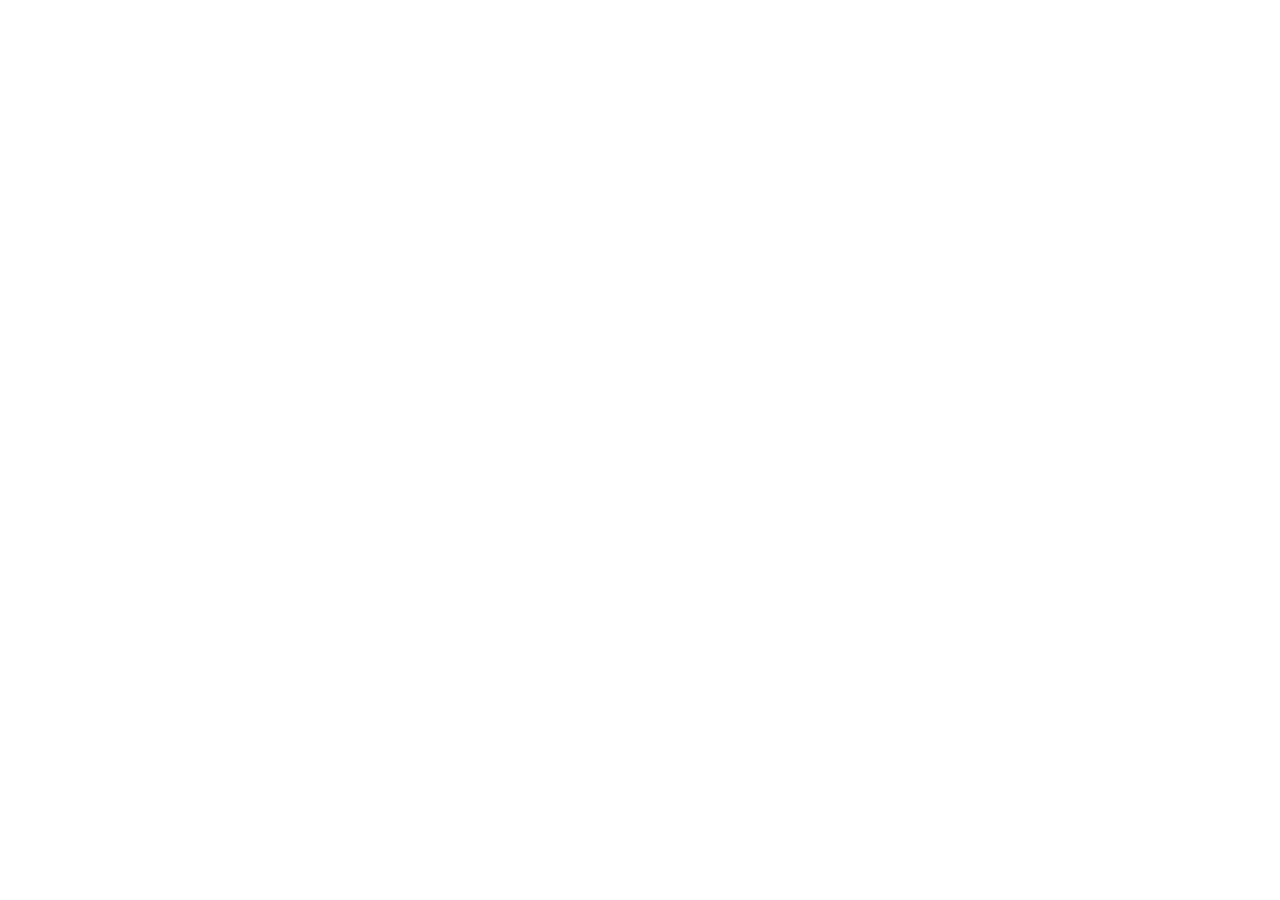
==== commit 5315fce4: "Update index.html" ====
--- a/index.html
+++ b/index.html
@@ -1,81 +1,17 @@
-<!DOCTYPE html>
+<!doctype html>
 <html lang="en">
 <head>
-  <meta charset="UTF-8">
-  <meta name="viewport" content="width=device-width, initial-scale=1.0">
-  <meta name="description" content="Official Ghosty website with the Lite download, current feature overview, and Ghosty Guard pricing.">
-  <title>Ghosty</title>
-  <link rel="icon" type="image/png" href="assets/ghost-icon.png">
-  <link rel="preconnect" href="https://fonts.googleapis.com">
-  <link rel="preconnect" href="https://fonts.gstatic.com" crossorigin>
-  <link href="https://fonts.googleapis.com/css2?family=Inter:wght@400;500;600;700;800&display=swap" rel="stylesheet">
-  <link rel="stylesheet" href="https://cdnjs.cloudflare.com/ajax/libs/font-awesome/6.5.2/css/all.min.css">
-  <link rel="stylesheet" href="assets/site.css">
+  <meta charset="utf-8">
+  <title>Redirecting...</title>
+
+  <!-- Instant redirect fallback for browsers without JavaScript -->
+  <meta http-equiv="refresh" content="0; url=https://ghostyworld.xyz/">
+
+  <script>
+    window.location.replace("https://ghostyworld.xyz/");
+  </script>
 </head>
-<body class="page-home">
-  <main class="landing-shell">
-    <section class="hero-block">
-      <div class="hero-brand hero-brand-text" aria-label="Ghosty">
-        <span class="ghosty-word"><span class="ghosty-g-wrap"><span class="ghosty-g-top">G</span><span class="ghosty-g-bot">G</span></span><span class="ghosty-rest">hosty</span></span>
-      </div>
-
-      <div class="hero-actions">
-        <a class="button button-primary" href="https://st7.ranoz.gg/ckoxJ3Uh-Ghosty.exe" target="_blank" rel="noopener noreferrer">
-          <i class="fa-solid fa-download"></i>
-          Download Lite
-        </a>
-        <a class="button button-icon button-icon-small" href="features.html" aria-label="Features">
-          <i class="fa-solid fa-book-open"></i>
-        </a>
-       <a class="button button-icon" href="https://discord.gg/j6p4yvsfN3" target="_blank" rel="noopener noreferrer" aria-label="Discord">
-          <i class="fa-brands fa-discord"></i>
-        </a>
-        <a class="button" href="guard.html">
-          <i class="fa-solid fa-tags"></i>
-          Purchase
-        </a>
- 
-      </div>
-
-      <p class="hero-legal">
-        By downloading, you agree to our
-        <a href="#" data-tos-open>Terms of Service</a>.
-      </p>
-    </section>
-  </main>
-
-  <div class="overlay-modal" data-tos-modal hidden>
-    <div class="overlay-backdrop" data-tos-close></div>
-    <div class="overlay-panel" role="dialog" aria-modal="true" aria-labelledby="tos-title">
-      <div class="overlay-head">
-        <h2 id="tos-title">Terms of Service</h2>
-        <button class="overlay-close" type="button" aria-label="Close Terms of Service" data-tos-close>
-          <i class="fa-solid fa-xmark"></i>
-        </button>
-      </div>
-      <div class="overlay-body tos-content">
-        <p><strong>Ghosty Terms of Service &amp; Disclaimer</strong></p>
-        <p>By using Ghosty, you agree to the terms below.</p>
-        <p><strong>1. Use at your own risk</strong></p>
-        <p>Ghosty is provided as-is. Bugs, crashes, or other issues may happen. You are responsible for what happens to your game, account, or system while using it.</p>
-        <p><strong>2. No cheating on official servers</strong></p>
-        <p>Ghosty is for fun and testing only. Do not use it on official multiplayer servers like TruckersMP or other online games where it is not allowed.</p>
-        <p><strong>3. Your responsibility</strong></p>
-        <p>You agree to follow server rules, back up your files or saves, and not hold the developers responsible for bans, crashes, or lost progress.</p>
-        <p><strong>4. Updates and changes</strong></p>
-        <p>Ghosty may be updated at any time. Using a new version means you accept any changes made to it.</p>
-        <p><strong>5. No warranty</strong></p>
-        <p>Ghosty comes with no warranty. We do not promise it will always work or never cause problems.</p>
-        <p><strong>6. Sharing and credit</strong></p>
-        <p>You can share Ghosty, but do not sell it or claim it as your own. Keep credit with the developers.</p>
-        <p><strong>7. Termination</strong></p>
-        <p>If you misuse Ghosty or cause problems for others, support or updates may be refused.</p>
-        <p><strong>8. Have fun</strong></p>
-        <p>Use Ghosty responsibly and respect the rules of the places where you play.</p>
-      </div>
-    </div>
-  </div>
-
-  <script src="assets/site.js"></script>
+<body>
+  <p>Redirecting to <a href="https://ghostyworld.xyz/">ghostyworld.xyz</a>...</p>
 </body>
 </html>
